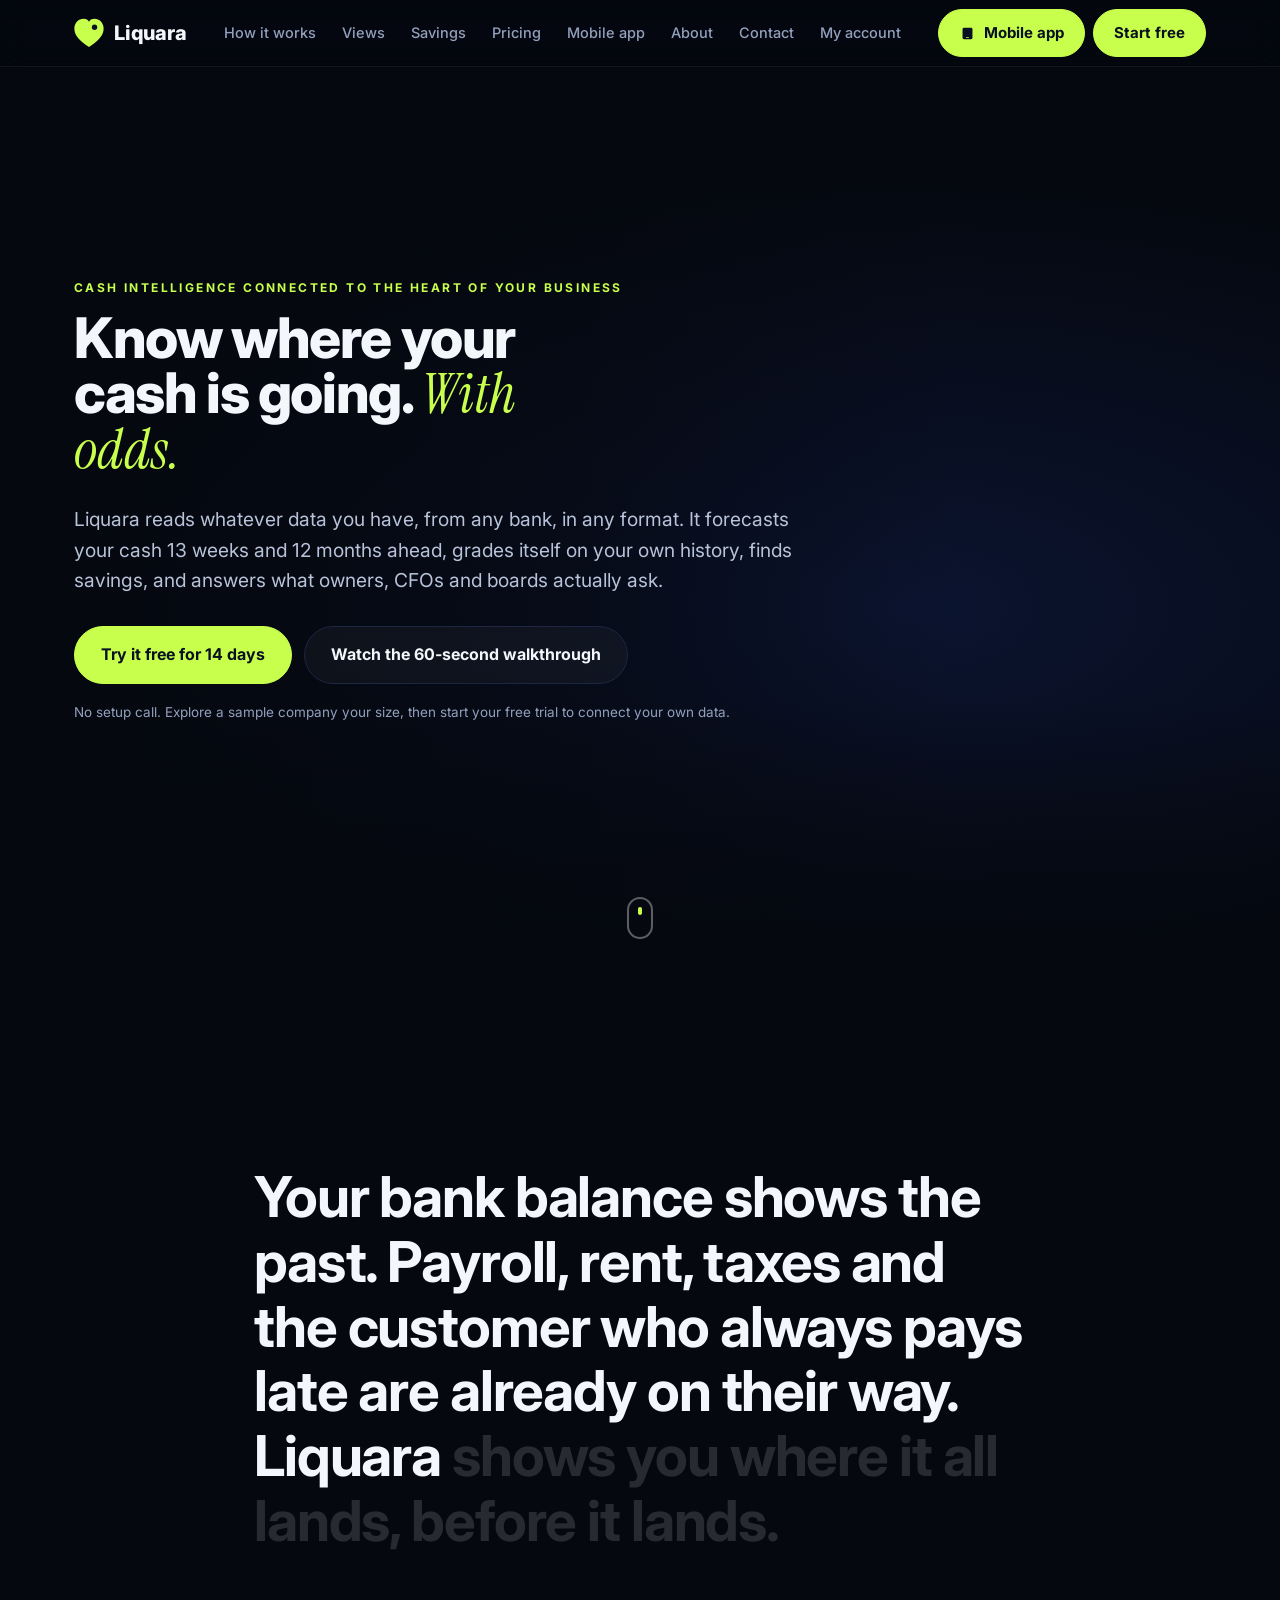
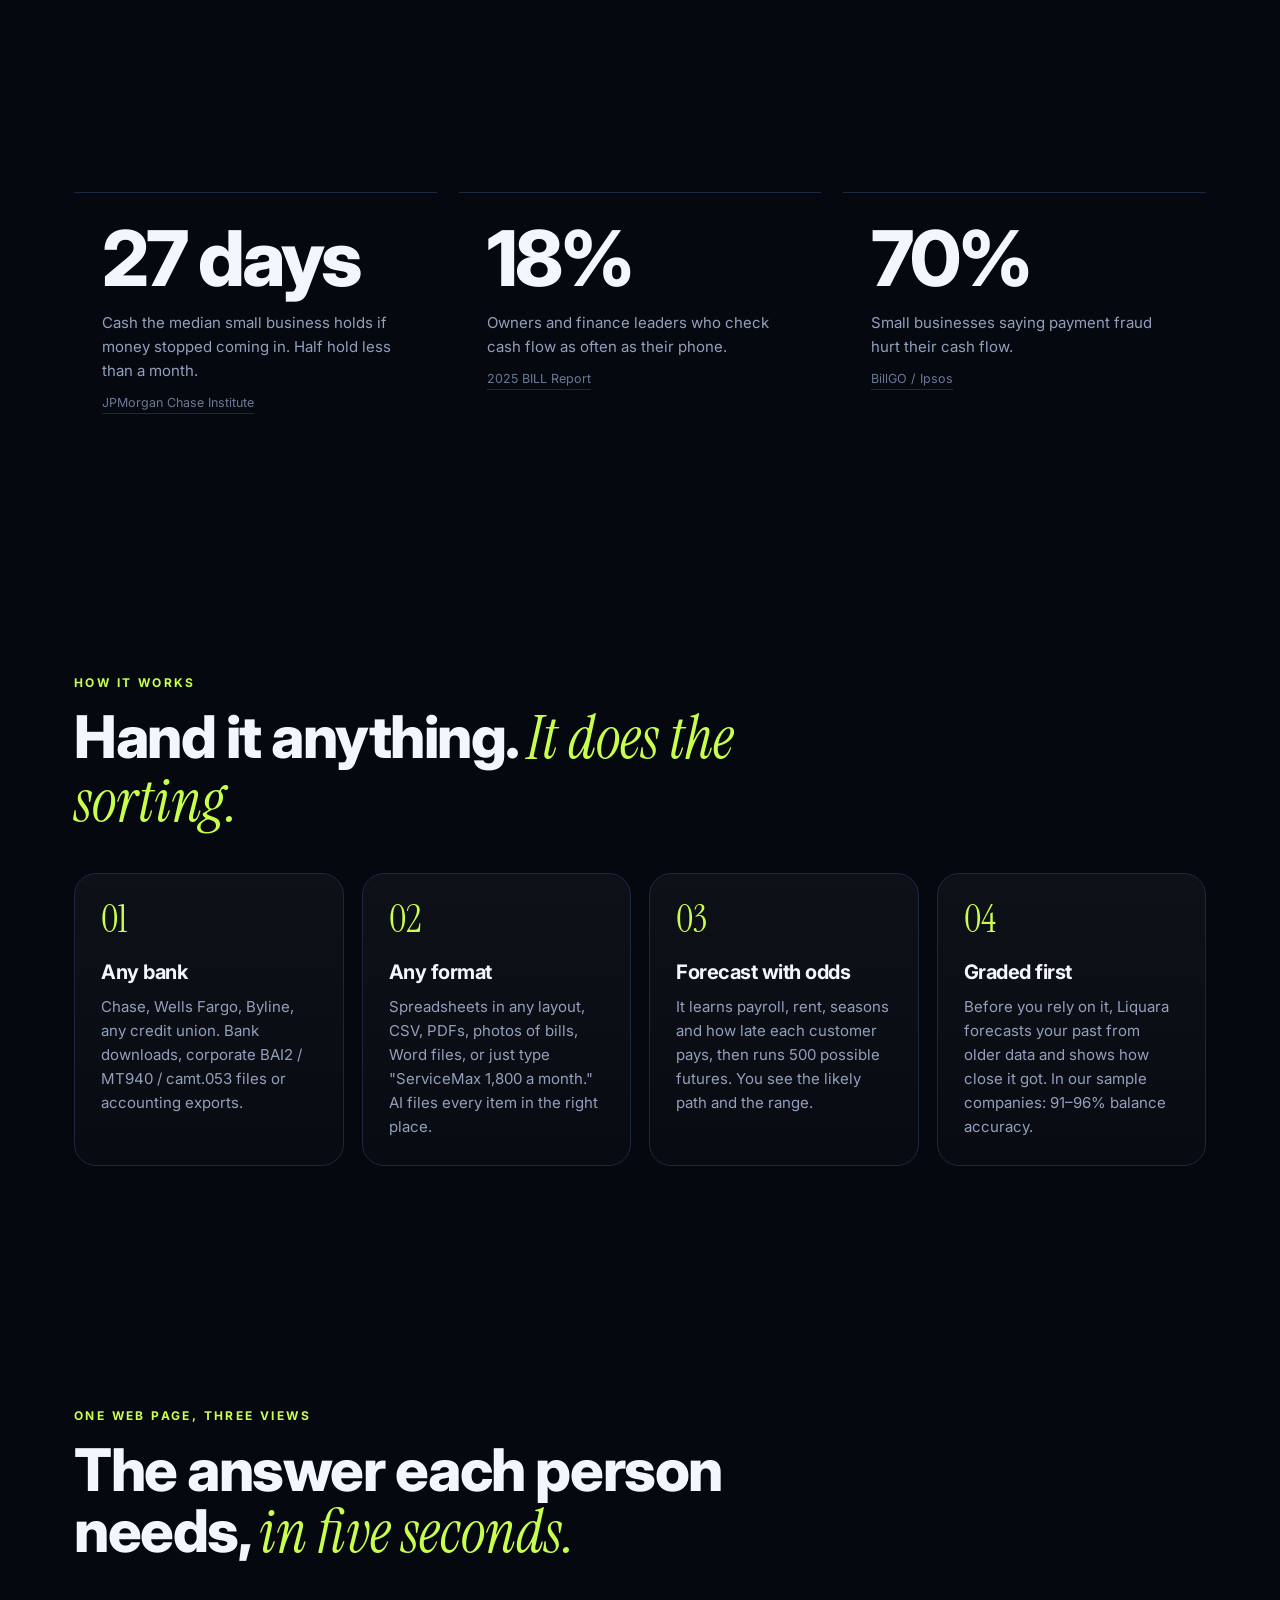
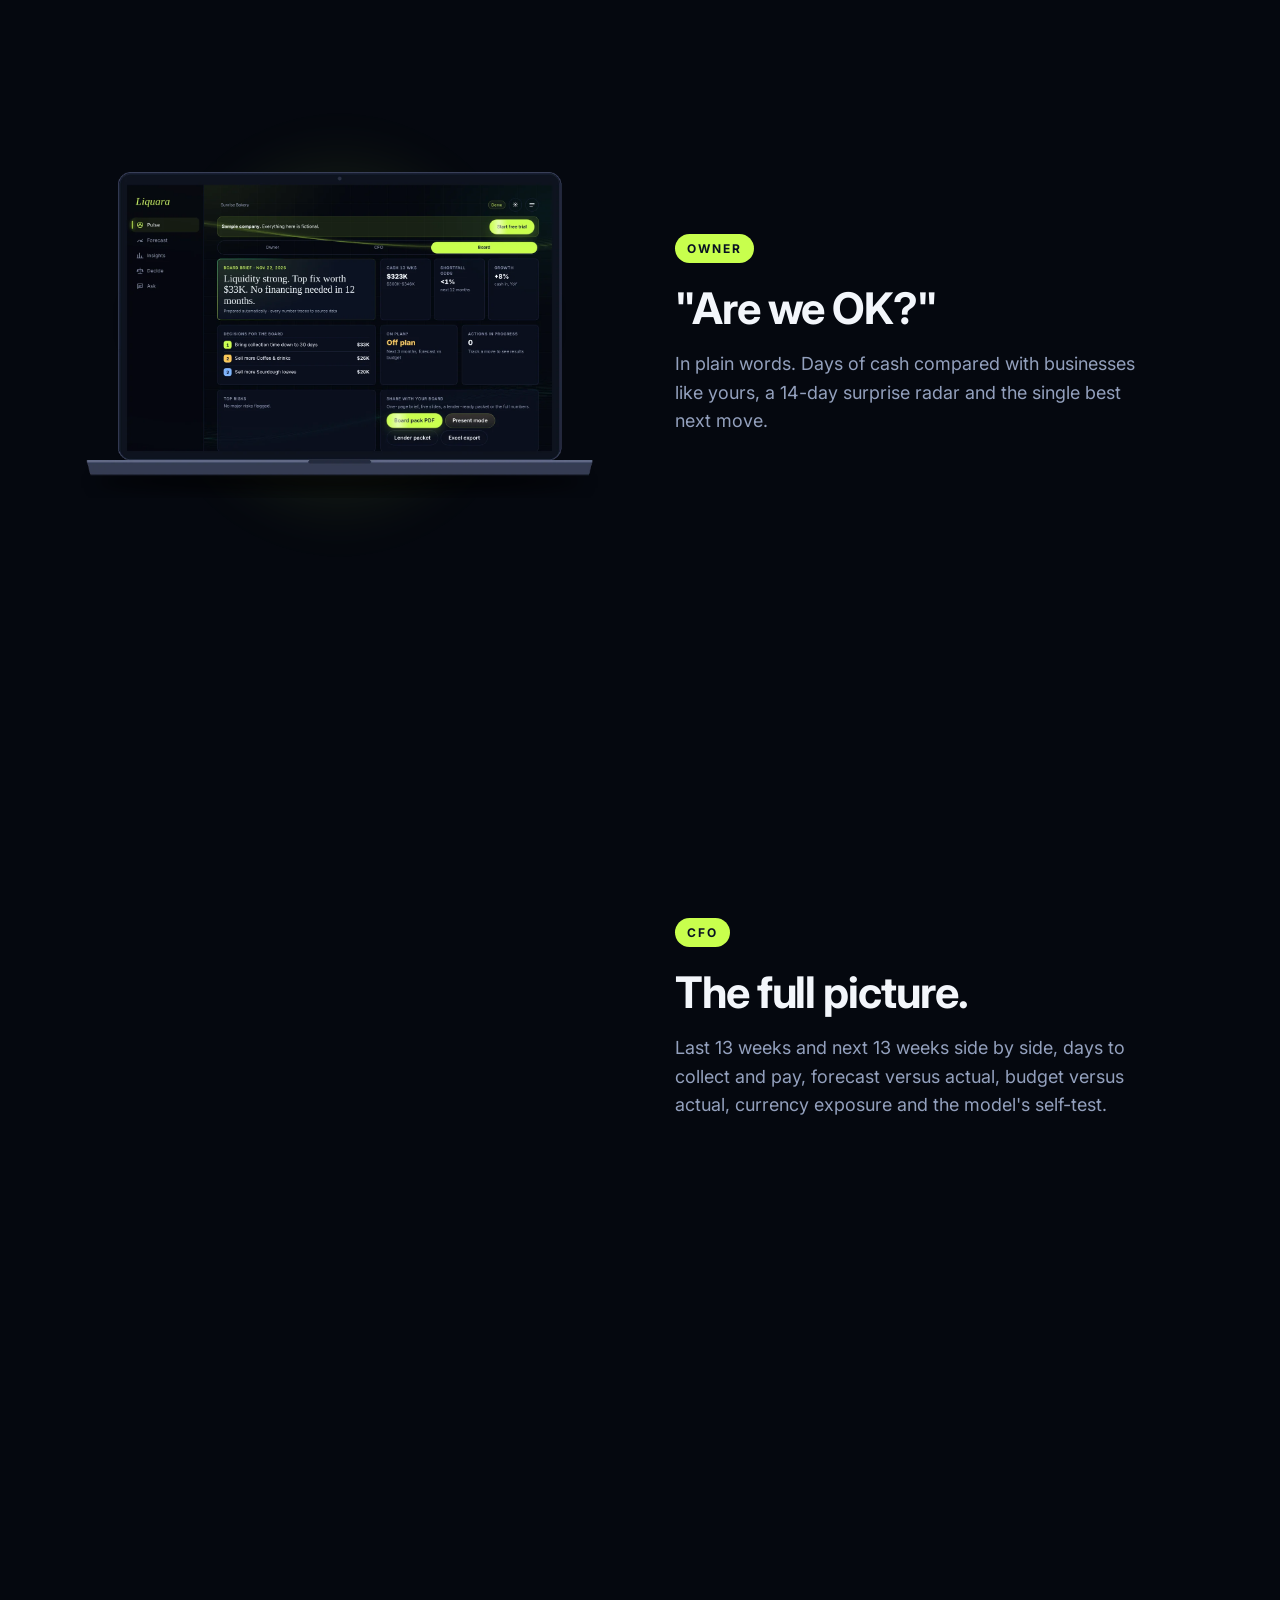
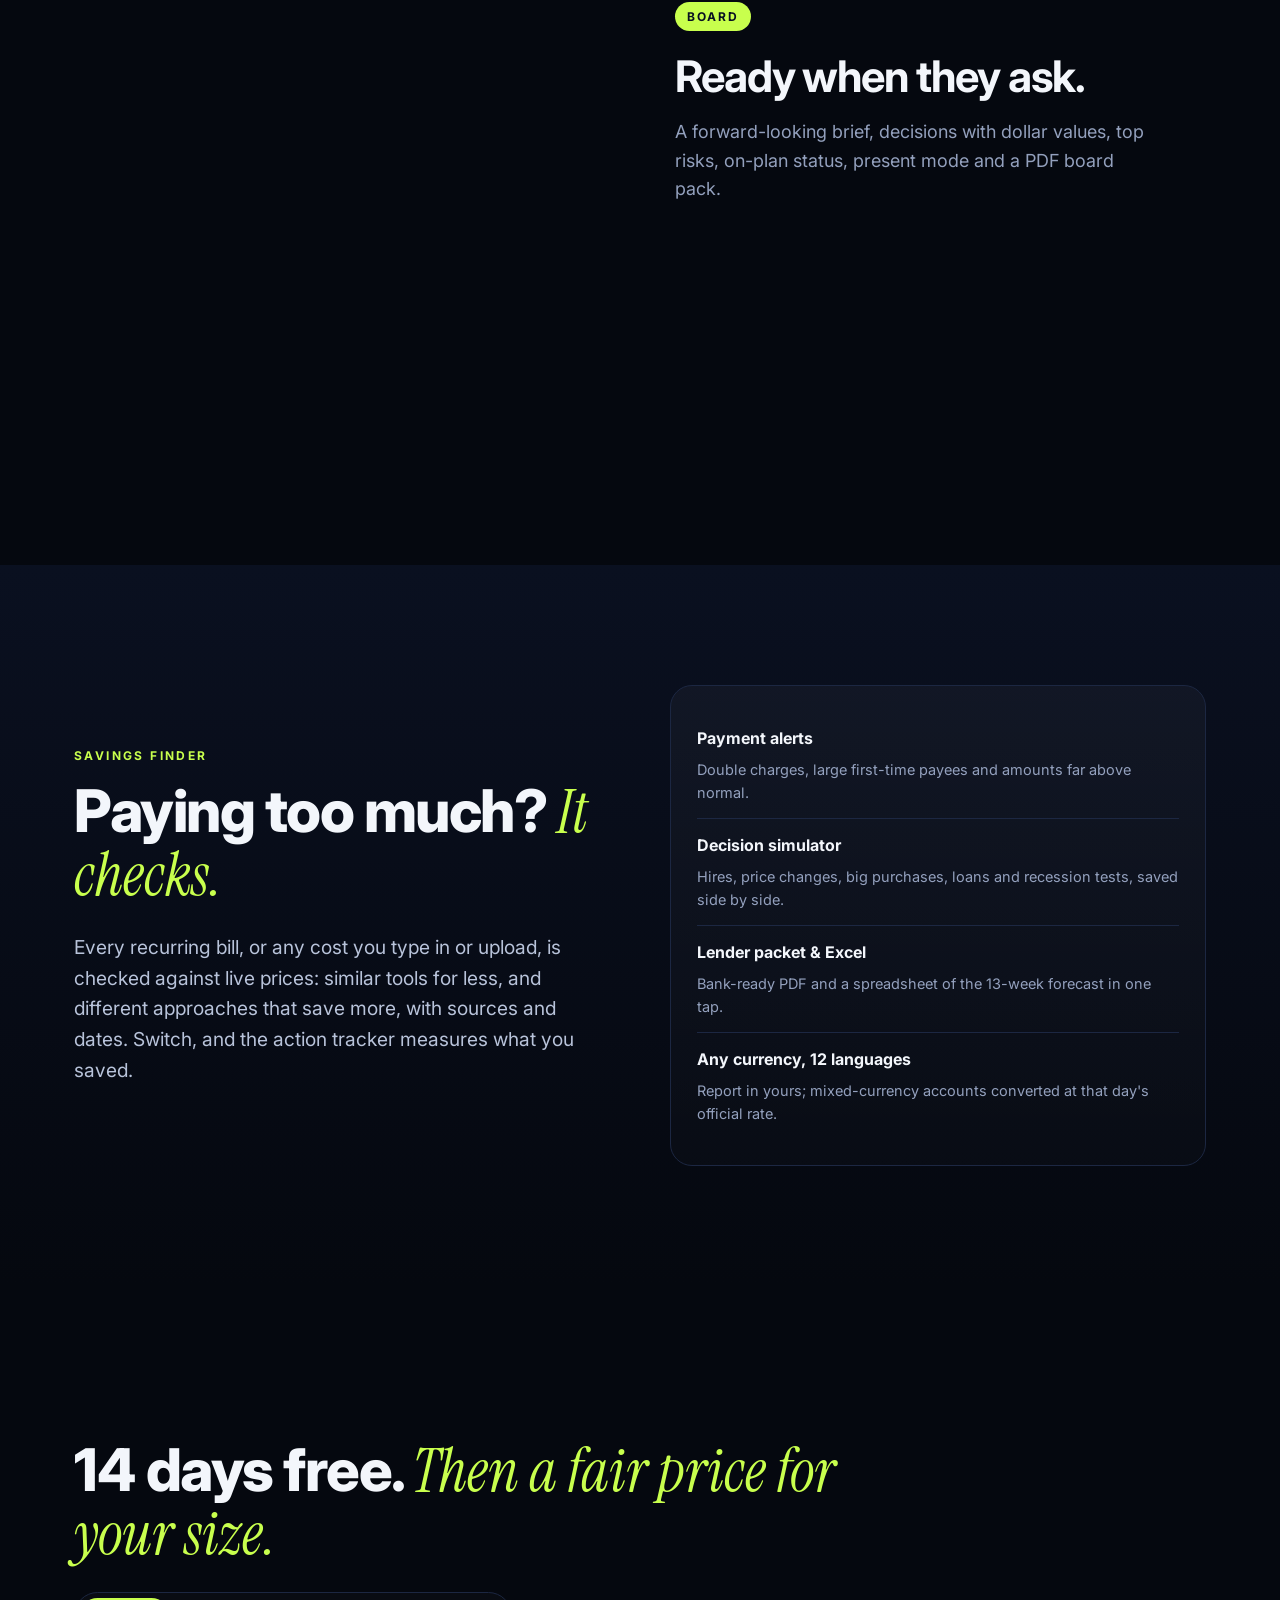
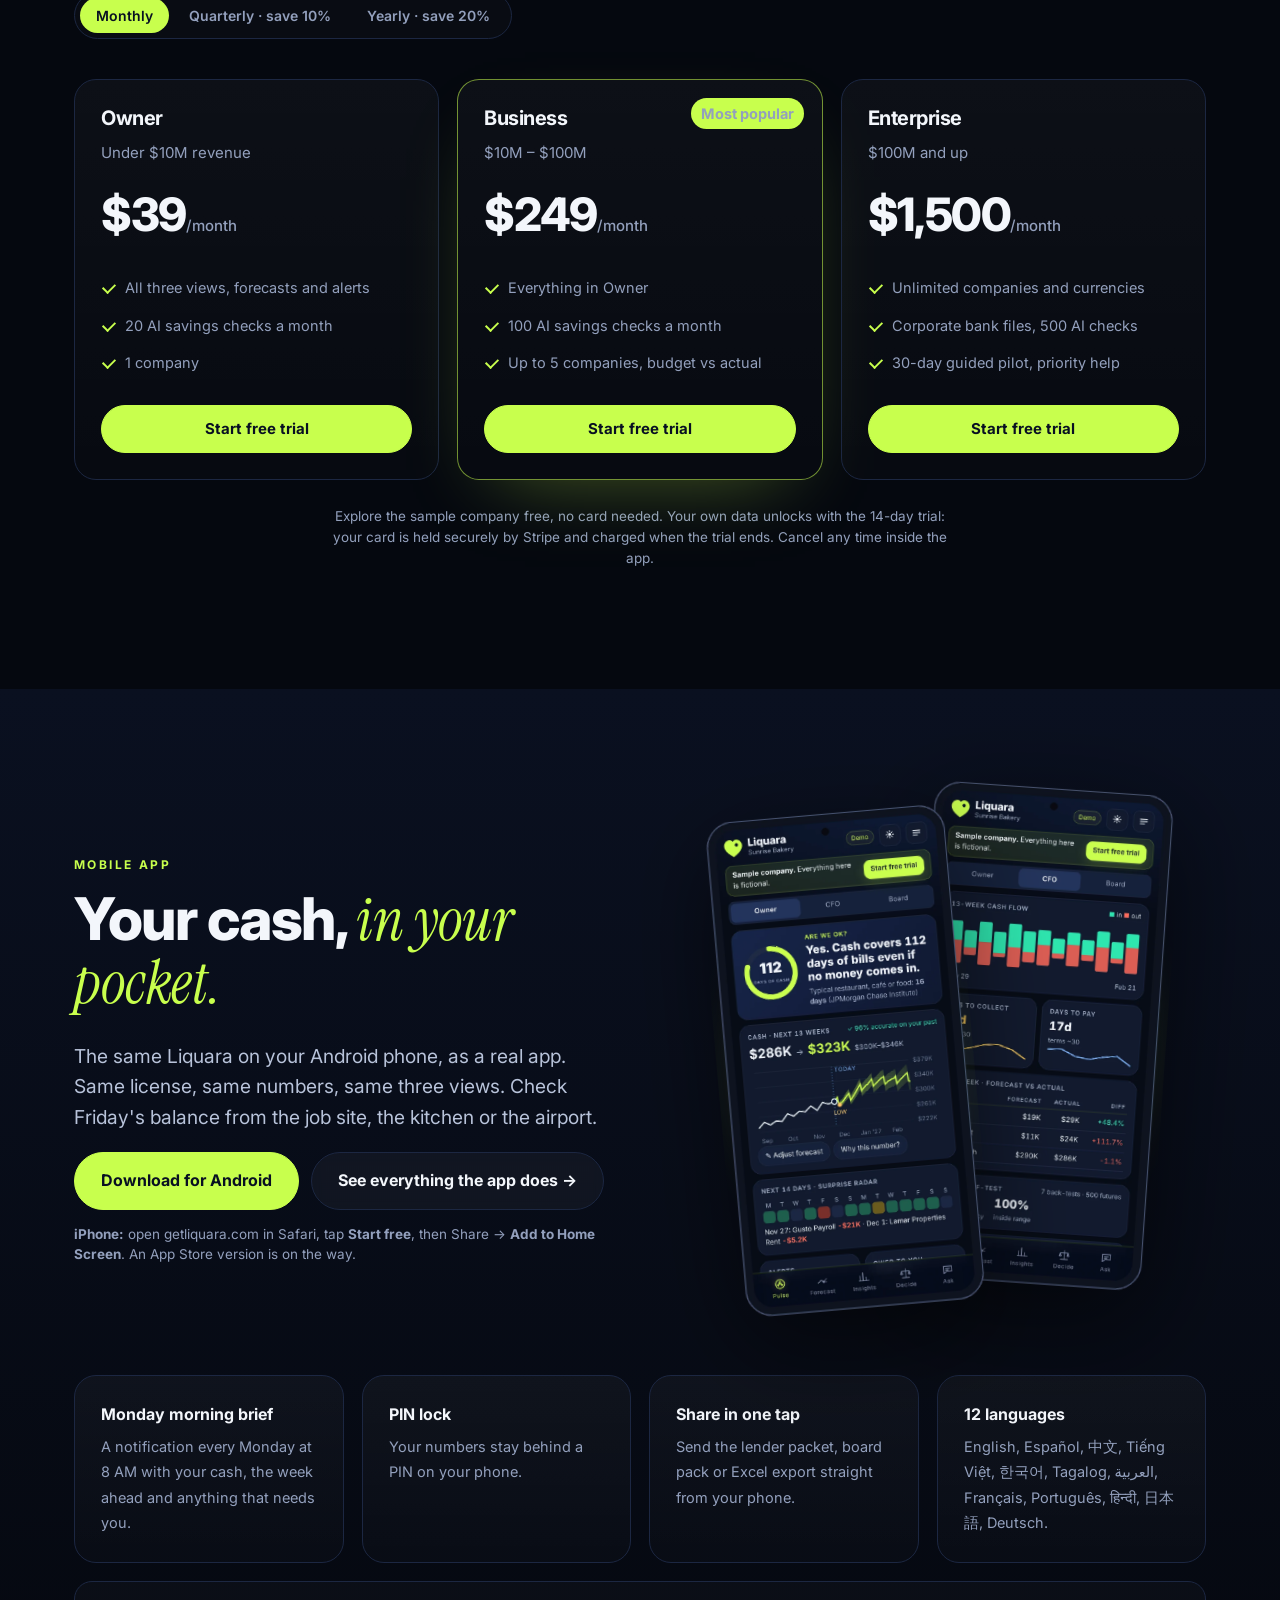
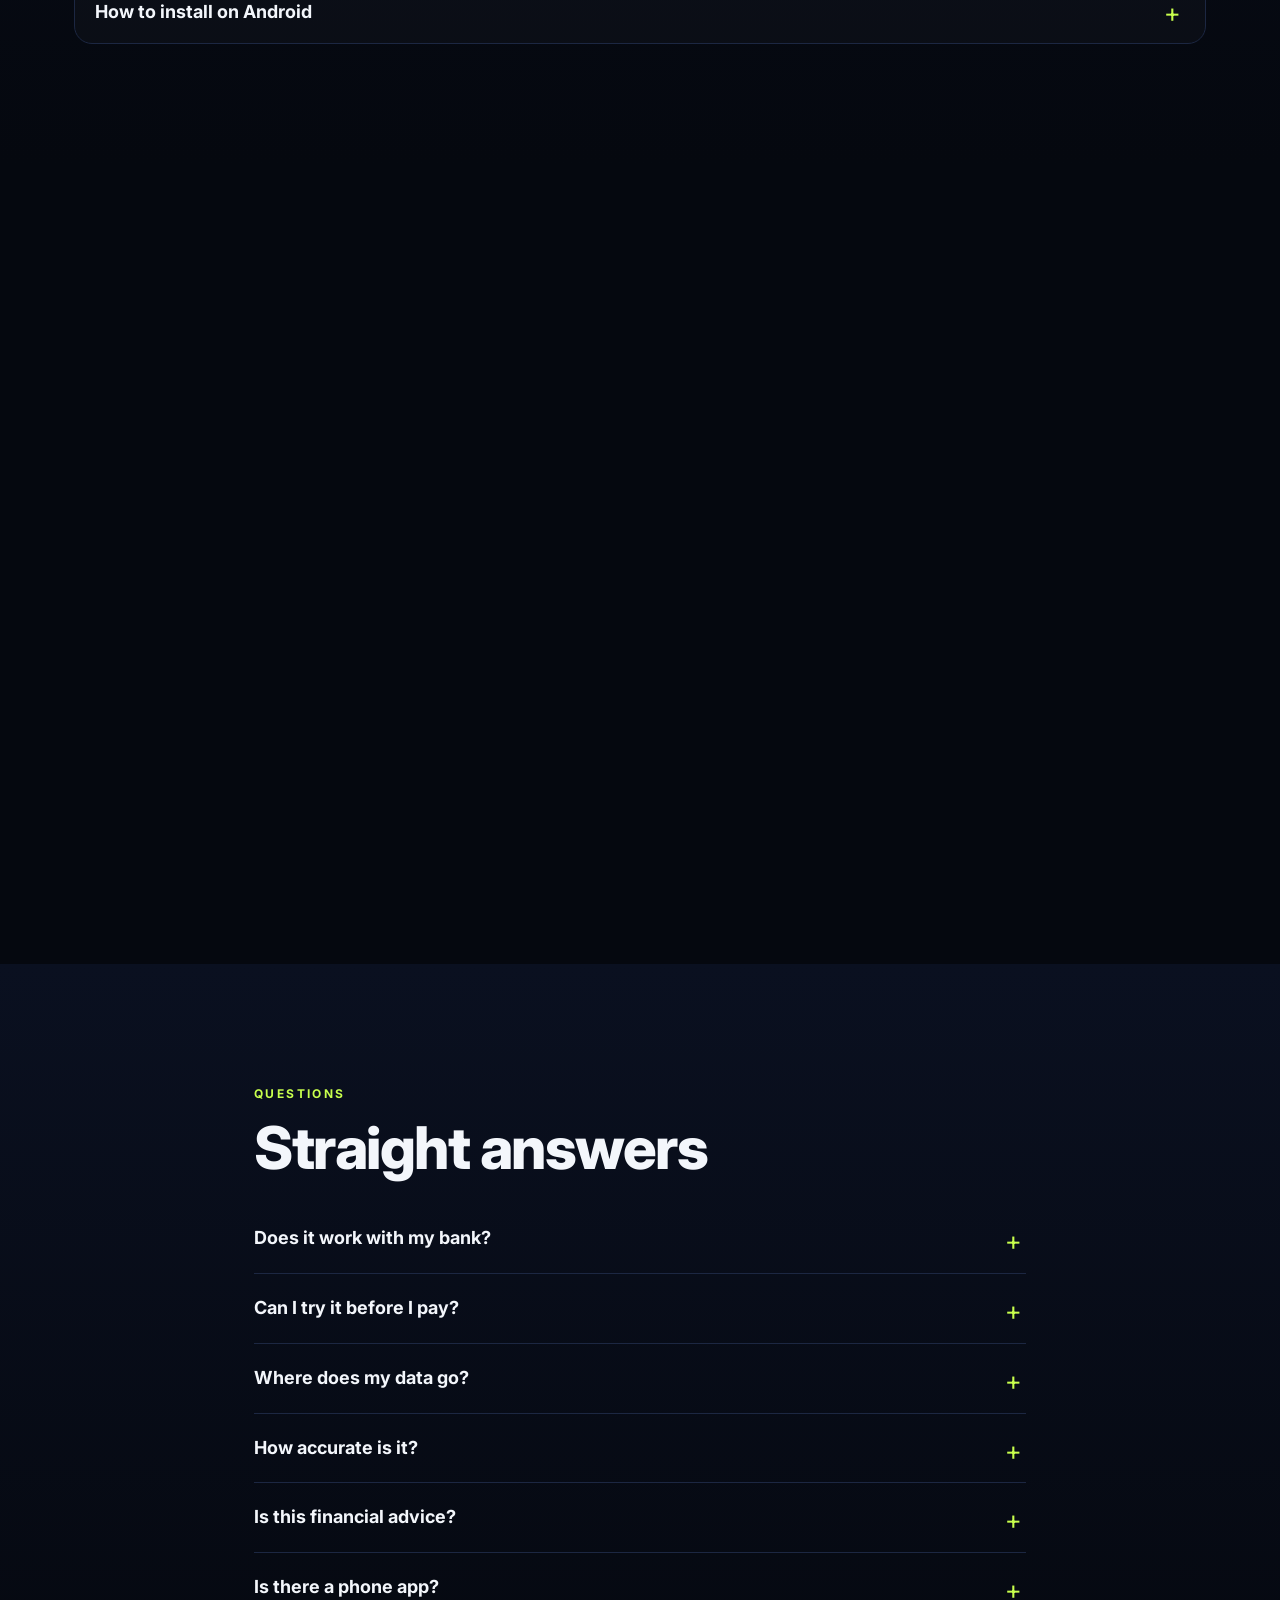
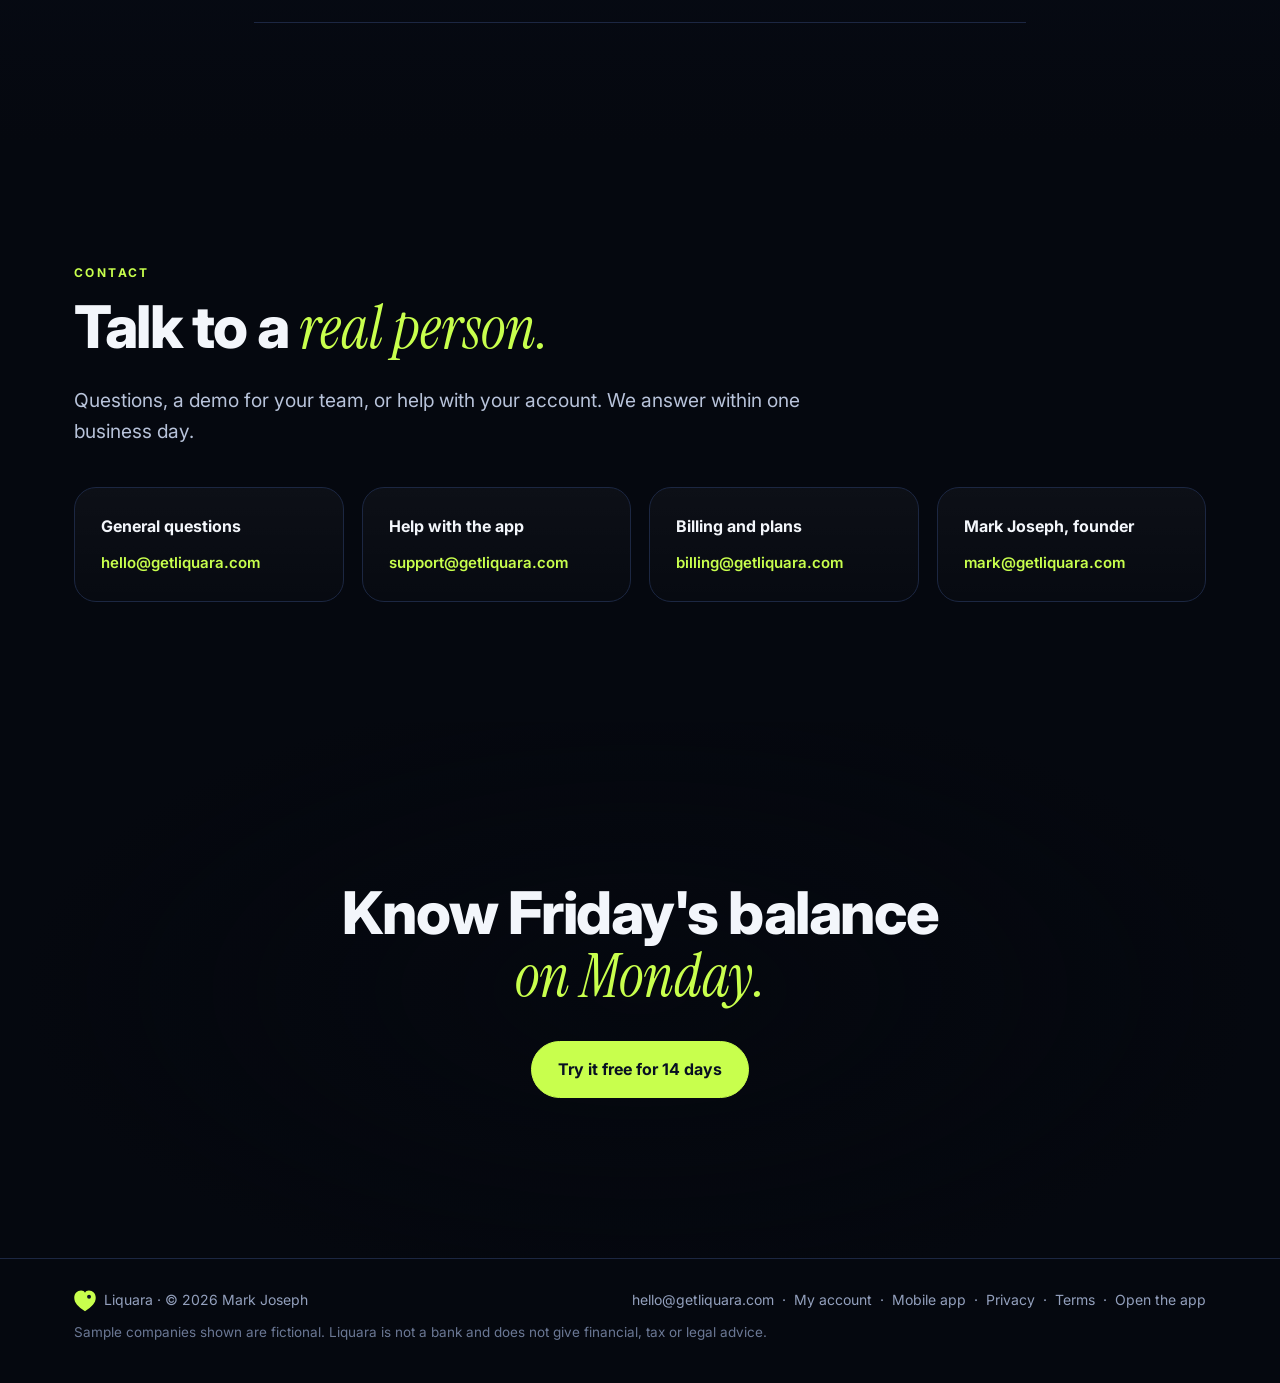
==== index.html @ 9f40994b "Add files via upload" ====
<!DOCTYPE html>
<html lang="en">
<head>
<meta charset="utf-8">
<meta name="viewport" content="width=device-width, initial-scale=1, viewport-fit=cover">
<title>Liquara · Cash intelligence connected to the heart of your business</title>
<meta name="description" content="Liquara reads any financial data, from any bank, forecasts cash with odds, tests itself on your own history, finds savings and answers the questions owners, CFOs and boards ask.">
<meta name="theme-color" content="#05080f">
<link rel="icon" href="icon-192.png">
<link rel="apple-touch-icon" href="apple-touch-icon.png">
<meta property="og:title" content="Liquara · Cash intelligence">
<meta property="og:description" content="Know where your cash is going, with odds. From corner shops to $1B groups.">
<meta property="og:image" content="site-desktop.jpg">
<script>document.documentElement.className+=" js";try{if(/\.html$/.test(location.pathname))history.replaceState(null,"",location.pathname.replace(/(index)?\.html$/,"")+location.search+location.hash);var n=performance.getEntriesByType("navigation")[0];if(sessionStorage.getItem("lq_inapp")==="1"&&n&&n.type==="reload")location.replace("app");else sessionStorage.removeItem("lq_inapp")}catch(e){}</script>
<link rel="preconnect" href="https://fonts.googleapis.com"><link rel="preconnect" href="https://fonts.gstatic.com" crossorigin>
<link rel="stylesheet" href="https://fonts.googleapis.com/css2?family=Inter:wght@400;500;600;700;800&family=Instrument+Serif:ital@0;1&display=swap">
<link rel="stylesheet" href="site.css">
<script src="analytics.js" defer></script>
</head>
<body class="home">
<header class="nav"><div class="wrap row"><a class="brand" href="#top" aria-label="Liquara home"><img src="logo.svg" alt="" width="30" height="30">Liquara</a><nav><a href="#how">How it works</a><a href="#views">Views</a><a href="#savings">Savings</a><a href="#pricing">Pricing</a><a href="mobile">Mobile app</a><a href="#founder">About</a><a href="#contact">Contact</a><a href="account">My account</a></nav><div class="hbtns"><a class="btn pri appbtn" href="mobile"><svg viewBox="0 0 24 24" width="17" height="17" fill="currentColor" aria-hidden="true"><path d="M7 4h10a2 2 0 0 1 2 2v12a2 2 0 0 1-2 2H7a2 2 0 0 1-2-2V6a2 2 0 0 1 2-2zm3 14h4v-1h-4z"/></svg><span class="l">Mobile app</span><span class="s">App</span></a><a class="btn pri" href="app">Start free</a></div></div></header>
<nav class="mnav"><a href="#how">How it works</a><a href="#views">Views</a><a href="#savings">Savings</a><a href="#pricing">Pricing</a><a href="mobile">Mobile app</a><a href="#founder">About</a><a href="#faq">FAQ</a><a href="account">My account</a><a href="#contact">Contact</a></nav>

<!-- 1. HERO -->
<section class="hero" id="top">
  <canvas id="flow" aria-hidden="true"></canvas>
  <div class="hero-in wrap">
    <div class="eyebrow rv">Cash intelligence connected to the heart of your business</div>
    <h1 class="rv">Know where your cash is going. <em>With odds.</em></h1>
    <p class="lead rv">Liquara reads whatever data you have, from any bank, in any format. It forecasts your cash 13 weeks and 12 months ahead, grades itself on your own history, finds savings, and answers what owners, CFOs and boards actually ask.</p>
    <div class="row cta rv"><a class="btn pri big" href="app">Try it free for 14 days</a><a class="btn ghost big" href="app">Watch the 60-second walkthrough</a></div>
    <p class="tiny rv">No setup call. Explore a sample company your size, then start your free trial to connect your own data.</p>
  </div>
  <a class="scroll" href="#story" aria-label="Scroll down"><span></span></a>
</section>

<!-- 2. THE PROBLEM, word by word -->
<section id="story" class="chapter">
  <div class="wrap narrow"><p class="scrub" id="scrub">Your bank balance shows the past. Payroll, rent, taxes and the customer who always pays late are already on their way. <b>Liquara shows you where it all lands, before it lands.</b></p></div>
</section>

<!-- 3. STATS -->
<section class="stats"><div class="wrap three">
  <div class="rv"><b><span data-count="27">0</span> days</b><span>Cash the median small business holds if money stopped coming in. Half hold less than a month.</span><a href="https://www.jpmorganchase.com/institute/all-topics/business-growth-and-entrepreneurship/report-cash-flows-balances-and-buffer-days" target="_blank" rel="noopener">JPMorgan Chase Institute</a></div>
  <div class="rv"><b><span data-count="18">0</span>%</b><span>Owners and finance leaders who check cash flow as often as their phone.</span><a href="https://fintechtakes.com/?p=3539" target="_blank" rel="noopener">2025 BILL Report</a></div>
  <div class="rv"><b><span data-count="70">0</span>%</b><span>Small businesses saying payment fraud hurt their cash flow.</span><a href="https://lp.billgo.com/report-make-or-break-cash-flow" target="_blank" rel="noopener">BillGO / Ipsos</a></div>
</div></section>

<!-- 4. HOW IT WORKS -->
<section id="how"><div class="wrap">
  <div class="eyebrow rv">How it works</div><h2 class="rv">Hand it anything. <em>It does the sorting.</em></h2>
  <div class="cards four">
    <div class="card rv"><i>01</i><h3>Any bank</h3><p>Chase, Wells Fargo, Byline, any credit union. Bank downloads, corporate BAI2 / MT940 / camt.053 files or accounting exports.</p></div>
    <div class="card rv"><i>02</i><h3>Any format</h3><p>Spreadsheets in any layout, CSV, PDFs, photos of bills, Word files, or just type "ServiceMax 1,800 a month." AI files every item in the right place.</p></div>
    <div class="card rv"><i>03</i><h3>Forecast with odds</h3><p>It learns payroll, rent, seasons and how late each customer pays, then runs 500 possible futures. You see the likely path and the range.</p></div>
    <div class="card rv"><i>04</i><h3>Graded first</h3><p>Before you rely on it, Liquara forecasts your past from older data and shows how close it got. In our sample companies: 91–96% balance accuracy.</p></div>
  </div>
</div></section>

<!-- 5. THREE VIEWS, sticky story -->
<section id="views" class="views"><div class="wrap">
  <div class="eyebrow rv">One web page, three views</div><h2 class="rv">The answer each person needs, <em>in five seconds.</em></h2>
  <div class="vgrid">
    <div class="stage" aria-hidden="true"><img src="lap-owner.webp" alt="" class="on" data-v="0"><img src="lap-cfo.webp" alt="" data-v="1"><img src="lap-board.webp" alt="" data-v="2"><div class="halo"></div></div>
    <div class="steps">
      <div class="step" data-v="0"><img class="mshot" src="lap-owner.webp" alt="Owner view" loading="lazy"><span class="tag">Owner</span><h3>"Are we OK?"</h3><p>In plain words. Days of cash compared with businesses like yours, a 14-day surprise radar and the single best next move.</p></div>
      <div class="step" data-v="1"><img class="mshot" src="lap-cfo.webp" alt="CFO view" loading="lazy"><span class="tag">CFO</span><h3>The full picture.</h3><p>Last 13 weeks and next 13 weeks side by side, days to collect and pay, forecast versus actual, budget versus actual, currency exposure and the model's self-test.</p></div>
      <div class="step" data-v="2"><img class="mshot" src="lap-board.webp" alt="Board view" loading="lazy"><span class="tag">Board</span><h3>Ready when they ask.</h3><p>A forward-looking brief, decisions with dollar values, top risks, on-plan status, present mode and a PDF board pack.</p></div>
    </div>
  </div>
</div></section>

<!-- 6. SAVINGS -->
<section id="savings" class="alt"><div class="wrap grid2">
  <div><div class="eyebrow rv">Savings finder</div><h2 class="rv">Paying too much? <em>It checks.</em></h2><p class="lead rv">Every recurring bill, or any cost you type in or upload, is checked against live prices: similar tools for less, and different approaches that save more, with sources and dates. Switch, and the action tracker measures what you saved.</p></div>
  <div class="card list rv"><div><b>Payment alerts</b><span>Double charges, large first-time payees and amounts far above normal.</span></div><div><b>Decision simulator</b><span>Hires, price changes, big purchases, loans and recession tests, saved side by side.</span></div><div><b>Lender packet & Excel</b><span>Bank-ready PDF and a spreadsheet of the 13-week forecast in one tap.</span></div><div><b>Any currency, 12 languages</b><span>Report in yours; mixed-currency accounts converted at that day's official rate.</span></div></div>
</div></section>

<!-- 7. PRICING -->
<section id="pricing"><div class="wrap">
  <div class="eyebrow rv">Pricing</div><h2 class="rv">14 days free. <em>Then a fair price for your size.</em></h2>
  <div class="seg rv" role="tablist"><button data-p="1" class="on">Monthly</button><button data-p="0.9">Quarterly · save 10%</button><button data-p="0.8">Yearly · save 20%</button></div>
  <div class="cards three">
    <div class="card plan rv"><h3>Owner</h3><p class="tiny">Under $10M revenue</p><div class="price" data-m="39">$39<span>/month</span></div><ul><li>All three views, forecasts and alerts</li><li>20 AI savings checks a month</li><li>1 company</li></ul><a class="btn pri full" href="app">Start free trial</a></div>
    <div class="card plan rec rv"><span class="badge">Most popular</span><h3>Business</h3><p class="tiny">$10M – $100M</p><div class="price" data-m="249">$249<span>/month</span></div><ul><li>Everything in Owner</li><li>100 AI savings checks a month</li><li>Up to 5 companies, budget vs actual</li></ul><a class="btn pri full" href="app">Start free trial</a></div>
    <div class="card plan rv"><h3>Enterprise</h3><p class="tiny">$100M and up</p><div class="price" data-m="1500">$1,500<span>/month</span></div><ul><li>Unlimited companies and currencies</li><li>Corporate bank files, 500 AI checks</li><li>30-day guided pilot, priority help</li></ul><a class="btn pri full" href="app">Start free trial</a></div>
  </div>
  <p class="tiny center">Explore the sample company free, no card needed. Your own data unlocks with the 14-day trial: your card is held securely by Stripe and charged when the trial ends. Cancel any time inside the app.</p>
</div></section>

<!-- 8. MOBILE -->
<section id="mobile" class="alt"><div class="wrap grid2">
  <div><div class="eyebrow rv">Mobile app</div><h2 class="rv">Your cash, <em>in your pocket.</em></h2><p class="lead rv">The same Liquara on your Android phone, as a real app. Same license, same numbers, same three views. Check Friday's balance from the job site, the kitchen or the airport.</p>
  <div class="row cta rv"><a class="btn pri big" href="https://github.com/quuxin2-a11y/liquara/releases/latest/download/liquara.apk">Download for Android</a><a class="btn ghost big" href="mobile">See everything the app does →</a></div>
  <p class="tiny rv" style="margin-top:14px"><b>iPhone:</b> open getliquara.com in Safari, tap <b>Start free</b>, then Share → <b>Add to Home Screen</b>. An App Store version is on the way.</p></div>
  <div class="rv phones2"><img src="ph-owner.webp" alt="Liquara app: Owner view" loading="lazy"><img src="ph-cfo.webp" alt="Liquara app: CFO view" loading="lazy"></div>
</div>
<div class="wrap"><div class="cards four small-cards">
  <div class="card rv"><b>Monday morning brief</b><span>A notification every Monday at 8 AM with your cash, the week ahead and anything that needs you.</span></div>
  <div class="card rv"><b>PIN lock</b><span>Your numbers stay behind a PIN on your phone.</span></div>
  <div class="card rv"><b>Share in one tap</b><span>Send the lender packet, board pack or Excel export straight from your phone.</span></div>
  <div class="card rv"><b>12 languages</b><span>English, Español, 中文, Tiếng Việt, 한국어, Tagalog, العربية, Français, Português, हिन्दी, 日本語, Deutsch.</span></div>
</div>
<details class="install rv"><summary>How to install on Android</summary><ol><li>Tap <b>Download for Android</b>.</li><li>Open the downloaded <b>liquara.apk</b>.</li><li>If asked, allow installs from your browser, then tap <b>Install</b>.</li><li>Open Liquara and start your 14-day free trial or sign in with your plan.</li></ol><p>Free to download. Download again any time to get the newest version.</p></details></div>
</section>

<!-- 9. FOUNDER -->
<section id="founder"><div class="wrap narrow founder">
  <div>
    <div class="eyebrow rv">Meet the founder</div>
    <h2 class="rv">Built by a finance person, <em>for the people who sign the checks.</em></h2>
    <p class="who rv"><b>Mark Joseph</b> · Founder &amp; CEO<br><span>FP&amp;A and AI Transformation Lead</span></p>
    <p class="lead rv">Mark works where finance meets AI: financial planning and analysis (FP&amp;A), and leading AI projects that turn messy data into decisions. Liquara is the tool he wanted every business to have: one honest view of where the cash is going, with odds instead of guesses, priced so a corner shop gets the same forward view as a Fortune 500 treasury team.</p>
    <blockquote class="rv">"Every owner deserves to know Friday's balance on Monday."</blockquote>
    <a class="btn ghost rv" href="mailto:mark@getliquara.com">Email Mark directly · mark@getliquara.com</a>
  </div>
</div></section>

<!-- 10. FAQ -->
<section id="faq" class="alt"><div class="wrap narrow">
  <div class="eyebrow rv">Questions</div><h2 class="rv">Straight answers</h2>
  <details class="rv"><summary>Does it work with my bank?</summary><p>Yes. Every bank lets you download transactions (CSV, Excel, QFX/OFX or PDF), and Liquara reads all of them. Larger companies can use the BAI2, MT940 or camt.053 files their bank already sends. Automatic bank connections are coming soon.</p></details>
  <details class="rv"><summary>Can I try it before I pay?</summary><p>Yes. Pick your size and explore a full sample company, no card needed. To use your own data, start the 14-day free trial. Your card is charged only when the trial ends, and you can cancel any time in the app.</p></details>
  <details class="rv"><summary>Where does my data go?</summary><p>Your data is stored and analyzed on your own device. With a paid license, Liquara syncs it between your devices (website and phone): it's scrambled with your license key on your device before it's stored, and you can turn sync off or delete the synced copy any time. Only when you choose AI features (reading PDFs and photos, savings checks, news, competitors) is the relevant information sent securely to the AI service. Liquara never sells your data.</p></details>
  <details class="rv"><summary>How accurate is it?</summary><p>It tells you. Liquara forecasts your past from older data, compares with what really happened, picks the method that worked best for your business and widens the range by its own past misses. Accuracy depends on how complete your data is.</p></details>
  <details class="rv"><summary>Is this financial advice?</summary><p>No. Liquara gives you estimates and analysis to support your decisions. For tax, legal or investment decisions, talk to a qualified professional.</p></details>
  <details class="rv"><summary>Is there a phone app?</summary><p>Yes, for Android: see the <a href="mobile">mobile app page</a>. On a computer you can install Liquara from Chrome or Edge, and on iPhone add it to your home screen from Safari. Customers manage their plan in <a href="account">My account</a>.</p></details>
</div></section>

<!-- 11. CONTACT -->
<section id="contact"><div class="wrap">
  <div class="eyebrow rv">Contact</div><h2 class="rv">Talk to a <em>real person.</em></h2><p class="lead rv">Questions, a demo for your team, or help with your account. We answer within one business day.</p>
  <div class="cards four contact">
    <a class="card rv" href="mailto:hello@getliquara.com"><b>General questions</b><span>hello@getliquara.com</span></a>
    <a class="card rv" href="mailto:support@getliquara.com"><b>Help with the app</b><span>support@getliquara.com</span></a>
    <a class="card rv" href="mailto:billing@getliquara.com"><b>Billing and plans</b><span>billing@getliquara.com</span></a>
    <a class="card rv" href="mailto:mark@getliquara.com"><b>Mark Joseph, founder</b><span>mark@getliquara.com</span></a>
  </div>
</div></section>

<!-- 12. FINAL CTA -->
<section class="final"><canvas id="flow2" aria-hidden="true"></canvas><div class="wrap center">
  <h2 class="rv">Know Friday's balance <em>on Monday.</em></h2>
  <div class="row cta rv" style="justify-content:center"><a class="btn pri big" href="app">Try it free for 14 days</a></div>
</div></section>

<footer><div class="wrap row"><span><img src="logo.svg" alt="" width="22" height="22"> Liquara · © 2026 Mark Joseph</span><span><a href="mailto:hello@getliquara.com">hello@getliquara.com</a> · <a href="account">My account</a> · <a href="mobile">Mobile app</a> · <a href="privacy">Privacy</a> · <a href="privacy#terms">Terms</a> · <a href="app">Open the app</a></span></div><p class="tiny wrap">Sample companies shown are fictional. Liquara is not a bank and does not give financial, tax or legal advice.</p></footer>
<script src="site.js"></script>
</body>
</html>
---- site.css ----
:root{--bg:#05080f;--bg2:#0a1020;--panel:#0f172a;--line:#1c2742;--ink:#f3f6fb;--mute:#93a0bd;--dim:#6b7895;--lime:#c8ff4d;--lime2:#a6e22e;--green:#2ee6b0;--serif:"Instrument Serif",Georgia,"Times New Roman",serif;--sans:Inter,system-ui,-apple-system,"Segoe UI",Roboto,sans-serif}
*{box-sizing:border-box}
html{scroll-behavior:smooth;-webkit-text-size-adjust:100%}
body{margin:0;background:var(--bg);color:var(--ink);font:16px/1.6 var(--sans);-webkit-font-smoothing:antialiased;overflow-x:hidden}
a{color:var(--lime)}
img{max-width:100%;display:block}
.wrap{width:100%;max-width:1180px;margin:0 auto;padding:0 24px}
.wrap.narrow{max-width:820px}
.row{display:flex;align-items:center;gap:14px;flex-wrap:wrap}
.center{text-align:center}
.tiny{font-size:13.5px;color:var(--mute);line-height:1.55}
.lime{color:var(--lime)}
em{font-family:var(--serif);font-style:italic;font-weight:400;color:var(--lime);letter-spacing:0}

/* nav */
.nav{position:sticky;top:0;z-index:20;background:rgba(5,8,15,.72);backdrop-filter:blur(14px) saturate(1.4);-webkit-backdrop-filter:blur(14px) saturate(1.4);border-bottom:1px solid rgba(255,255,255,.06)}
.nav .row{justify-content:space-between;height:66px;flex-wrap:nowrap}
.brand{display:flex;align-items:center;gap:10px;color:var(--ink);font-weight:800;font-size:20px;text-decoration:none;letter-spacing:-.01em}
.nav nav{display:flex;gap:26px}
.nav nav a{color:var(--mute);text-decoration:none;font-size:14.5px;font-weight:500;transition:color .2s}
.nav nav a:hover{color:var(--ink)}
.mnav{display:none}

/* buttons */
.btn{display:inline-flex;align-items:center;justify-content:center;gap:8px;padding:11px 20px;border-radius:999px;font-weight:700;font-size:15px;text-decoration:none;color:var(--ink);border:1px solid var(--line);background:rgba(255,255,255,.03);transition:transform .2s,box-shadow .3s,background .2s,border-color .2s;cursor:pointer}
.btn:hover{transform:translateY(-1px);border-color:#2c3b60}
.btn.pri{background:var(--lime);color:#081022;border-color:var(--lime);box-shadow:0 0 0 rgba(200,255,77,0)}
.btn.pri:hover{box-shadow:0 10px 40px -8px rgba(200,255,77,.55)}
.btn.ghost{background:rgba(255,255,255,.04);backdrop-filter:blur(6px)}
.btn.big{padding:15px 26px;font-size:16px}
.btn.full{width:100%}

/* type */
section{padding:120px 0;position:relative;scroll-margin-top:70px}
section.alt{background:linear-gradient(180deg,var(--bg2),var(--bg))}
.eyebrow{font-size:12px;letter-spacing:.2em;text-transform:uppercase;color:var(--lime);font-weight:700;margin-bottom:14px}
h1,h2,h3{letter-spacing:-.025em;margin:0}
h1{font-size:clamp(44px,7.4vw,104px);line-height:.98;font-weight:800;max-width:14ch}
h2{font-size:clamp(34px,4.6vw,64px);line-height:1.04;font-weight:800;max-width:20ch;margin-bottom:26px}
h3{font-size:20px;line-height:1.25;font-weight:700}
.lead{font-size:clamp(17px,1.5vw,20px);color:#b8c3da;max-width:62ch}

/* hero */
.hero{min-height:100svh;padding:0;display:flex;align-items:center;overflow:hidden;background:radial-gradient(120% 80% at 70% 60%,#0b1430 0%,var(--bg) 60%)}
#flow,#flow2{position:absolute;inset:0;width:100%;height:100%;display:block}
.hero::after{content:"";position:absolute;inset:0;background:linear-gradient(90deg,rgba(5,8,15,.92) 0%,rgba(5,8,15,.55) 45%,rgba(5,8,15,0) 75%),linear-gradient(0deg,var(--bg) 0%,rgba(5,8,15,0) 30%);pointer-events:none}
.hero-in{position:relative;z-index:2;padding-top:90px;padding-bottom:110px}
.hero h1{margin-bottom:26px}
.hero .lead{margin:0 0 30px}
.hero .tiny{margin-top:18px}
.cta{gap:12px}
.scroll{position:absolute;left:50%;bottom:28px;z-index:3;width:26px;height:42px;border:2px solid rgba(255,255,255,.35);border-radius:14px;transform:translateX(-50%)}
.scroll span{position:absolute;left:50%;top:8px;width:4px;height:8px;margin-left:-2px;border-radius:2px;background:var(--lime);animation:sc 1.8s infinite}
@keyframes sc{0%{opacity:0;transform:translateY(0)}30%{opacity:1}100%{opacity:0;transform:translateY(14px)}}

/* story scrub */
.chapter{padding:22vh 0}
.scrub{font-size:clamp(30px,4.4vw,58px);line-height:1.15;font-weight:700;letter-spacing:-.02em;margin:0}
.scrub .w{opacity:.14;transition:opacity .25s}
.scrub .w.on{opacity:1}
.scrub b .w.on{color:var(--lime)}

/* stats */
.stats{padding:40px 0 110px}
.three{display:grid;grid-template-columns:repeat(3,minmax(0,1fr));gap:22px}
.stats .three>div{padding:28px;border-top:1px solid var(--line)}
.stats b{display:block;font-size:clamp(52px,6vw,84px);line-height:1;letter-spacing:-.04em;font-weight:800;color:var(--ink);margin-bottom:14px}
.stats span{display:block;color:var(--mute);font-size:15px}
.stats a{display:inline-block;margin-top:10px;font-size:12.5px;color:var(--dim);text-decoration:none;border-bottom:1px solid var(--line)}

/* cards */
.cards{display:grid;gap:18px;margin-top:40px}
.cards.four{grid-template-columns:repeat(4,minmax(0,1fr))}
.cards.three{grid-template-columns:repeat(3,minmax(0,1fr))}
.card{background:linear-gradient(180deg,rgba(255,255,255,.035),rgba(255,255,255,.01));border:1px solid var(--line);border-radius:22px;padding:26px;position:relative;overflow:hidden}
.card i{display:block;font-style:normal;font-family:var(--serif);font-size:38px;color:var(--lime);line-height:1;margin-bottom:22px}
.card h3{margin-bottom:10px}
.card p{margin:0;color:var(--mute);font-size:15px}
.card b{display:block;margin-bottom:6px}
.card span{color:var(--mute);font-size:14.5px}
.card.list>div{padding:14px 0;border-bottom:1px solid var(--line)}
.card.list>div:last-child{border-bottom:0}
.card.list span{display:block}
.grid2{display:grid;grid-template-columns:minmax(0,1fr) minmax(0,1fr);gap:60px;align-items:center}
.round{width:100%;border-radius:24px}

/* views sticky story */
.views{background:var(--bg)}
.vgrid{display:grid;grid-template-columns:minmax(0,1fr) minmax(0,1fr);gap:70px;margin-top:30px}
.stage{position:sticky;top:12vh;height:76vh;display:flex;align-items:center;justify-content:center}
.stage img{position:absolute;height:100%;width:auto;max-width:none;opacity:0;transform:translateY(24px) scale(.97);transition:opacity .7s,transform .9s cubic-bezier(.2,.7,.2,1)}
.stage img.on{opacity:1;transform:none}
.stage .halo{position:absolute;width:70%;height:60%;border-radius:50%;background:radial-gradient(closest-side,rgba(200,255,77,.22),rgba(200,255,77,0));filter:blur(20px);z-index:-1}
.steps .step{min-height:76vh;display:flex;flex-direction:column;justify-content:center;opacity:.25;transition:opacity .5s}
.steps .step.on{opacity:1}
.step .tag{align-self:flex-start;font-size:12px;letter-spacing:.16em;text-transform:uppercase;font-weight:700;color:#081022;background:var(--lime);padding:5px 12px;border-radius:999px;margin-bottom:18px}
.step h3{font-size:clamp(30px,3.4vw,46px);letter-spacing:-.025em;margin-bottom:14px}
.step p{color:var(--mute);font-size:18px;max-width:44ch;margin:0}
.mshot{display:none}

/* pricing */
.seg{display:inline-flex;gap:4px;padding:5px;border:1px solid var(--line);border-radius:999px;background:rgba(255,255,255,.02)}
.seg button{border:0;background:none;color:var(--mute);font:600 14px var(--sans);padding:9px 16px;border-radius:999px;cursor:pointer}
.seg button.on{background:var(--lime);color:#081022}
.plan ul{list-style:none;padding:0;margin:18px 0 24px;color:var(--mute);font-size:14.5px}
.plan li{padding:7px 0 7px 24px;position:relative}
.plan li::before{content:"";position:absolute;left:2px;top:14px;width:10px;height:6px;border-left:2px solid var(--lime);border-bottom:2px solid var(--lime);transform:rotate(-45deg)}
.price{font-size:46px;font-weight:800;letter-spacing:-.03em;margin-top:14px}
.price span{font-size:15px;color:var(--mute);font-weight:500;letter-spacing:0}
.plan.rec{border-color:rgba(200,255,77,.55);box-shadow:0 30px 80px -40px rgba(200,255,77,.4)}
.badge{position:absolute;top:18px;right:18px;font-size:11.5px;font-weight:700;color:#081022;background:var(--lime);padding:4px 10px;border-radius:999px}
#pricing .tiny.center{margin:26px auto 0;max-width:70ch}

/* mobile */
.small-cards{margin-top:50px}
.install{margin-top:18px;border:1px solid var(--line);border-radius:18px;padding:16px 20px;background:rgba(255,255,255,.02)}
.install summary{cursor:pointer;font-weight:700}
.install ol{margin:12px 0 0;padding-left:20px;color:var(--mute);line-height:1.8}
.install p{color:var(--dim);font-size:13.5px;margin:10px 0 0}

/* founder */
.founder{display:grid;grid-template-columns:minmax(0,.8fr) minmax(0,1.2fr);gap:70px;align-items:center}
.portrait{position:relative;aspect-ratio:4/5;border-radius:28px;overflow:hidden;background:radial-gradient(90% 70% at 50% 30%,#1a2b55,#0a1020);border:1px solid var(--line);display:grid;place-items:center}
.portrait span{font-family:var(--serif);font-size:clamp(90px,12vw,160px);color:var(--lime);font-style:italic}
.portrait img{position:absolute;inset:0;width:100%;height:100%;object-fit:cover}
.portrait::after{content:"";position:absolute;inset:0;box-shadow:inset 0 0 0 1px rgba(255,255,255,.06),inset 0 -120px 120px -60px rgba(5,8,15,.6);border-radius:28px;pointer-events:none}
.who{font-size:18px;margin:0 0 18px}
.who span{color:var(--mute);font-size:15px}
blockquote{margin:28px 0;padding:0 0 0 22px;border-left:2px solid var(--lime);font-family:var(--serif);font-style:italic;font-size:clamp(24px,2.6vw,34px);line-height:1.2;color:var(--ink)}

/* faq */
details{border-bottom:1px solid var(--line);padding:20px 0}
details summary{cursor:pointer;font-weight:700;font-size:18px;list-style:none;position:relative;padding-right:30px}
details summary::-webkit-details-marker{display:none}
details summary::after{content:"+";position:absolute;right:4px;top:-4px;font-size:26px;font-weight:400;color:var(--lime);transition:transform .3s}
details[open] summary::after{transform:rotate(45deg)}
details p{color:var(--mute);margin:12px 0 0}
.install summary::after{top:-6px}

/* contact */
.contact .card{display:flex;flex-direction:column;gap:6px;text-decoration:none;color:inherit;transition:border-color .25s,transform .25s}
.contact .card:hover{border-color:var(--lime);transform:translateY(-3px)}
.contact .card span{color:var(--lime);font-weight:600;font-size:15px;overflow-wrap:anywhere}

/* final */
.final{padding:160px 0;overflow:hidden;text-align:center}
.final::after{content:"";position:absolute;inset:0;background:radial-gradient(60% 70% at 50% 50%,rgba(5,8,15,.35),var(--bg) 80%);pointer-events:none}
.final .wrap{position:relative;z-index:2}
.final h2{margin:0 auto 34px;max-width:16ch}

/* footer */
footer{border-top:1px solid var(--line);padding:30px 0 40px}
footer .row{justify-content:space-between;color:var(--mute);font-size:14px}
footer .row span{display:flex;align-items:center;gap:8px;flex-wrap:wrap}
footer a{color:var(--mute);text-decoration:none}
footer a:hover{color:var(--ink)}
footer .tiny{margin-top:10px;color:var(--dim)}

/* reveal */
.js .rv{opacity:0;transform:translateY(28px);transition:opacity .9s cubic-bezier(.2,.7,.2,1),transform .9s cubic-bezier(.2,.7,.2,1)}
.js .rv.in{opacity:1;transform:none}

/* privacy page (shared) */
section h1{font-size:clamp(36px,5vw,56px)}
body:not(.home) section{padding:70px 0}

/* phones */
@media (max-width:900px){
  .nav nav{display:none}
  .mnav{display:flex;gap:8px;overflow-x:auto;scrollbar-width:none;padding:10px 16px;position:sticky;top:66px;z-index:19;background:rgba(5,8,15,.9);backdrop-filter:blur(12px);-webkit-backdrop-filter:blur(12px);border-bottom:1px solid rgba(255,255,255,.06)}
  .mnav::-webkit-scrollbar{display:none}
  .mnav a{flex:none;padding:7px 13px;border-radius:999px;border:1px solid var(--line);color:#c9d2e6;font-size:14px;font-weight:600;text-decoration:none;white-space:nowrap}
  .mnav a[href="mobile"],.mnav a[href="account"]{border-color:rgba(200,255,77,.55);color:var(--lime)}
  section{padding:84px 0;scroll-margin-top:124px}
  .wrap{padding:0 20px}
  .hero{min-height:calc(100svh - 110px)}
  .hero::after{background:linear-gradient(0deg,var(--bg) 0%,rgba(5,8,15,.75) 45%,rgba(5,8,15,.35) 100%)}
  .hero-in{padding-top:60px;padding-bottom:90px}
  .grid2,.three,.cards.four,.cards.three,.vgrid,.founder{grid-template-columns:minmax(0,1fr);gap:22px}
  .grid2{gap:34px}
  .chapter{padding:14vh 0}
  .stats .three>div{padding:22px 0}
  .stage{display:none}
  .steps .step{min-height:0;opacity:1;padding:26px 0 40px;border-top:1px solid var(--line)}
  .mshot{display:block;width:78%;max-width:340px;margin:0 auto 20px}
  .founder{gap:34px}
  .portrait{max-width:360px;width:100%}
  footer .row{flex-direction:column;align-items:flex-start;gap:10px}
}
@media (prefers-reduced-motion:reduce){
  html{scroll-behavior:auto}
  .js .rv{opacity:1;transform:none;transition:none}
  .scrub .w{opacity:1}
  .scroll span{animation:none}
}
.stats b span{display:inline;font-size:inherit;color:inherit;margin:0}
@media (max-width:900px){
  .hero::after{background:linear-gradient(0deg,var(--bg) 0%,rgba(5,8,15,.55) 40%,rgba(5,8,15,.15) 100%)}
  .portrait{max-width:280px}
}

.founder{display:block}
/* header buttons, laptop views, phones */
.hbtns{display:flex;gap:8px;align-items:center}
.appbtn svg{flex:none}
.stage img{height:auto;width:100%;max-width:820px}
.mshot{border-radius:0}
.phones2{position:relative;display:flex;justify-content:center;align-items:flex-end;min-height:420px}
.phones2 img{width:48%;max-width:300px;filter:drop-shadow(0 30px 50px rgba(0,0,0,.55))}
.phones2 img:first-child{transform:rotate(-5deg) translateX(14%);z-index:1}
.phones2 img:last-child{transform:rotate(4deg) translate(-12%,-26px)}
@media (max-width:900px){.mshot{width:100%;max-width:640px}}
@media (max-width:560px){.nav .row{gap:8px}.hbtns .btn{padding:9px 13px;font-size:14px}.appbtn .l{display:none}.brand{font-size:18px}}
.appbtn .s{display:none}@media (max-width:560px){.appbtn .s{display:inline}}
/* mobile app page */
.mhero{min-height:auto;padding:120px 0 80px}
.mhero .mgrid{position:relative;z-index:2}
.phones2.big{min-height:560px}.phones2.big img{max-width:340px}
.mstats{display:grid;grid-template-columns:repeat(4,minmax(0,1fr));gap:20px;text-align:center;padding:40px 0}
.mstats b{display:block;font-family:var(--serif);font-size:64px;font-weight:400;color:var(--lime);line-height:1}
.mstats span{color:var(--mute);font-size:14px}
.shots{display:grid;grid-template-columns:repeat(3,minmax(0,1fr));gap:30px;margin-top:40px}
.shots figure{margin:0;text-align:center}.shots img{width:100%;max-width:300px;margin:0 auto;filter:drop-shadow(0 24px 40px rgba(0,0,0,.5))}
.shots figcaption{color:var(--mute);font-size:14.5px;margin-top:10px}.shots figcaption b{display:block;color:var(--ink);font-size:17px;margin-bottom:2px}
.msteps{list-style:none;counter-reset:s;padding:0;margin:26px 0}
.msteps li{counter-increment:s;position:relative;padding:0 0 22px 56px}
.msteps li::before{content:counter(s);position:absolute;left:0;top:-2px;width:38px;height:38px;border-radius:50%;background:rgba(200,255,77,.12);border:1px solid rgba(200,255,77,.4);color:var(--lime);display:flex;align-items:center;justify-content:center;font-weight:800}
.msteps b{display:block;font-size:17px}.msteps span{color:var(--mute);font-size:15px}
.mside{display:flex;flex-direction:column;gap:16px}
@media (max-width:900px){.mhero{padding:110px 0 50px}.phones2.big{min-height:440px}.mstats{grid-template-columns:repeat(2,minmax(0,1fr))}.mstats b{font-size:48px}.shots{grid-template-columns:repeat(2,minmax(0,1fr));gap:18px}}
.msteps strong,.mside strong,.mhero strong{color:var(--ink);font-weight:700}
/* my account */
.acctpage{background:radial-gradient(120% 60% at 70% 0%,#0b1430 0%,var(--bg) 55%)}
.acct{max-width:860px;padding-top:56px;padding-bottom:80px}
.acard{background:rgba(15,23,42,.72);border:1px solid var(--line);border-radius:18px;padding:28px;margin:0 auto 18px;max-width:860px}
.acard h1{font-size:40px;margin:6px 0 6px}.acard h2{font-size:30px;margin:8px 0 2px}.acard h2 small{font-size:14px;color:var(--mute);font-weight:500}
.acard.alt{background:transparent;text-align:center}
.acard .btn.full{width:100%;margin-top:6px}
.af{display:block;margin-top:14px}.af span{display:block;font-size:13px;color:var(--mute);margin-bottom:6px}
.af input{width:100%;background:#070b16;border:1px solid var(--line);border-radius:12px;padding:14px 16px;color:var(--ink);font:inherit;font-size:16px}
.af input:focus{outline:none;border-color:var(--lime)}
.amsg{min-height:20px;color:#ffb3a7;font-size:14px;margin:12px 0 6px}
.atabs{display:flex;gap:6px;background:rgba(255,255,255,.03);border:1px solid var(--line);border-radius:999px;padding:4px;margin-top:18px}
.atabs button{flex:1;border:0;background:transparent;color:var(--mute);font:inherit;font-weight:600;padding:10px;border-radius:999px;cursor:pointer}
.atabs button.on{background:var(--lime);color:#081022}
.ahead{display:flex;justify-content:space-between;align-items:flex-end;gap:16px;margin-bottom:18px}.ahead h1{font-size:46px;margin:6px 0 2px}
.lic .lt{display:flex;justify-content:space-between;gap:16px;align-items:flex-start;flex-wrap:wrap}
.lic .acts{display:flex;gap:8px;flex-wrap:wrap}
.pill{display:inline-block;font-size:12px;font-weight:800;letter-spacing:.06em;text-transform:uppercase;padding:4px 10px;border-radius:999px}
.pill.ok{background:rgba(46,230,176,.15);color:#2ee6b0}.pill.warn{background:rgba(255,200,87,.15);color:#ffc857}.pill.bad{background:rgba(255,107,90,.15);color:#ff6b5a}
.agrid{display:grid;grid-template-columns:repeat(4,minmax(0,1fr));gap:18px;margin-top:22px;padding-top:18px;border-top:1px solid var(--line)}
.agrid.three{grid-template-columns:repeat(3,minmax(0,1fr));border-top:0;padding-top:0;margin-top:12px}
.agrid span{display:block;font-size:12px;color:var(--mute);text-transform:uppercase;letter-spacing:.1em;margin-bottom:4px}
.agrid b{font-size:17px}.agrid .mono{letter-spacing:.06em}.agrid .ln{font-size:13px;color:var(--mute);margin-top:4px}
.agrid.three .btn{margin-top:8px}
.aspin{display:inline-block;width:28px;height:28px;border-radius:50%;border:3px solid rgba(200,255,77,.2);border-top-color:var(--lime);animation:aspin 1s linear infinite}@keyframes aspin{to{transform:rotate(360deg)}}
@media (max-width:760px){.agrid{grid-template-columns:repeat(2,minmax(0,1fr))}.agrid.three{grid-template-columns:1fr}.acard{padding:22px}.acard h1,.ahead h1{font-size:34px}}
/* my account: its own page */
.abar{display:flex;align-items:center;justify-content:space-between;max-width:860px;margin:0 auto;padding:22px 24px 0}
.abar-t{font-size:13px;font-weight:700;letter-spacing:.14em;text-transform:uppercase;color:var(--mute)}
.acctpage .acct{padding-top:28px}
.afoot{text-align:center;color:var(--mute);font-size:13.5px;padding:10px 24px 40px}.afoot a{color:var(--mute)}.afoot a:hover{color:var(--lime)}
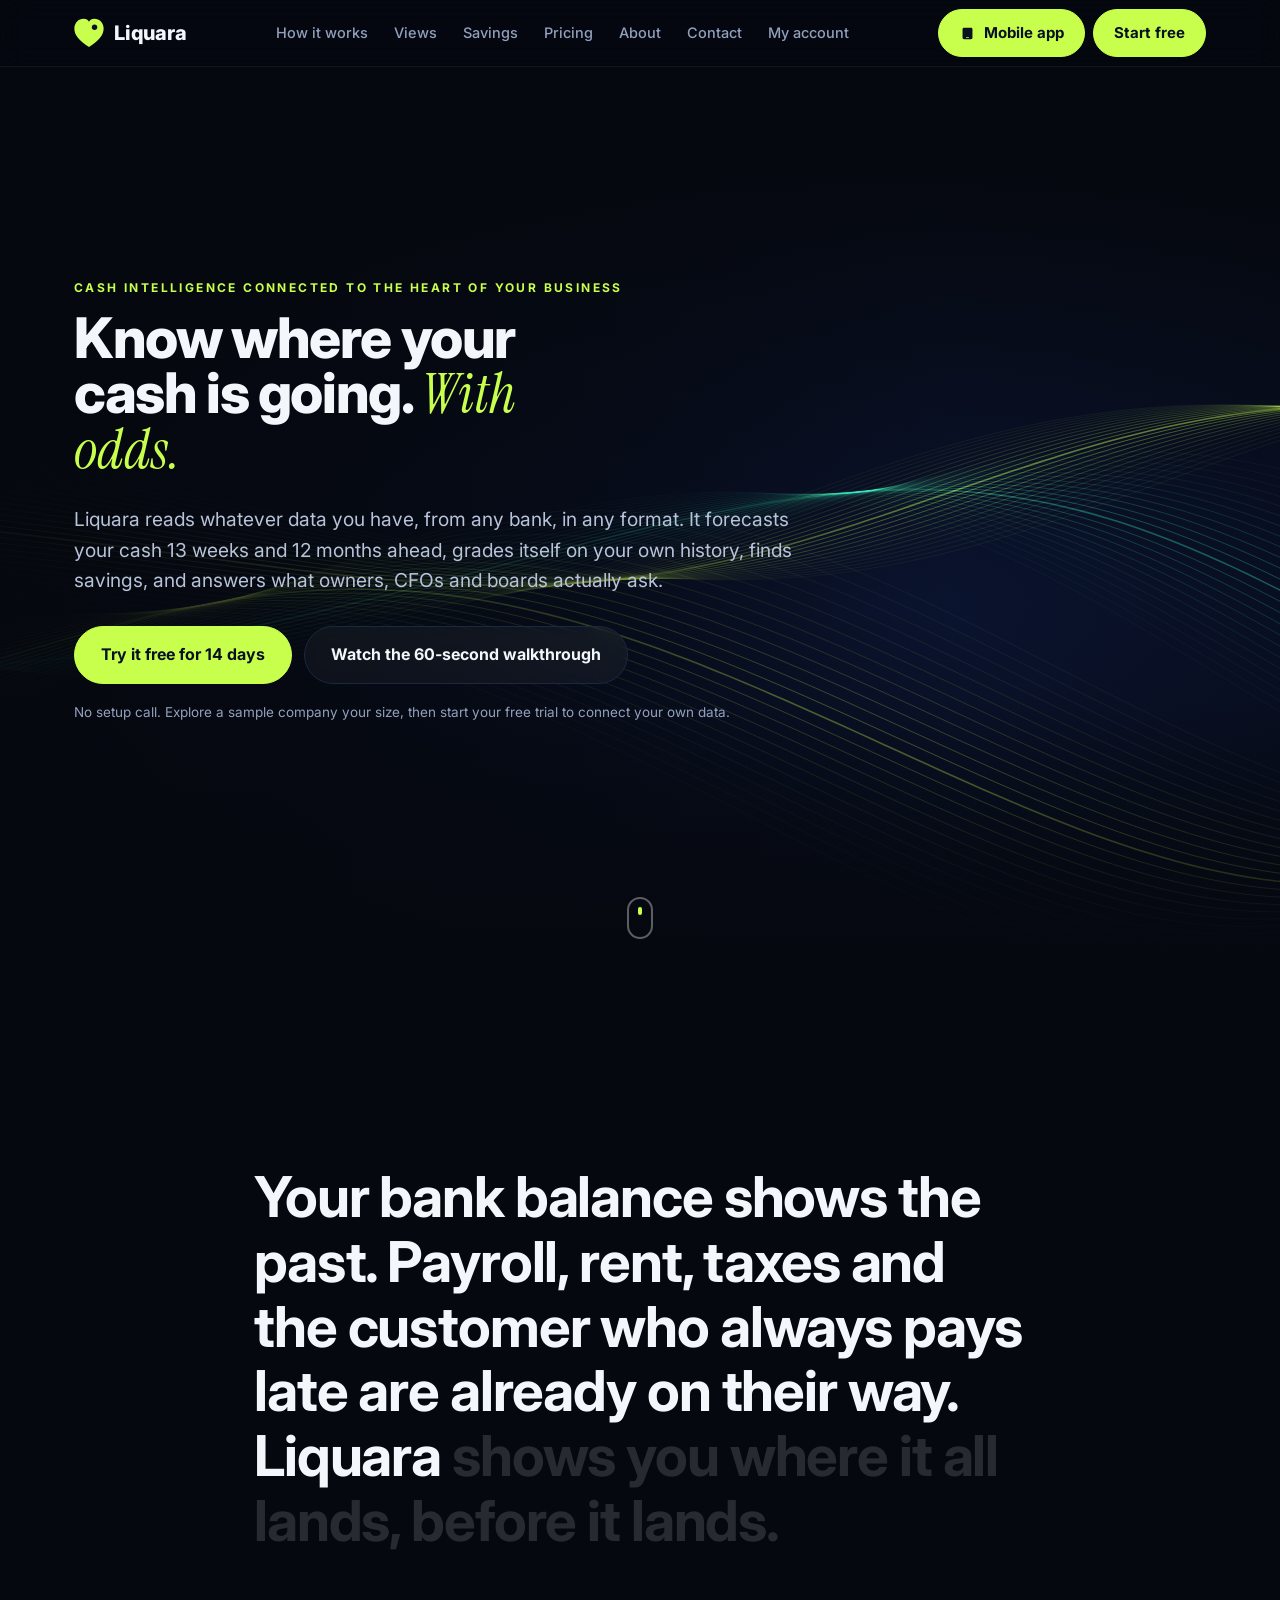
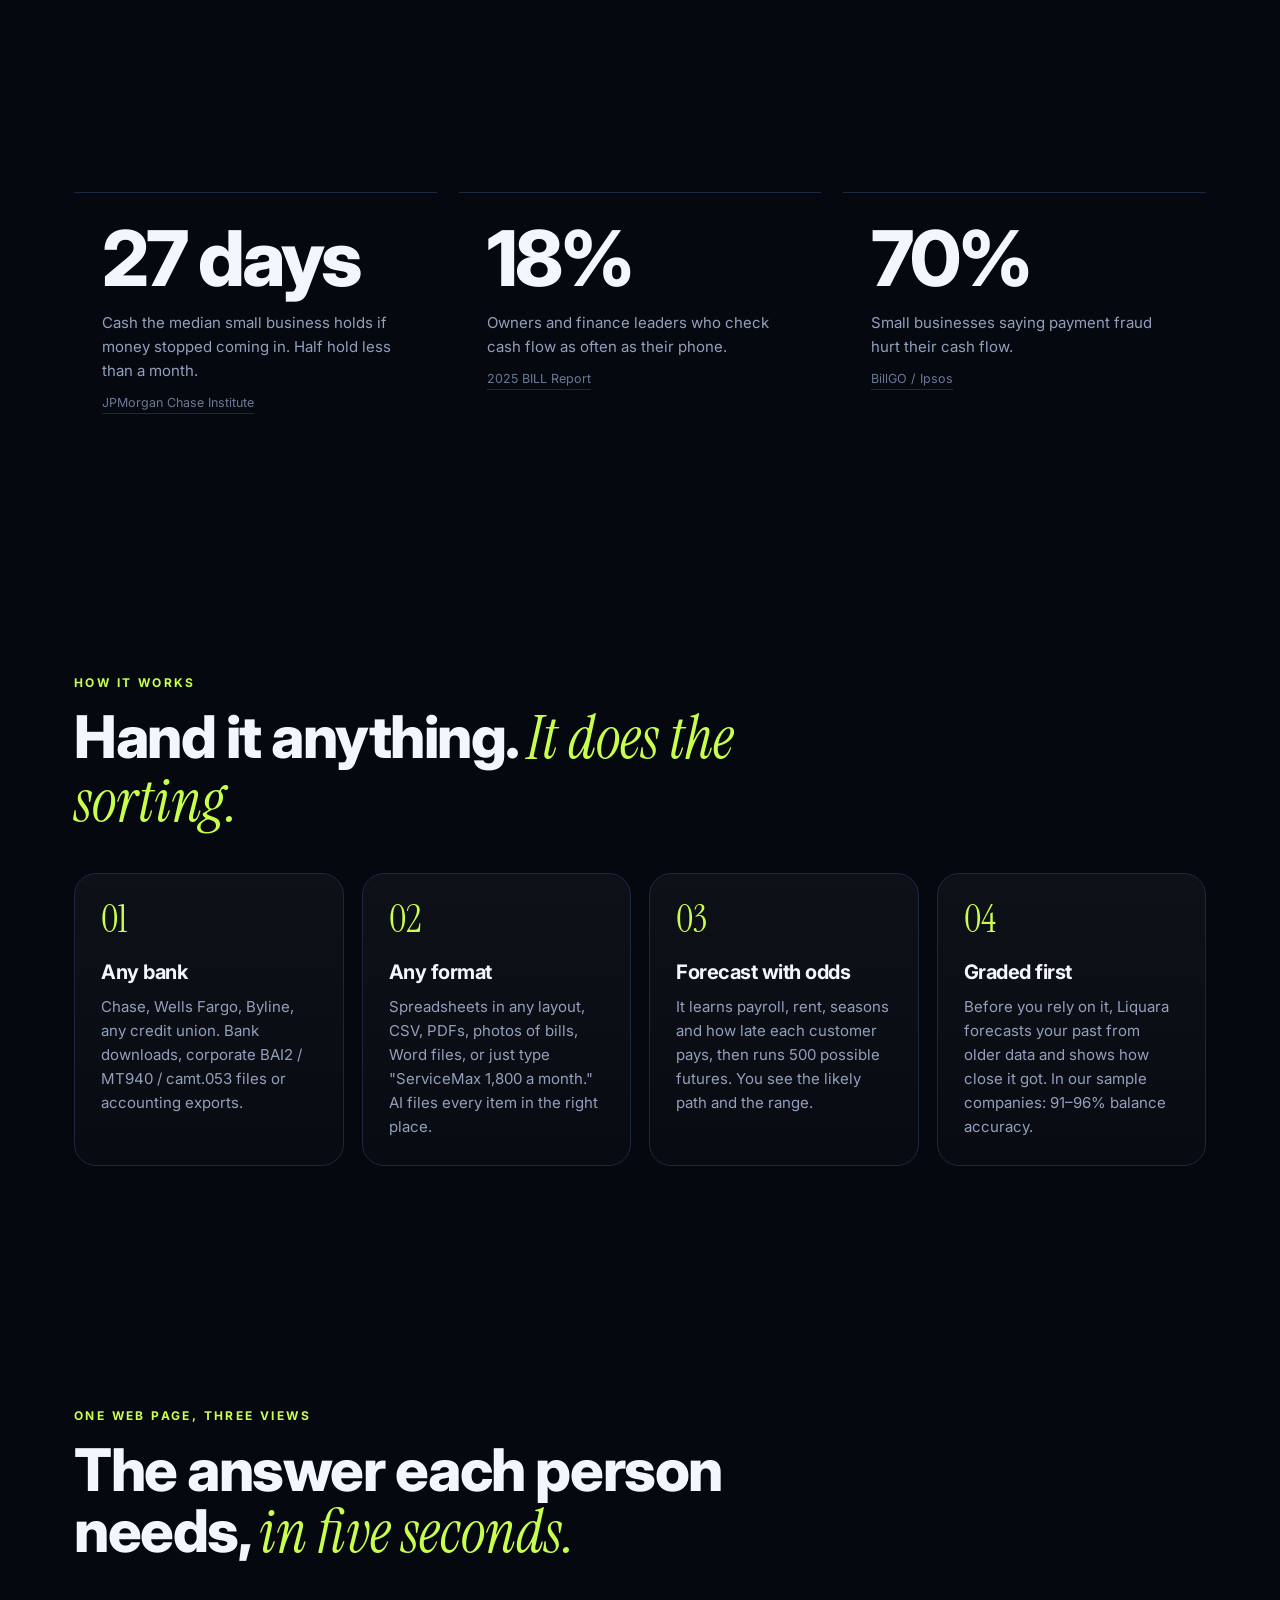
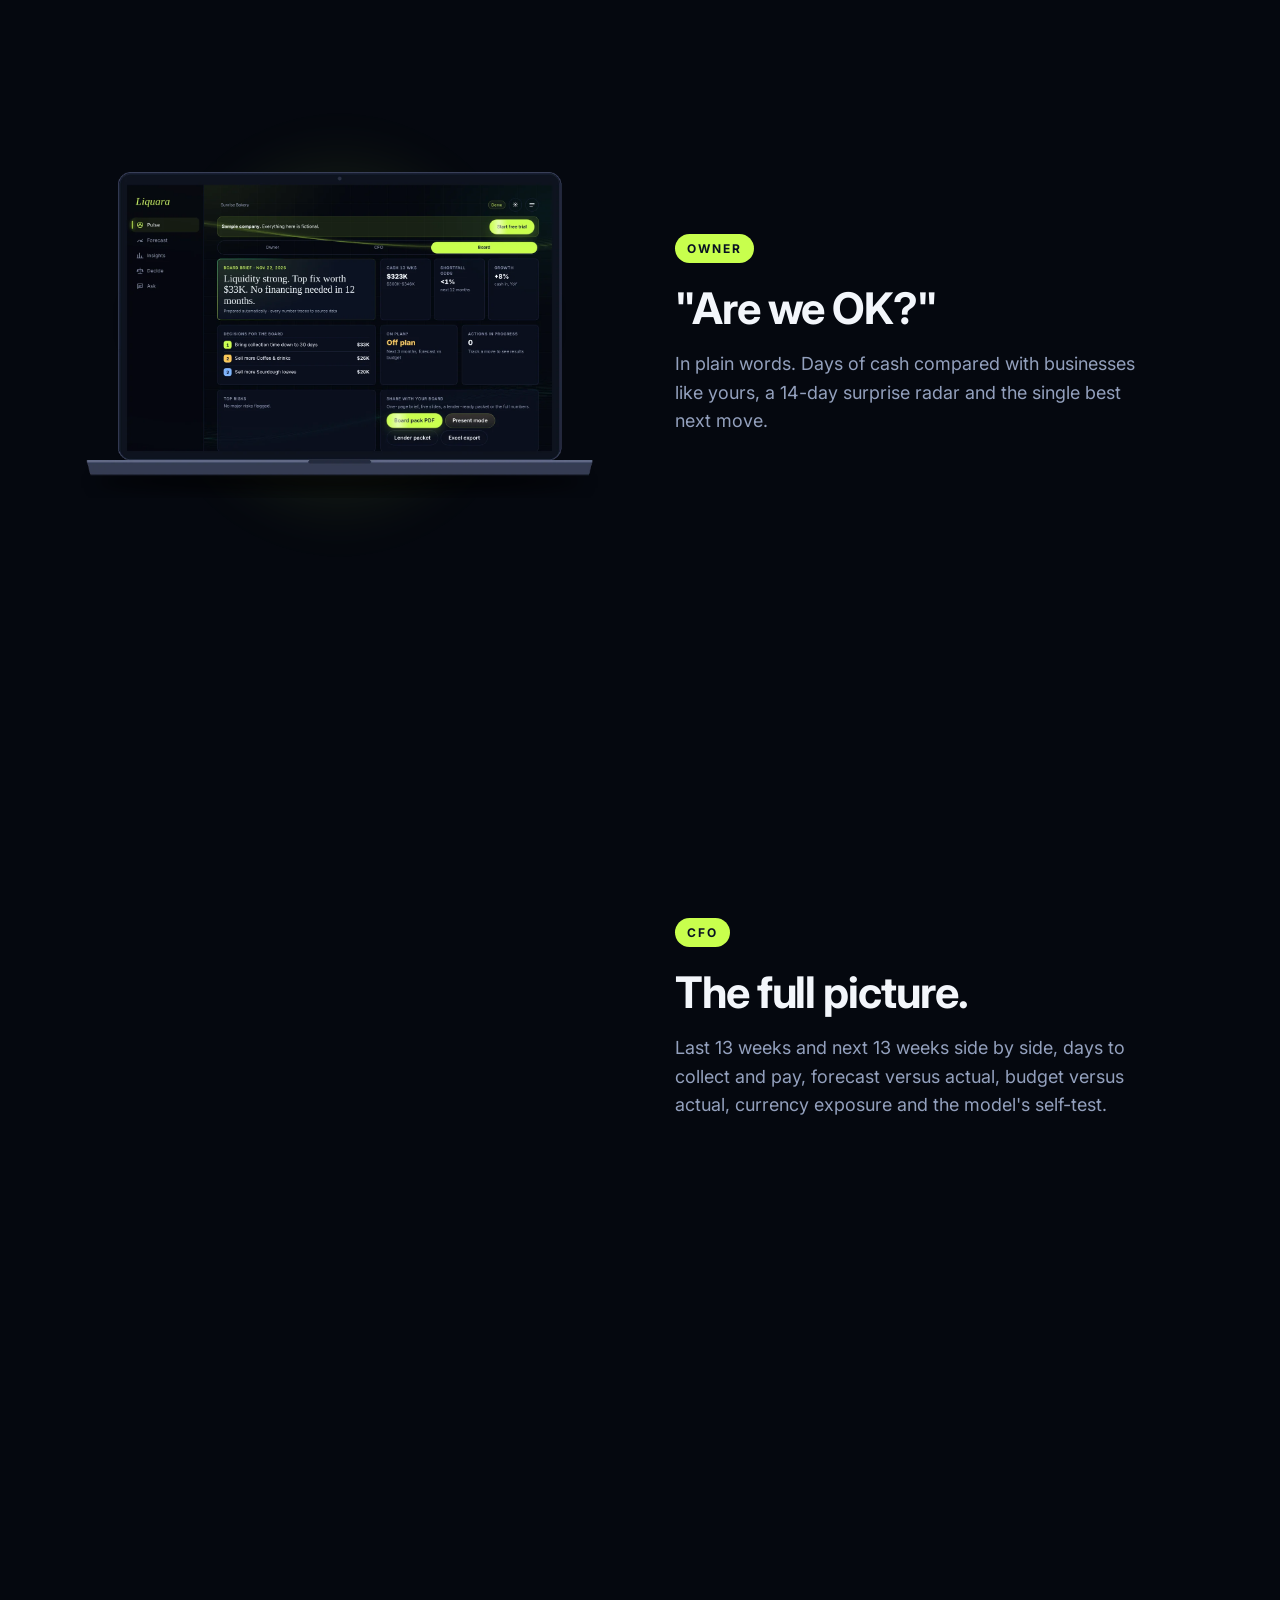
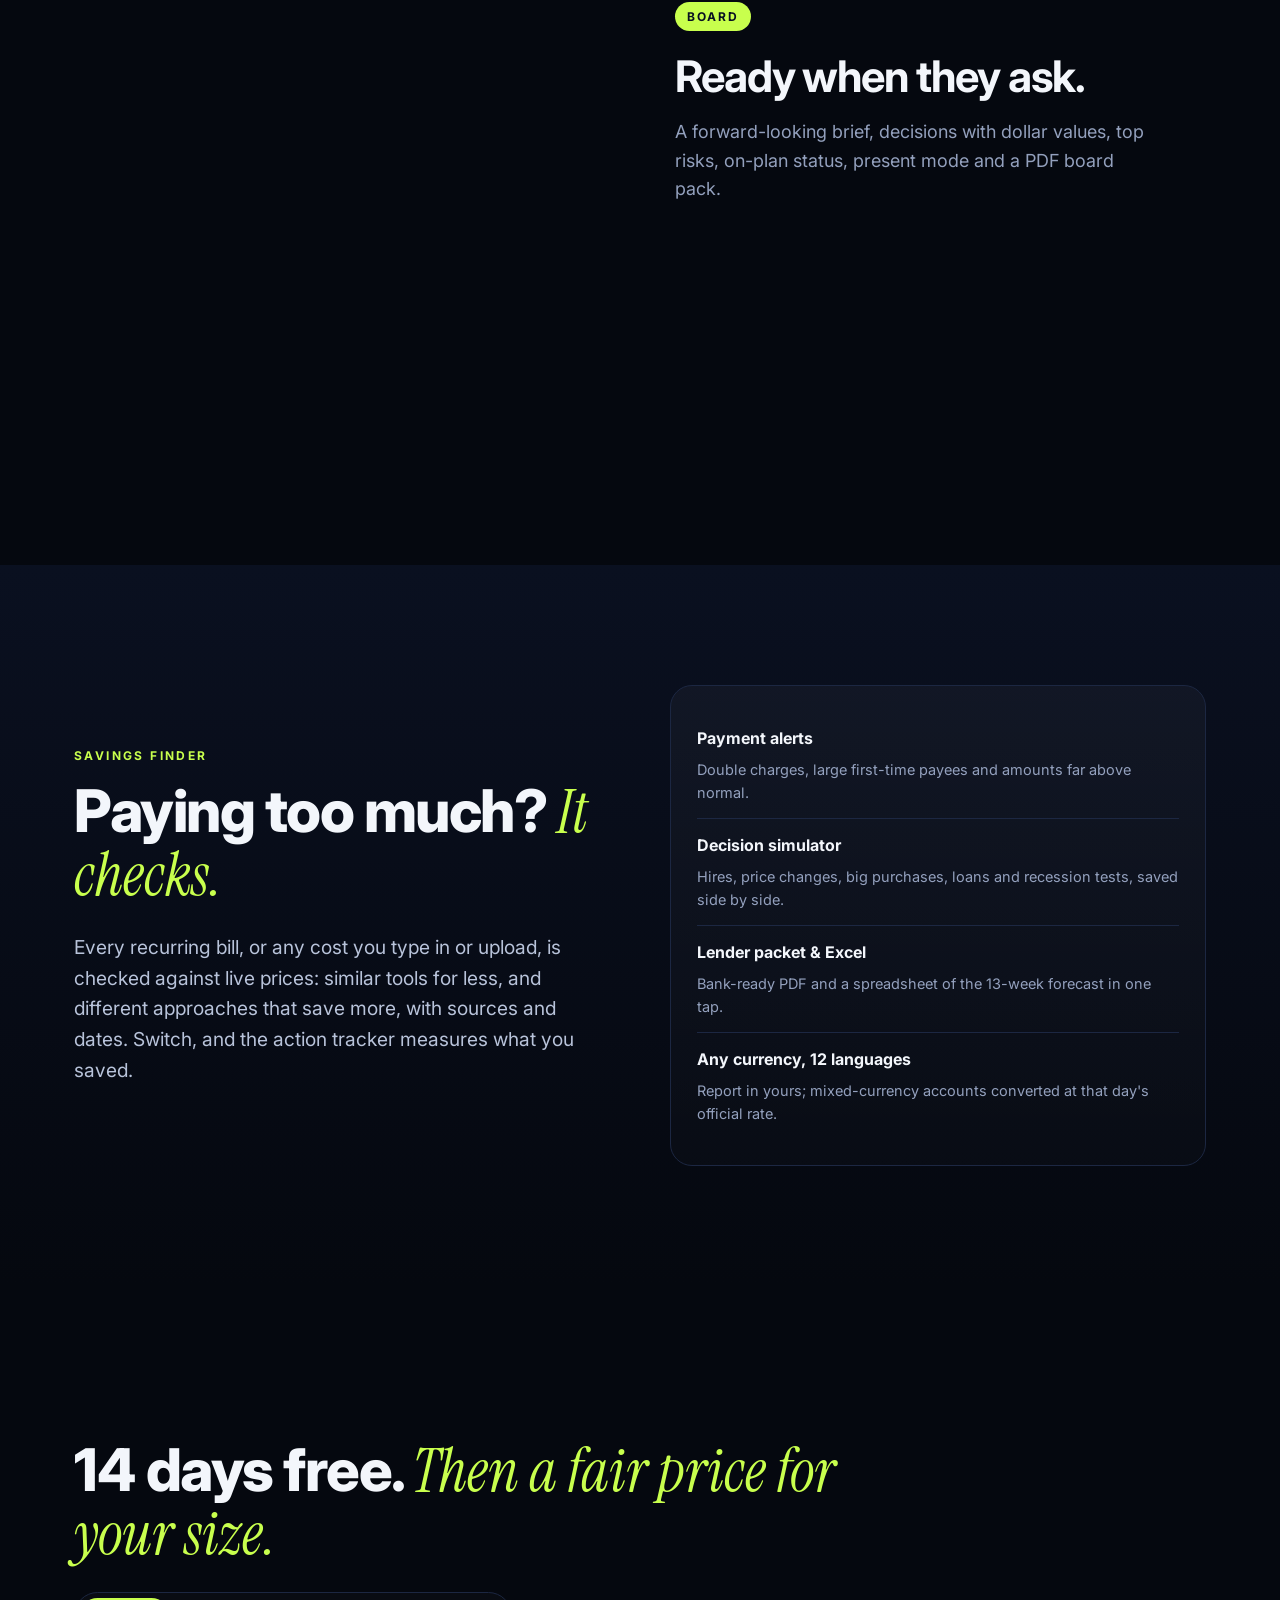
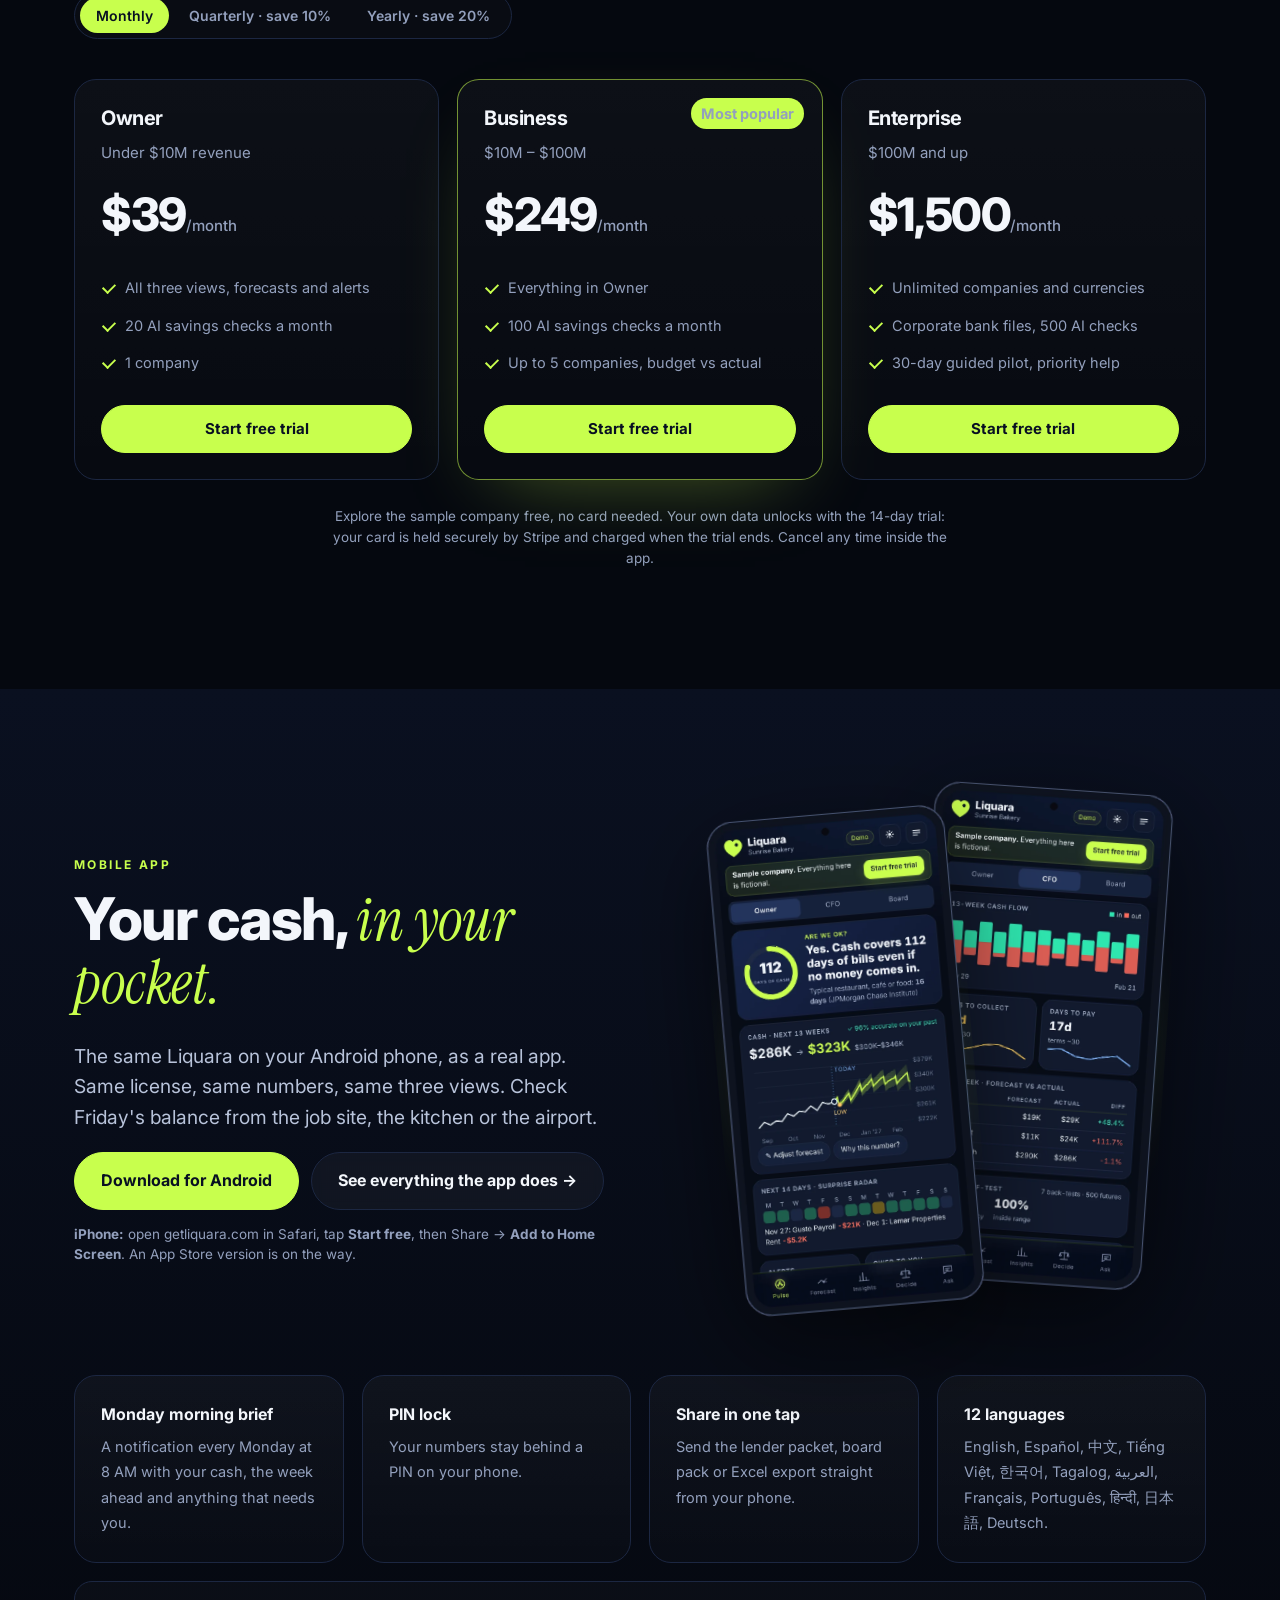
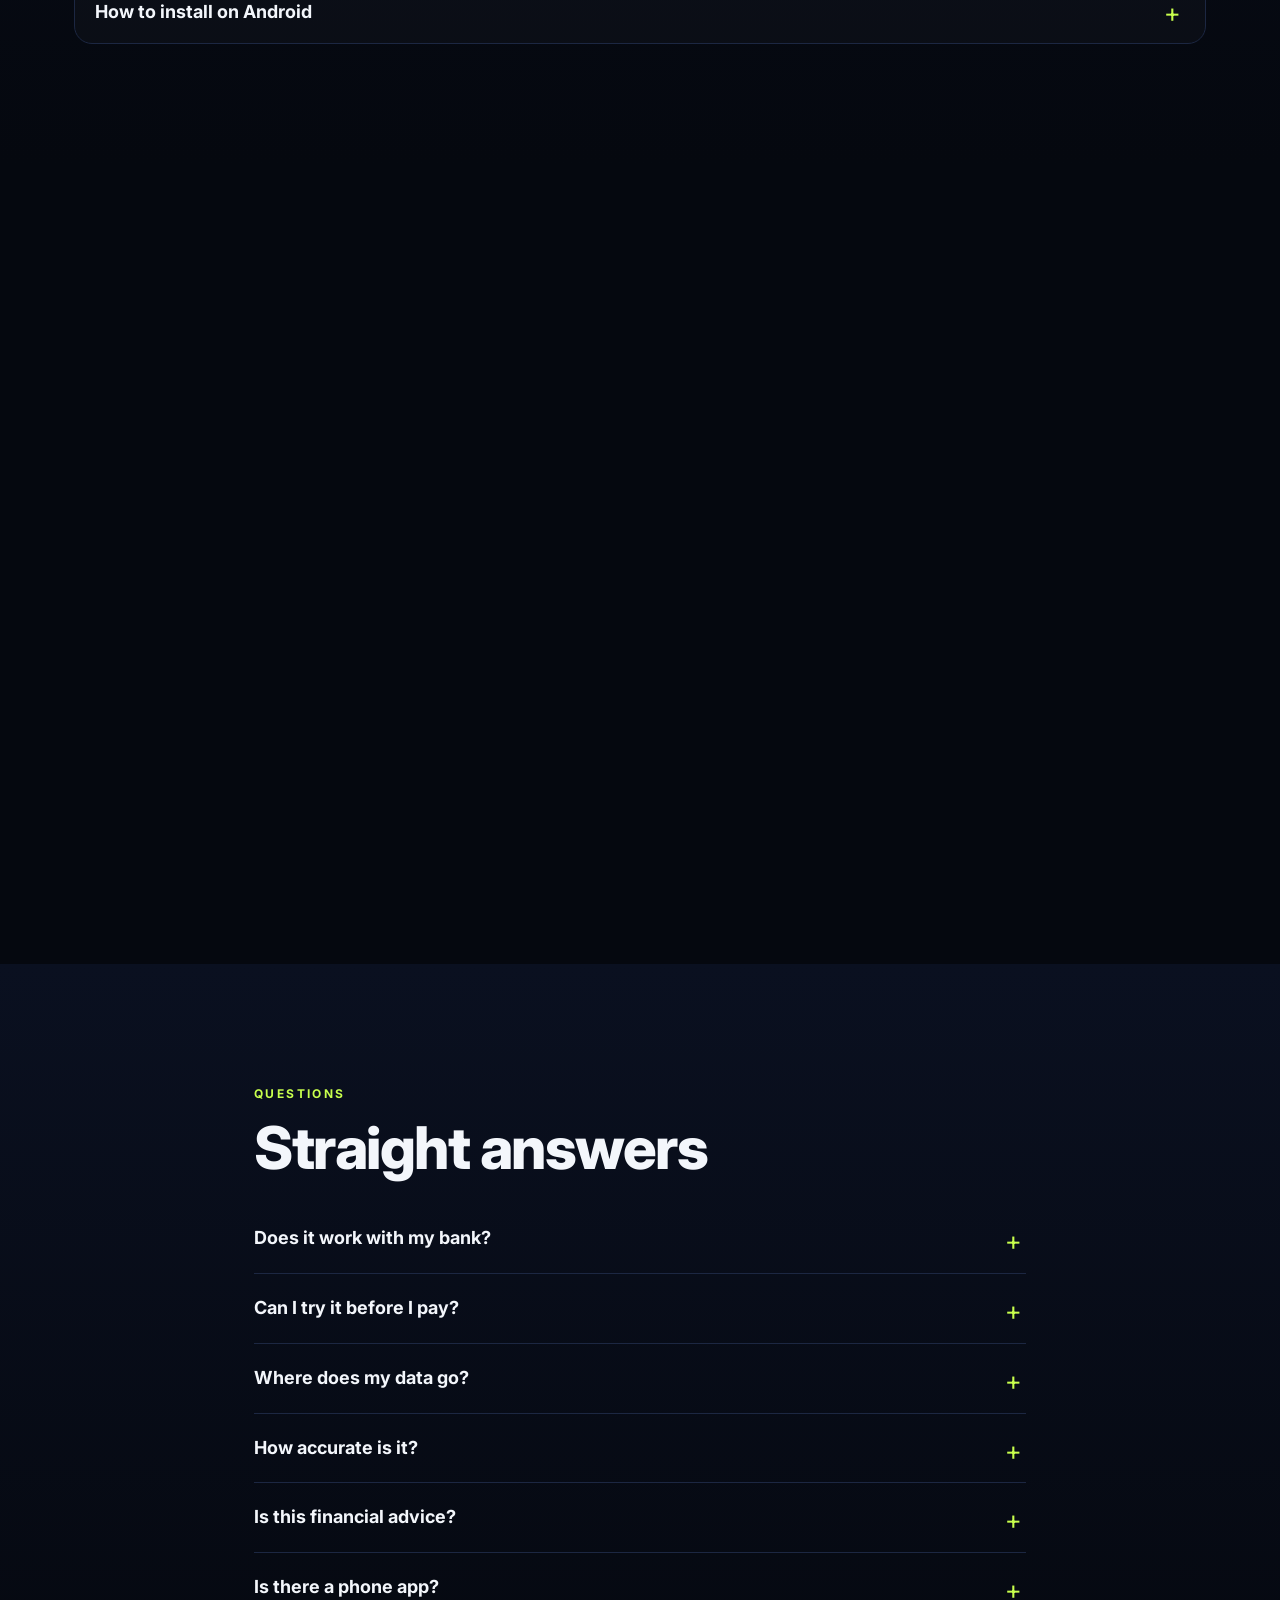
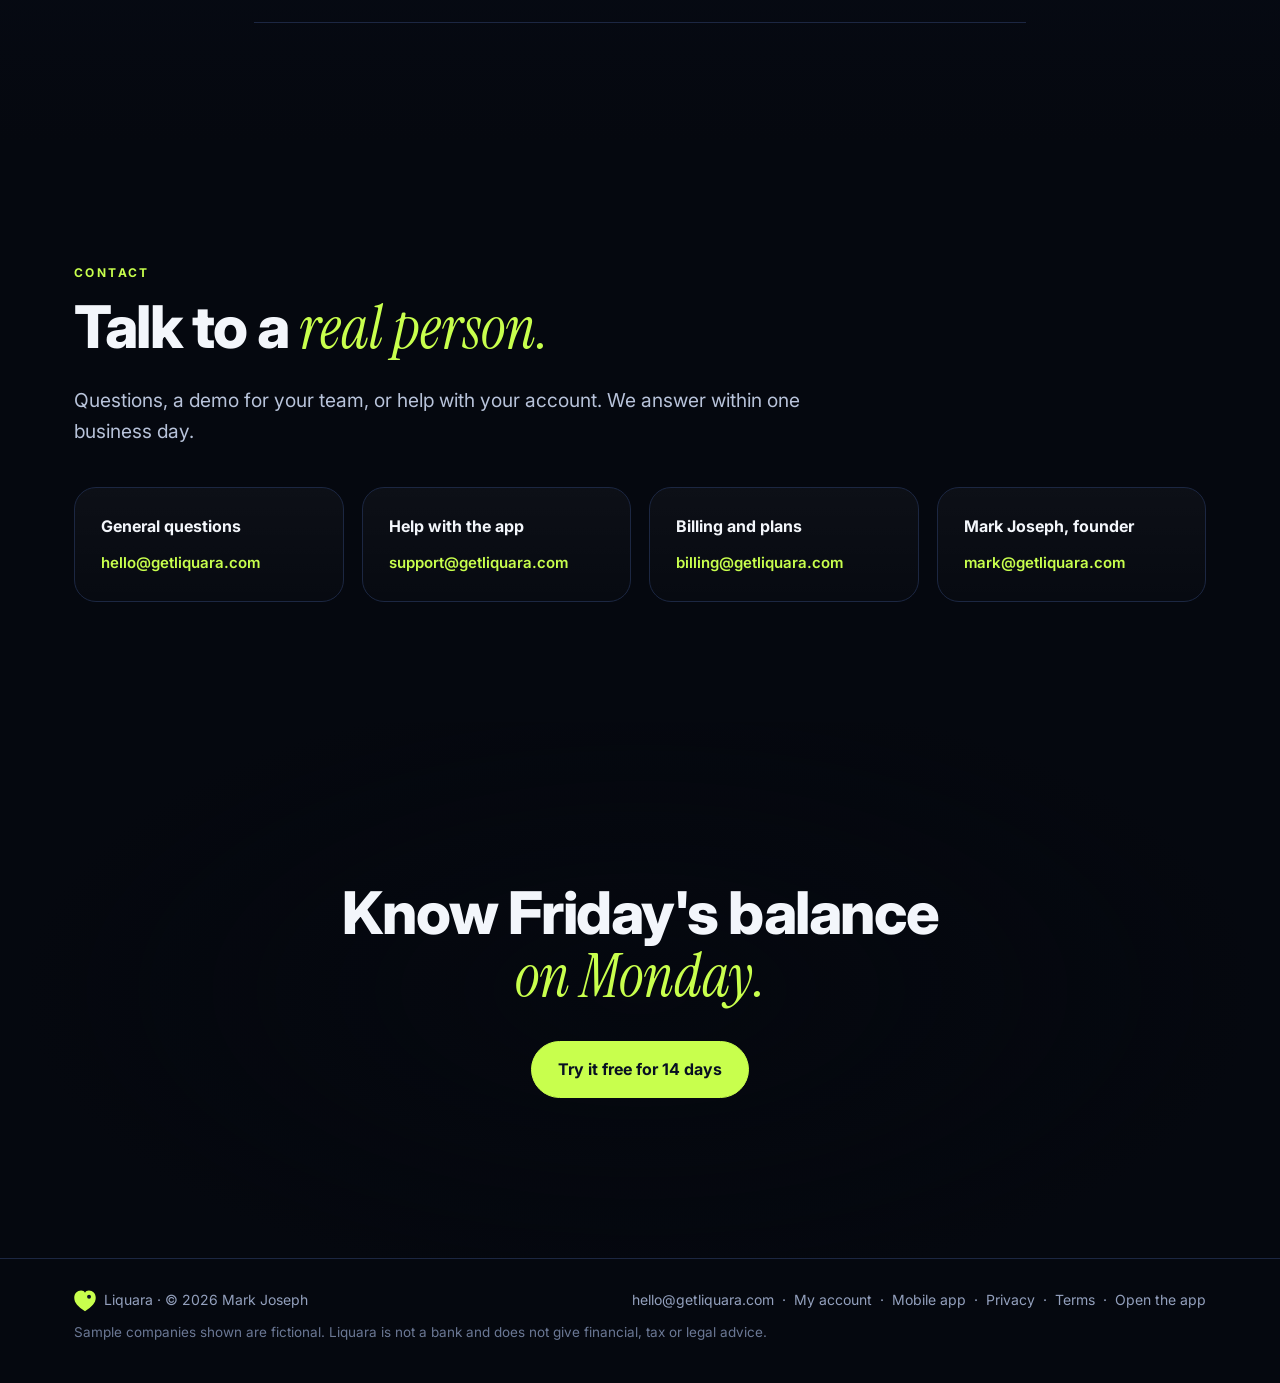
==== commit 6686b776: "Apply update from zip" ====
--- a/index.html
+++ b/index.html
@@ -18,8 +18,8 @@
 <script src="analytics.js" defer></script>
 </head>
 <body class="home">
-<header class="nav"><div class="wrap row"><a class="brand" href="#top" aria-label="Liquara home"><img src="logo.svg" alt="" width="30" height="30">Liquara</a><nav><a href="#how">How it works</a><a href="#views">Views</a><a href="#savings">Savings</a><a href="#pricing">Pricing</a><a href="mobile">Mobile app</a><a href="#founder">About</a><a href="#contact">Contact</a><a href="account">My account</a></nav><div class="hbtns"><a class="btn pri appbtn" href="mobile"><svg viewBox="0 0 24 24" width="17" height="17" fill="currentColor" aria-hidden="true"><path d="M7 4h10a2 2 0 0 1 2 2v12a2 2 0 0 1-2 2H7a2 2 0 0 1-2-2V6a2 2 0 0 1 2-2zm3 14h4v-1h-4z"/></svg><span class="l">Mobile app</span><span class="s">App</span></a><a class="btn pri" href="app">Start free</a></div></div></header>
-<nav class="mnav"><a href="#how">How it works</a><a href="#views">Views</a><a href="#savings">Savings</a><a href="#pricing">Pricing</a><a href="mobile">Mobile app</a><a href="#founder">About</a><a href="#faq">FAQ</a><a href="account">My account</a><a href="#contact">Contact</a></nav>
+<header class="nav"><div class="wrap row"><a class="brand" href="#top" aria-label="Liquara home"><img src="logo.svg" alt="" width="30" height="30">Liquara</a><nav><a href="#how">How it works</a><a href="#views">Views</a><a href="#savings">Savings</a><a href="#pricing">Pricing</a><a href="#founder">About</a><a href="#contact">Contact</a><a href="account">My account</a></nav><div class="hbtns"><a class="btn pri appbtn" href="mobile"><svg viewBox="0 0 24 24" width="17" height="17" fill="currentColor" aria-hidden="true"><path d="M7 4h10a2 2 0 0 1 2 2v12a2 2 0 0 1-2 2H7a2 2 0 0 1-2-2V6a2 2 0 0 1 2-2zm3 14h4v-1h-4z"/></svg><span class="l">Mobile app</span><span class="s">App</span></a><a class="btn pri" href="app">Start free</a></div></div></header>
+<nav class="mnav"><a href="#how">How it works</a><a href="#views">Views</a><a href="#savings">Savings</a><a href="#pricing">Pricing</a><a href="#founder">About</a><a href="#faq">FAQ</a><a href="account">My account</a><a href="#contact">Contact</a></nav>
 
 <!-- 1. HERO -->
 <section class="hero" id="top">
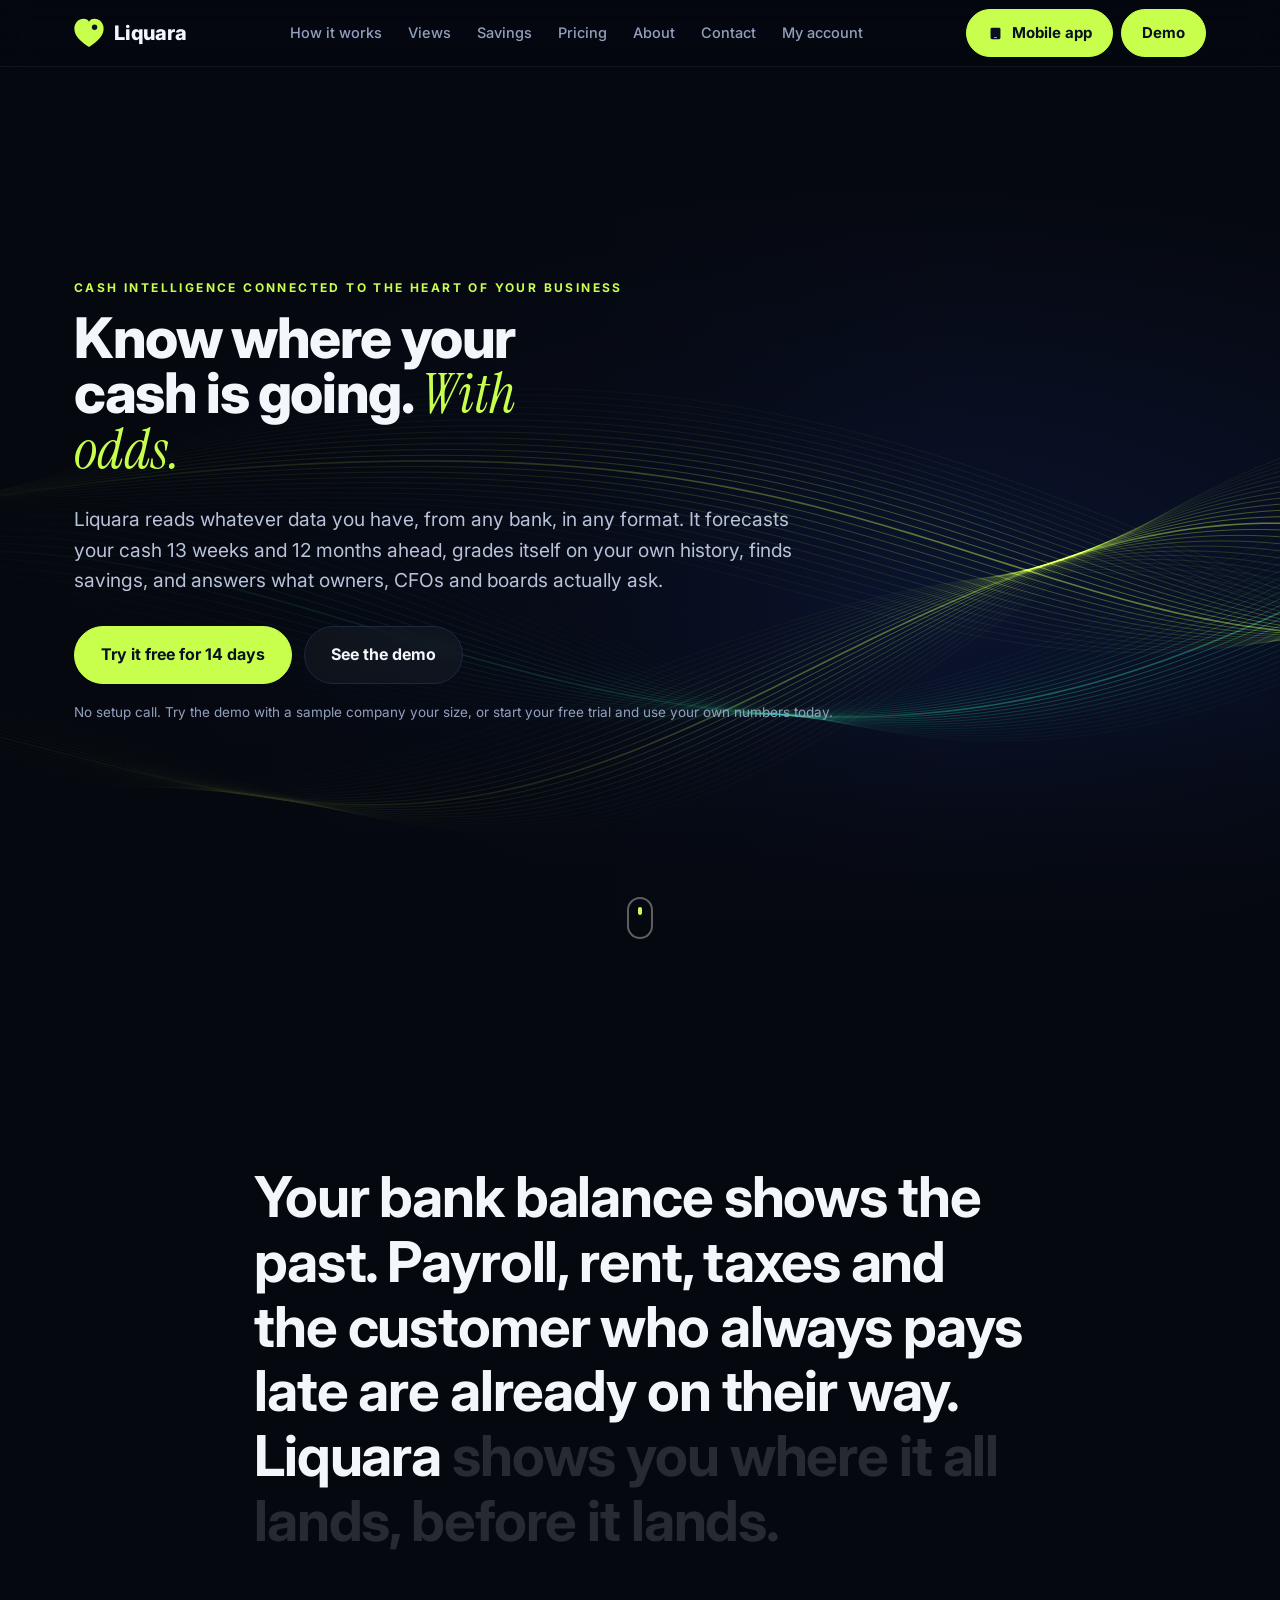
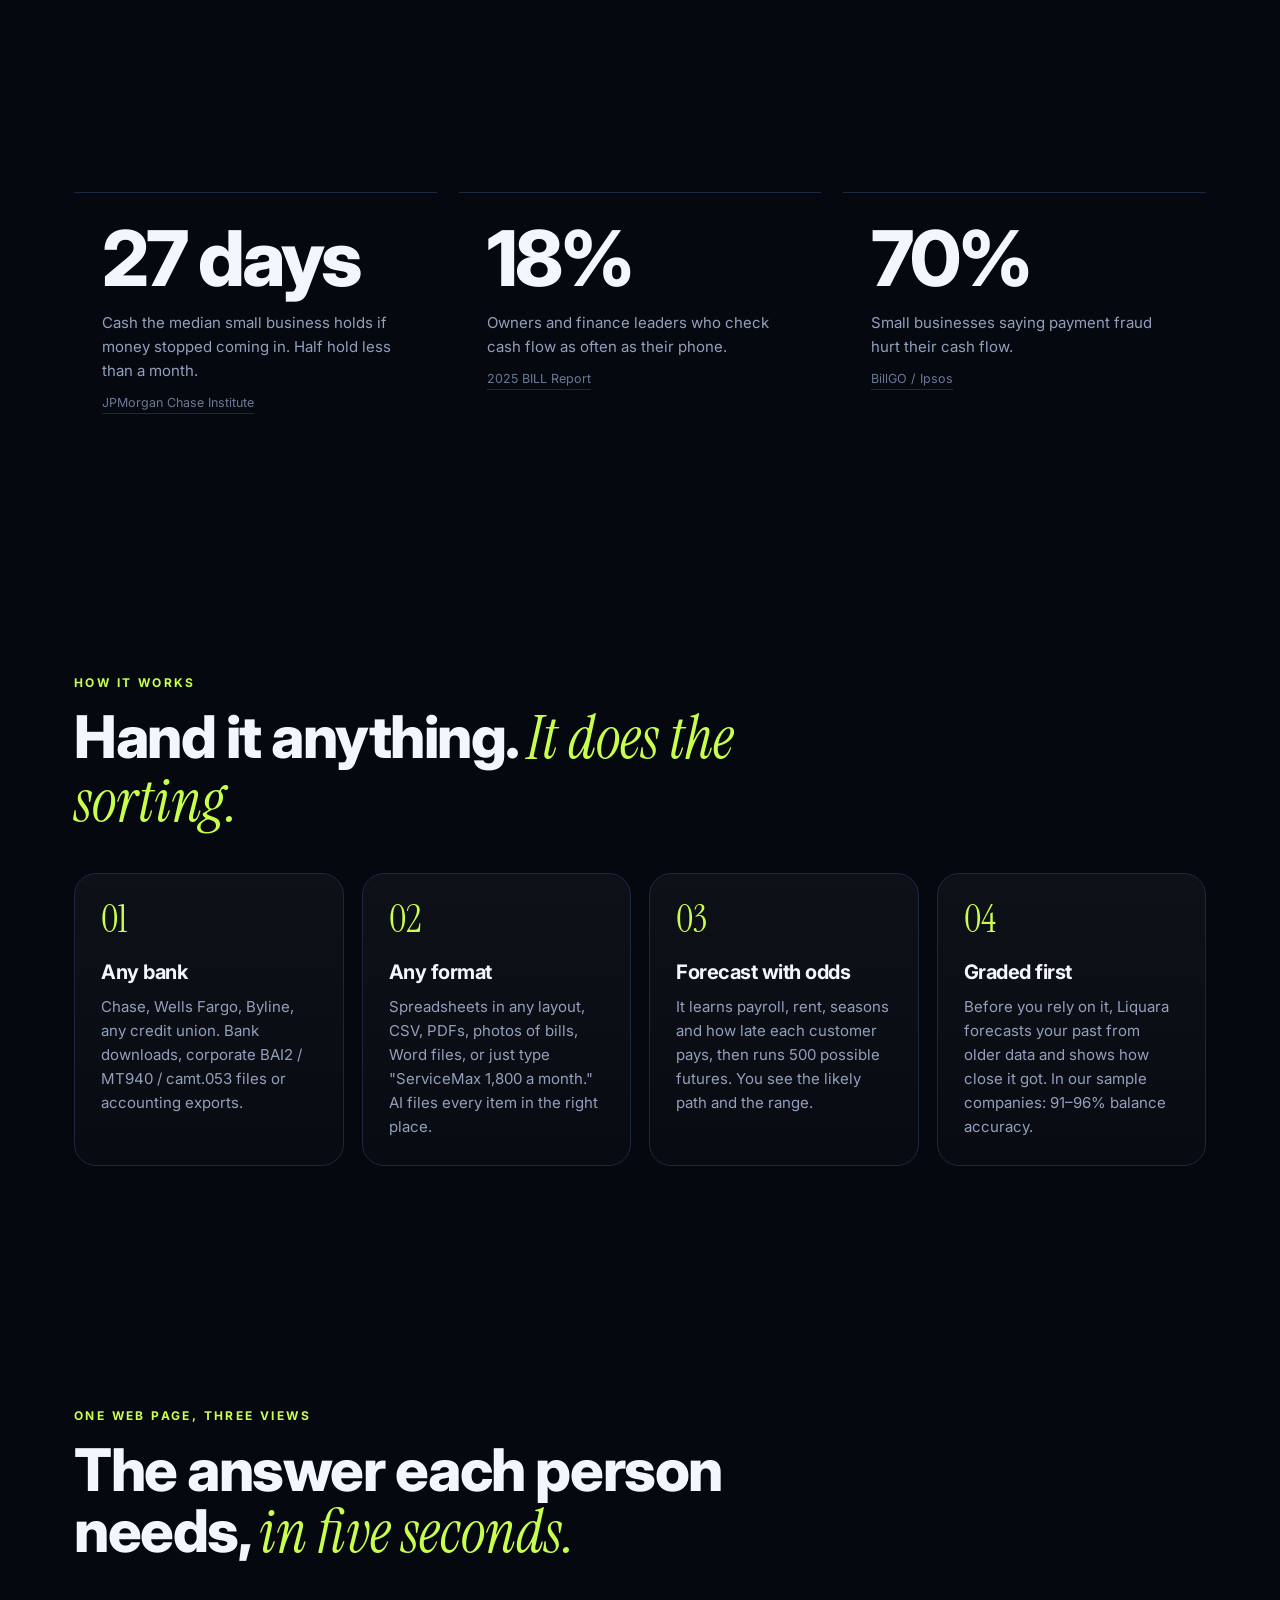
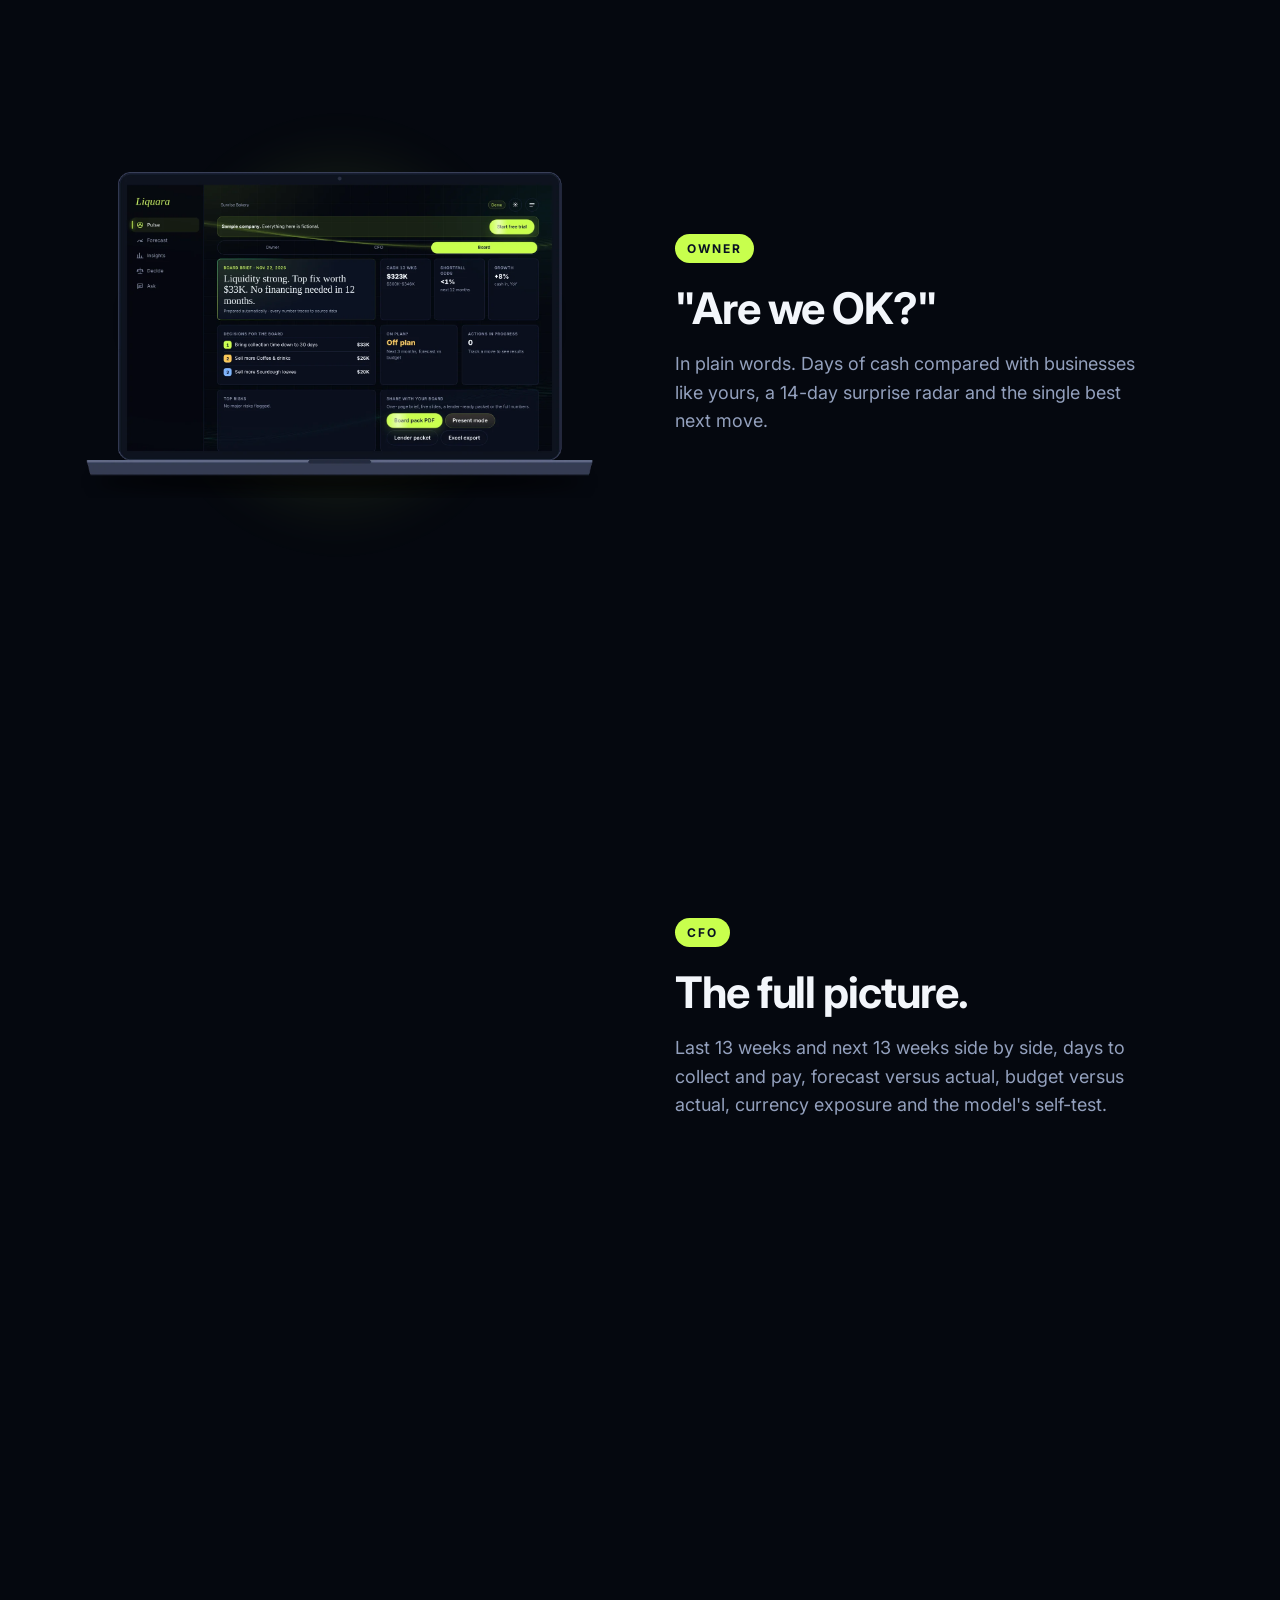
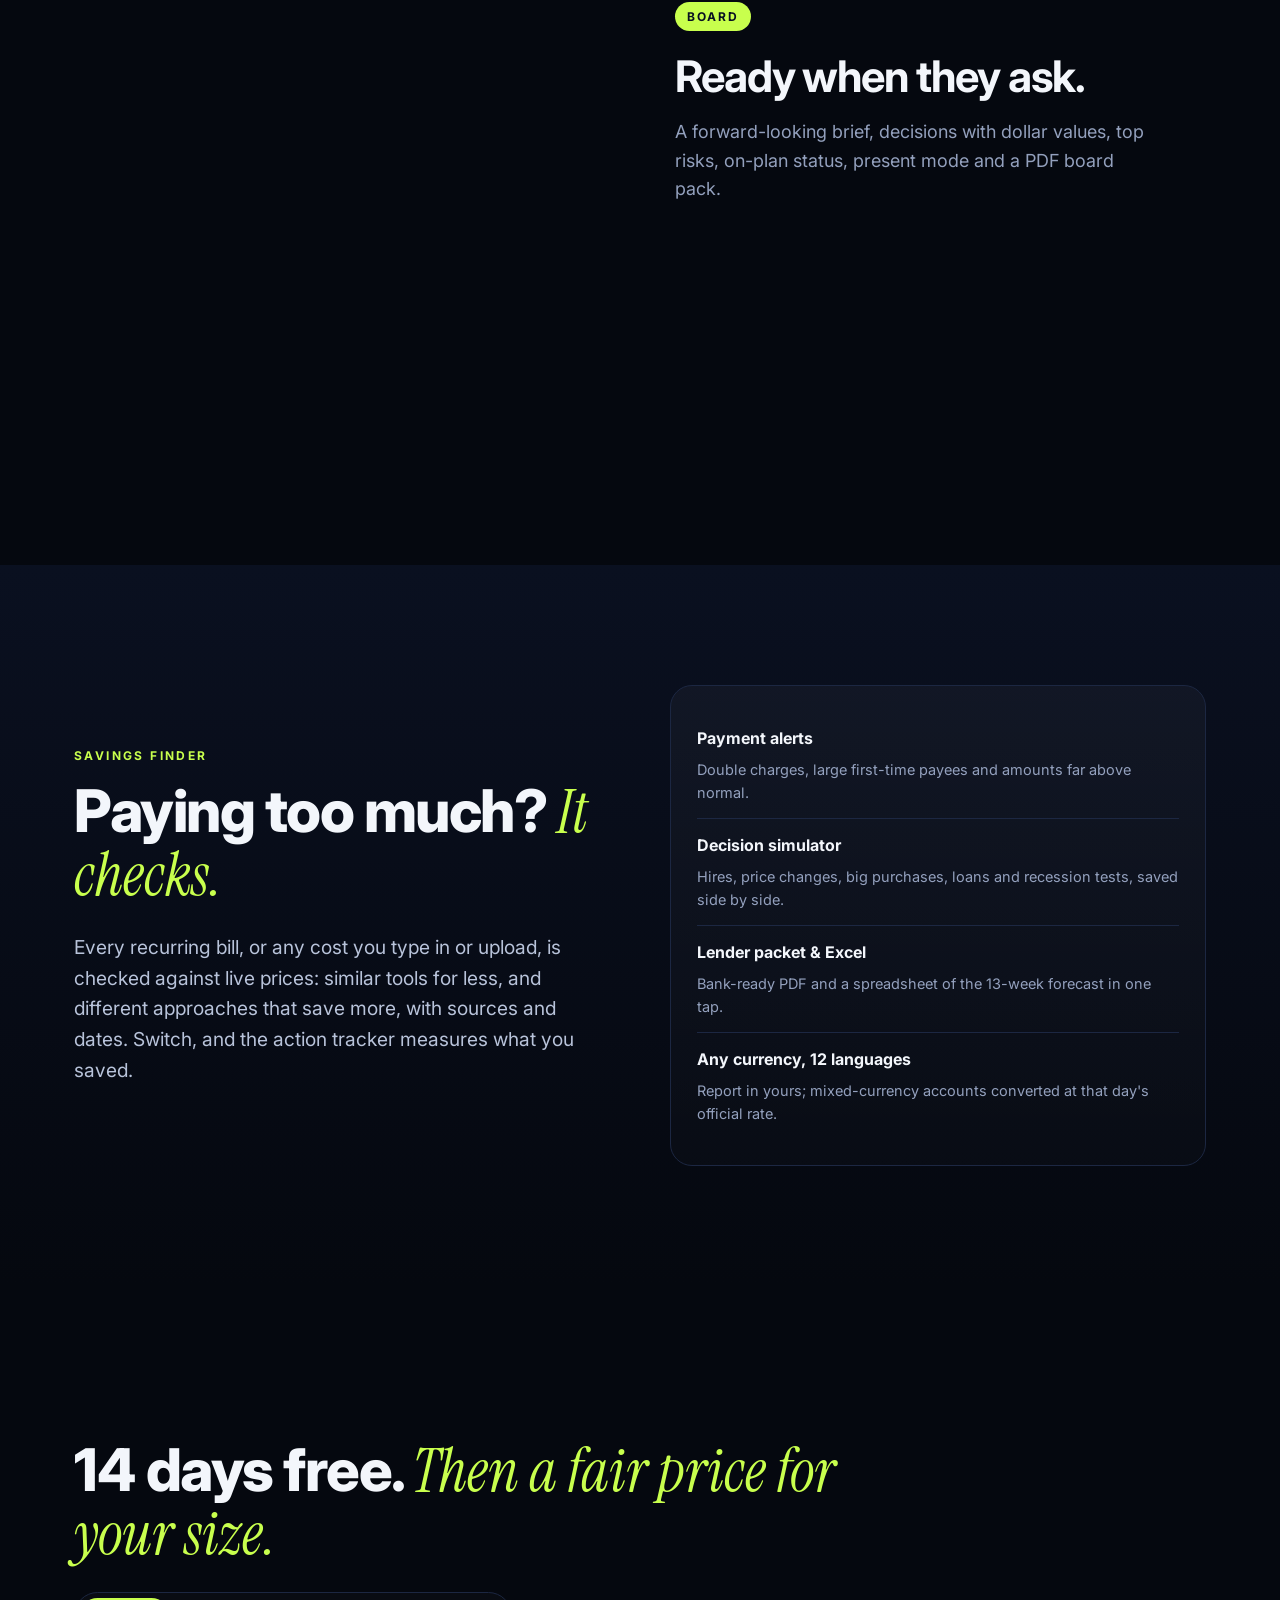
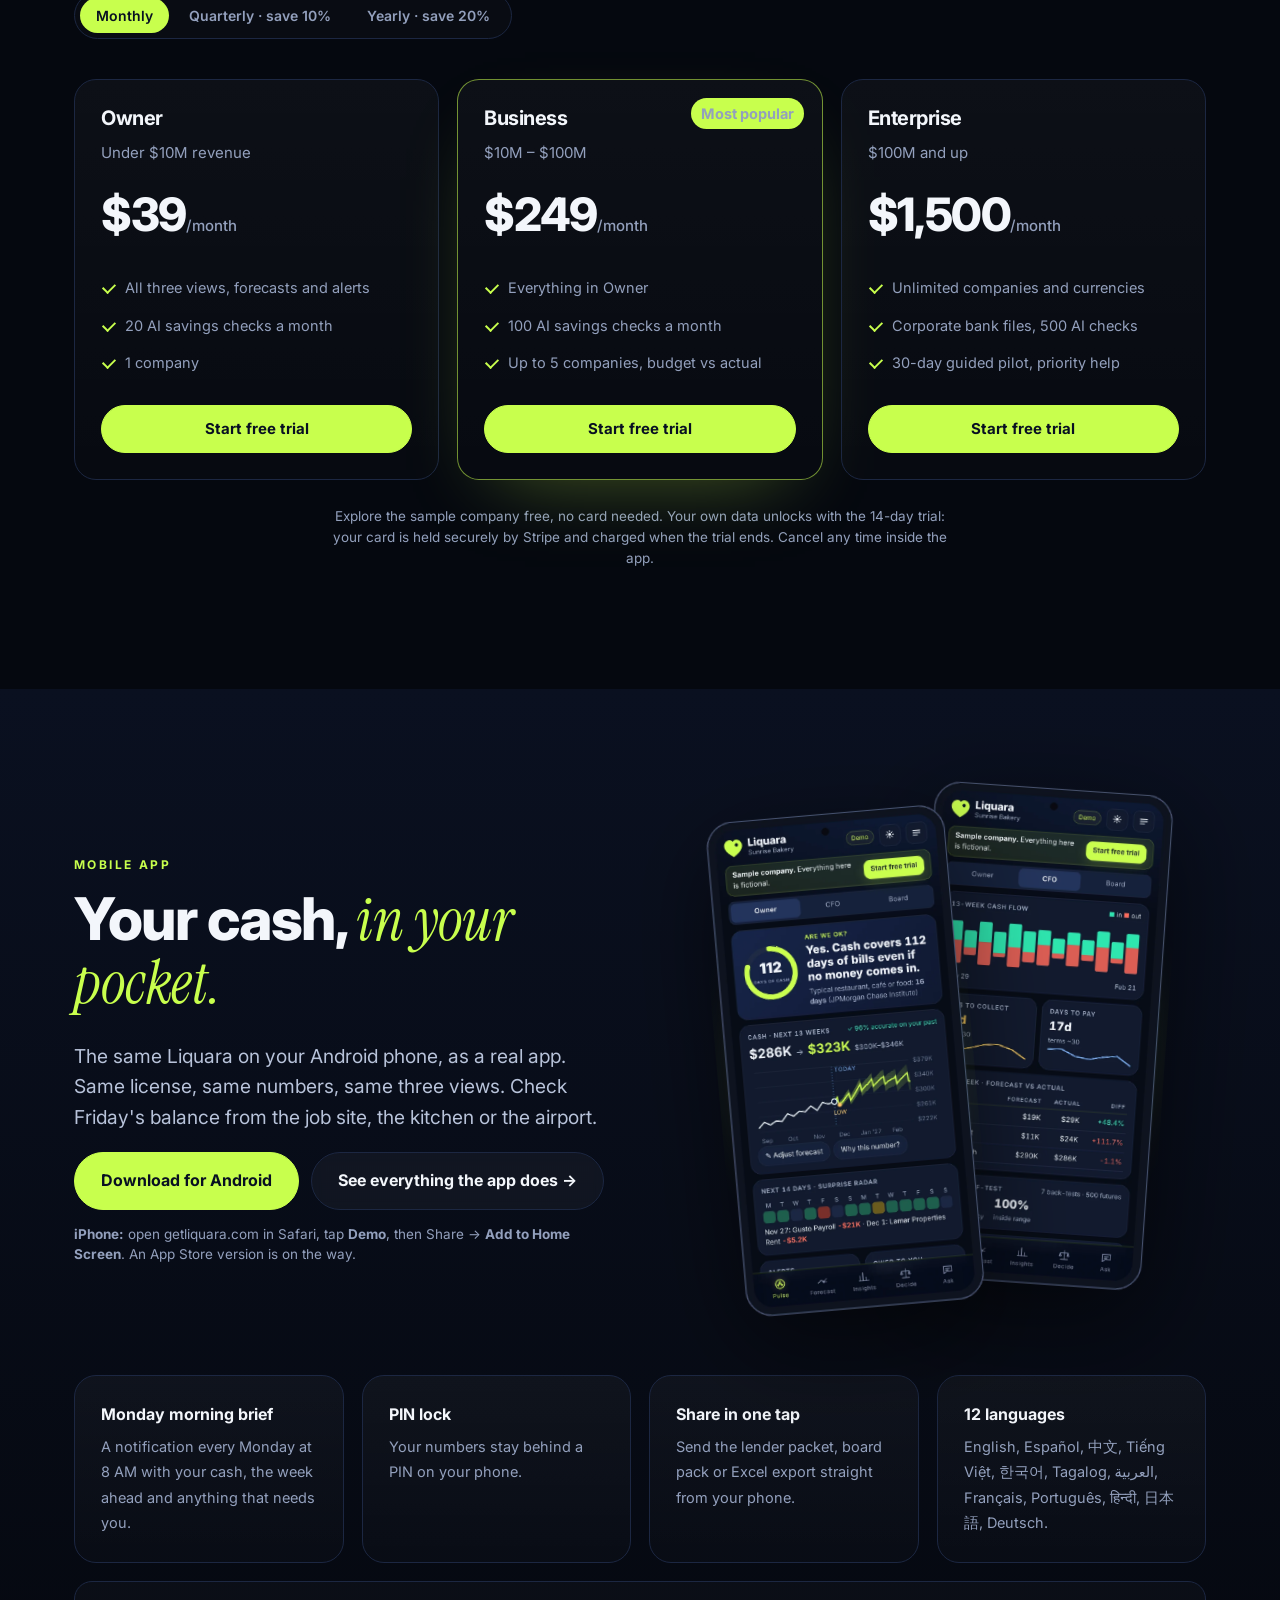
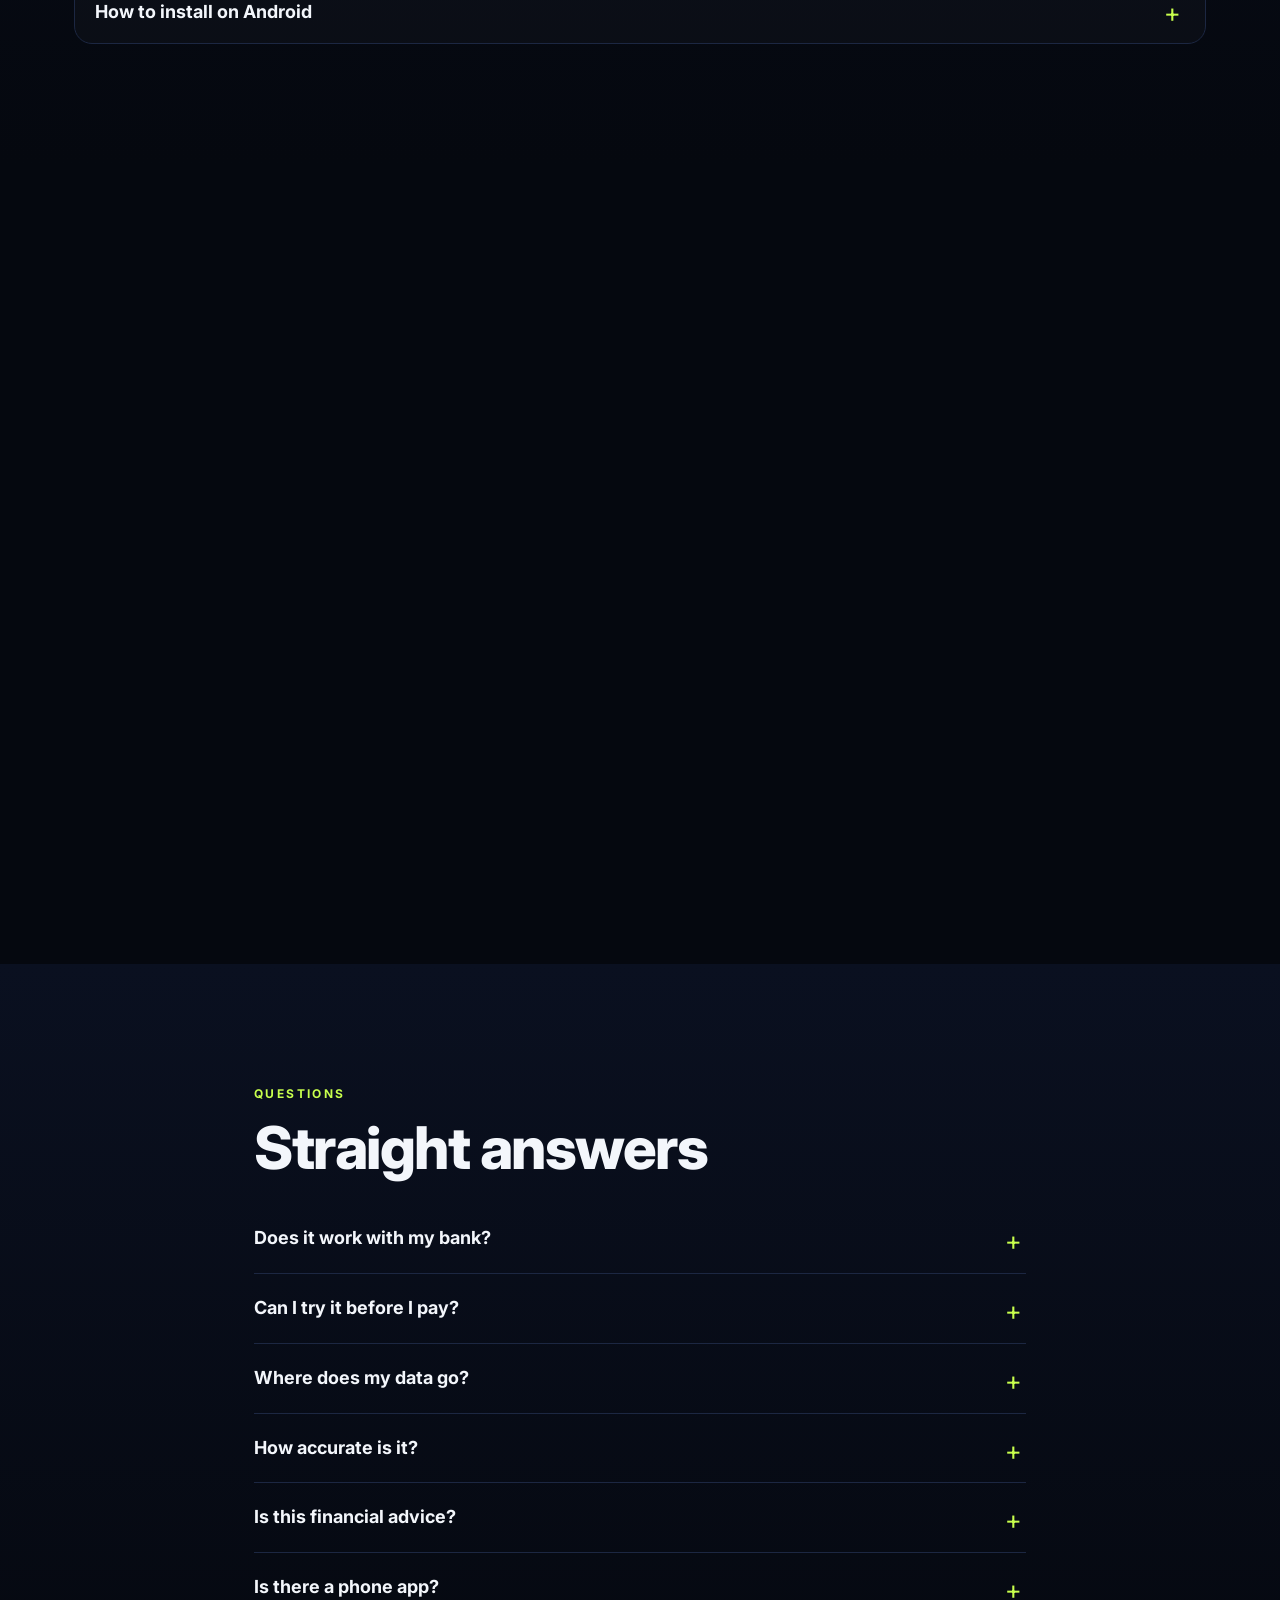
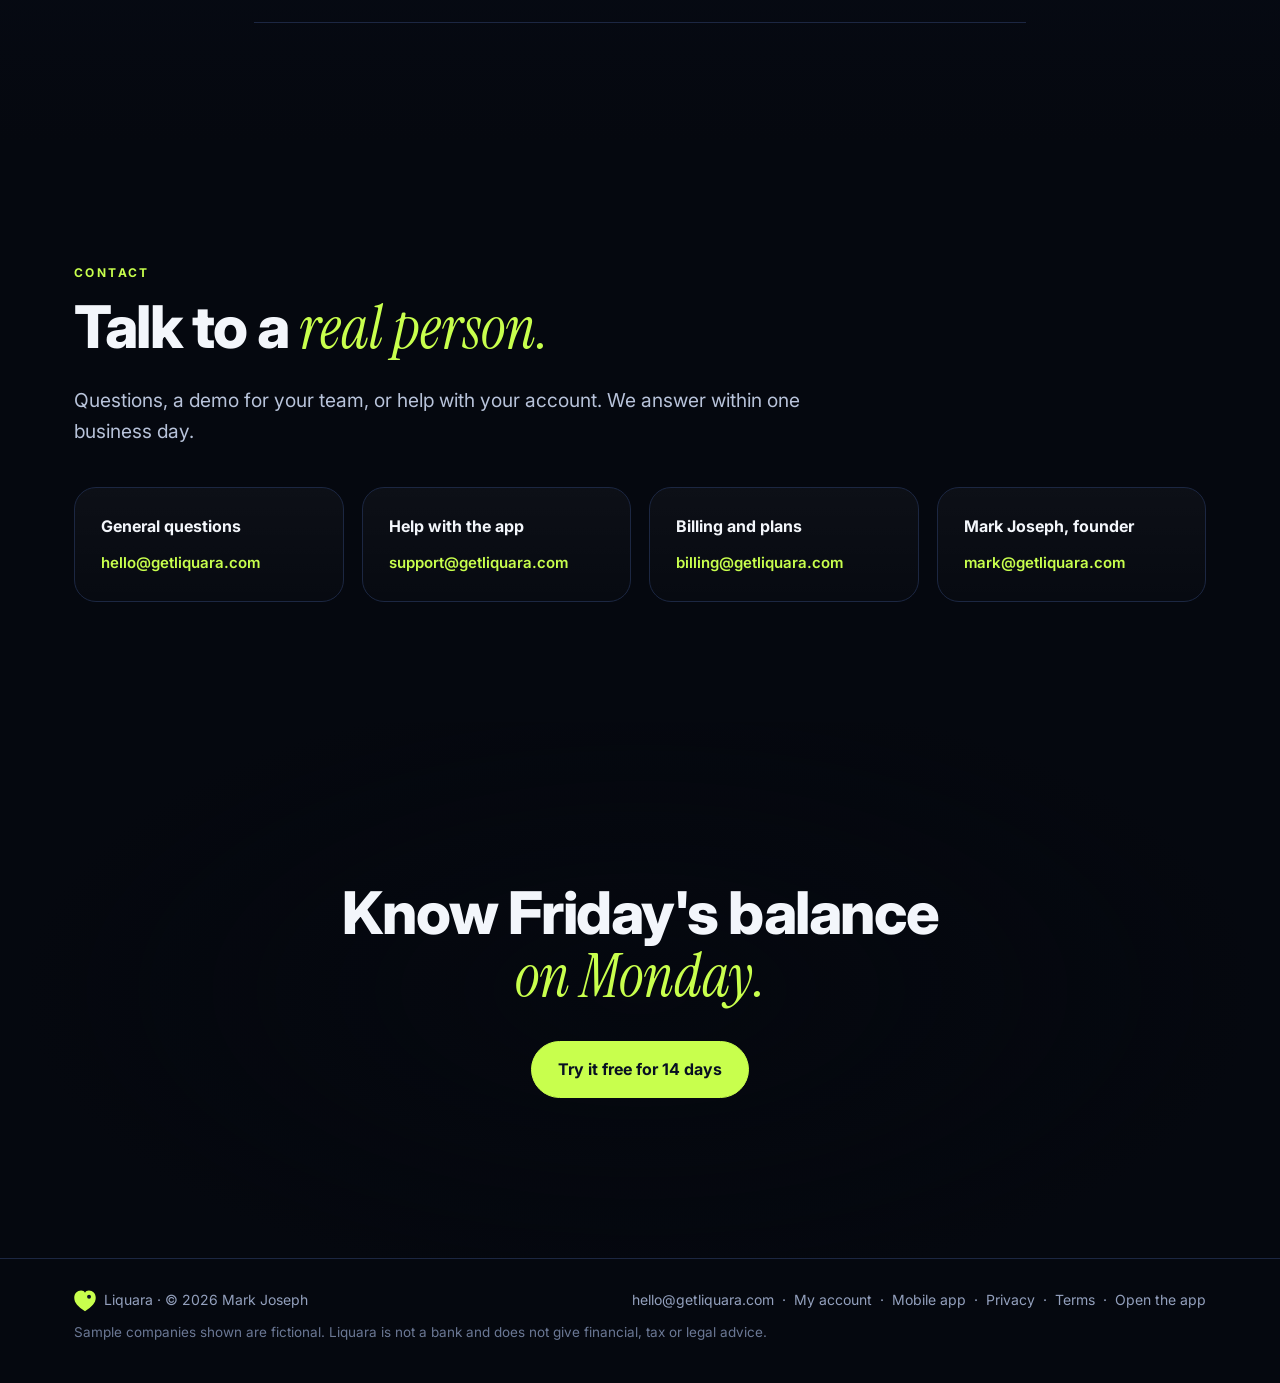
==== commit 2217a049: "Apply update from zip" ====
--- a/index.html
+++ b/index.html
@@ -11,14 +11,14 @@
 <meta property="og:title" content="Liquara · Cash intelligence">
 <meta property="og:description" content="Know where your cash is going, with odds. From corner shops to $1B groups.">
 <meta property="og:image" content="site-desktop.jpg">
-<script>document.documentElement.className+=" js";try{if(/\.html$/.test(location.pathname))history.replaceState(null,"",location.pathname.replace(/(index)?\.html$/,"")+location.search+location.hash);var n=performance.getEntriesByType("navigation")[0];if(sessionStorage.getItem("lq_inapp")==="1"&&n&&n.type==="reload")location.replace("app");else sessionStorage.removeItem("lq_inapp")}catch(e){}</script>
+<script>document.documentElement.className+=" js";try{if(/\.html$/.test(location.pathname))history.replaceState(null,"",location.pathname.replace(/(index)?\.html$/,"")+location.search+location.hash);var n=performance.getEntriesByType("navigation")[0];if(sessionStorage.getItem("lq_inapp")==="1"&&n&&n.type==="reload"){sessionStorage.setItem("lq_reload","1");location.replace("app")}else sessionStorage.removeItem("lq_inapp")}catch(e){}</script>
 <link rel="preconnect" href="https://fonts.googleapis.com"><link rel="preconnect" href="https://fonts.gstatic.com" crossorigin>
 <link rel="stylesheet" href="https://fonts.googleapis.com/css2?family=Inter:wght@400;500;600;700;800&family=Instrument+Serif:ital@0;1&display=swap">
 <link rel="stylesheet" href="site.css">
 <script src="analytics.js" defer></script>
 </head>
 <body class="home">
-<header class="nav"><div class="wrap row"><a class="brand" href="#top" aria-label="Liquara home"><img src="logo.svg" alt="" width="30" height="30">Liquara</a><nav><a href="#how">How it works</a><a href="#views">Views</a><a href="#savings">Savings</a><a href="#pricing">Pricing</a><a href="#founder">About</a><a href="#contact">Contact</a><a href="account">My account</a></nav><div class="hbtns"><a class="btn pri appbtn" href="mobile"><svg viewBox="0 0 24 24" width="17" height="17" fill="currentColor" aria-hidden="true"><path d="M7 4h10a2 2 0 0 1 2 2v12a2 2 0 0 1-2 2H7a2 2 0 0 1-2-2V6a2 2 0 0 1 2-2zm3 14h4v-1h-4z"/></svg><span class="l">Mobile app</span><span class="s">App</span></a><a class="btn pri" href="app">Start free</a></div></div></header>
+<header class="nav"><div class="wrap row"><a class="brand" href="#top" aria-label="Liquara home"><img src="logo.svg" alt="" width="30" height="30">Liquara</a><nav><a href="#how">How it works</a><a href="#views">Views</a><a href="#savings">Savings</a><a href="#pricing">Pricing</a><a href="#founder">About</a><a href="#contact">Contact</a><a href="account">My account</a></nav><div class="hbtns"><a class="btn pri appbtn" href="mobile"><svg viewBox="0 0 24 24" width="17" height="17" fill="currentColor" aria-hidden="true"><path d="M7 4h10a2 2 0 0 1 2 2v12a2 2 0 0 1-2 2H7a2 2 0 0 1-2-2V6a2 2 0 0 1 2-2zm3 14h4v-1h-4z"/></svg><span class="l">Mobile app</span><span class="s">App</span></a><a class="btn pri demobtn" href="app#demo">Demo</a></div></div></header>
 <nav class="mnav"><a href="#how">How it works</a><a href="#views">Views</a><a href="#savings">Savings</a><a href="#pricing">Pricing</a><a href="#founder">About</a><a href="#faq">FAQ</a><a href="account">My account</a><a href="#contact">Contact</a></nav>
 
 <!-- 1. HERO -->
@@ -28,8 +28,8 @@
     <div class="eyebrow rv">Cash intelligence connected to the heart of your business</div>
     <h1 class="rv">Know where your cash is going. <em>With odds.</em></h1>
     <p class="lead rv">Liquara reads whatever data you have, from any bank, in any format. It forecasts your cash 13 weeks and 12 months ahead, grades itself on your own history, finds savings, and answers what owners, CFOs and boards actually ask.</p>
-    <div class="row cta rv"><a class="btn pri big" href="app">Try it free for 14 days</a><a class="btn ghost big" href="app">Watch the 60-second walkthrough</a></div>
-    <p class="tiny rv">No setup call. Explore a sample company your size, then start your free trial to connect your own data.</p>
+    <div class="row cta rv"><a class="btn pri big" href="app#plans">Try it free for 14 days</a><a class="btn ghost big" href="app#demo">See the demo</a></div>
+    <p class="tiny rv">No setup call. Try the demo with a sample company your size, or start your free trial and use your own numbers today.</p>
   </div>
   <a class="scroll" href="#story" aria-label="Scroll down"><span></span></a>
 </section>
@@ -81,9 +81,9 @@
   <div class="eyebrow rv">Pricing</div><h2 class="rv">14 days free. <em>Then a fair price for your size.</em></h2>
   <div class="seg rv" role="tablist"><button data-p="1" class="on">Monthly</button><button data-p="0.9">Quarterly · save 10%</button><button data-p="0.8">Yearly · save 20%</button></div>
   <div class="cards three">
-    <div class="card plan rv"><h3>Owner</h3><p class="tiny">Under $10M revenue</p><div class="price" data-m="39">$39<span>/month</span></div><ul><li>All three views, forecasts and alerts</li><li>20 AI savings checks a month</li><li>1 company</li></ul><a class="btn pri full" href="app">Start free trial</a></div>
-    <div class="card plan rec rv"><span class="badge">Most popular</span><h3>Business</h3><p class="tiny">$10M – $100M</p><div class="price" data-m="249">$249<span>/month</span></div><ul><li>Everything in Owner</li><li>100 AI savings checks a month</li><li>Up to 5 companies, budget vs actual</li></ul><a class="btn pri full" href="app">Start free trial</a></div>
-    <div class="card plan rv"><h3>Enterprise</h3><p class="tiny">$100M and up</p><div class="price" data-m="1500">$1,500<span>/month</span></div><ul><li>Unlimited companies and currencies</li><li>Corporate bank files, 500 AI checks</li><li>30-day guided pilot, priority help</li></ul><a class="btn pri full" href="app">Start free trial</a></div>
+    <div class="card plan rv"><h3>Owner</h3><p class="tiny">Under $10M revenue</p><div class="price" data-m="39">$39<span>/month</span></div><ul><li>All three views, forecasts and alerts</li><li>20 AI savings checks a month</li><li>1 company</li></ul><a class="btn pri full" href="app#plans">Start free trial</a></div>
+    <div class="card plan rec rv"><span class="badge">Most popular</span><h3>Business</h3><p class="tiny">$10M – $100M</p><div class="price" data-m="249">$249<span>/month</span></div><ul><li>Everything in Owner</li><li>100 AI savings checks a month</li><li>Up to 5 companies, budget vs actual</li></ul><a class="btn pri full" href="app#plans">Start free trial</a></div>
+    <div class="card plan rv"><h3>Enterprise</h3><p class="tiny">$100M and up</p><div class="price" data-m="1500">$1,500<span>/month</span></div><ul><li>Unlimited companies and currencies</li><li>Corporate bank files, 500 AI checks</li><li>30-day guided pilot, priority help</li></ul><a class="btn pri full" href="app#plans">Start free trial</a></div>
   </div>
   <p class="tiny center">Explore the sample company free, no card needed. Your own data unlocks with the 14-day trial: your card is held securely by Stripe and charged when the trial ends. Cancel any time inside the app.</p>
 </div></section>
@@ -92,7 +92,7 @@
 <section id="mobile" class="alt"><div class="wrap grid2">
   <div><div class="eyebrow rv">Mobile app</div><h2 class="rv">Your cash, <em>in your pocket.</em></h2><p class="lead rv">The same Liquara on your Android phone, as a real app. Same license, same numbers, same three views. Check Friday's balance from the job site, the kitchen or the airport.</p>
   <div class="row cta rv"><a class="btn pri big" href="https://github.com/quuxin2-a11y/liquara/releases/latest/download/liquara.apk">Download for Android</a><a class="btn ghost big" href="mobile">See everything the app does →</a></div>
-  <p class="tiny rv" style="margin-top:14px"><b>iPhone:</b> open getliquara.com in Safari, tap <b>Start free</b>, then Share → <b>Add to Home Screen</b>. An App Store version is on the way.</p></div>
+  <p class="tiny rv" style="margin-top:14px"><b>iPhone:</b> open getliquara.com in Safari, tap <b>Demo</b>, then Share → <b>Add to Home Screen</b>. An App Store version is on the way.</p></div>
   <div class="rv phones2"><img src="ph-owner.webp" alt="Liquara app: Owner view" loading="lazy"><img src="ph-cfo.webp" alt="Liquara app: CFO view" loading="lazy"></div>
 </div>
 <div class="wrap"><div class="cards four small-cards">
@@ -141,10 +141,10 @@
 <!-- 12. FINAL CTA -->
 <section class="final"><canvas id="flow2" aria-hidden="true"></canvas><div class="wrap center">
   <h2 class="rv">Know Friday's balance <em>on Monday.</em></h2>
-  <div class="row cta rv" style="justify-content:center"><a class="btn pri big" href="app">Try it free for 14 days</a></div>
+  <div class="row cta rv" style="justify-content:center"><a class="btn pri big" href="app#plans">Try it free for 14 days</a></div>
 </div></section>
 
-<footer><div class="wrap row"><span><img src="logo.svg" alt="" width="22" height="22"> Liquara · © 2026 Mark Joseph</span><span><a href="mailto:hello@getliquara.com">hello@getliquara.com</a> · <a href="account">My account</a> · <a href="mobile">Mobile app</a> · <a href="privacy">Privacy</a> · <a href="privacy#terms">Terms</a> · <a href="app">Open the app</a></span></div><p class="tiny wrap">Sample companies shown are fictional. Liquara is not a bank and does not give financial, tax or legal advice.</p></footer>
+<footer><div class="wrap row"><span><img src="logo.svg" alt="" width="22" height="22"> Liquara · © 2026 Mark Joseph</span><span><a href="mailto:hello@getliquara.com">hello@getliquara.com</a> · <a href="account">My account</a> · <a href="mobile">Mobile app</a> · <a href="privacy">Privacy</a> · <a href="terms">Terms</a> · <a href="app">Open the app</a></span></div><p class="tiny wrap">Sample companies shown are fictional. Liquara is not a bank and does not give financial, tax or legal advice.</p></footer>
 <script src="site.js"></script>
 </body>
 </html>
--- a/site.css
+++ b/site.css
@@ -260,3 +260,6 @@
 .abar-t{font-size:13px;font-weight:700;letter-spacing:.14em;text-transform:uppercase;color:var(--mute)}
 .acctpage .acct{padding-top:28px}
 .afoot{text-align:center;color:var(--mute);font-size:13.5px;padding:10px 24px 40px}.afoot a{color:var(--mute)}.afoot a:hover{color:var(--lime)}
+/* legal + 404 pages */
+.doc{padding-top:60px;padding-bottom:80px}.doc h1{font-size:clamp(36px,6vw,56px);margin:8px 0 6px}.doc h2{font-size:22px;margin:30px 0 8px;font-family:var(--sans);font-weight:700}.doc p{color:#c3cbe0;line-height:1.7}
+.nf{padding-top:90px;padding-bottom:120px;text-align:left}.nf h1{font-size:clamp(40px,7vw,72px);margin:10px 0}
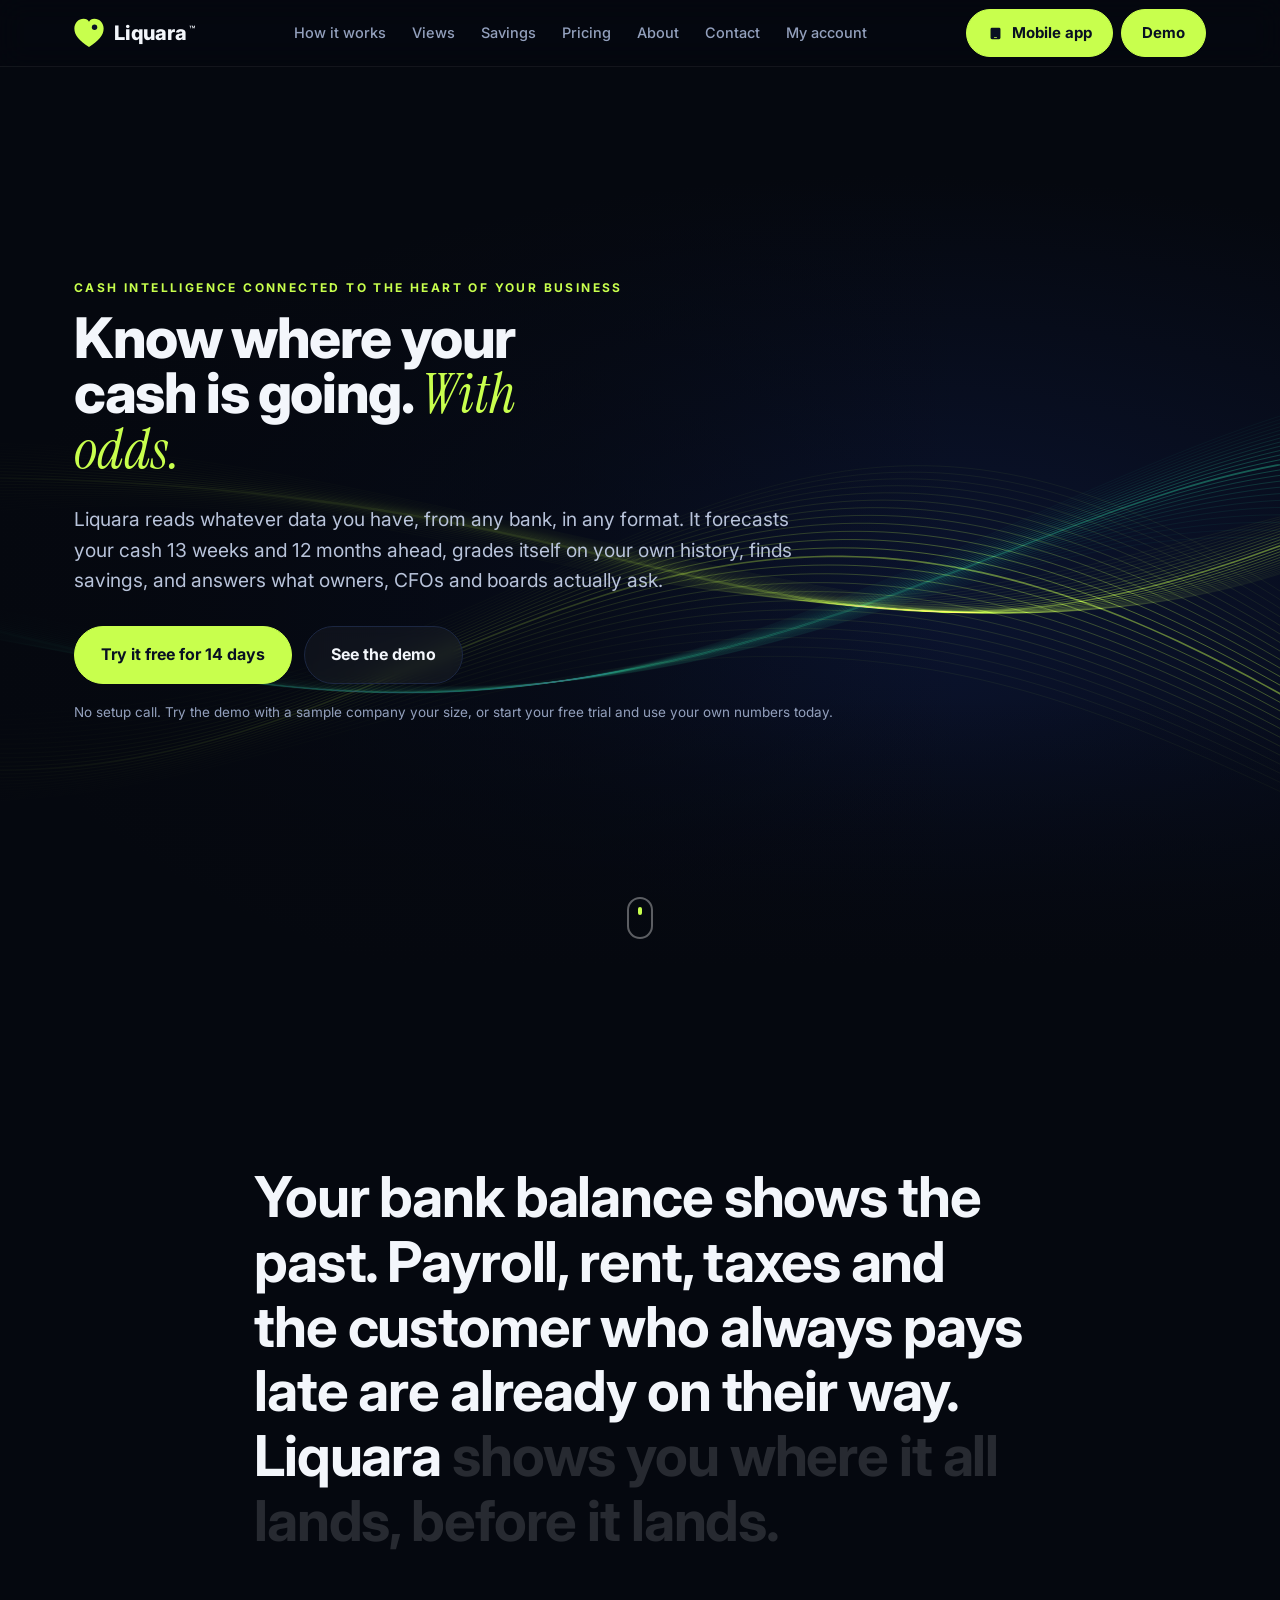
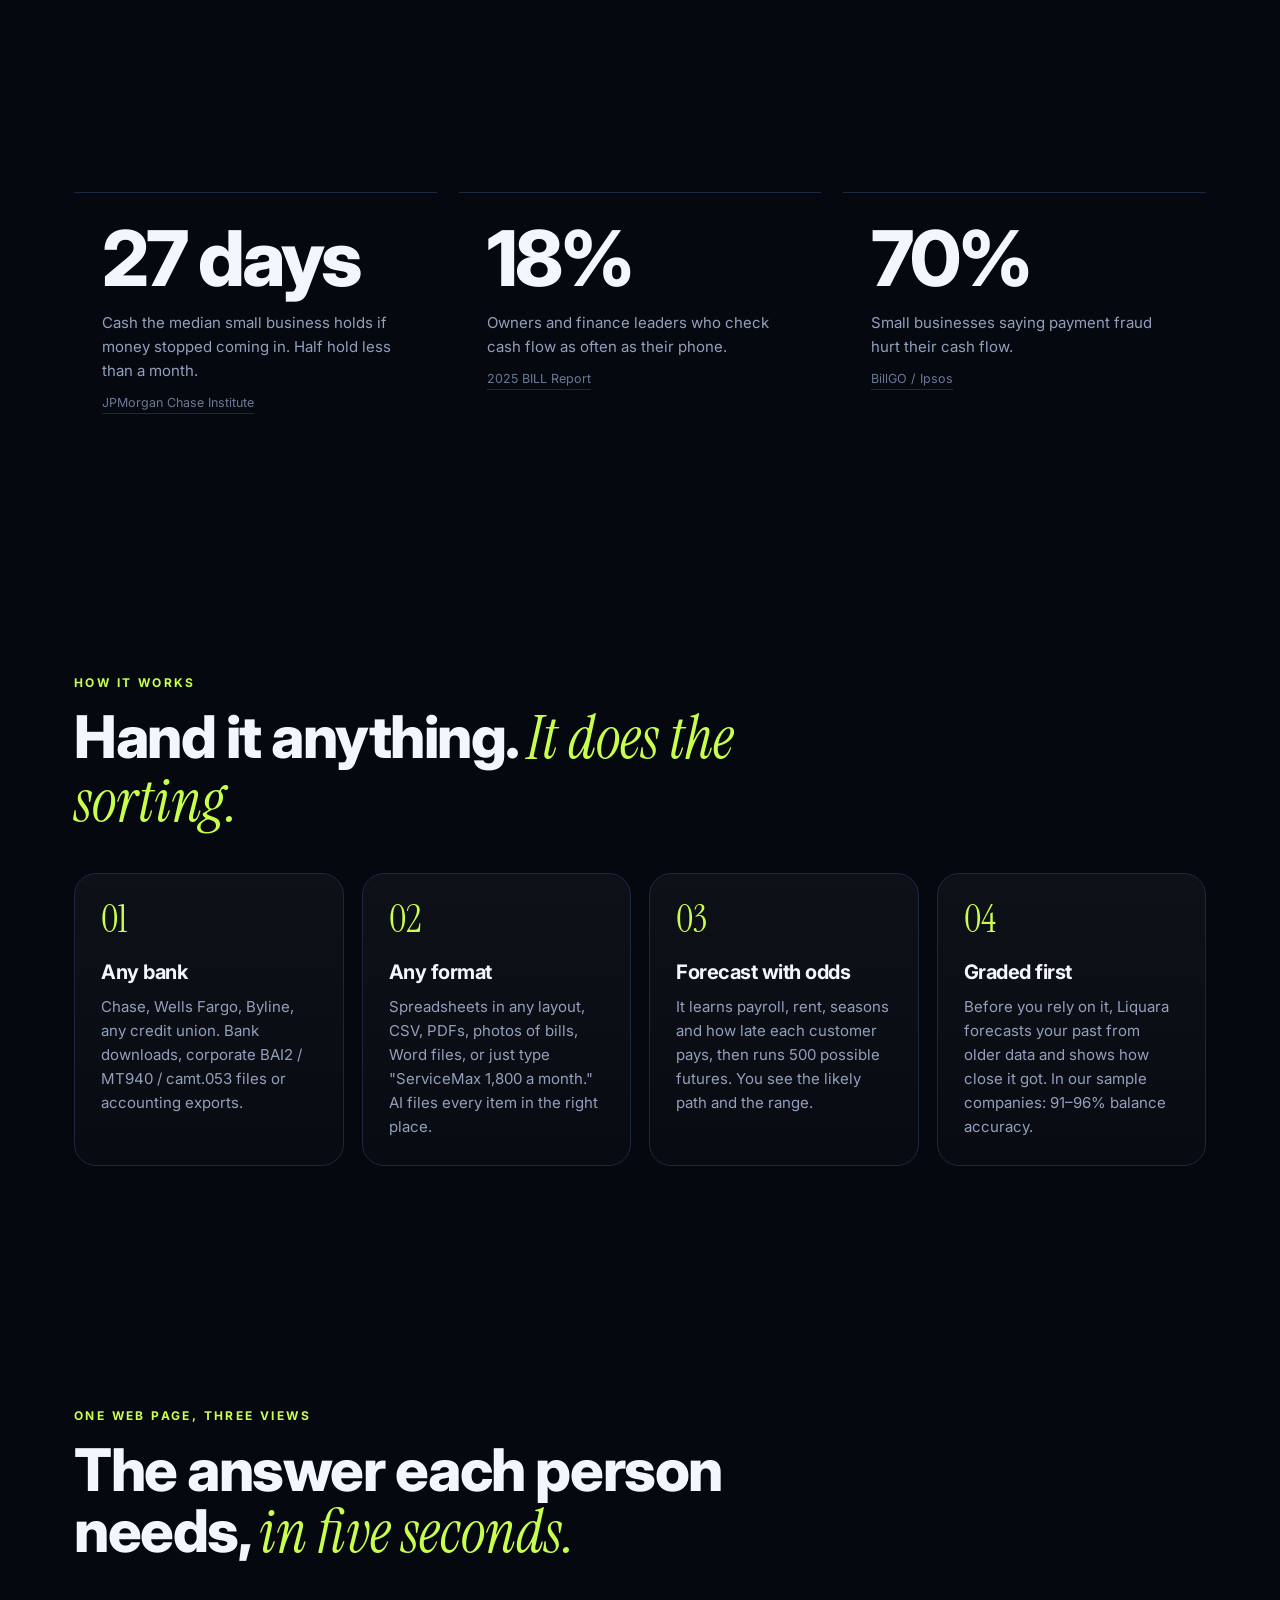
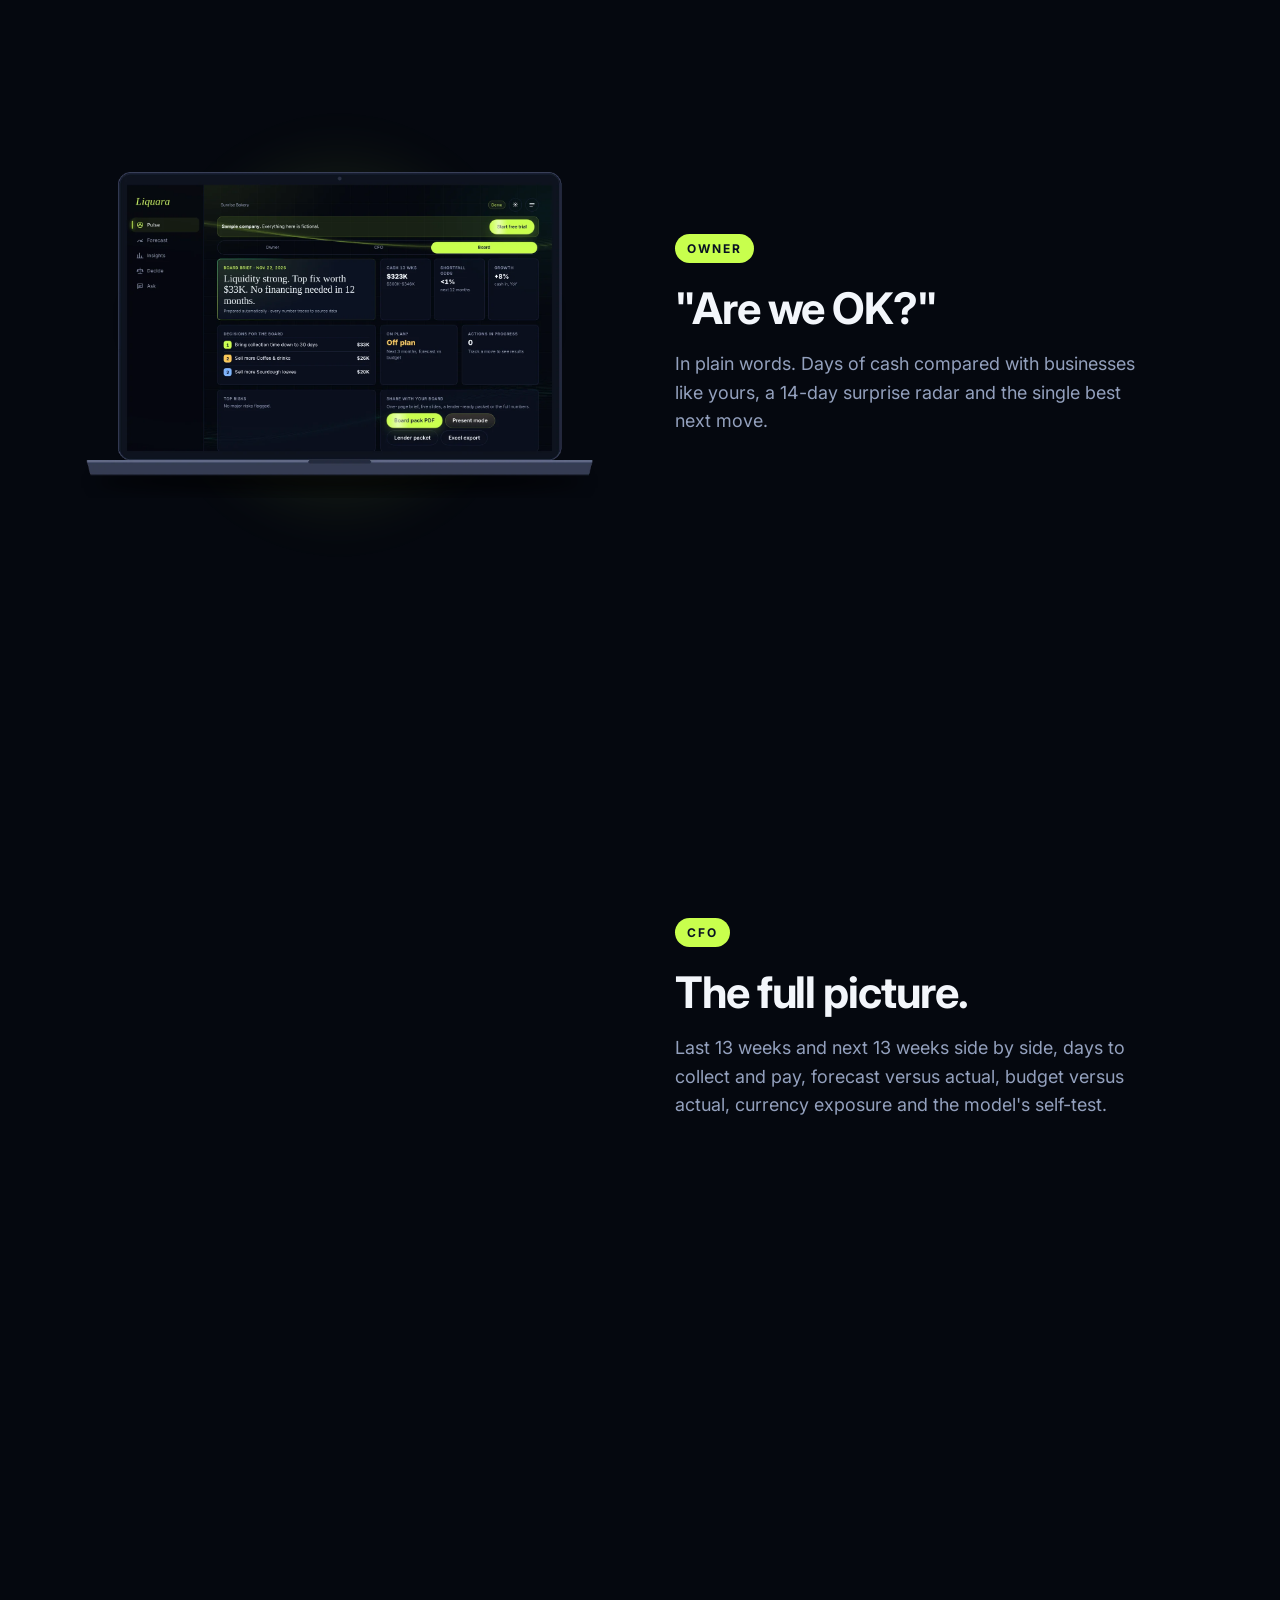
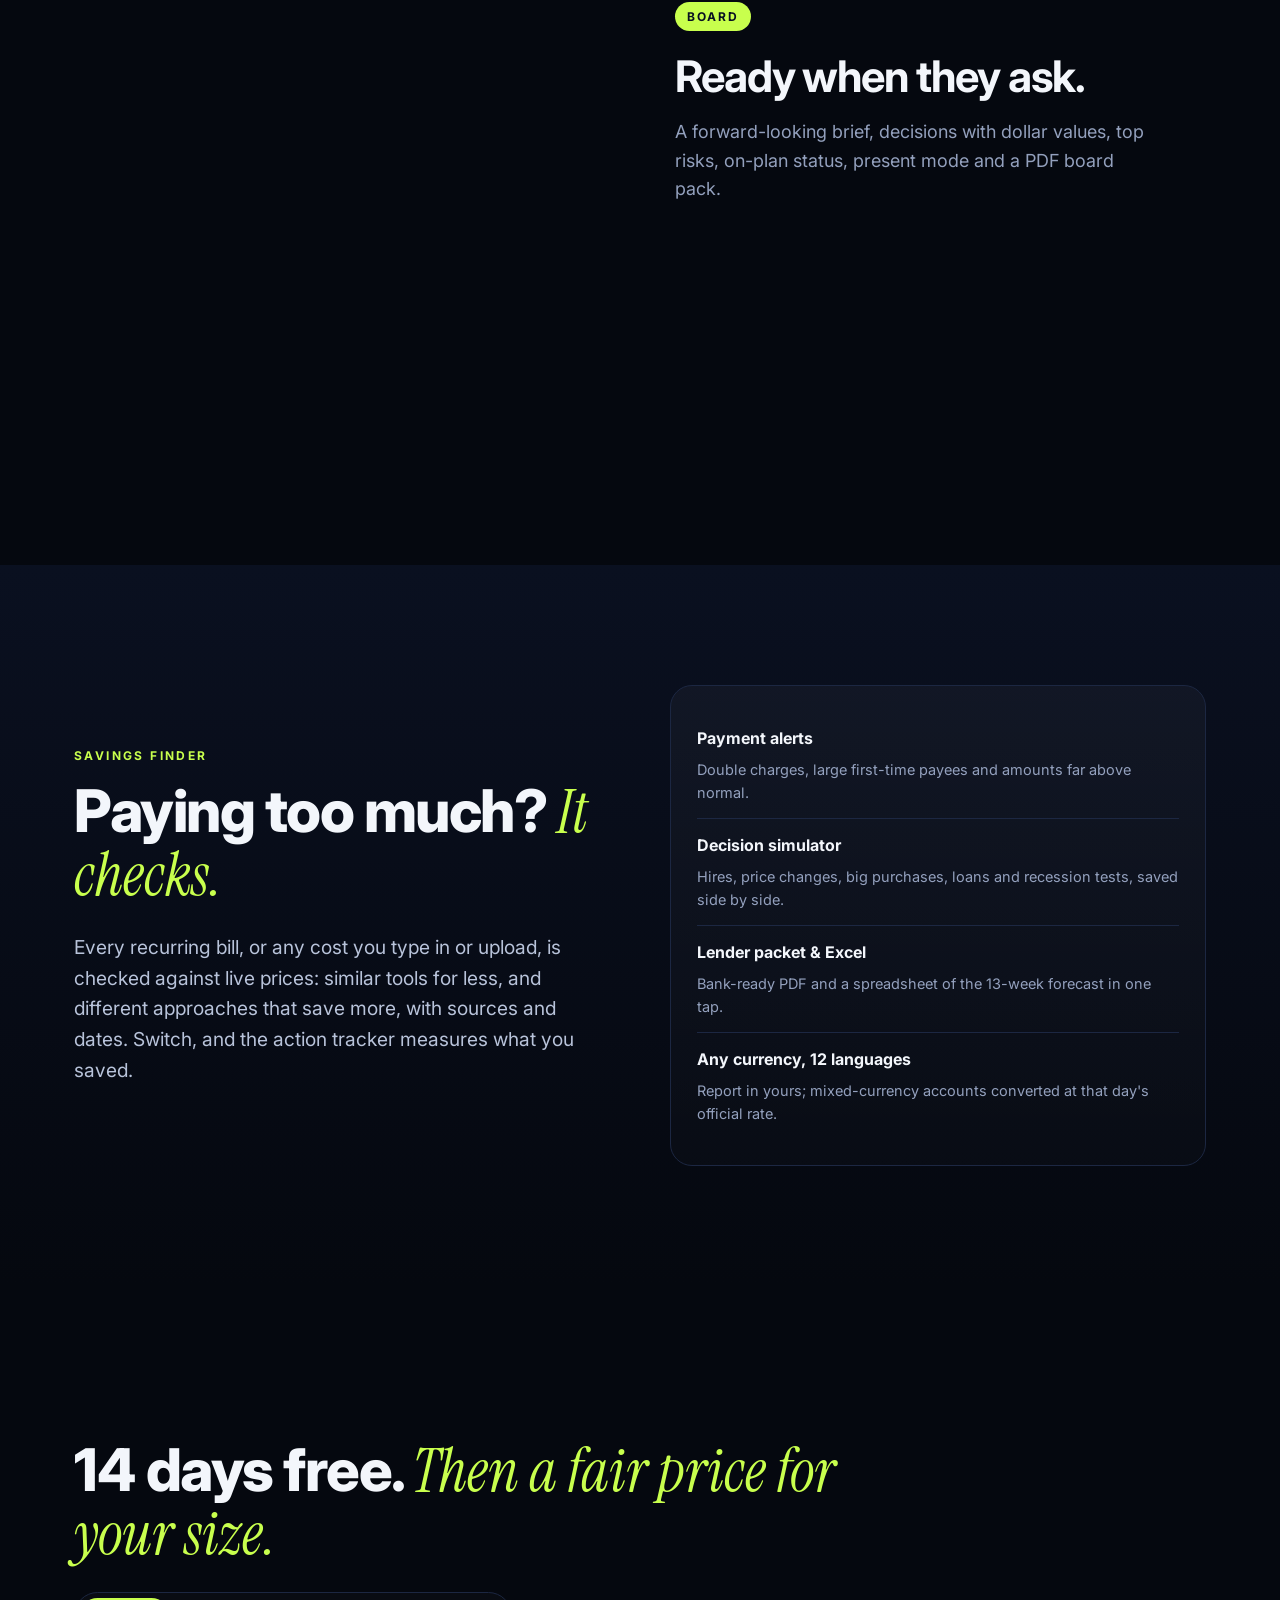
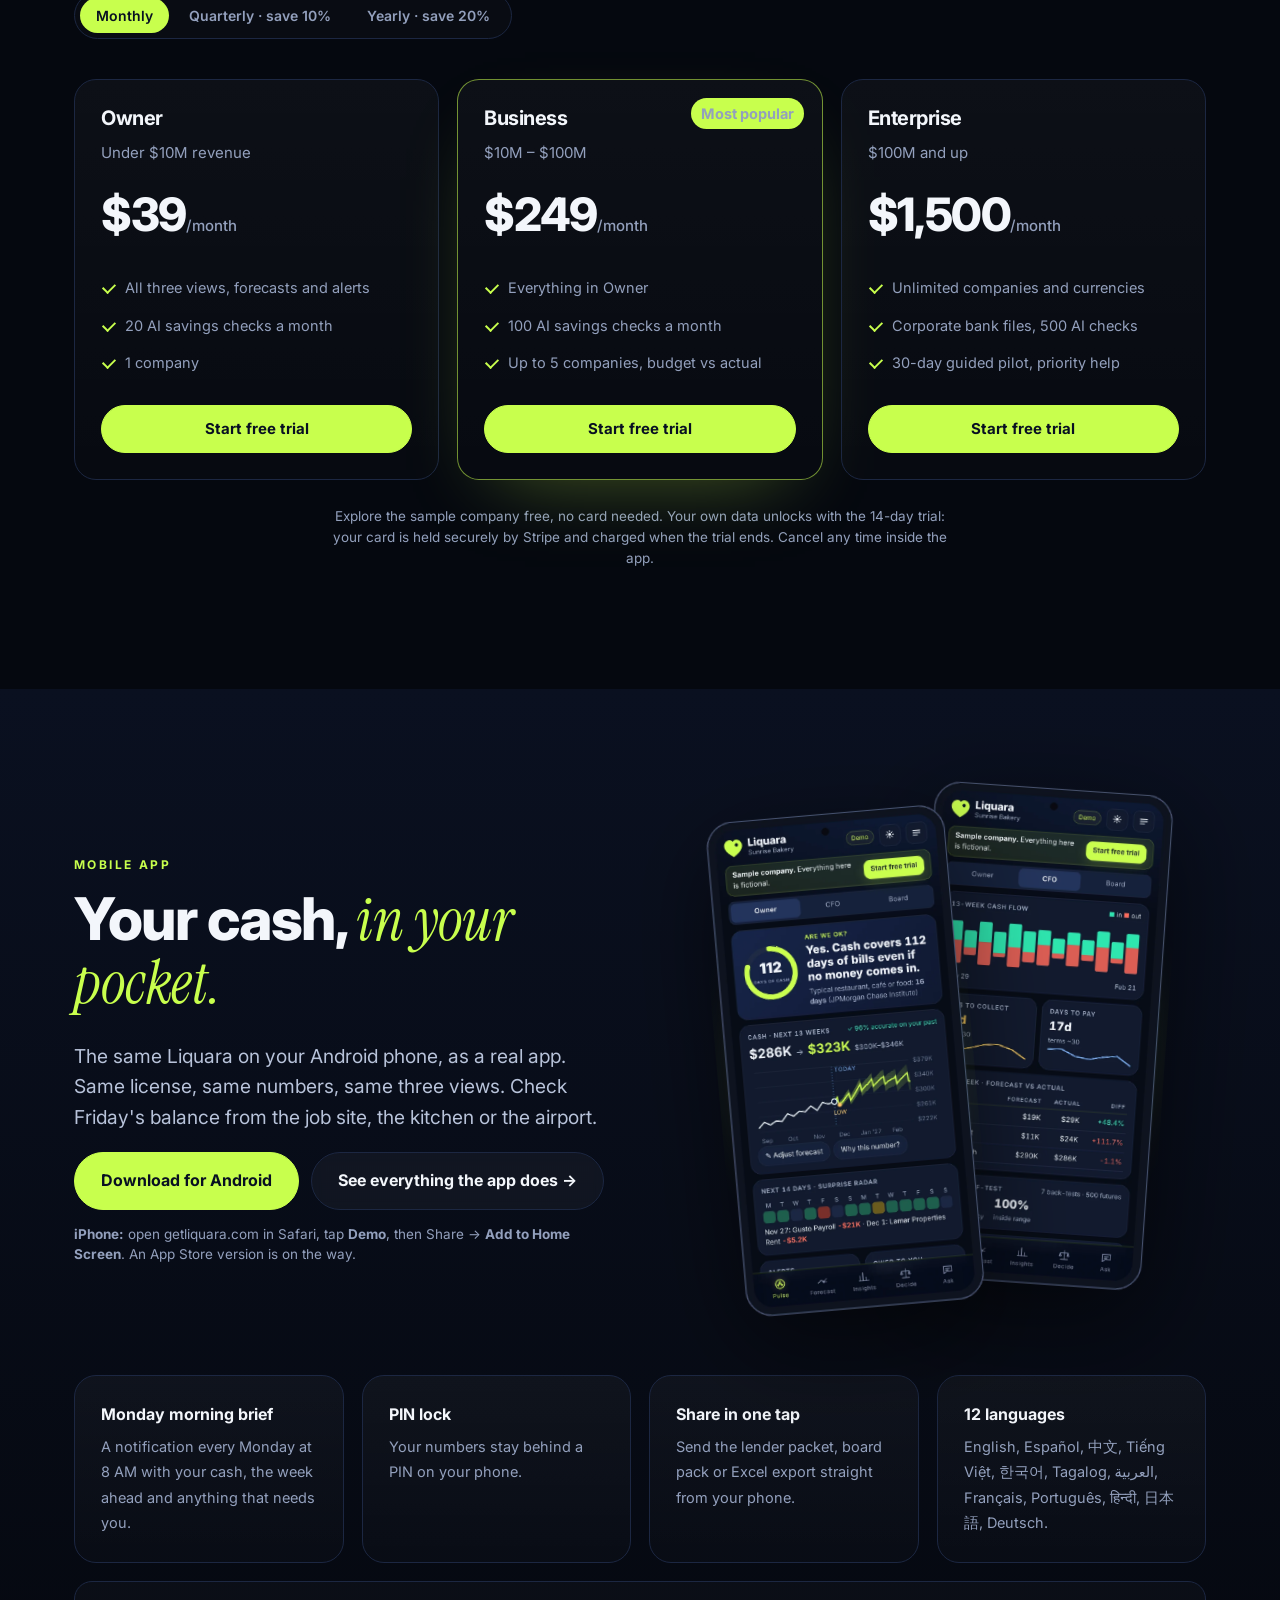
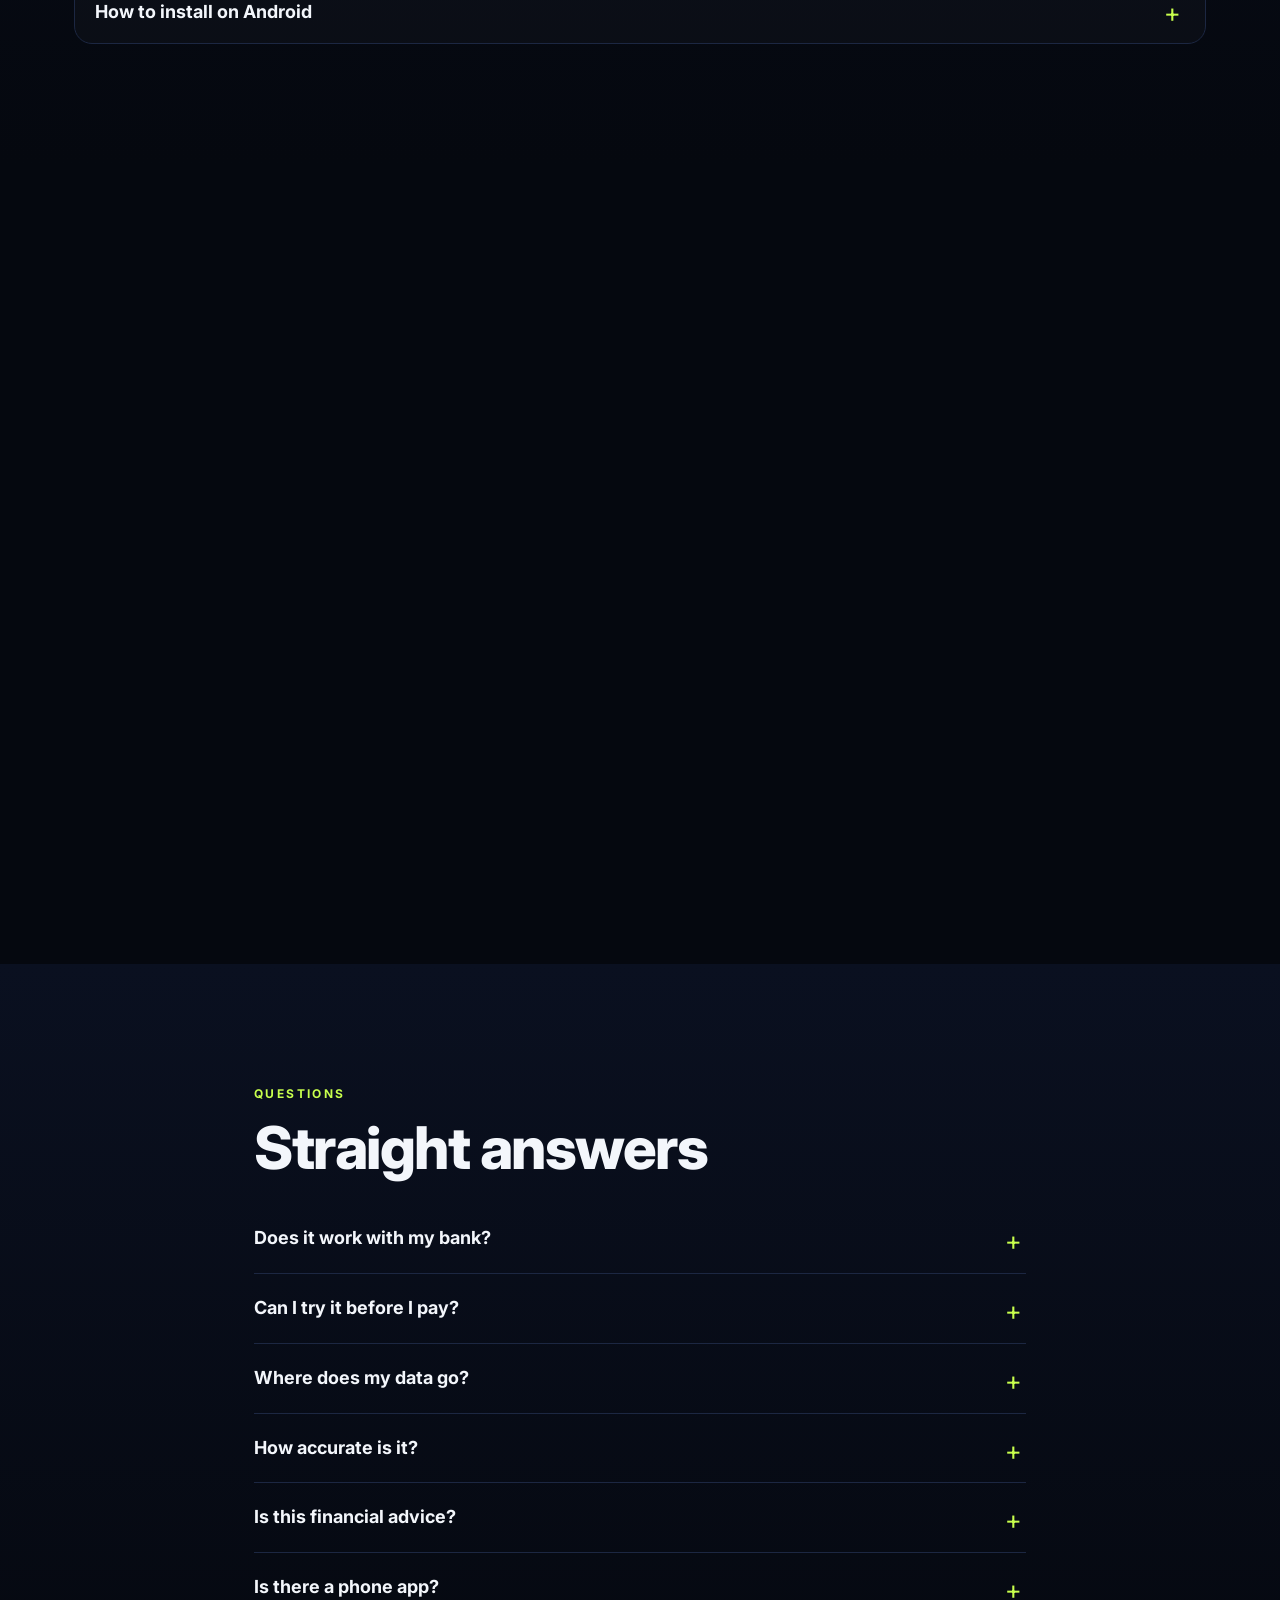
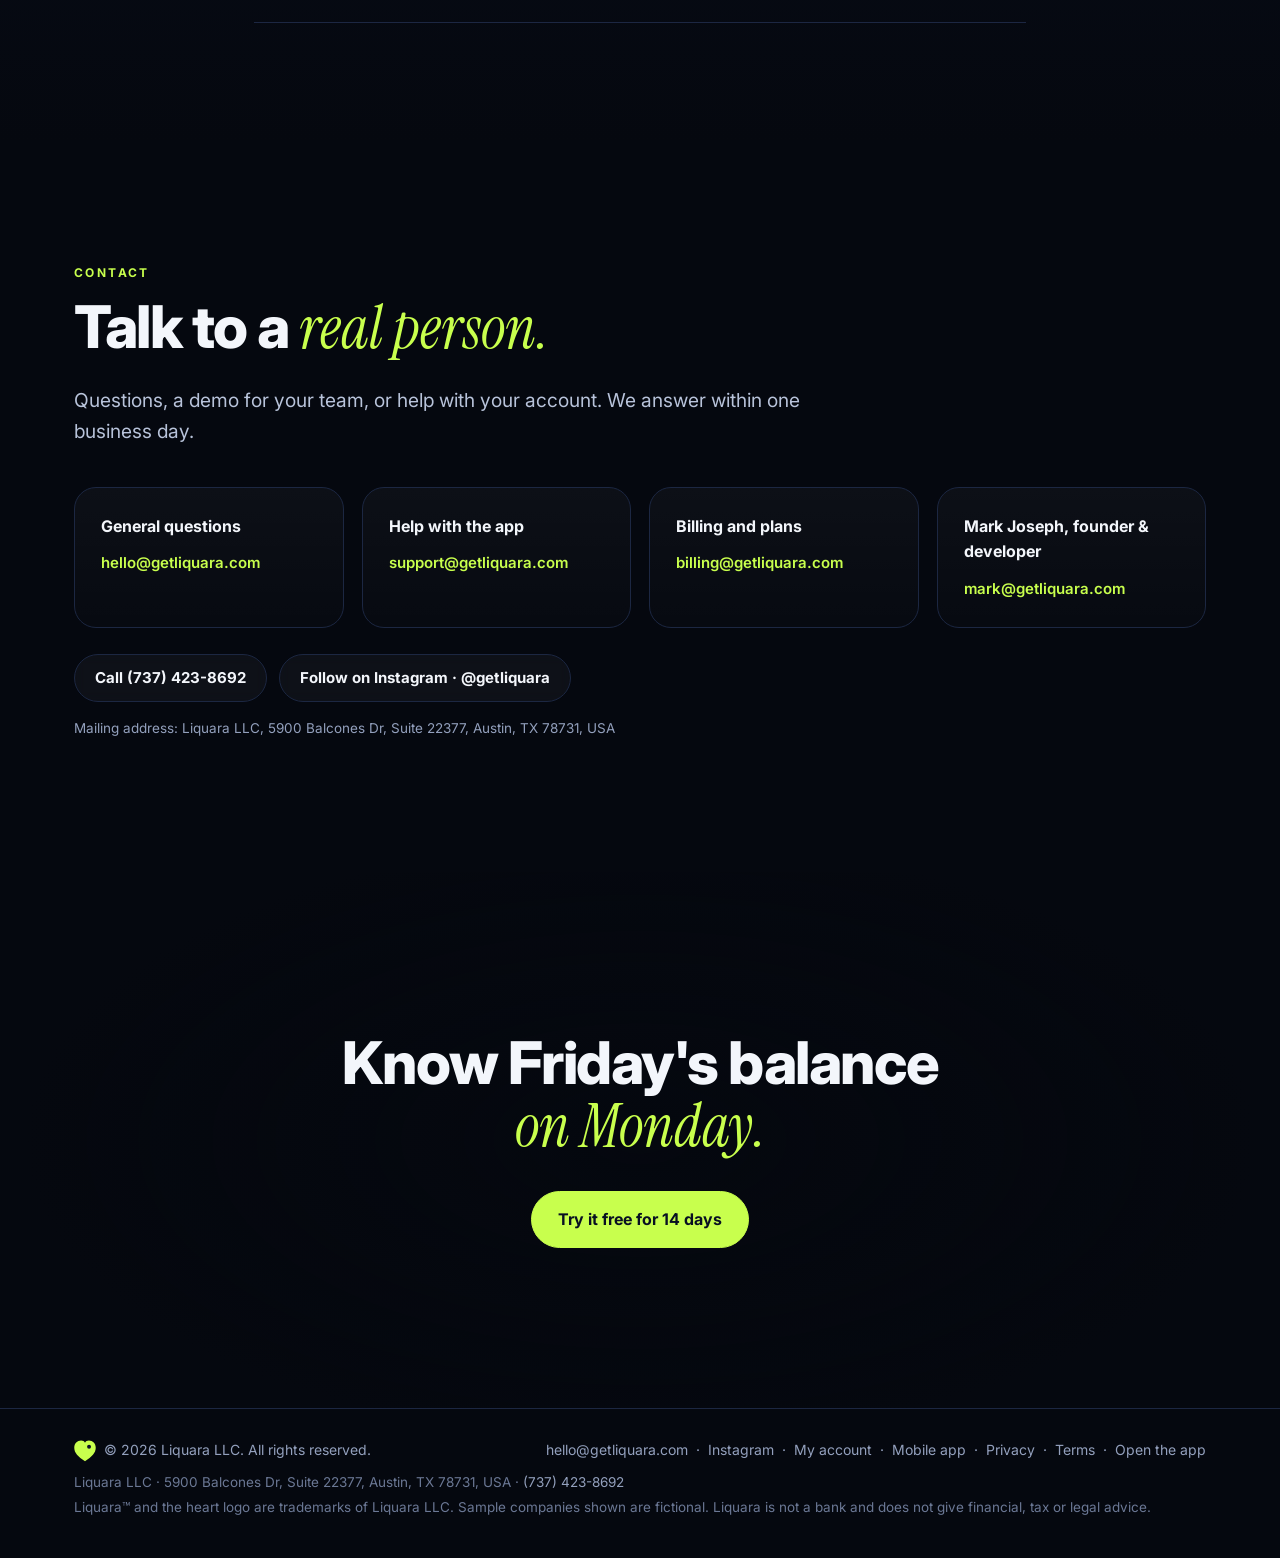
==== commit 043481b2: "Apply update from zip" ====
--- a/index.html
+++ b/index.html
@@ -15,10 +15,11 @@
 <link rel="preconnect" href="https://fonts.googleapis.com"><link rel="preconnect" href="https://fonts.gstatic.com" crossorigin>
 <link rel="stylesheet" href="https://fonts.googleapis.com/css2?family=Inter:wght@400;500;600;700;800&family=Instrument+Serif:ital@0;1&display=swap">
 <link rel="stylesheet" href="site.css">
+<script type="application/ld+json">{"@context":"https://schema.org","@type":"Organization","name":"Liquara","legalName":"Liquara LLC","url":"https://getliquara.com/","logo":"https://getliquara.com/icon-512.png","email":"hello@getliquara.com","telephone":"+1-737-423-8692","sameAs":["https://www.instagram.com/getliquara/"],"founder":{"@type":"Person","name":"Mark Joseph","jobTitle":"Founder, CEO & Developer"},"address":{"@type":"PostalAddress","streetAddress":"5900 Balcones Dr, Suite 22377","addressLocality":"Austin","addressRegion":"TX","postalCode":"78731","addressCountry":"US"}}</script>
 <script src="analytics.js" defer></script>
 </head>
 <body class="home">
-<header class="nav"><div class="wrap row"><a class="brand" href="#top" aria-label="Liquara home"><img src="logo.svg" alt="" width="30" height="30">Liquara</a><nav><a href="#how">How it works</a><a href="#views">Views</a><a href="#savings">Savings</a><a href="#pricing">Pricing</a><a href="#founder">About</a><a href="#contact">Contact</a><a href="account">My account</a></nav><div class="hbtns"><a class="btn pri appbtn" href="mobile"><svg viewBox="0 0 24 24" width="17" height="17" fill="currentColor" aria-hidden="true"><path d="M7 4h10a2 2 0 0 1 2 2v12a2 2 0 0 1-2 2H7a2 2 0 0 1-2-2V6a2 2 0 0 1 2-2zm3 14h4v-1h-4z"/></svg><span class="l">Mobile app</span><span class="s">App</span></a><a class="btn pri demobtn" href="app#demo">Demo</a></div></div></header>
+<header class="nav"><div class="wrap row"><a class="brand" href="#top" aria-label="Liquara home"><img src="logo.svg" alt="" width="30" height="30"><span>Liquara<span aria-hidden="true" style="font-size:.5em;font-weight:700;margin-left:2px;position:relative;top:-.72em;opacity:.85">™</span></span></a><nav><a href="#how">How it works</a><a href="#views">Views</a><a href="#savings">Savings</a><a href="#pricing">Pricing</a><a href="#founder">About</a><a href="#contact">Contact</a><a href="account">My account</a></nav><div class="hbtns"><a class="btn pri appbtn" href="mobile"><svg viewBox="0 0 24 24" width="17" height="17" fill="currentColor" aria-hidden="true"><path d="M7 4h10a2 2 0 0 1 2 2v12a2 2 0 0 1-2 2H7a2 2 0 0 1-2-2V6a2 2 0 0 1 2-2zm3 14h4v-1h-4z"/></svg><span class="l">Mobile app</span><span class="s">App</span></a><a class="btn pri demobtn" href="app#demo">Demo</a></div></div></header>
 <nav class="mnav"><a href="#how">How it works</a><a href="#views">Views</a><a href="#savings">Savings</a><a href="#pricing">Pricing</a><a href="#founder">About</a><a href="#faq">FAQ</a><a href="account">My account</a><a href="#contact">Contact</a></nav>
 
 <!-- 1. HERO -->
@@ -109,8 +110,8 @@
   <div>
     <div class="eyebrow rv">Meet the founder</div>
     <h2 class="rv">Built by a finance person, <em>for the people who sign the checks.</em></h2>
-    <p class="who rv"><b>Mark Joseph</b> · Founder &amp; CEO<br><span>FP&amp;A and AI Transformation Lead</span></p>
-    <p class="lead rv">Mark works where finance meets AI: financial planning and analysis (FP&amp;A), and leading AI projects that turn messy data into decisions. Liquara is the tool he wanted every business to have: one honest view of where the cash is going, with odds instead of guesses, priced so a corner shop gets the same forward view as a Fortune 500 treasury team.</p>
+    <p class="who rv"><b>Mark Joseph</b> · Founder, CEO &amp; Developer<br><span>FP&amp;A and AI Transformation Lead</span></p>
+    <p class="lead rv">Mark works where finance meets AI: financial planning and analysis (FP&amp;A), and leading AI projects that turn messy data into decisions. He founded Liquara and leads its design and development. It is the tool he wanted every business to have: one honest view of where the cash is going, with odds instead of guesses, priced so a corner shop gets the same forward view as a Fortune 500 treasury team.</p>
     <blockquote class="rv">"Every owner deserves to know Friday's balance on Monday."</blockquote>
     <a class="btn ghost rv" href="mailto:mark@getliquara.com">Email Mark directly · mark@getliquara.com</a>
   </div>
@@ -134,8 +135,10 @@
     <a class="card rv" href="mailto:hello@getliquara.com"><b>General questions</b><span>hello@getliquara.com</span></a>
     <a class="card rv" href="mailto:support@getliquara.com"><b>Help with the app</b><span>support@getliquara.com</span></a>
     <a class="card rv" href="mailto:billing@getliquara.com"><b>Billing and plans</b><span>billing@getliquara.com</span></a>
-    <a class="card rv" href="mailto:mark@getliquara.com"><b>Mark Joseph, founder</b><span>mark@getliquara.com</span></a>
+    <a class="card rv" href="mailto:mark@getliquara.com"><b>Mark Joseph, founder &amp; developer</b><span>mark@getliquara.com</span></a>
   </div>
+  <p class="rv" style="margin:26px 0 0;display:flex;flex-wrap:wrap;gap:12px"><a class="btn ghost" href="tel:+17374238692">Call (737) 423-8692</a><a class="btn ghost" href="https://www.instagram.com/getliquara/" target="_blank" rel="noopener me">Follow on Instagram · @getliquara</a></p>
+  <p class="tiny rv" style="margin-top:16px">Mailing address: Liquara LLC, 5900 Balcones Dr, Suite 22377, Austin, TX 78731, USA</p>
 </div></section>
 
 <!-- 12. FINAL CTA -->
@@ -144,7 +147,7 @@
   <div class="row cta rv" style="justify-content:center"><a class="btn pri big" href="app#plans">Try it free for 14 days</a></div>
 </div></section>
 
-<footer><div class="wrap row"><span><img src="logo.svg" alt="" width="22" height="22"> Liquara · © 2026 Mark Joseph</span><span><a href="mailto:hello@getliquara.com">hello@getliquara.com</a> · <a href="account">My account</a> · <a href="mobile">Mobile app</a> · <a href="privacy">Privacy</a> · <a href="terms">Terms</a> · <a href="app">Open the app</a></span></div><p class="tiny wrap">Sample companies shown are fictional. Liquara is not a bank and does not give financial, tax or legal advice.</p></footer>
+<footer><div class="wrap row"><span><img src="logo.svg" alt="" width="22" height="22"> © 2026 Liquara LLC. All rights reserved.</span><span><a href="mailto:hello@getliquara.com">hello@getliquara.com</a> · <a href="https://www.instagram.com/getliquara/" target="_blank" rel="noopener me">Instagram</a> · <a href="account">My account</a> · <a href="mobile">Mobile app</a> · <a href="privacy">Privacy</a> · <a href="terms">Terms</a> · <a href="app">Open the app</a></span></div><p class="tiny wrap">Liquara LLC · 5900 Balcones Dr, Suite 22377, Austin, TX 78731, USA · <a href="tel:+17374238692" style="white-space:nowrap">(737) 423-8692</a></p><p class="tiny wrap" style="margin-top:4px">Liquara™ and the heart logo are trademarks of Liquara LLC. Sample companies shown are fictional. Liquara is not a bank and does not give financial, tax or legal advice.</p></footer>
 <script src="site.js"></script>
 </body>
 </html>
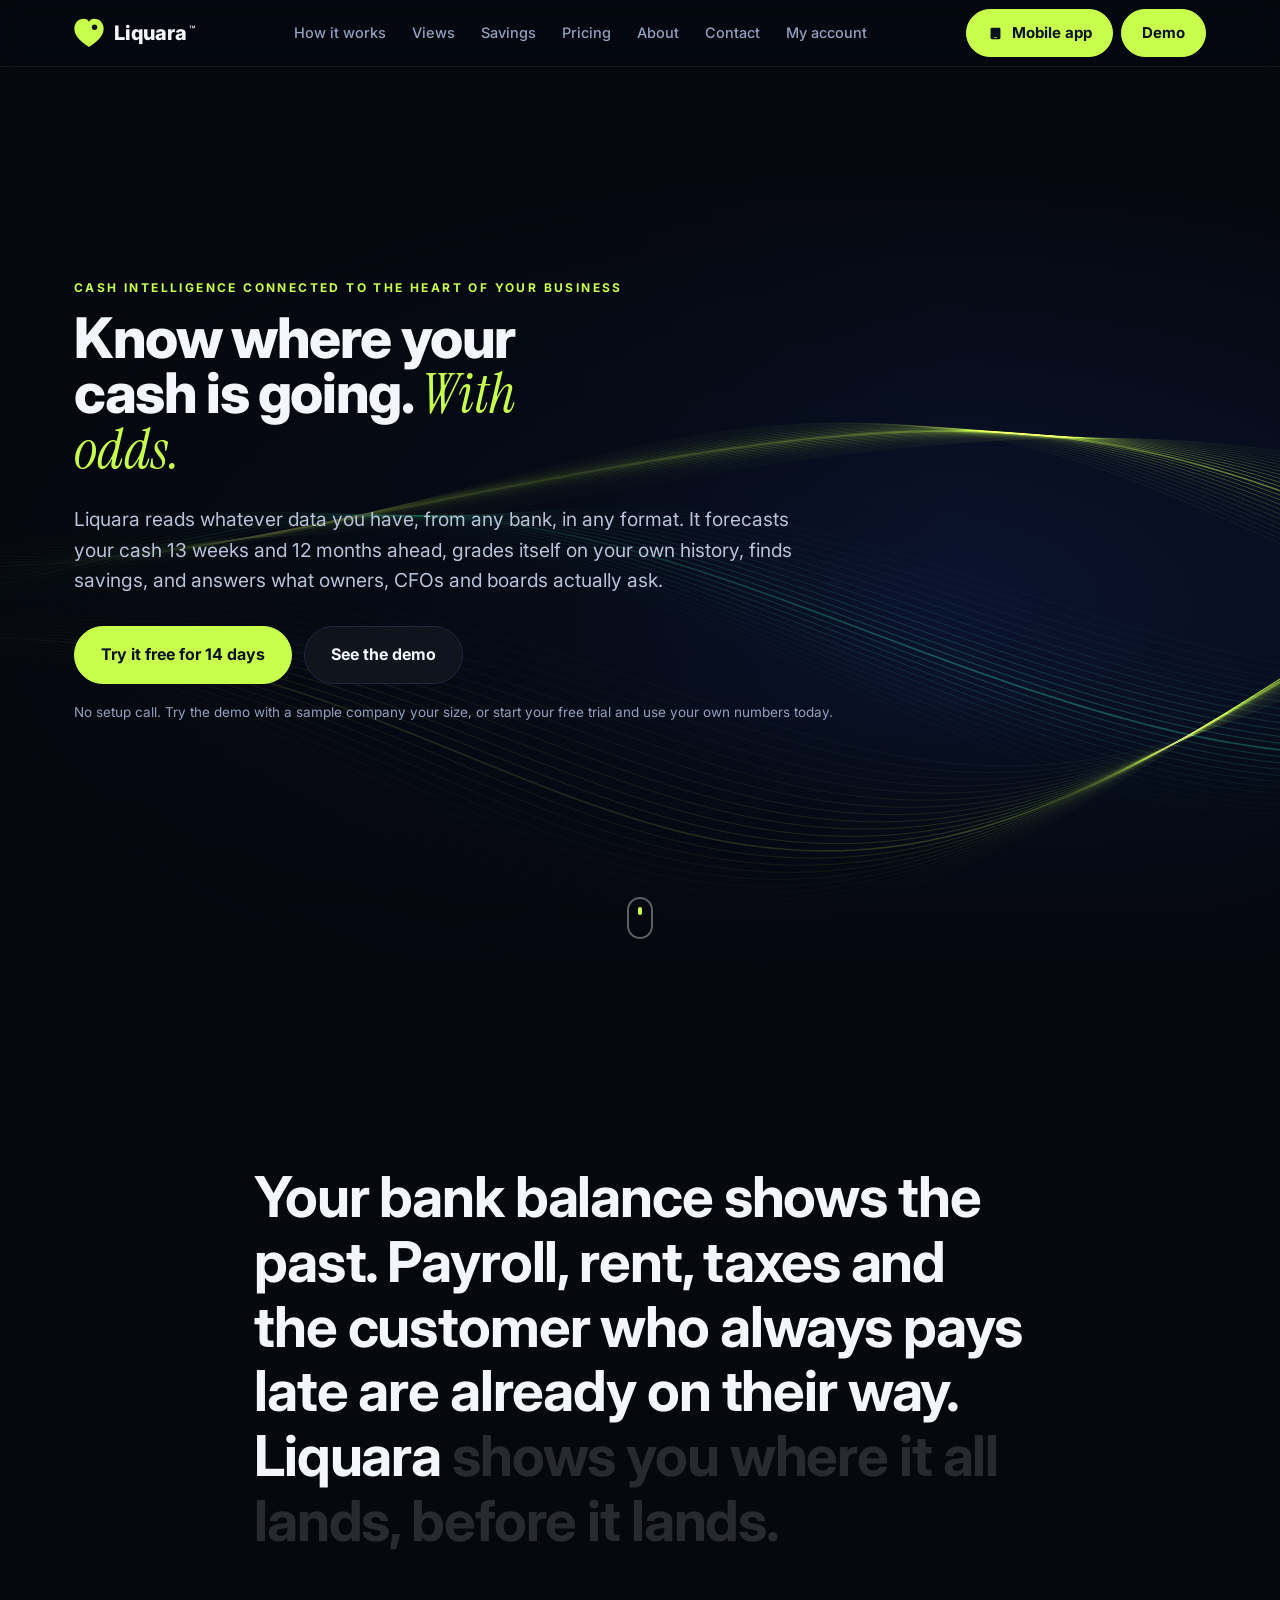
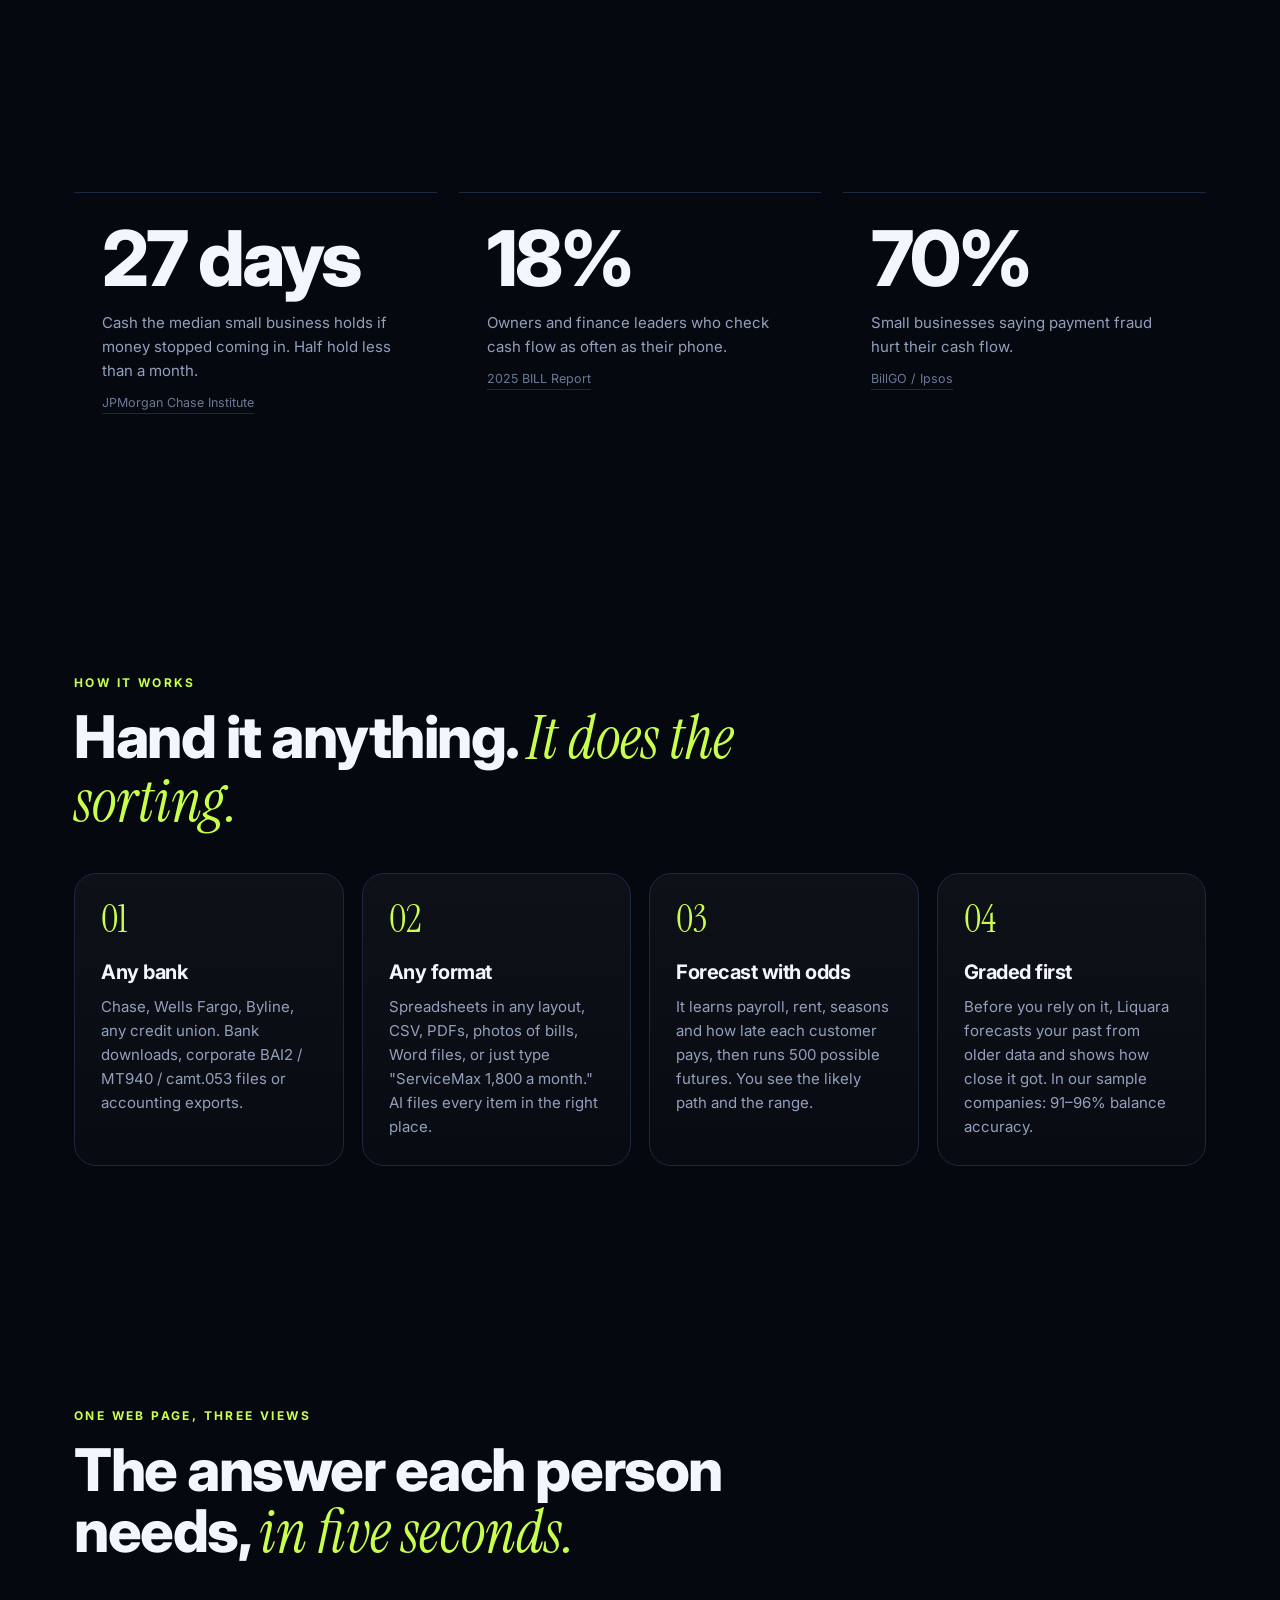
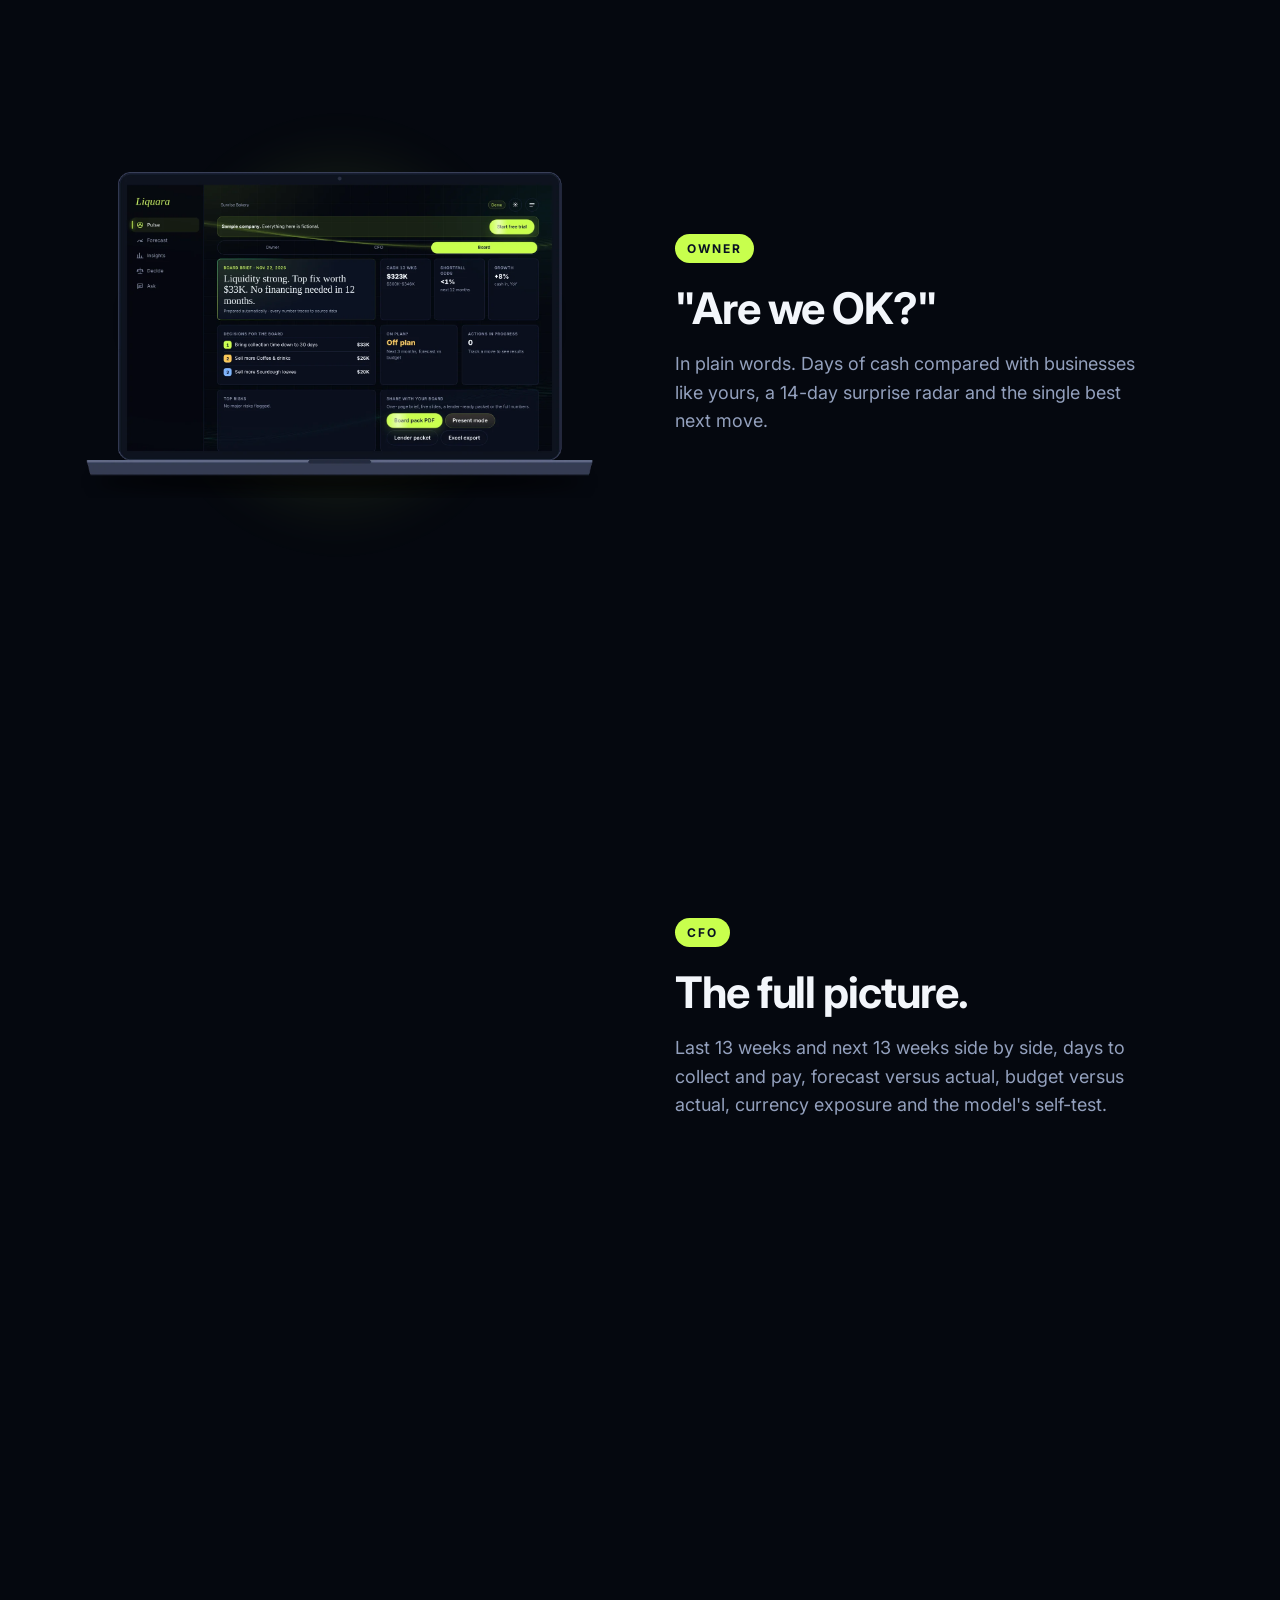
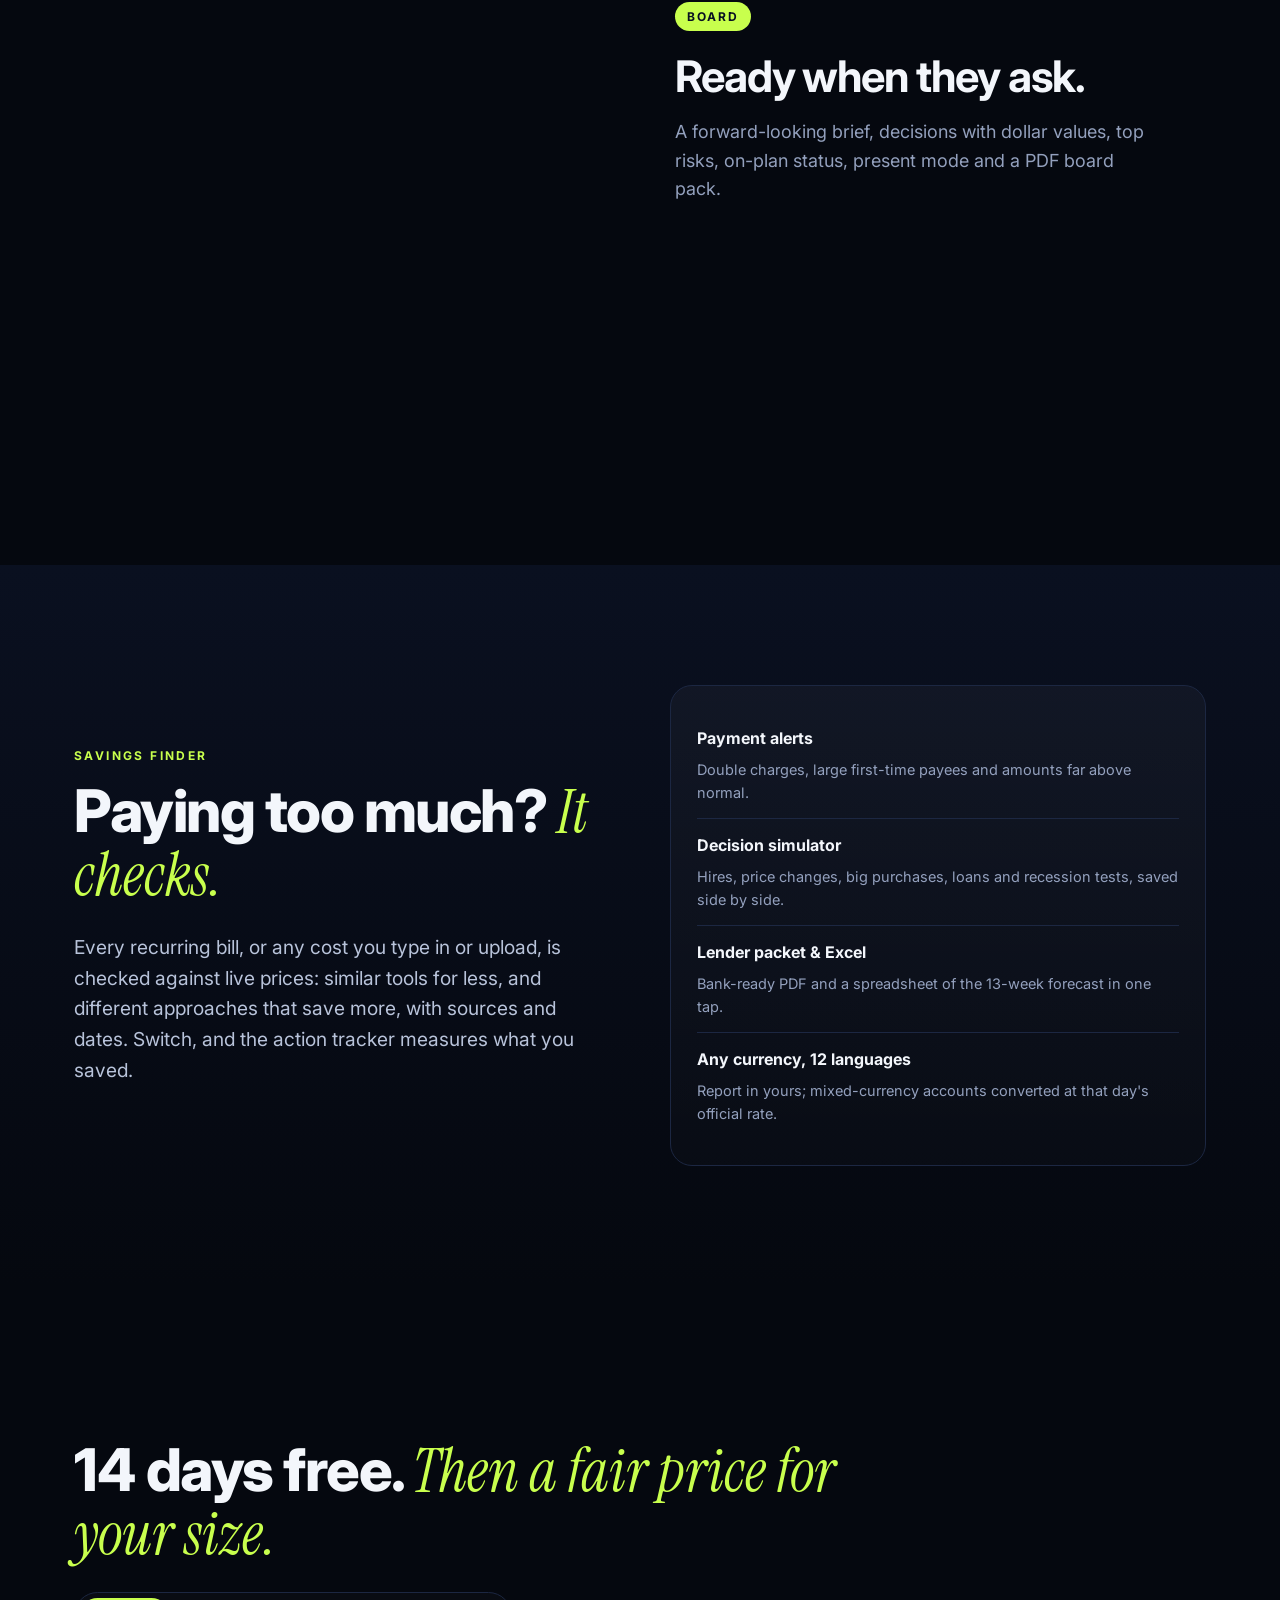
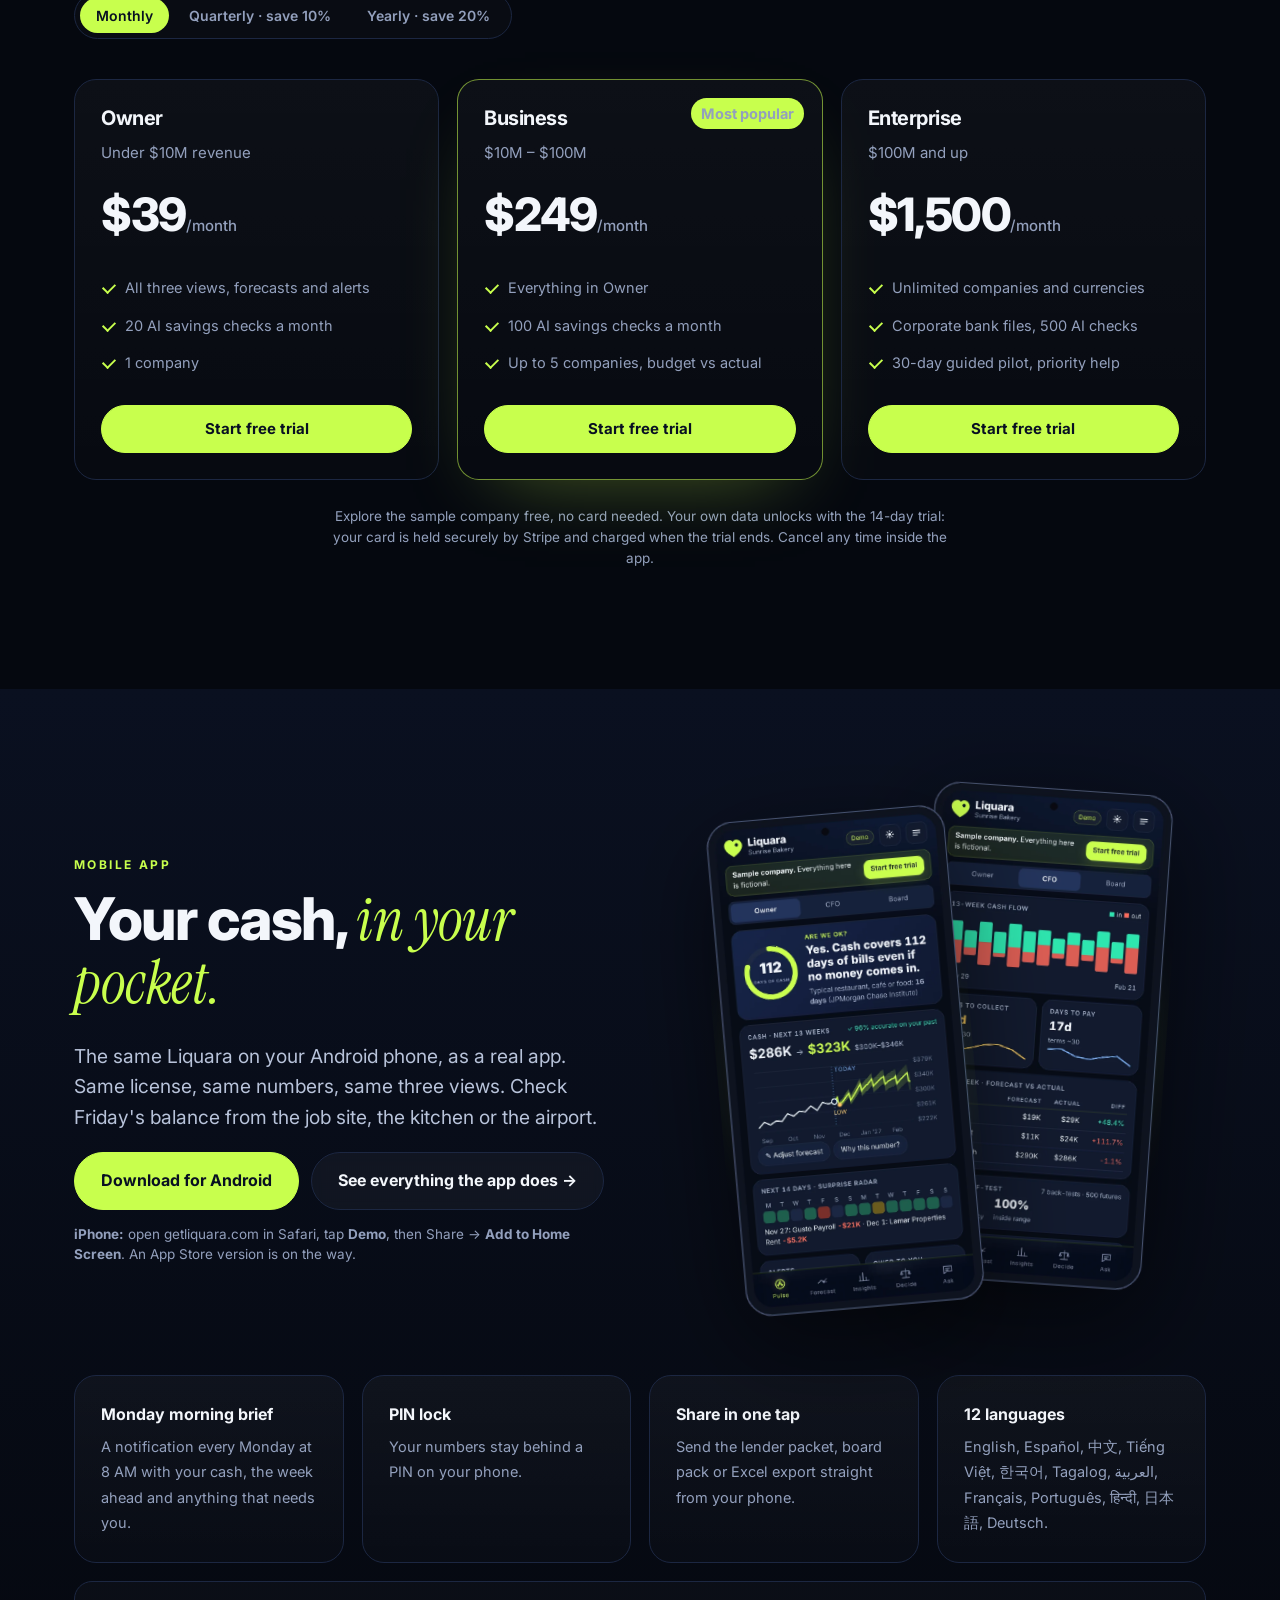
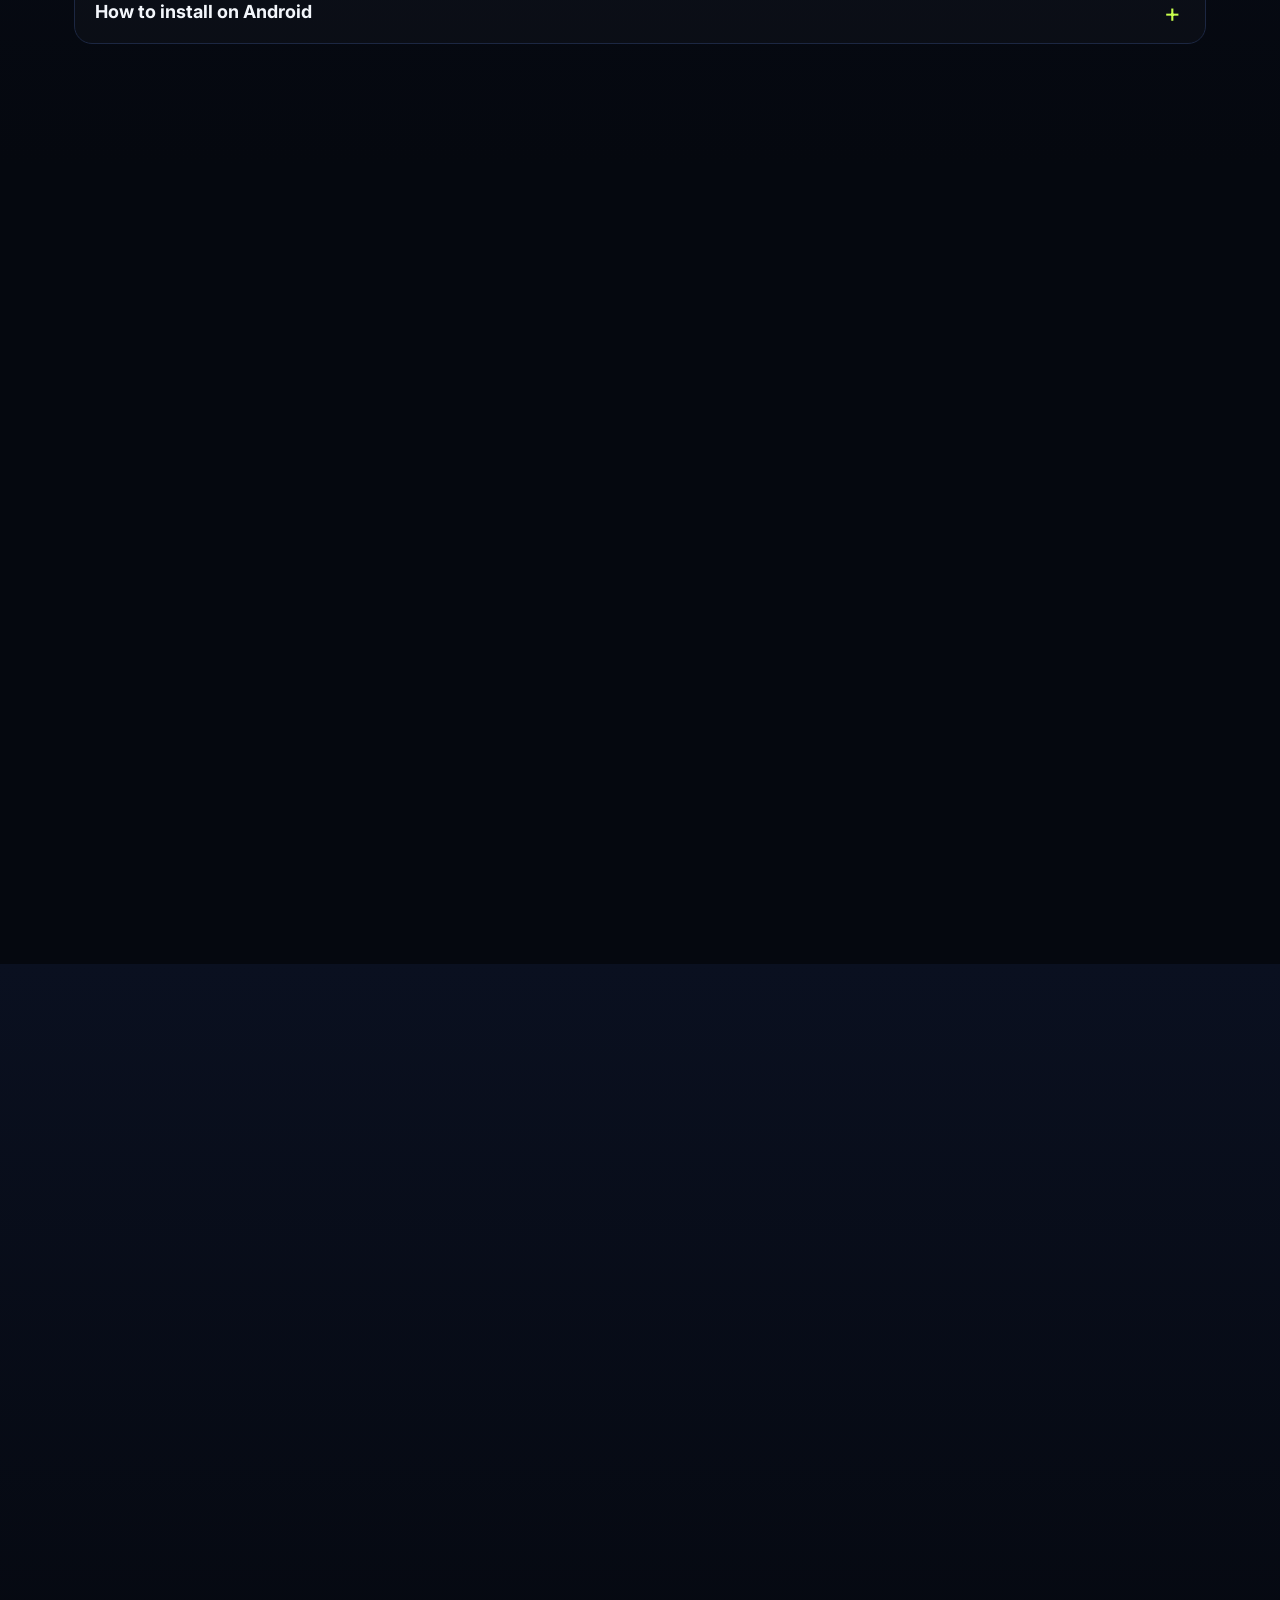
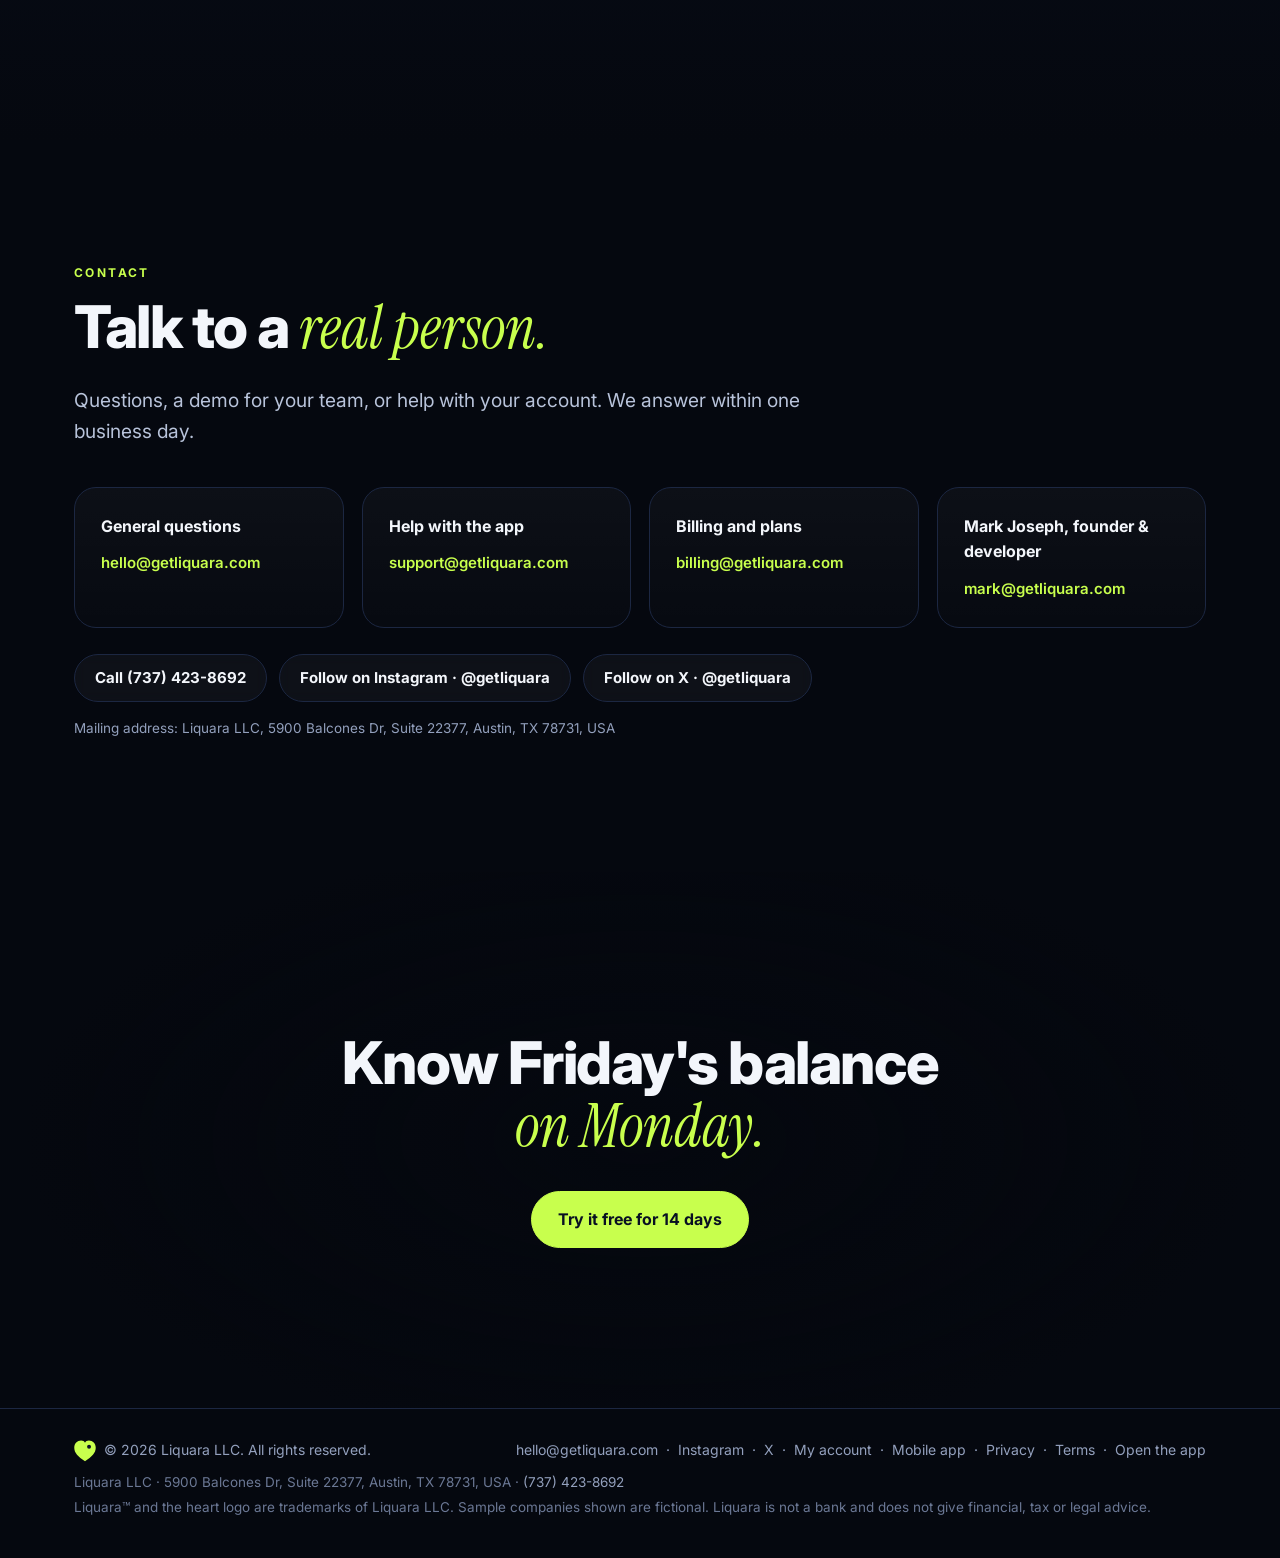
==== commit f2f70a6d: "Apply update from zip" ====
--- a/index.html
+++ b/index.html
@@ -15,7 +15,7 @@
 <link rel="preconnect" href="https://fonts.googleapis.com"><link rel="preconnect" href="https://fonts.gstatic.com" crossorigin>
 <link rel="stylesheet" href="https://fonts.googleapis.com/css2?family=Inter:wght@400;500;600;700;800&family=Instrument+Serif:ital@0;1&display=swap">
 <link rel="stylesheet" href="site.css">
-<script type="application/ld+json">{"@context":"https://schema.org","@type":"Organization","name":"Liquara","legalName":"Liquara LLC","url":"https://getliquara.com/","logo":"https://getliquara.com/icon-512.png","email":"hello@getliquara.com","telephone":"+1-737-423-8692","sameAs":["https://www.instagram.com/getliquara/"],"founder":{"@type":"Person","name":"Mark Joseph","jobTitle":"Founder, CEO & Developer"},"address":{"@type":"PostalAddress","streetAddress":"5900 Balcones Dr, Suite 22377","addressLocality":"Austin","addressRegion":"TX","postalCode":"78731","addressCountry":"US"}}</script>
+<script type="application/ld+json">{"@context":"https://schema.org","@type":"Organization","name":"Liquara","legalName":"Liquara LLC","url":"https://getliquara.com/","logo":"https://getliquara.com/icon-512.png","email":"hello@getliquara.com","telephone":"+1-737-423-8692","sameAs":["https://www.instagram.com/getliquara/","https://x.com/getliquara"],"founder":{"@type":"Person","name":"Mark Joseph","jobTitle":"Founder, CEO & Developer"},"address":{"@type":"PostalAddress","streetAddress":"5900 Balcones Dr, Suite 22377","addressLocality":"Austin","addressRegion":"TX","postalCode":"78731","addressCountry":"US"}}</script>
 <script src="analytics.js" defer></script>
 </head>
 <body class="home">
@@ -137,7 +137,7 @@
     <a class="card rv" href="mailto:billing@getliquara.com"><b>Billing and plans</b><span>billing@getliquara.com</span></a>
     <a class="card rv" href="mailto:mark@getliquara.com"><b>Mark Joseph, founder &amp; developer</b><span>mark@getliquara.com</span></a>
   </div>
-  <p class="rv" style="margin:26px 0 0;display:flex;flex-wrap:wrap;gap:12px"><a class="btn ghost" href="tel:+17374238692">Call (737) 423-8692</a><a class="btn ghost" href="https://www.instagram.com/getliquara/" target="_blank" rel="noopener me">Follow on Instagram · @getliquara</a></p>
+  <p class="rv" style="margin:26px 0 0;display:flex;flex-wrap:wrap;gap:12px"><a class="btn ghost" href="tel:+17374238692">Call (737) 423-8692</a><a class="btn ghost" href="https://www.instagram.com/getliquara/" target="_blank" rel="noopener me">Follow on Instagram · @getliquara</a><a class="btn ghost" href="https://x.com/getliquara" target="_blank" rel="noopener me">Follow on X · @getliquara</a></p>
   <p class="tiny rv" style="margin-top:16px">Mailing address: Liquara LLC, 5900 Balcones Dr, Suite 22377, Austin, TX 78731, USA</p>
 </div></section>
 
@@ -147,7 +147,7 @@
   <div class="row cta rv" style="justify-content:center"><a class="btn pri big" href="app#plans">Try it free for 14 days</a></div>
 </div></section>
 
-<footer><div class="wrap row"><span><img src="logo.svg" alt="" width="22" height="22"> © 2026 Liquara LLC. All rights reserved.</span><span><a href="mailto:hello@getliquara.com">hello@getliquara.com</a> · <a href="https://www.instagram.com/getliquara/" target="_blank" rel="noopener me">Instagram</a> · <a href="account">My account</a> · <a href="mobile">Mobile app</a> · <a href="privacy">Privacy</a> · <a href="terms">Terms</a> · <a href="app">Open the app</a></span></div><p class="tiny wrap">Liquara LLC · 5900 Balcones Dr, Suite 22377, Austin, TX 78731, USA · <a href="tel:+17374238692" style="white-space:nowrap">(737) 423-8692</a></p><p class="tiny wrap" style="margin-top:4px">Liquara™ and the heart logo are trademarks of Liquara LLC. Sample companies shown are fictional. Liquara is not a bank and does not give financial, tax or legal advice.</p></footer>
+<footer><div class="wrap row"><span><img src="logo.svg" alt="" width="22" height="22"> © 2026 Liquara LLC. All rights reserved.</span><span><a href="mailto:hello@getliquara.com">hello@getliquara.com</a> · <a href="https://www.instagram.com/getliquara/" target="_blank" rel="noopener me">Instagram</a> · <a href="https://x.com/getliquara" target="_blank" rel="noopener me">X</a> · <a href="account">My account</a> · <a href="mobile">Mobile app</a> · <a href="privacy">Privacy</a> · <a href="terms">Terms</a> · <a href="app">Open the app</a></span></div><p class="tiny wrap">Liquara LLC · 5900 Balcones Dr, Suite 22377, Austin, TX 78731, USA · <a href="tel:+17374238692" style="white-space:nowrap">(737) 423-8692</a></p><p class="tiny wrap" style="margin-top:4px">Liquara™ and the heart logo are trademarks of Liquara LLC. Sample companies shown are fictional. Liquara is not a bank and does not give financial, tax or legal advice.</p></footer>
 <script src="site.js"></script>
 </body>
 </html>
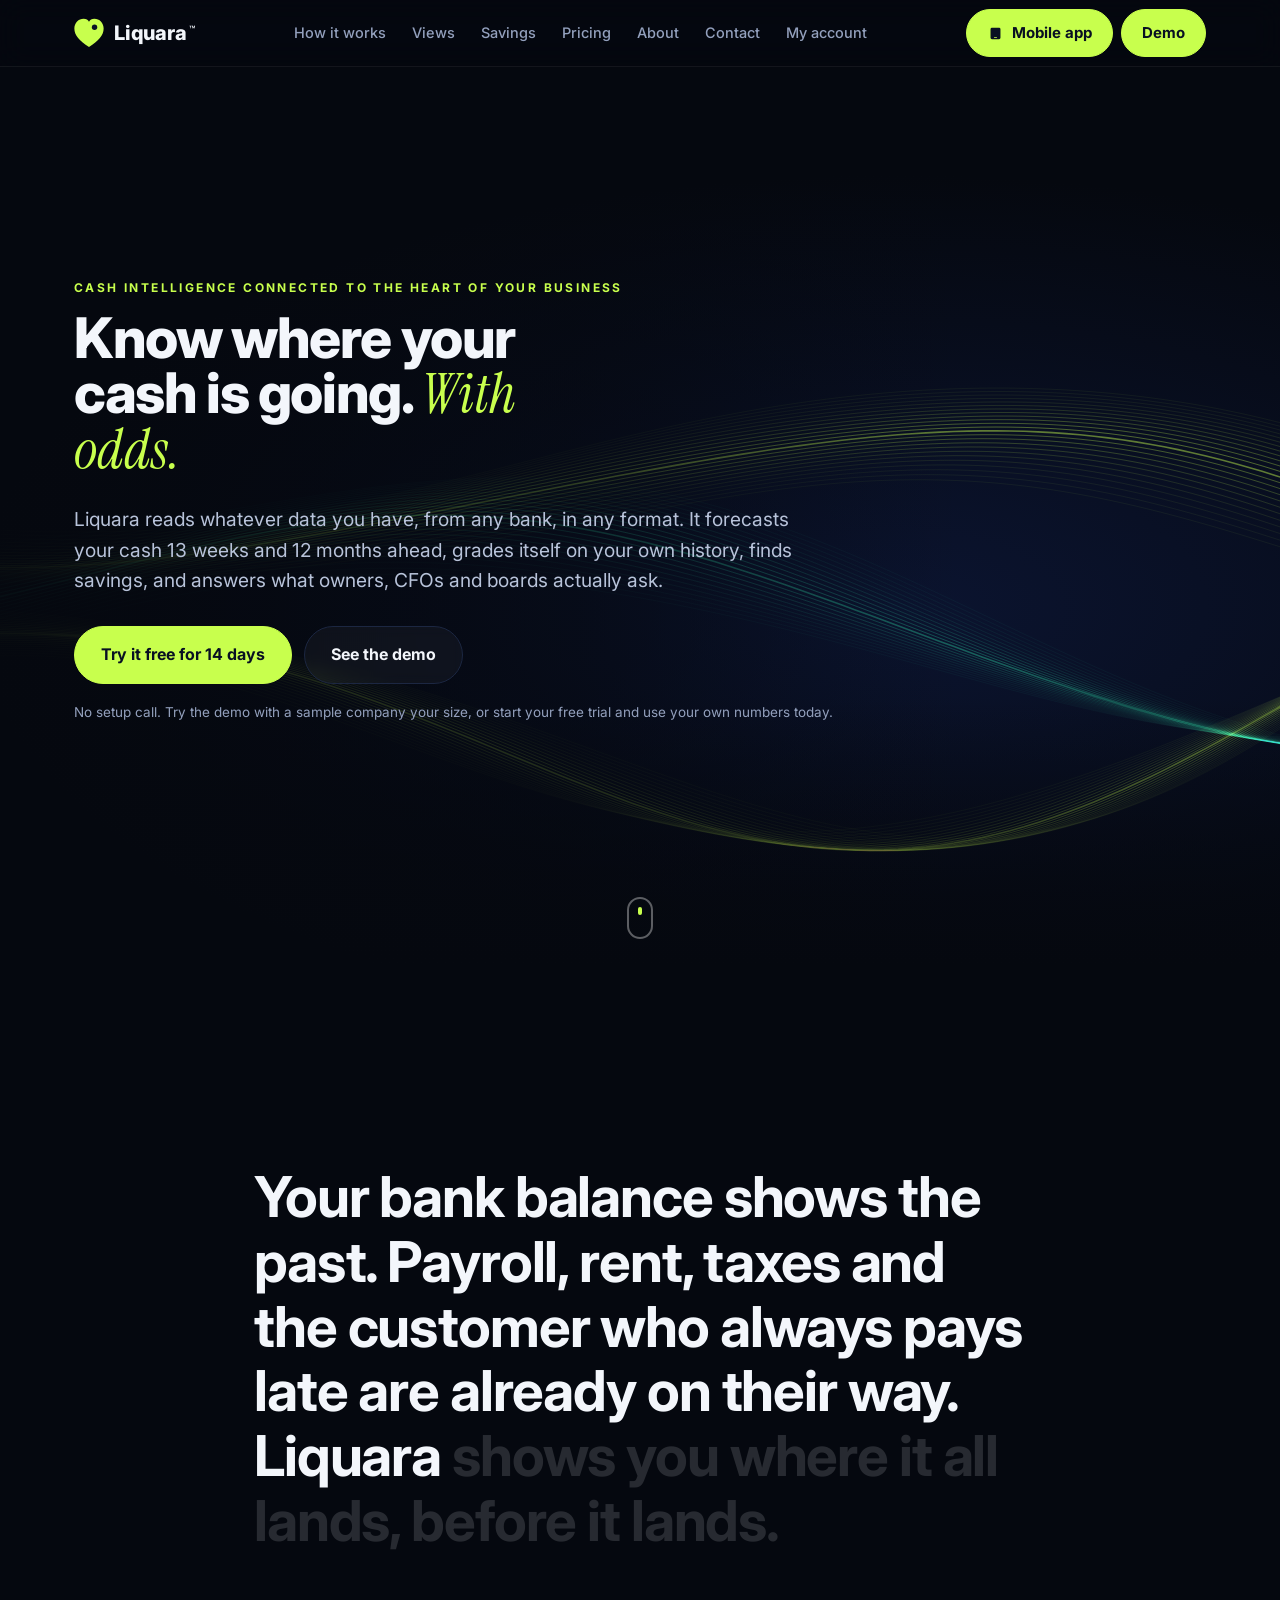
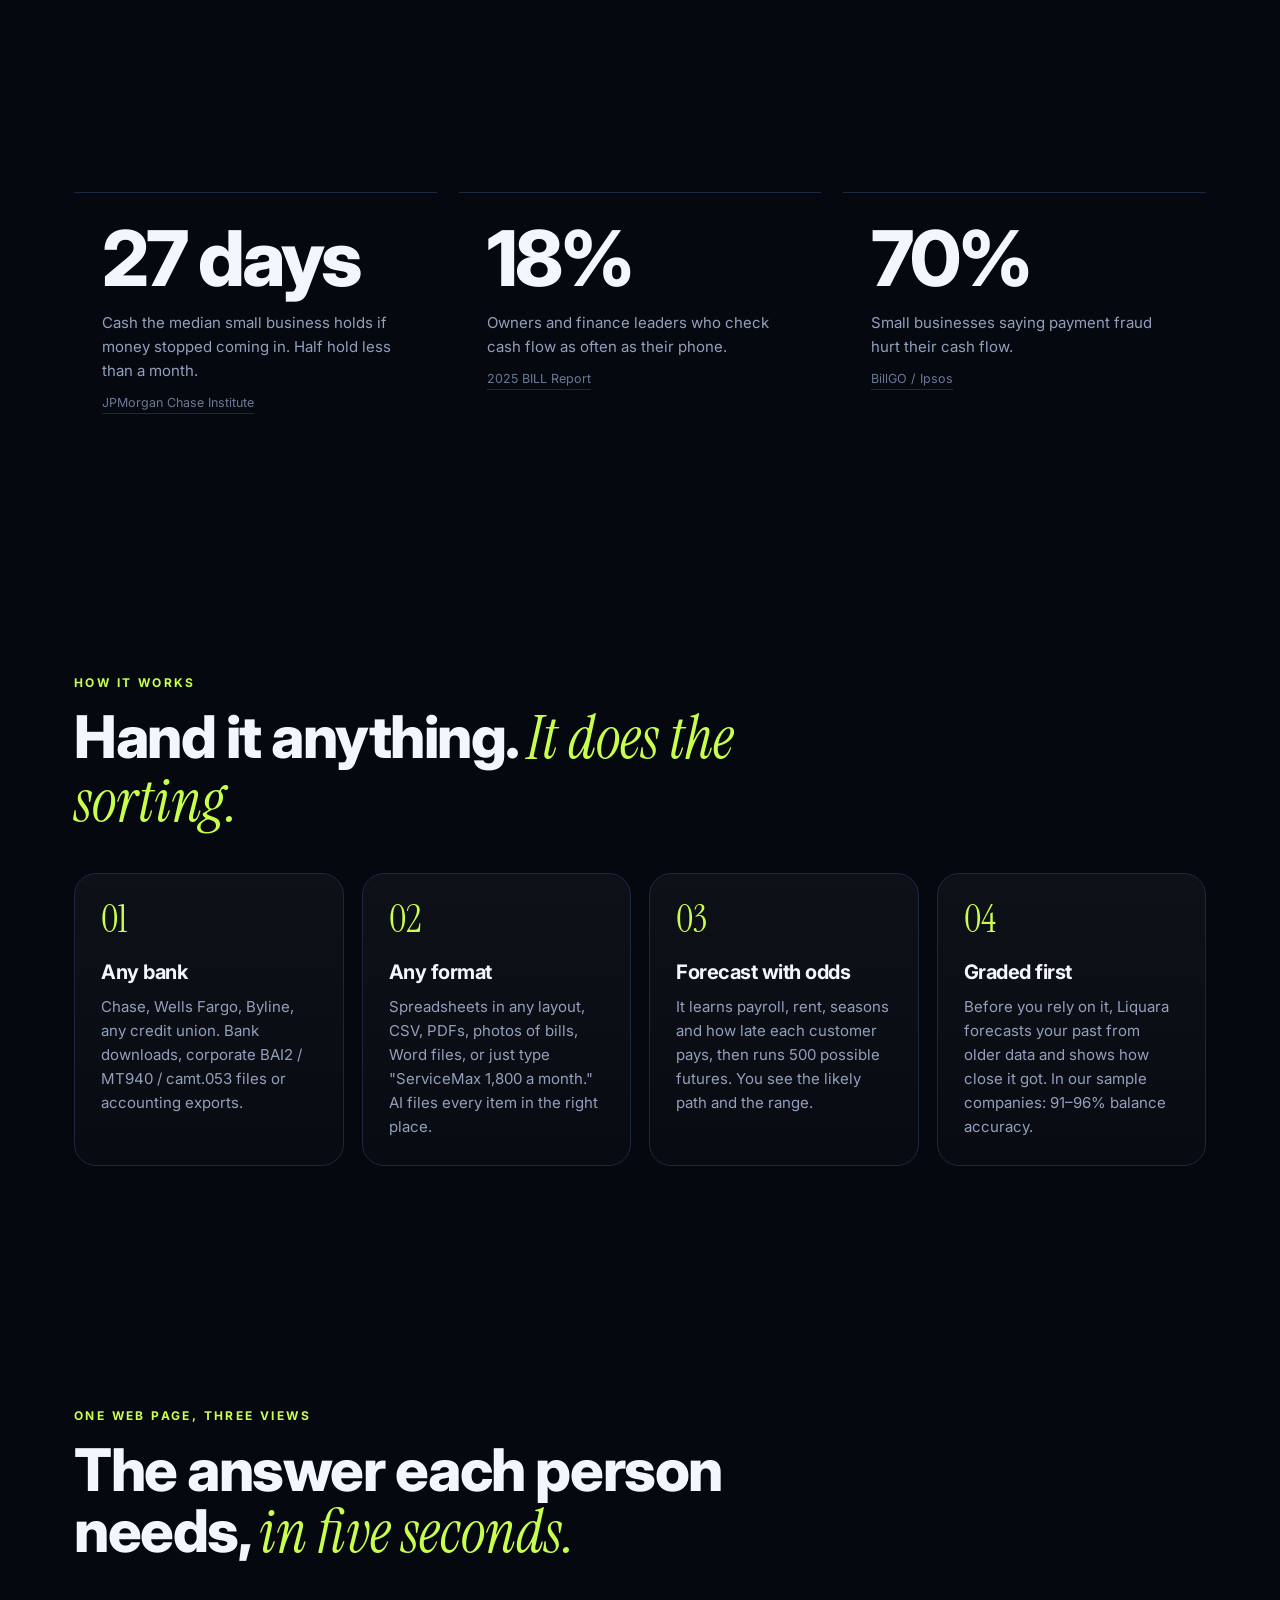
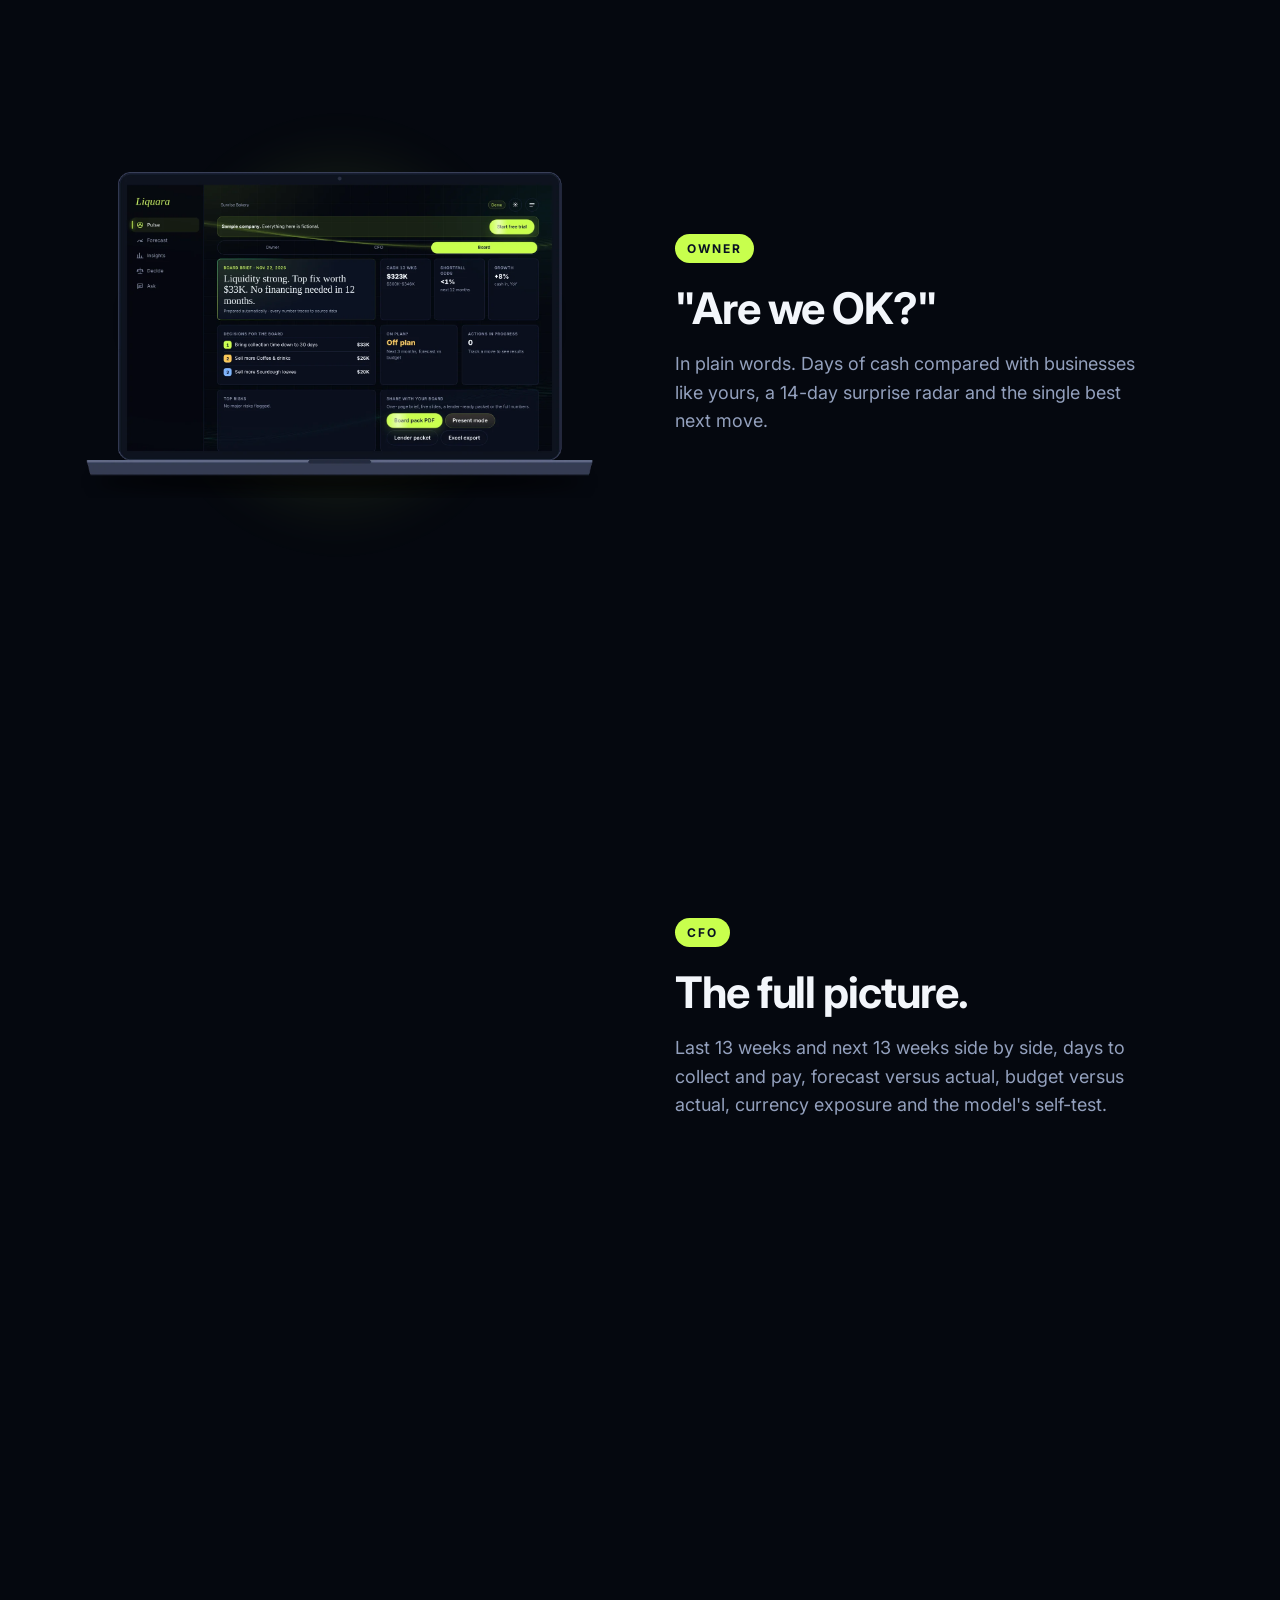
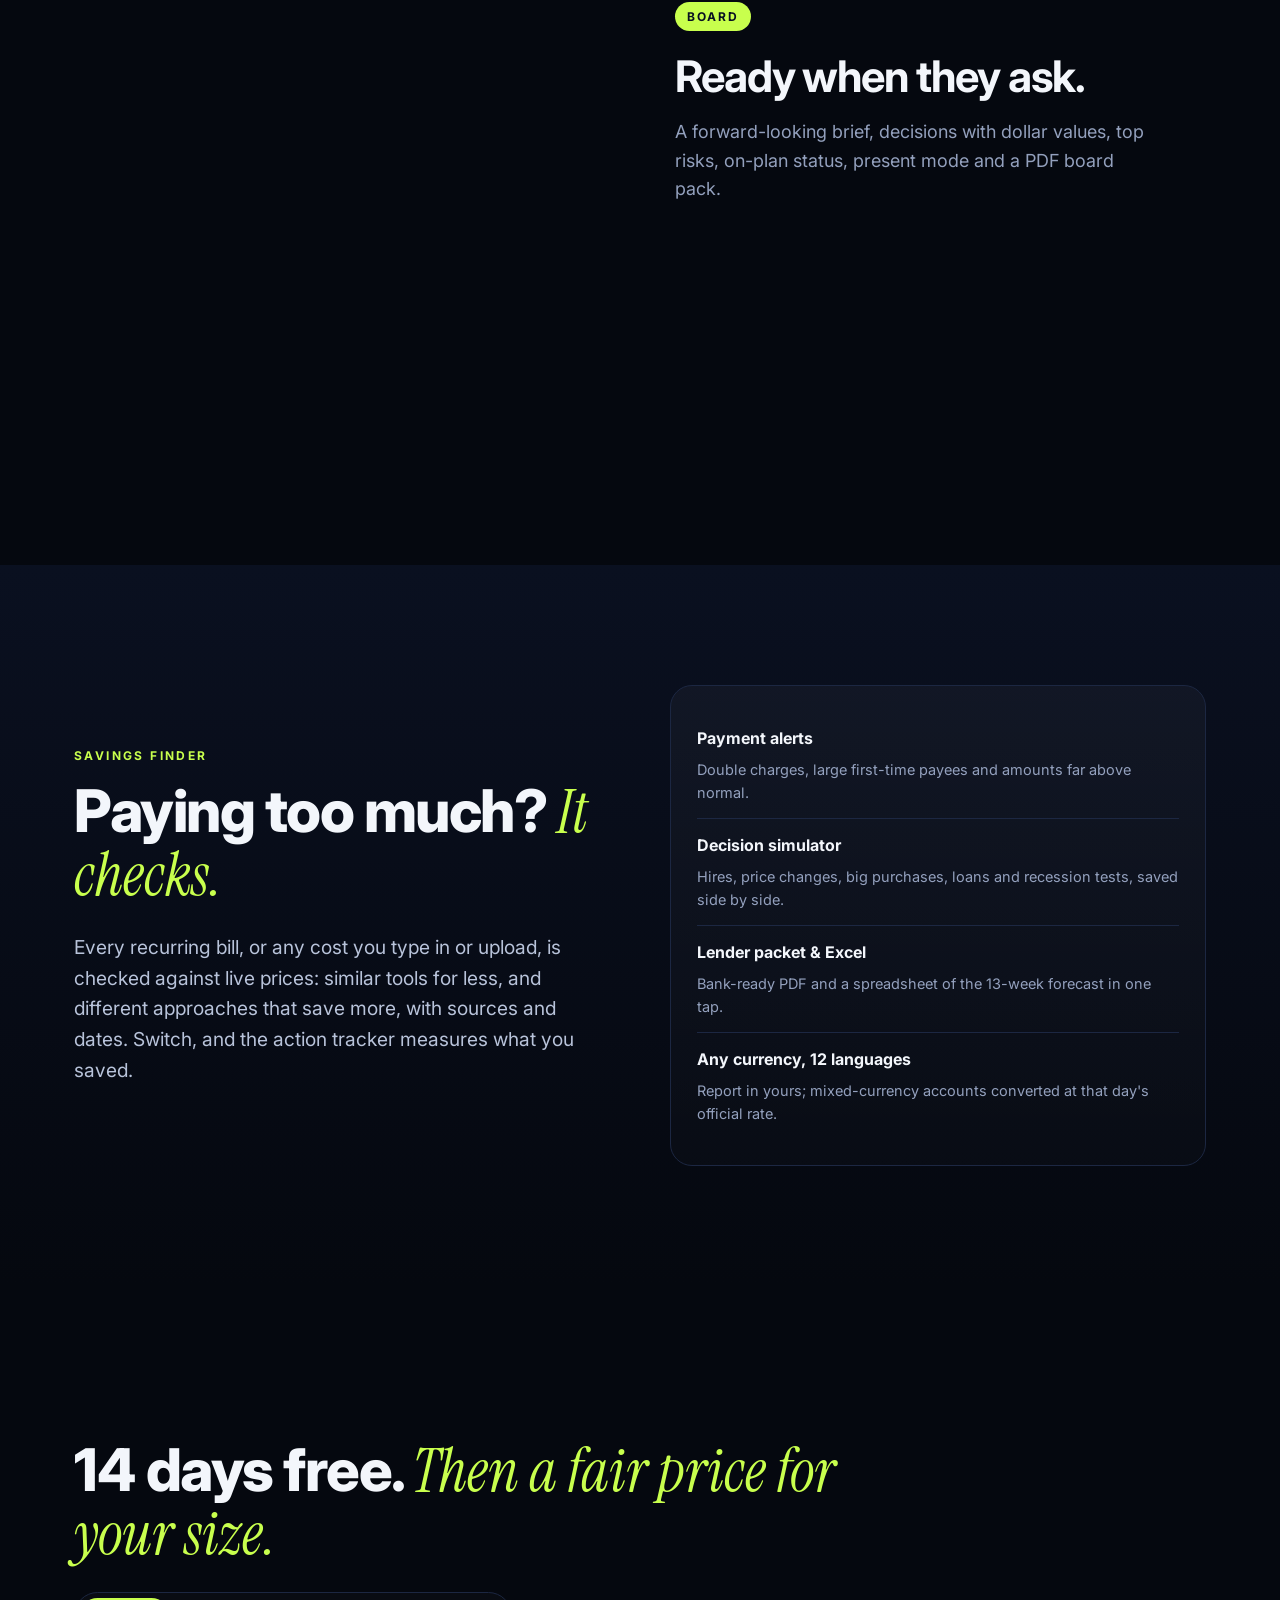
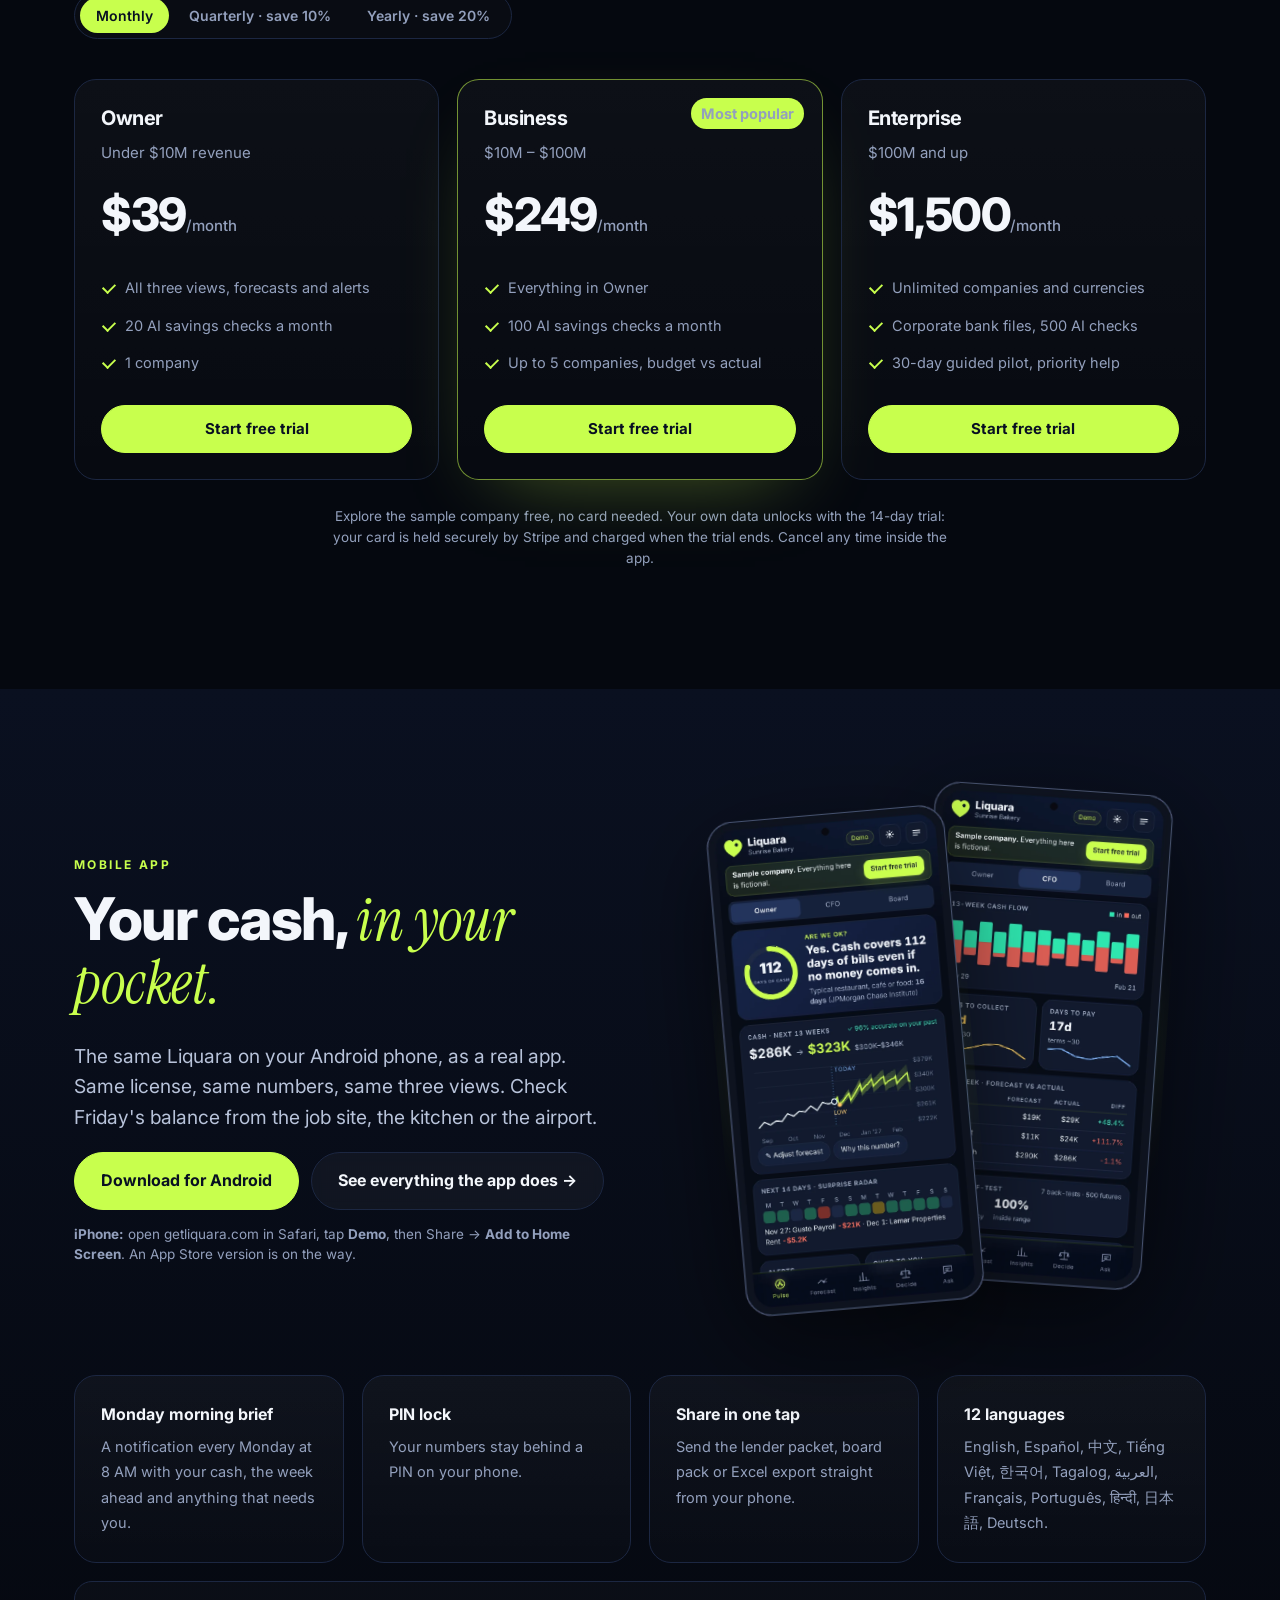
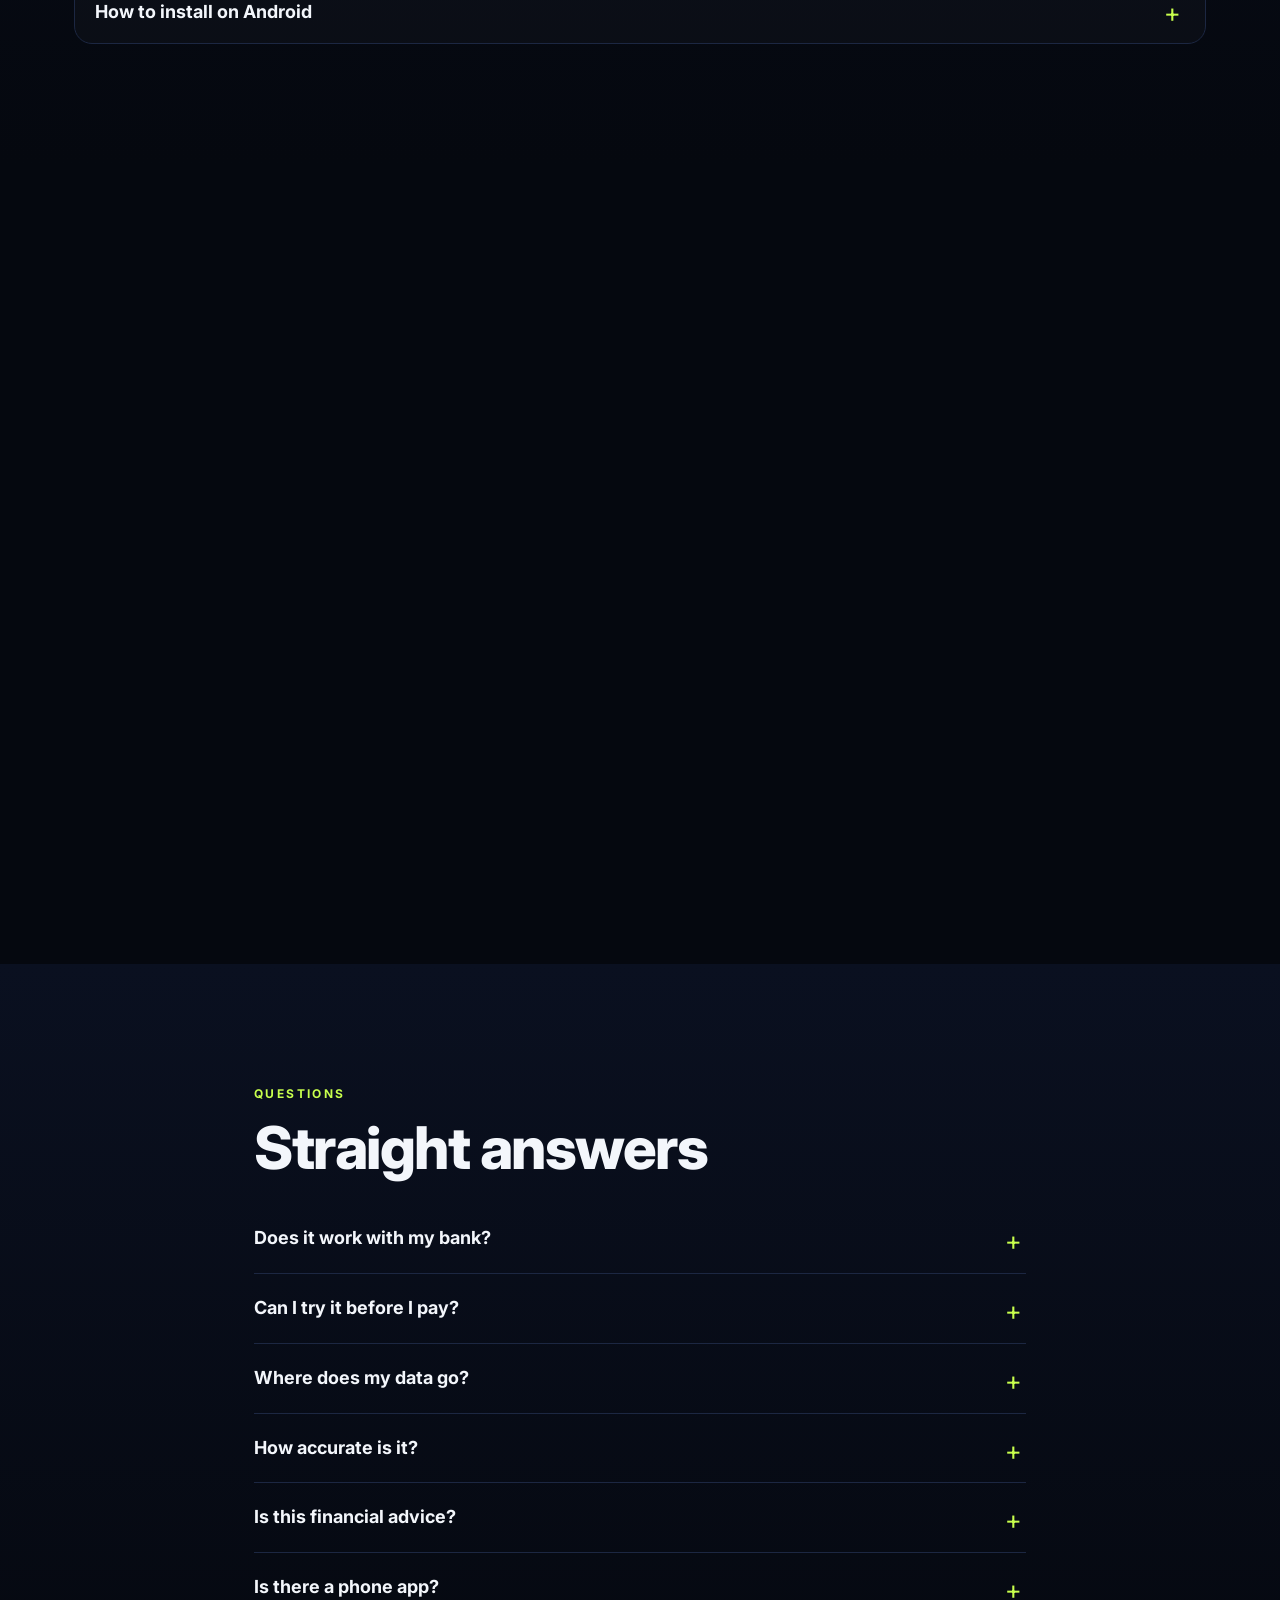
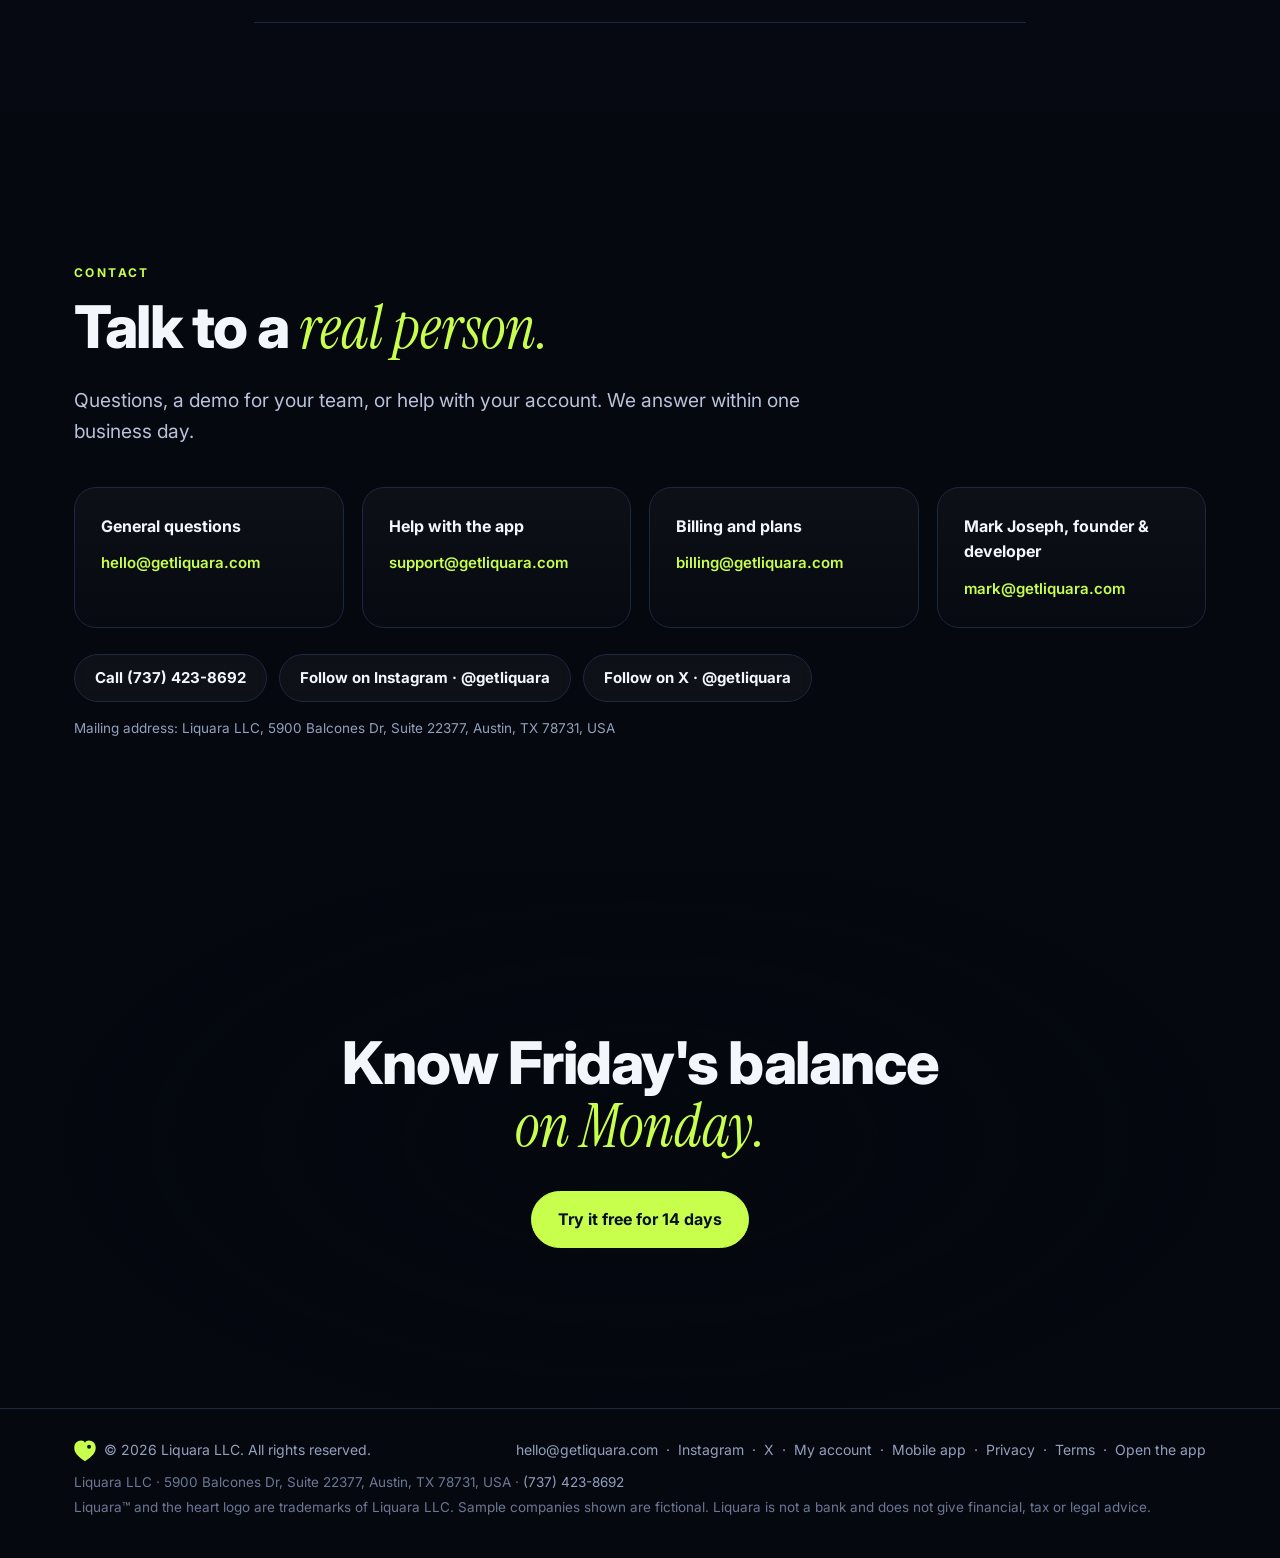
==== commit 9aeb914c: "Apply update from zip" ====
--- a/index.html
+++ b/index.html
@@ -92,7 +92,7 @@
 <!-- 8. MOBILE -->
 <section id="mobile" class="alt"><div class="wrap grid2">
   <div><div class="eyebrow rv">Mobile app</div><h2 class="rv">Your cash, <em>in your pocket.</em></h2><p class="lead rv">The same Liquara on your Android phone, as a real app. Same license, same numbers, same three views. Check Friday's balance from the job site, the kitchen or the airport.</p>
-  <div class="row cta rv"><a class="btn pri big" href="https://github.com/quuxin2-a11y/liquara/releases/latest/download/liquara.apk">Download for Android</a><a class="btn ghost big" href="mobile">See everything the app does →</a></div>
+  <div class="row cta rv"><a class="btn pri big" href="/liquara.apk">Download for Android</a><a class="btn ghost big" href="mobile">See everything the app does →</a></div>
   <p class="tiny rv" style="margin-top:14px"><b>iPhone:</b> open getliquara.com in Safari, tap <b>Demo</b>, then Share → <b>Add to Home Screen</b>. An App Store version is on the way.</p></div>
   <div class="rv phones2"><img src="ph-owner.webp" alt="Liquara app: Owner view" loading="lazy"><img src="ph-cfo.webp" alt="Liquara app: CFO view" loading="lazy"></div>
 </div>
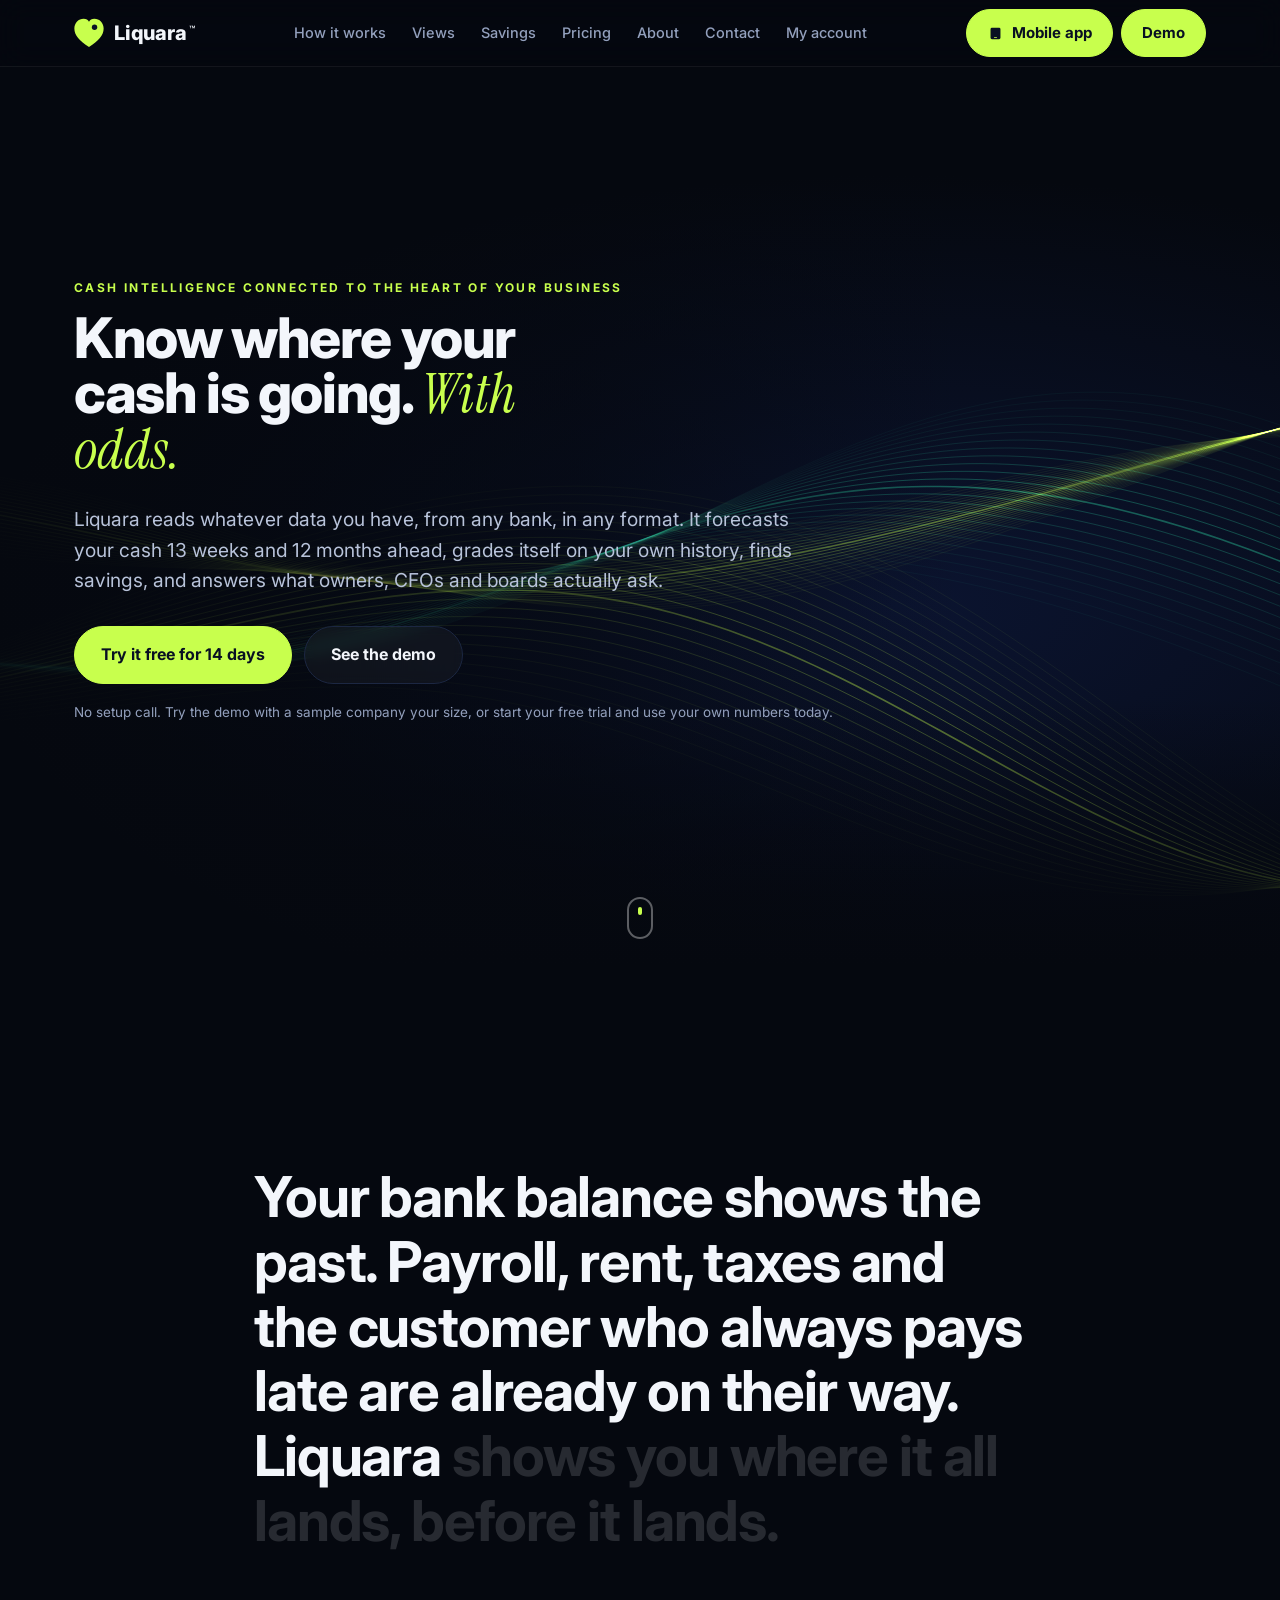
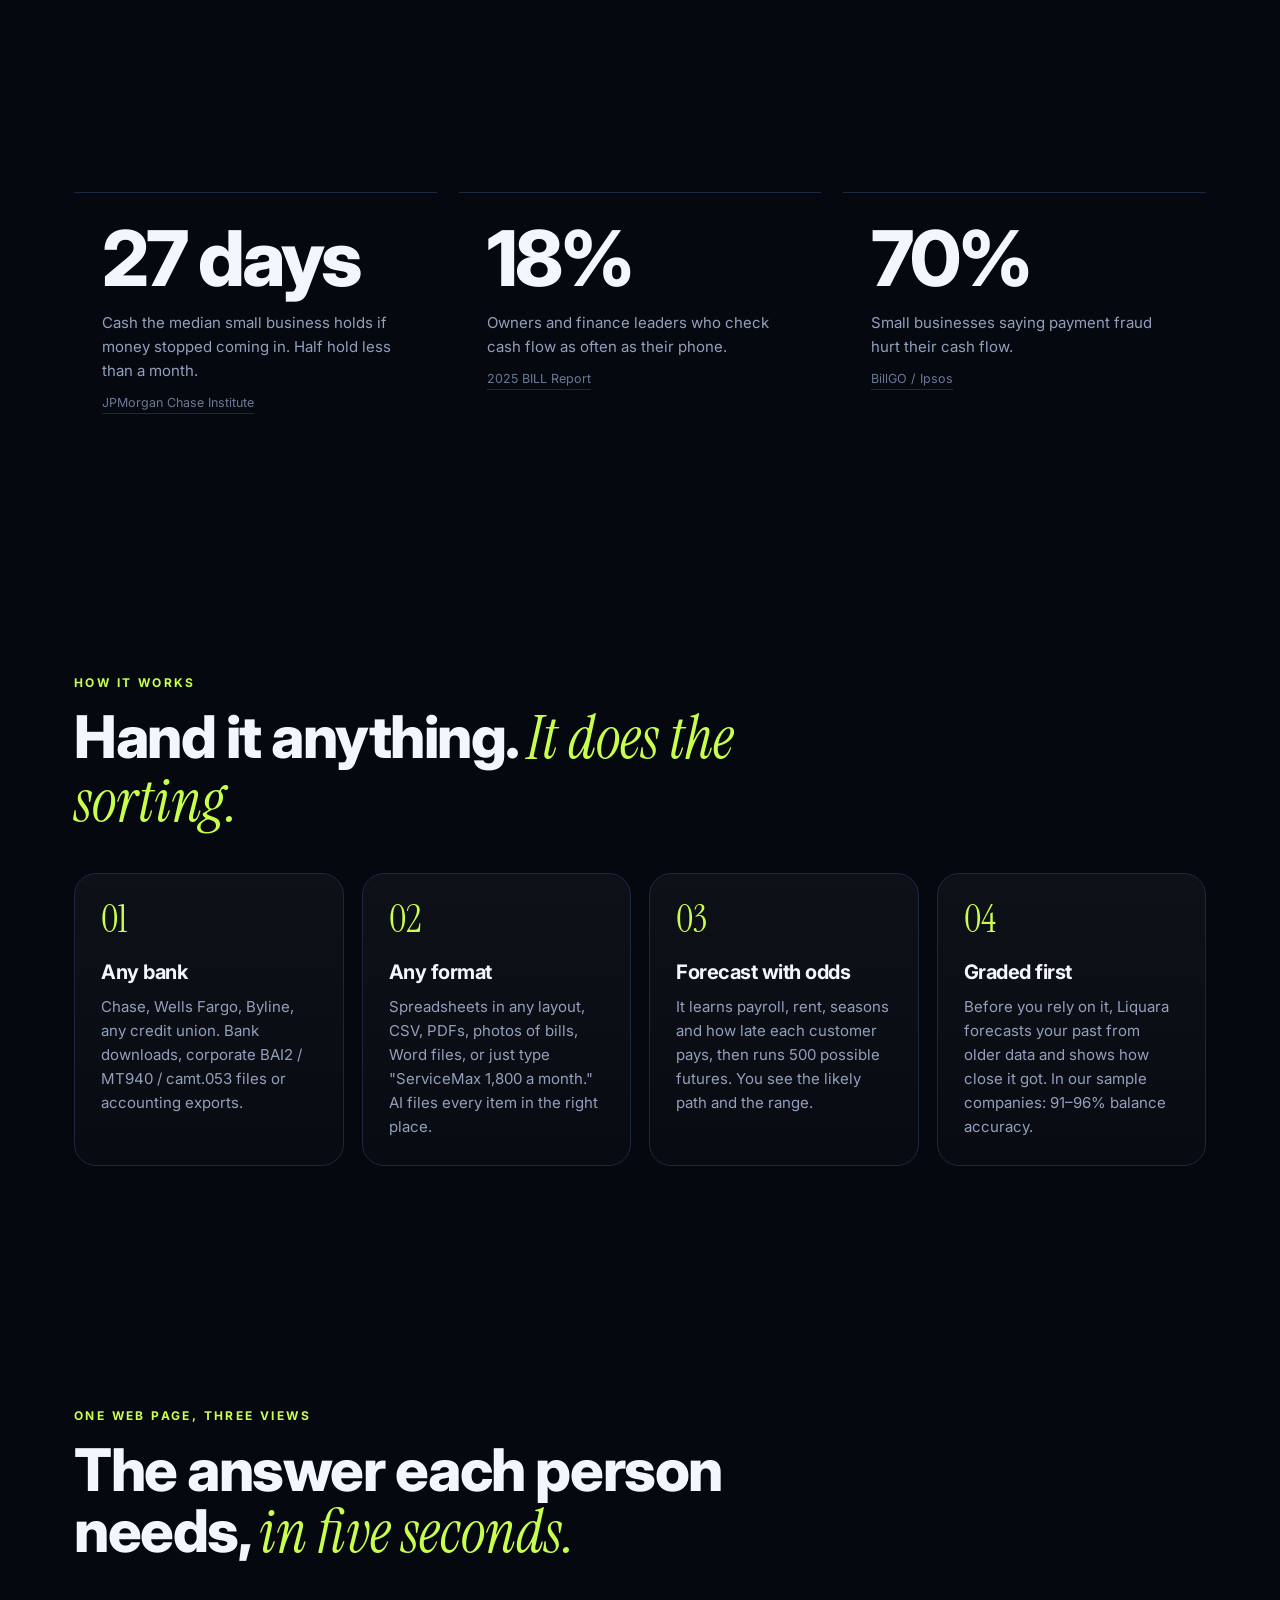
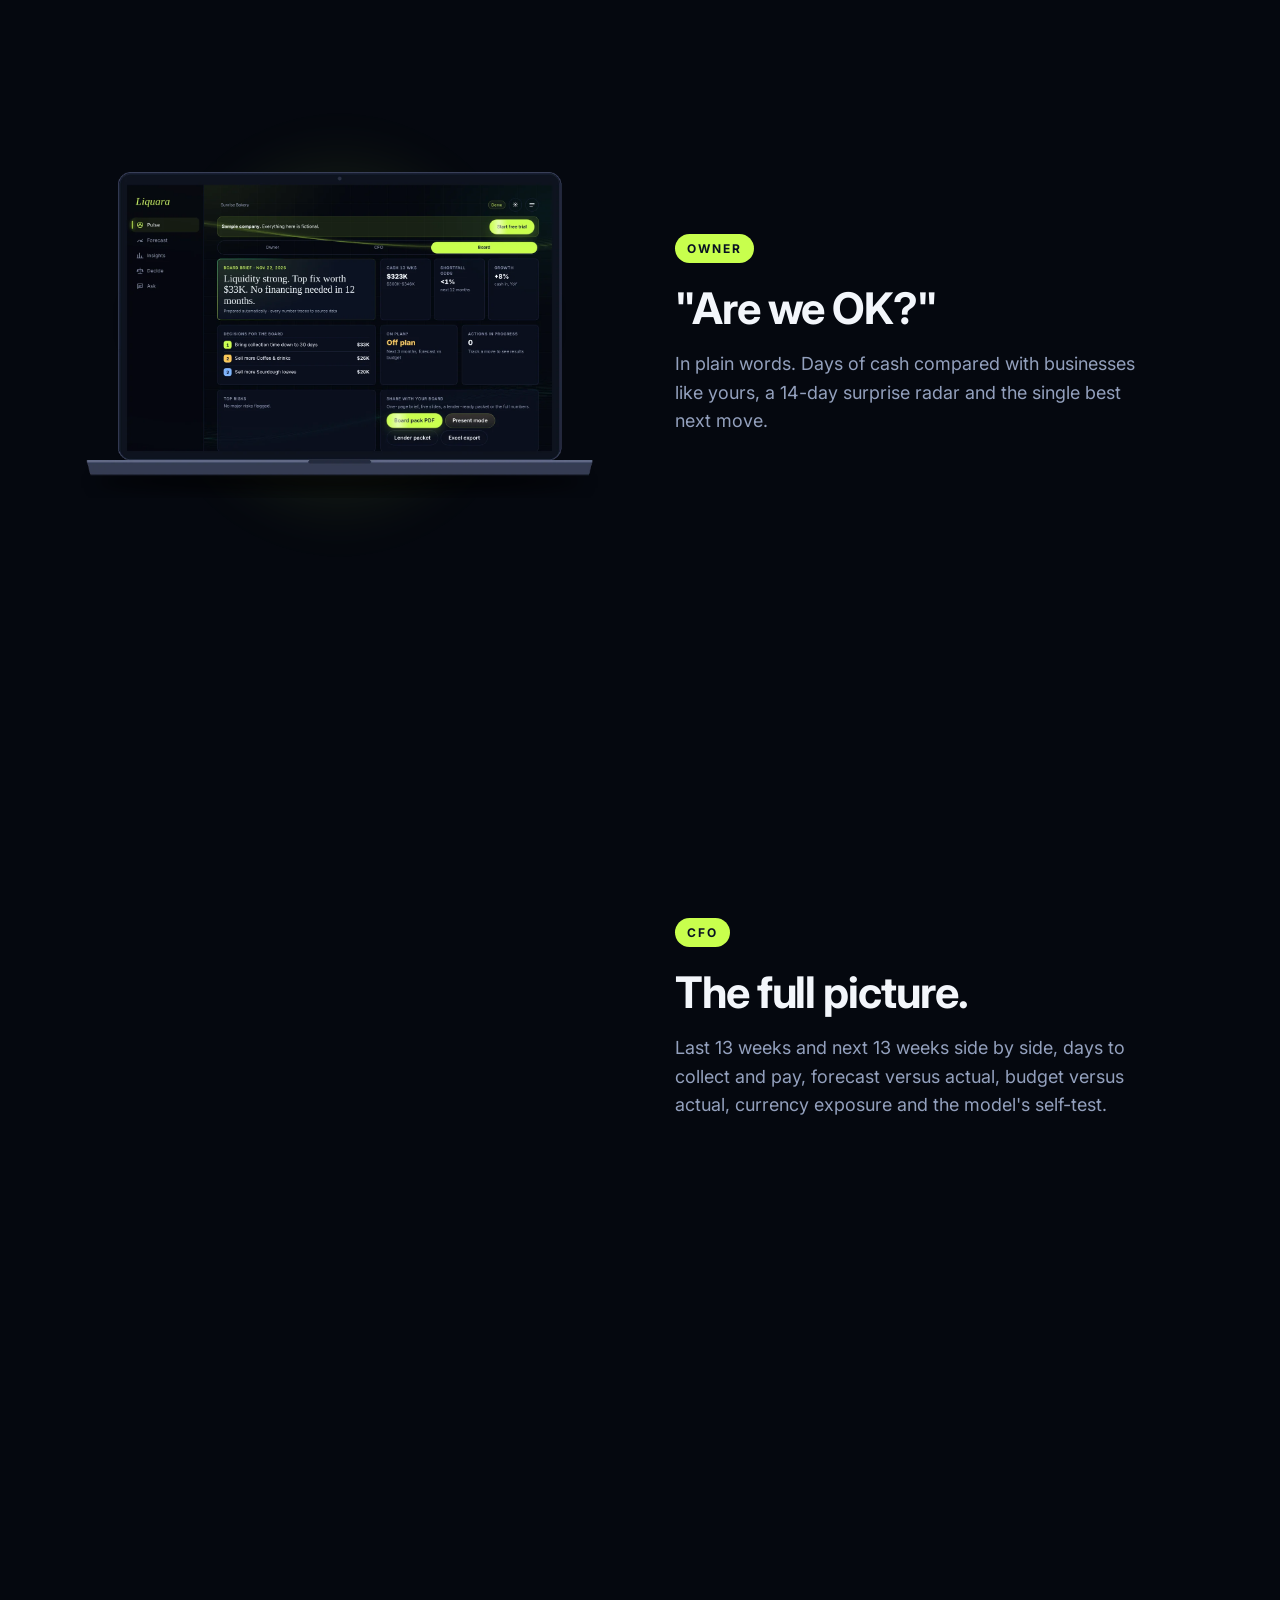
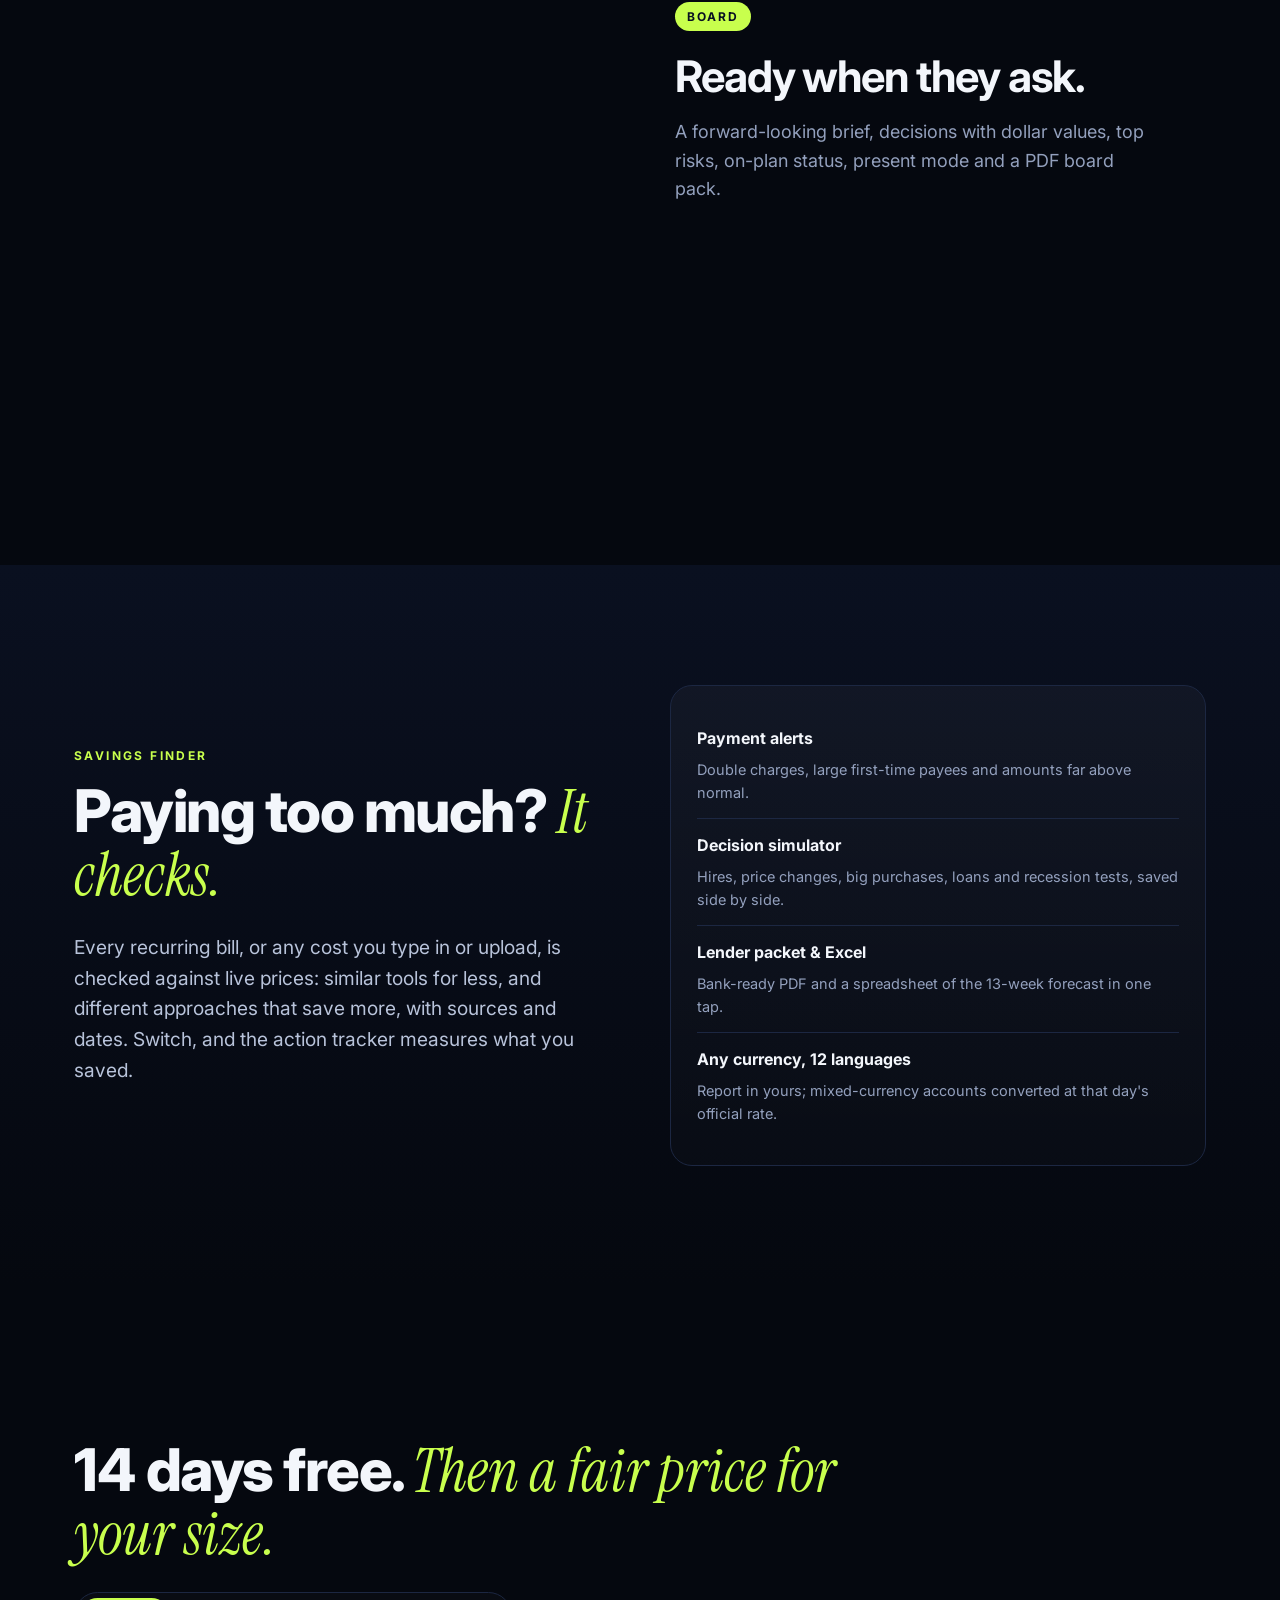
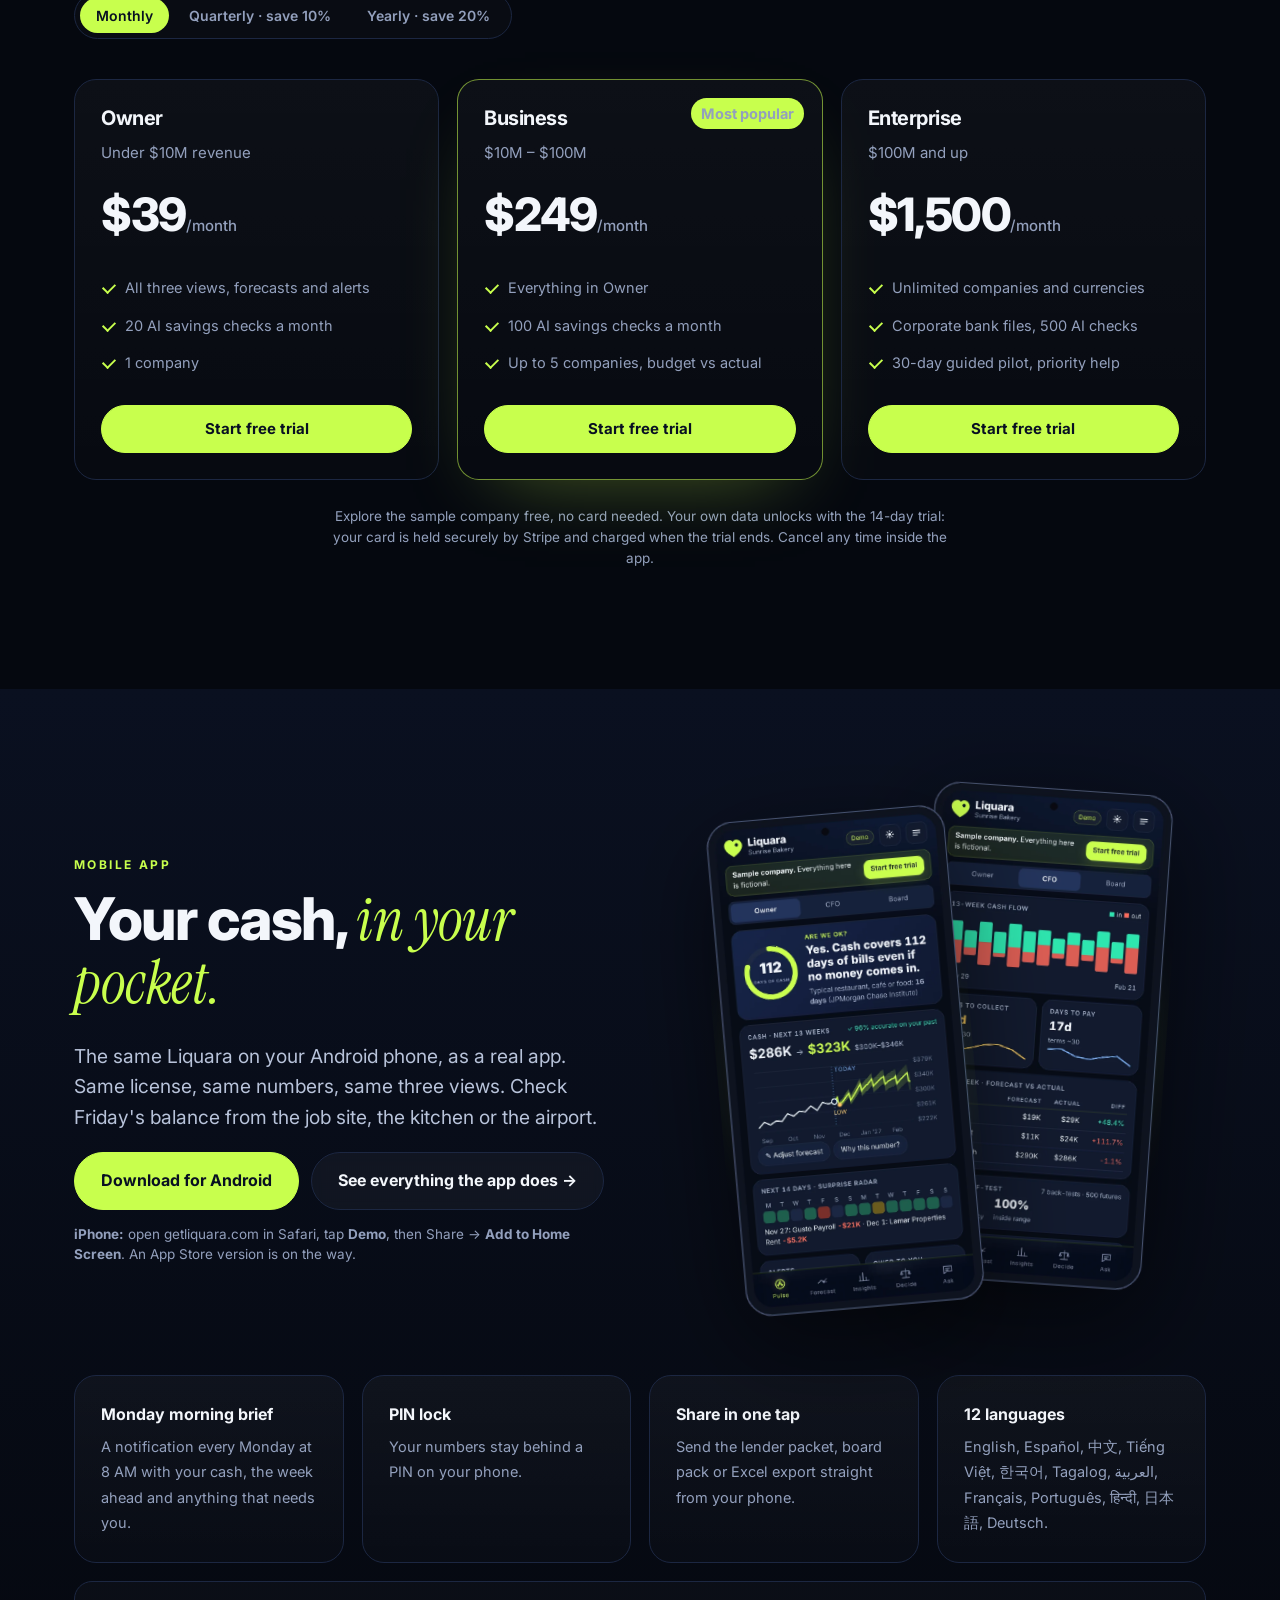
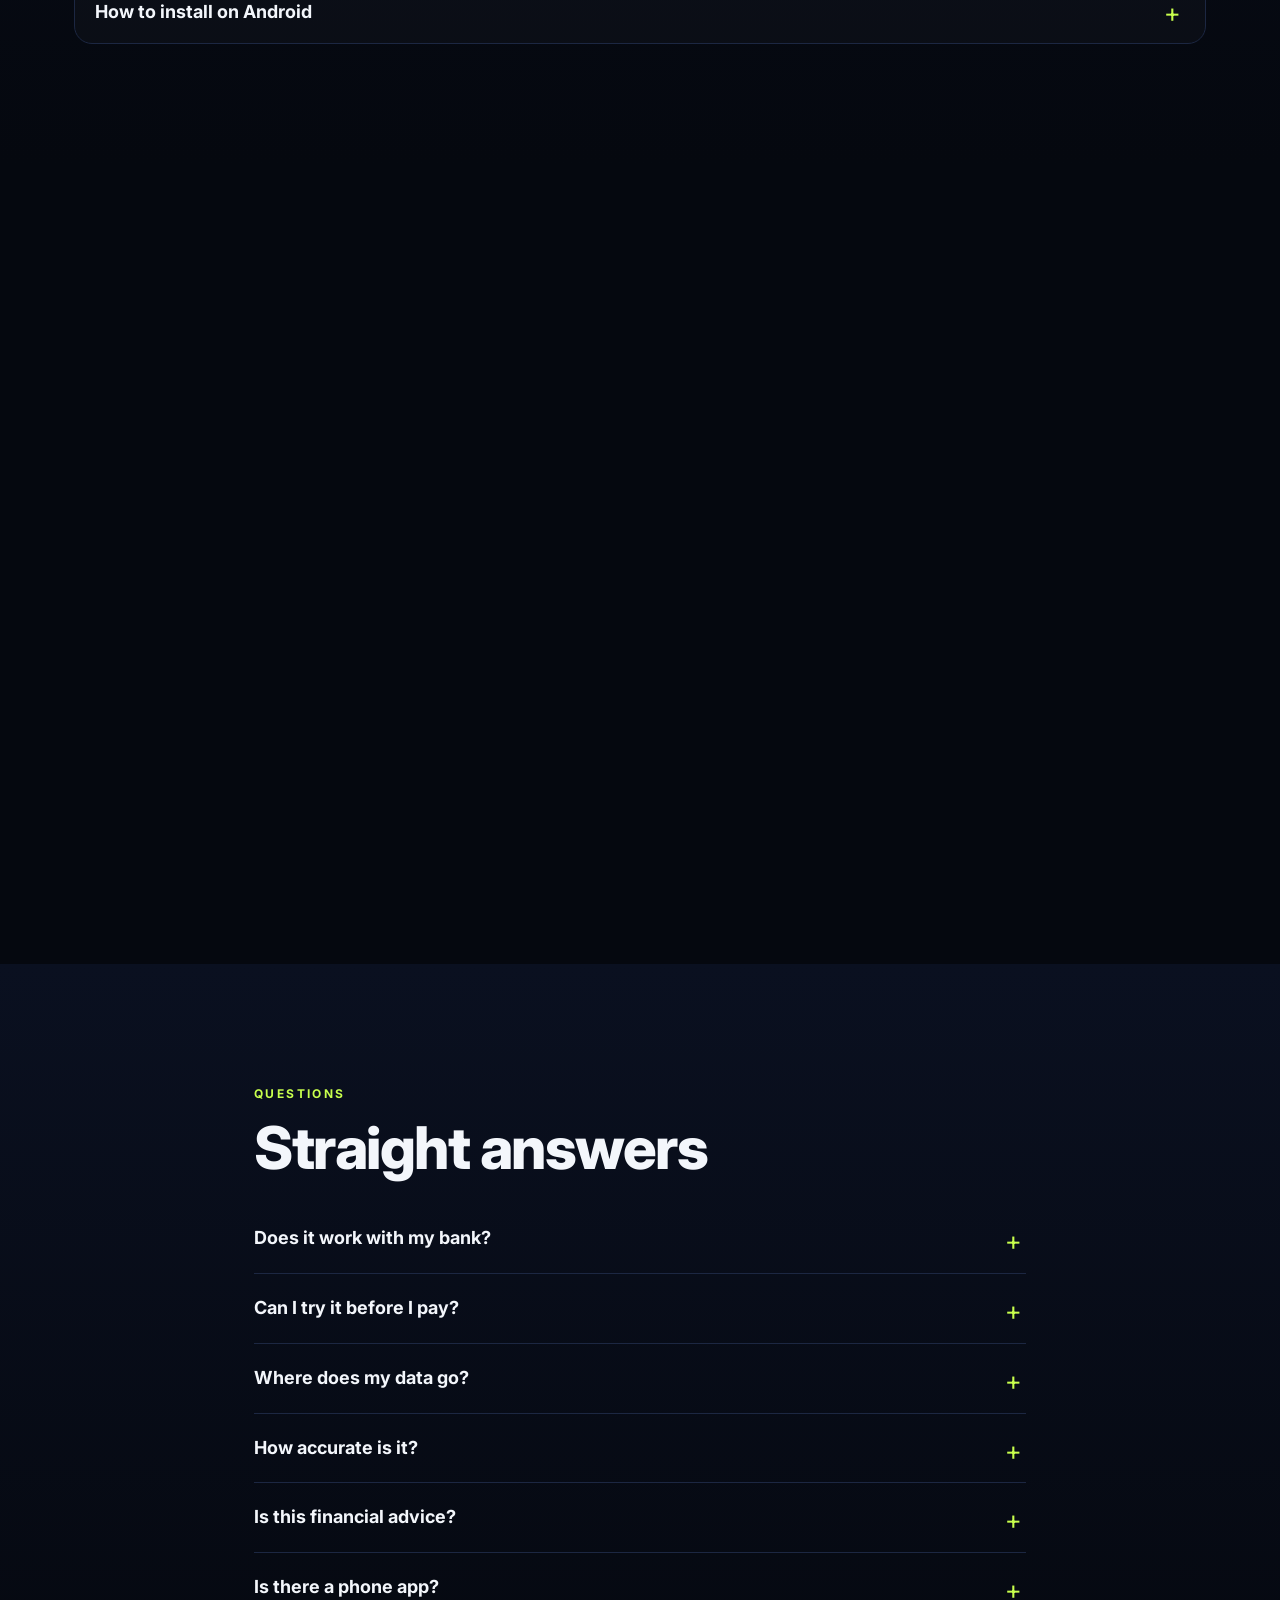
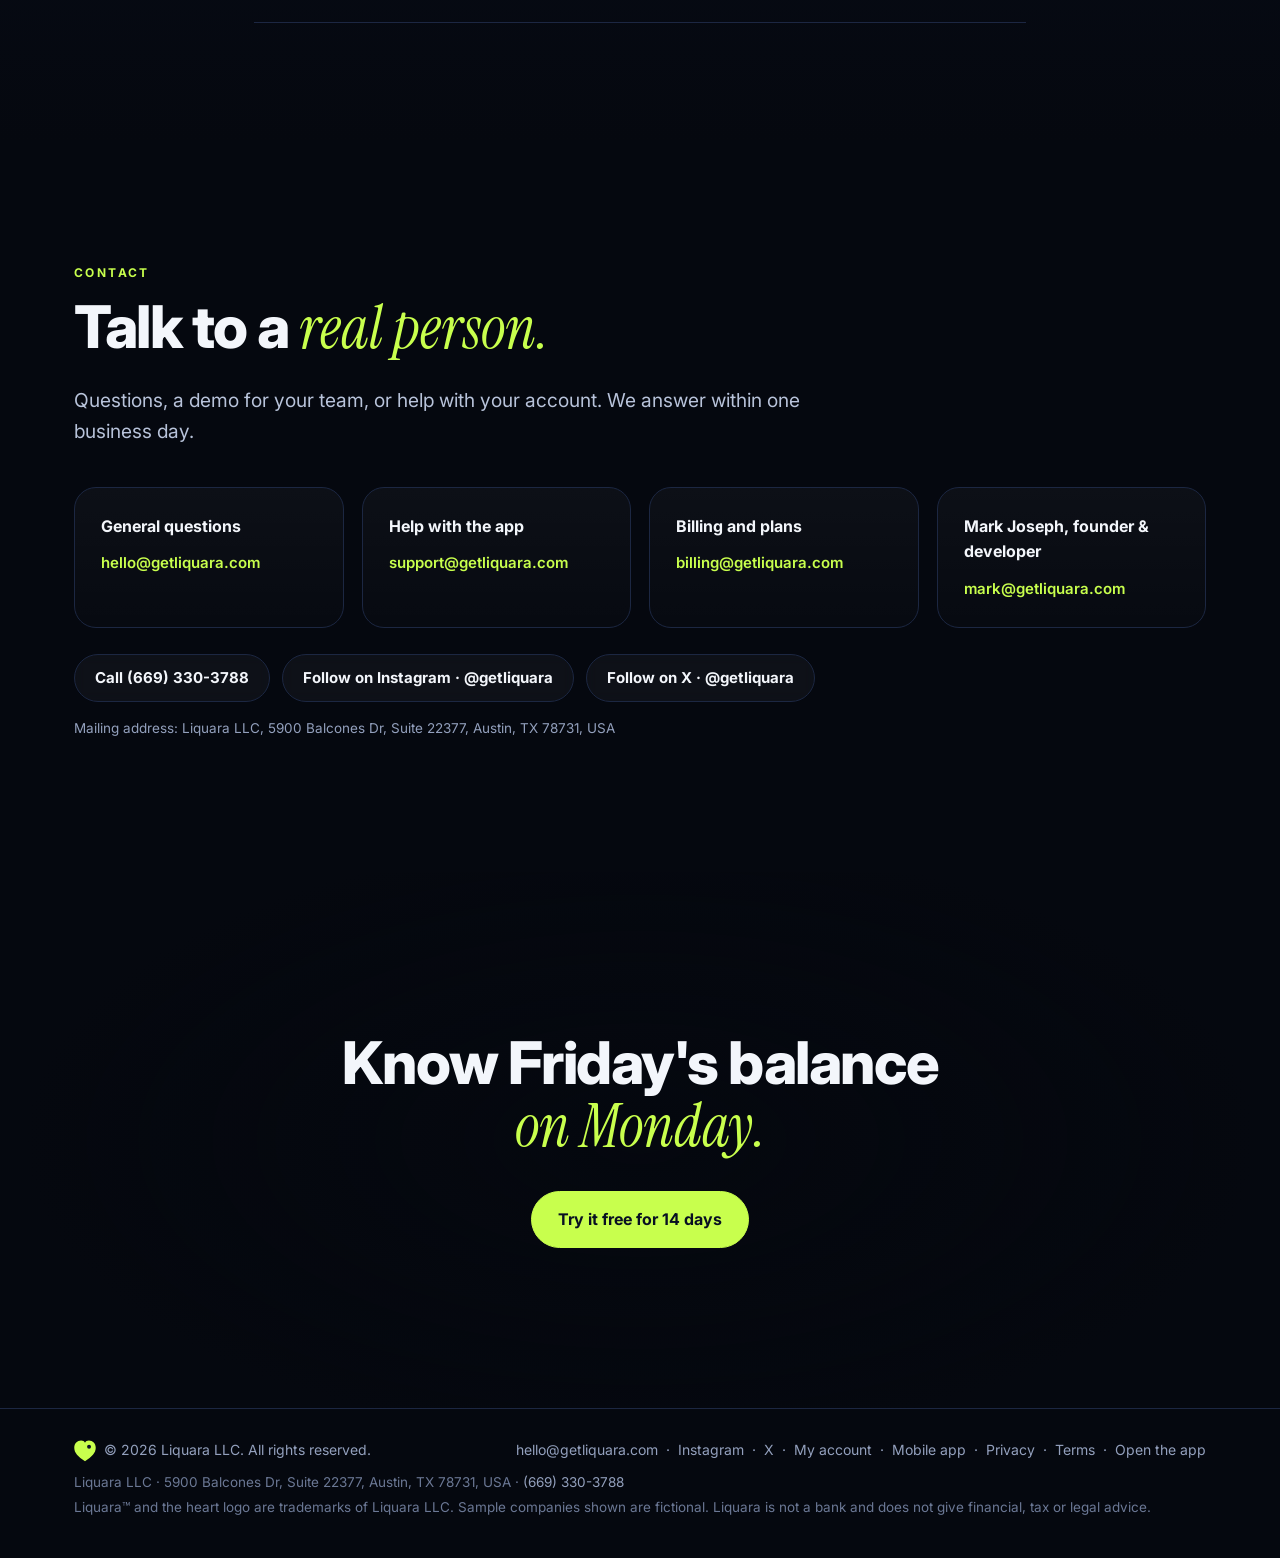
==== commit 8d8447eb: "Apply update from zip" ====
--- a/index.html
+++ b/index.html
@@ -15,7 +15,7 @@
 <link rel="preconnect" href="https://fonts.googleapis.com"><link rel="preconnect" href="https://fonts.gstatic.com" crossorigin>
 <link rel="stylesheet" href="https://fonts.googleapis.com/css2?family=Inter:wght@400;500;600;700;800&family=Instrument+Serif:ital@0;1&display=swap">
 <link rel="stylesheet" href="site.css">
-<script type="application/ld+json">{"@context":"https://schema.org","@type":"Organization","name":"Liquara","legalName":"Liquara LLC","url":"https://getliquara.com/","logo":"https://getliquara.com/icon-512.png","email":"hello@getliquara.com","telephone":"+1-737-423-8692","sameAs":["https://www.instagram.com/getliquara/","https://x.com/getliquara"],"founder":{"@type":"Person","name":"Mark Joseph","jobTitle":"Founder, CEO & Developer"},"address":{"@type":"PostalAddress","streetAddress":"5900 Balcones Dr, Suite 22377","addressLocality":"Austin","addressRegion":"TX","postalCode":"78731","addressCountry":"US"}}</script>
+<script type="application/ld+json">{"@context":"https://schema.org","@type":"Organization","name":"Liquara","legalName":"Liquara LLC","url":"https://getliquara.com/","logo":"https://getliquara.com/icon-512.png","email":"hello@getliquara.com","telephone":"+1-669-330-3788","sameAs":["https://www.instagram.com/getliquara/","https://x.com/getliquara"],"founder":{"@type":"Person","name":"Mark Joseph","jobTitle":"Founder, CEO & Developer"},"address":{"@type":"PostalAddress","streetAddress":"5900 Balcones Dr, Suite 22377","addressLocality":"Austin","addressRegion":"TX","postalCode":"78731","addressCountry":"US"}}</script>
 <script src="analytics.js" defer></script>
 </head>
 <body class="home">
@@ -137,7 +137,7 @@
     <a class="card rv" href="mailto:billing@getliquara.com"><b>Billing and plans</b><span>billing@getliquara.com</span></a>
     <a class="card rv" href="mailto:mark@getliquara.com"><b>Mark Joseph, founder &amp; developer</b><span>mark@getliquara.com</span></a>
   </div>
-  <p class="rv" style="margin:26px 0 0;display:flex;flex-wrap:wrap;gap:12px"><a class="btn ghost" href="tel:+17374238692">Call (737) 423-8692</a><a class="btn ghost" href="https://www.instagram.com/getliquara/" target="_blank" rel="noopener me">Follow on Instagram · @getliquara</a><a class="btn ghost" href="https://x.com/getliquara" target="_blank" rel="noopener me">Follow on X · @getliquara</a></p>
+  <p class="rv" style="margin:26px 0 0;display:flex;flex-wrap:wrap;gap:12px"><a class="btn ghost" href="tel:+16693303788">Call (669) 330-3788</a><a class="btn ghost" href="https://www.instagram.com/getliquara/" target="_blank" rel="noopener me">Follow on Instagram · @getliquara</a><a class="btn ghost" href="https://x.com/getliquara" target="_blank" rel="noopener me">Follow on X · @getliquara</a></p>
   <p class="tiny rv" style="margin-top:16px">Mailing address: Liquara LLC, 5900 Balcones Dr, Suite 22377, Austin, TX 78731, USA</p>
 </div></section>
 
@@ -147,7 +147,7 @@
   <div class="row cta rv" style="justify-content:center"><a class="btn pri big" href="app#plans">Try it free for 14 days</a></div>
 </div></section>
 
-<footer><div class="wrap row"><span><img src="logo.svg" alt="" width="22" height="22"> © 2026 Liquara LLC. All rights reserved.</span><span><a href="mailto:hello@getliquara.com">hello@getliquara.com</a> · <a href="https://www.instagram.com/getliquara/" target="_blank" rel="noopener me">Instagram</a> · <a href="https://x.com/getliquara" target="_blank" rel="noopener me">X</a> · <a href="account">My account</a> · <a href="mobile">Mobile app</a> · <a href="privacy">Privacy</a> · <a href="terms">Terms</a> · <a href="app">Open the app</a></span></div><p class="tiny wrap">Liquara LLC · 5900 Balcones Dr, Suite 22377, Austin, TX 78731, USA · <a href="tel:+17374238692" style="white-space:nowrap">(737) 423-8692</a></p><p class="tiny wrap" style="margin-top:4px">Liquara™ and the heart logo are trademarks of Liquara LLC. Sample companies shown are fictional. Liquara is not a bank and does not give financial, tax or legal advice.</p></footer>
+<footer><div class="wrap row"><span><img src="logo.svg" alt="" width="22" height="22"> © 2026 Liquara LLC. All rights reserved.</span><span><a href="mailto:hello@getliquara.com">hello@getliquara.com</a> · <a href="https://www.instagram.com/getliquara/" target="_blank" rel="noopener me">Instagram</a> · <a href="https://x.com/getliquara" target="_blank" rel="noopener me">X</a> · <a href="account">My account</a> · <a href="mobile">Mobile app</a> · <a href="privacy">Privacy</a> · <a href="terms">Terms</a> · <a href="app">Open the app</a></span></div><p class="tiny wrap">Liquara LLC · 5900 Balcones Dr, Suite 22377, Austin, TX 78731, USA · <a href="tel:+16693303788" style="white-space:nowrap">(669) 330-3788</a></p><p class="tiny wrap" style="margin-top:4px">Liquara™ and the heart logo are trademarks of Liquara LLC. Sample companies shown are fictional. Liquara is not a bank and does not give financial, tax or legal advice.</p></footer>
 <script src="site.js"></script>
 </body>
 </html>
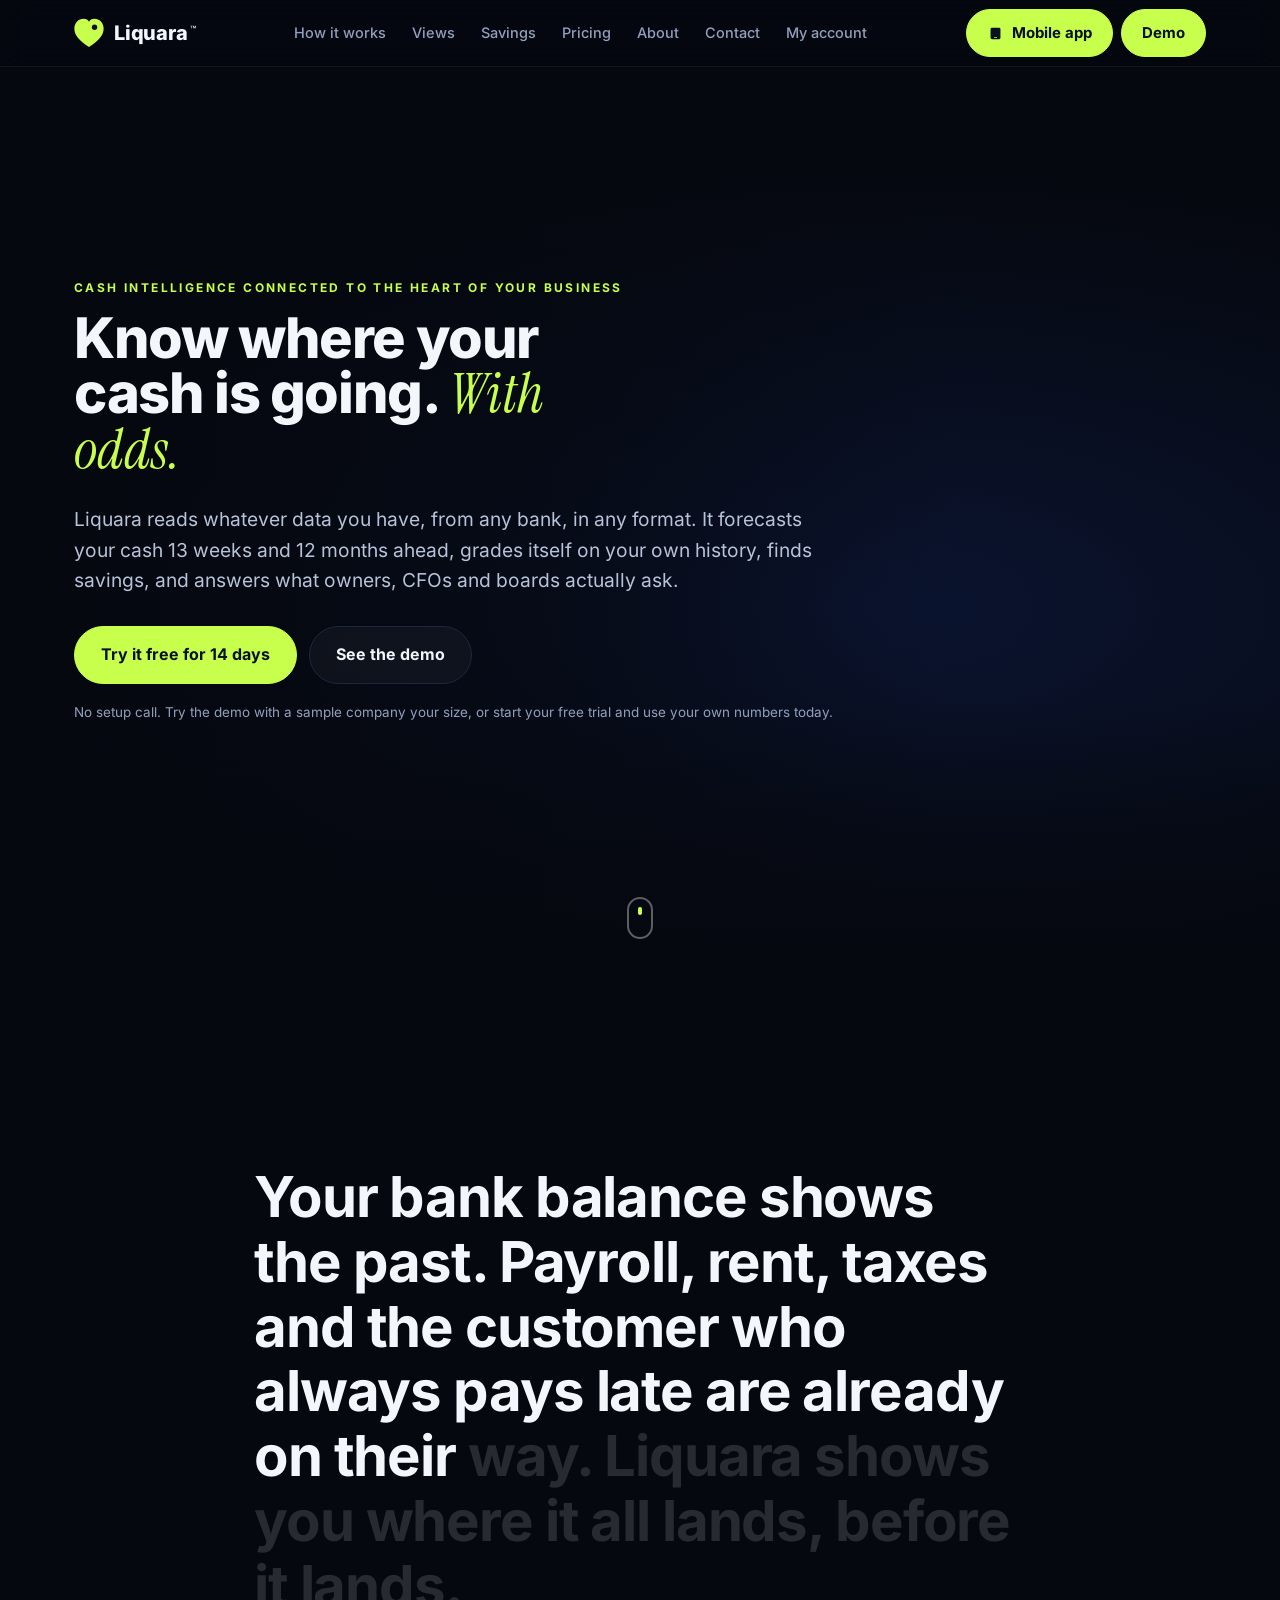
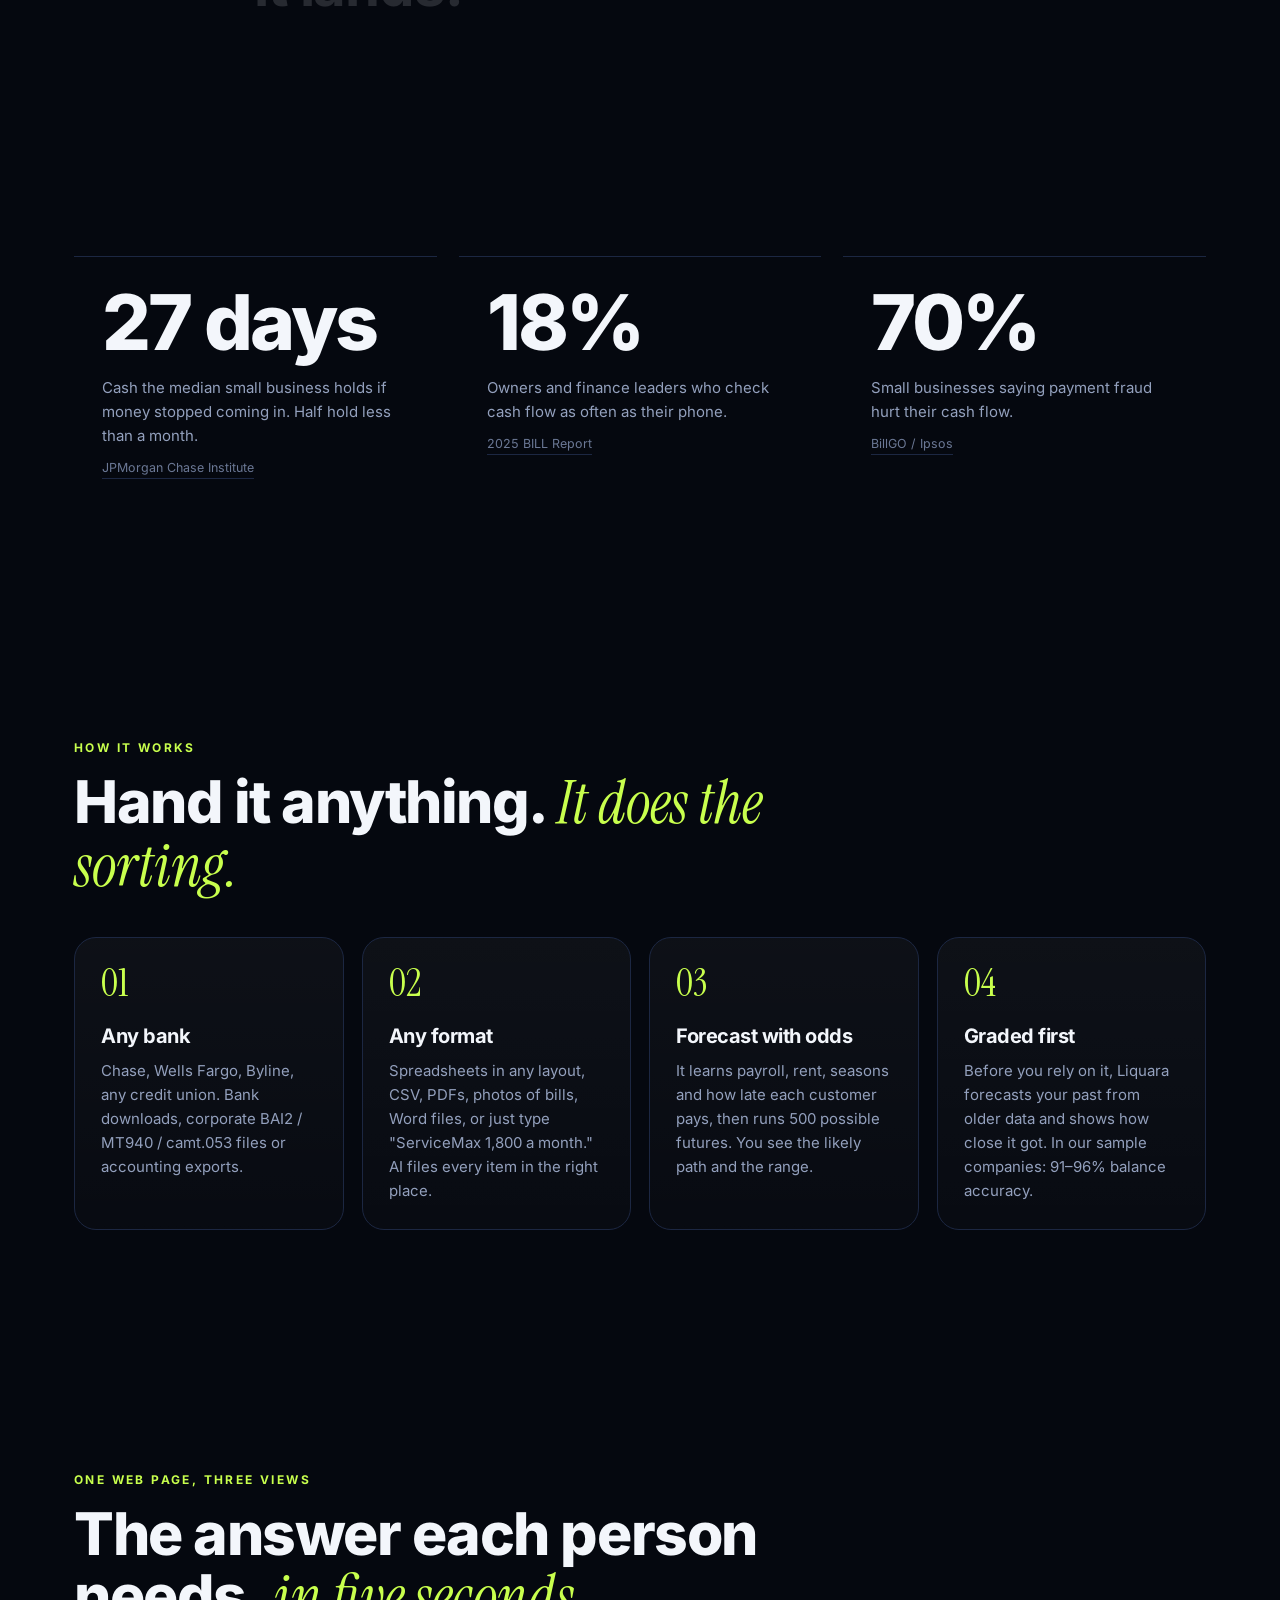
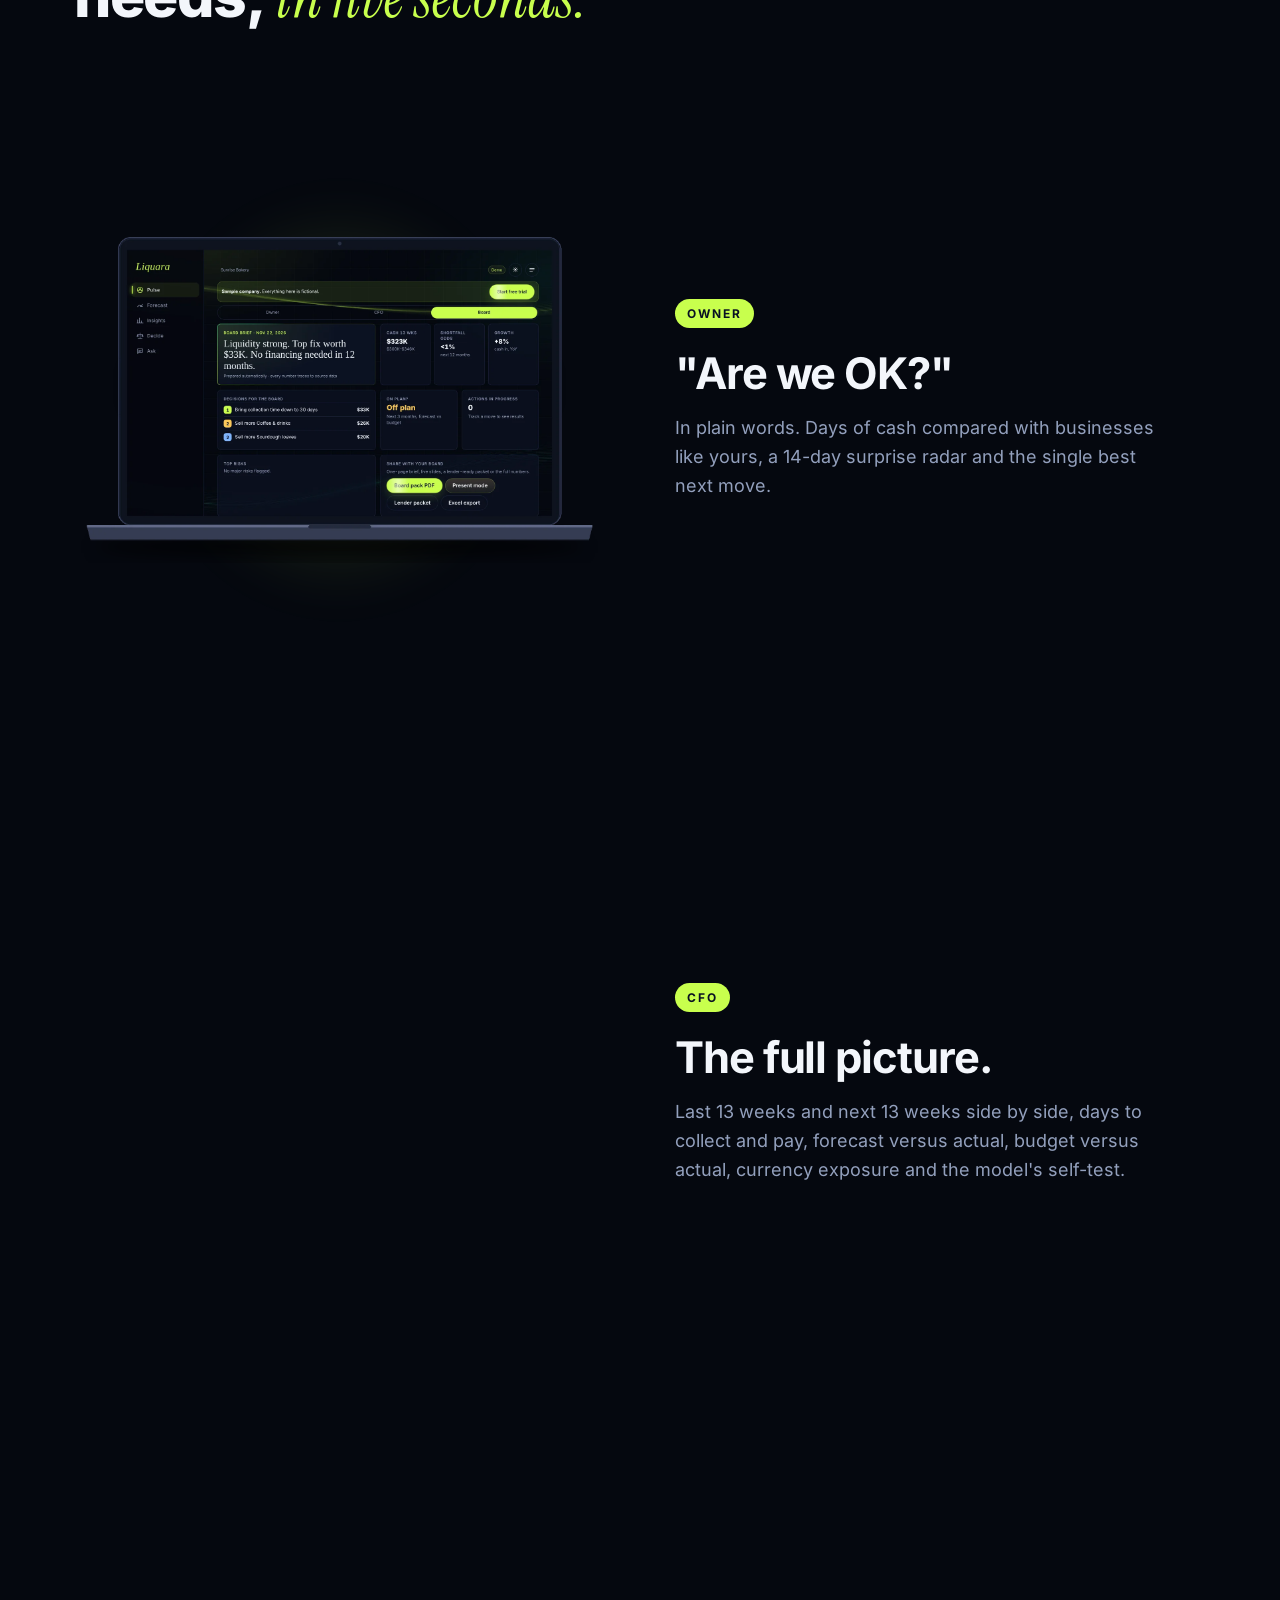
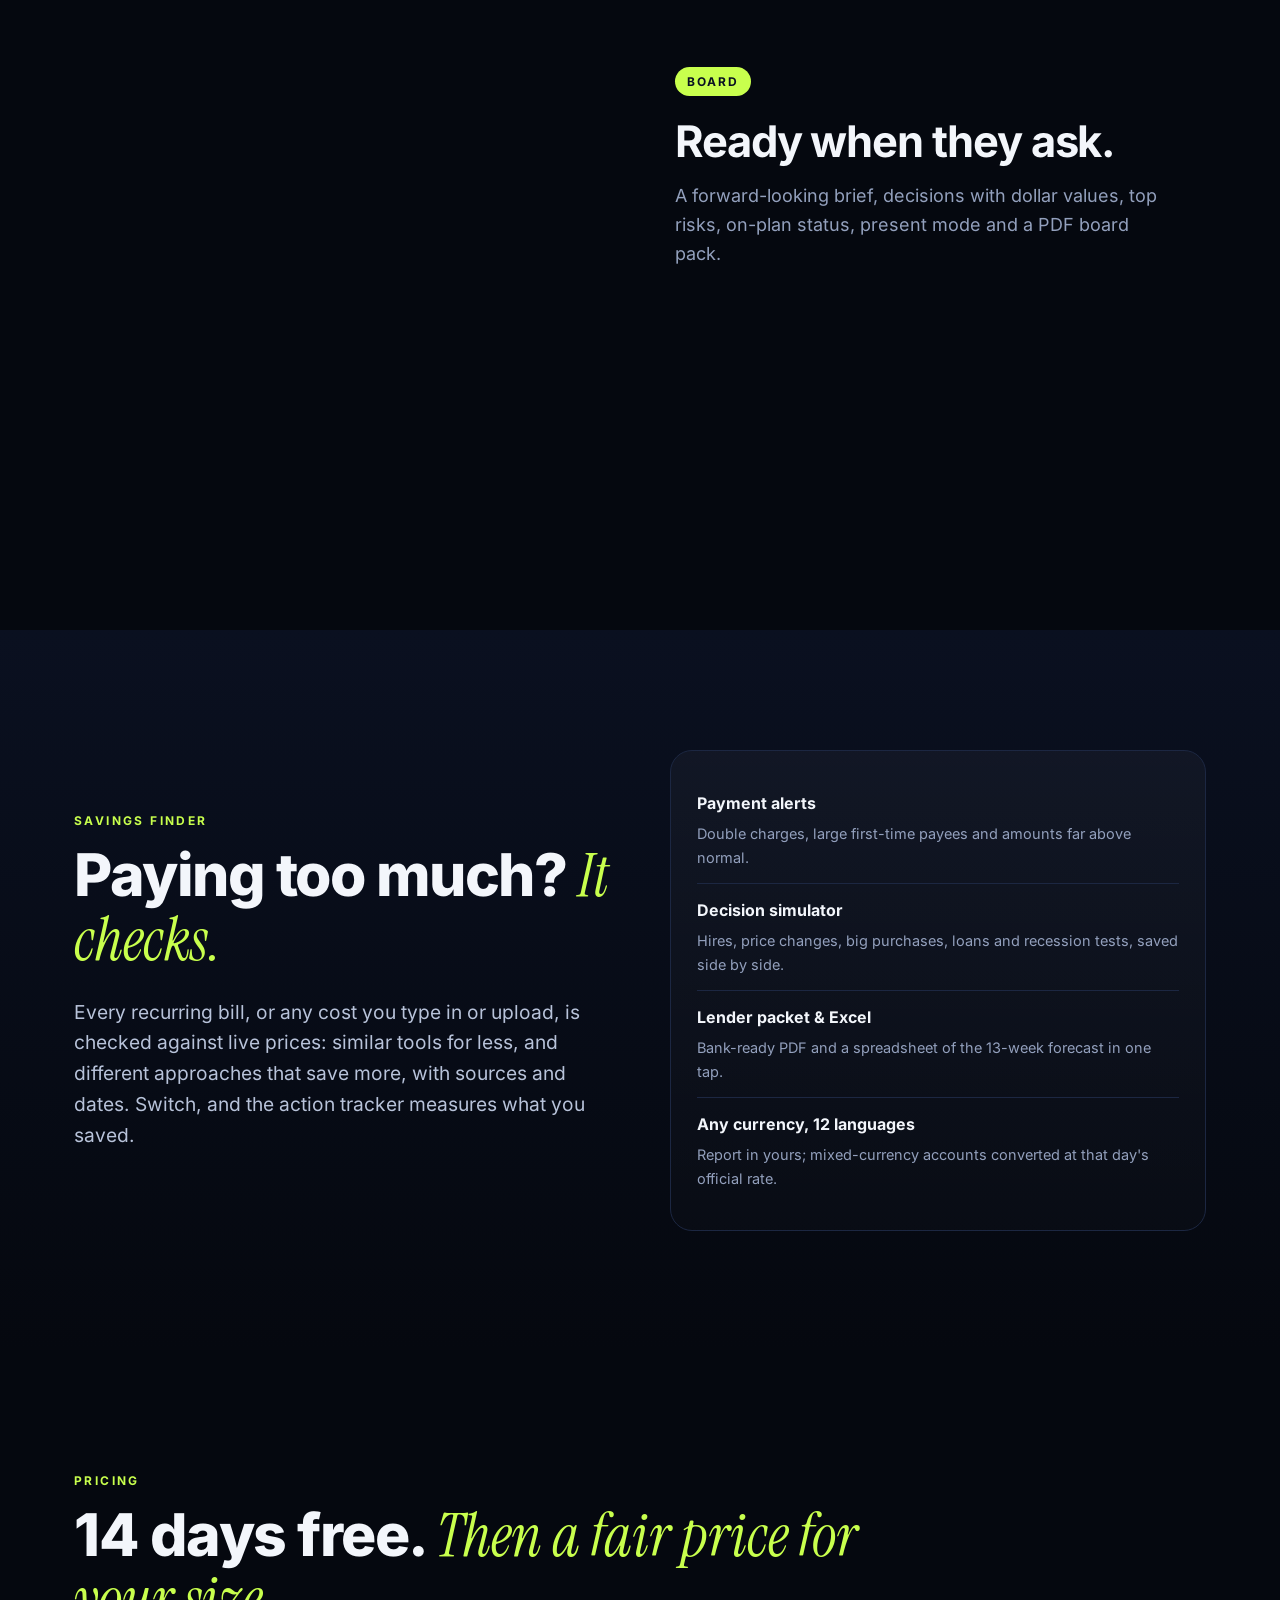
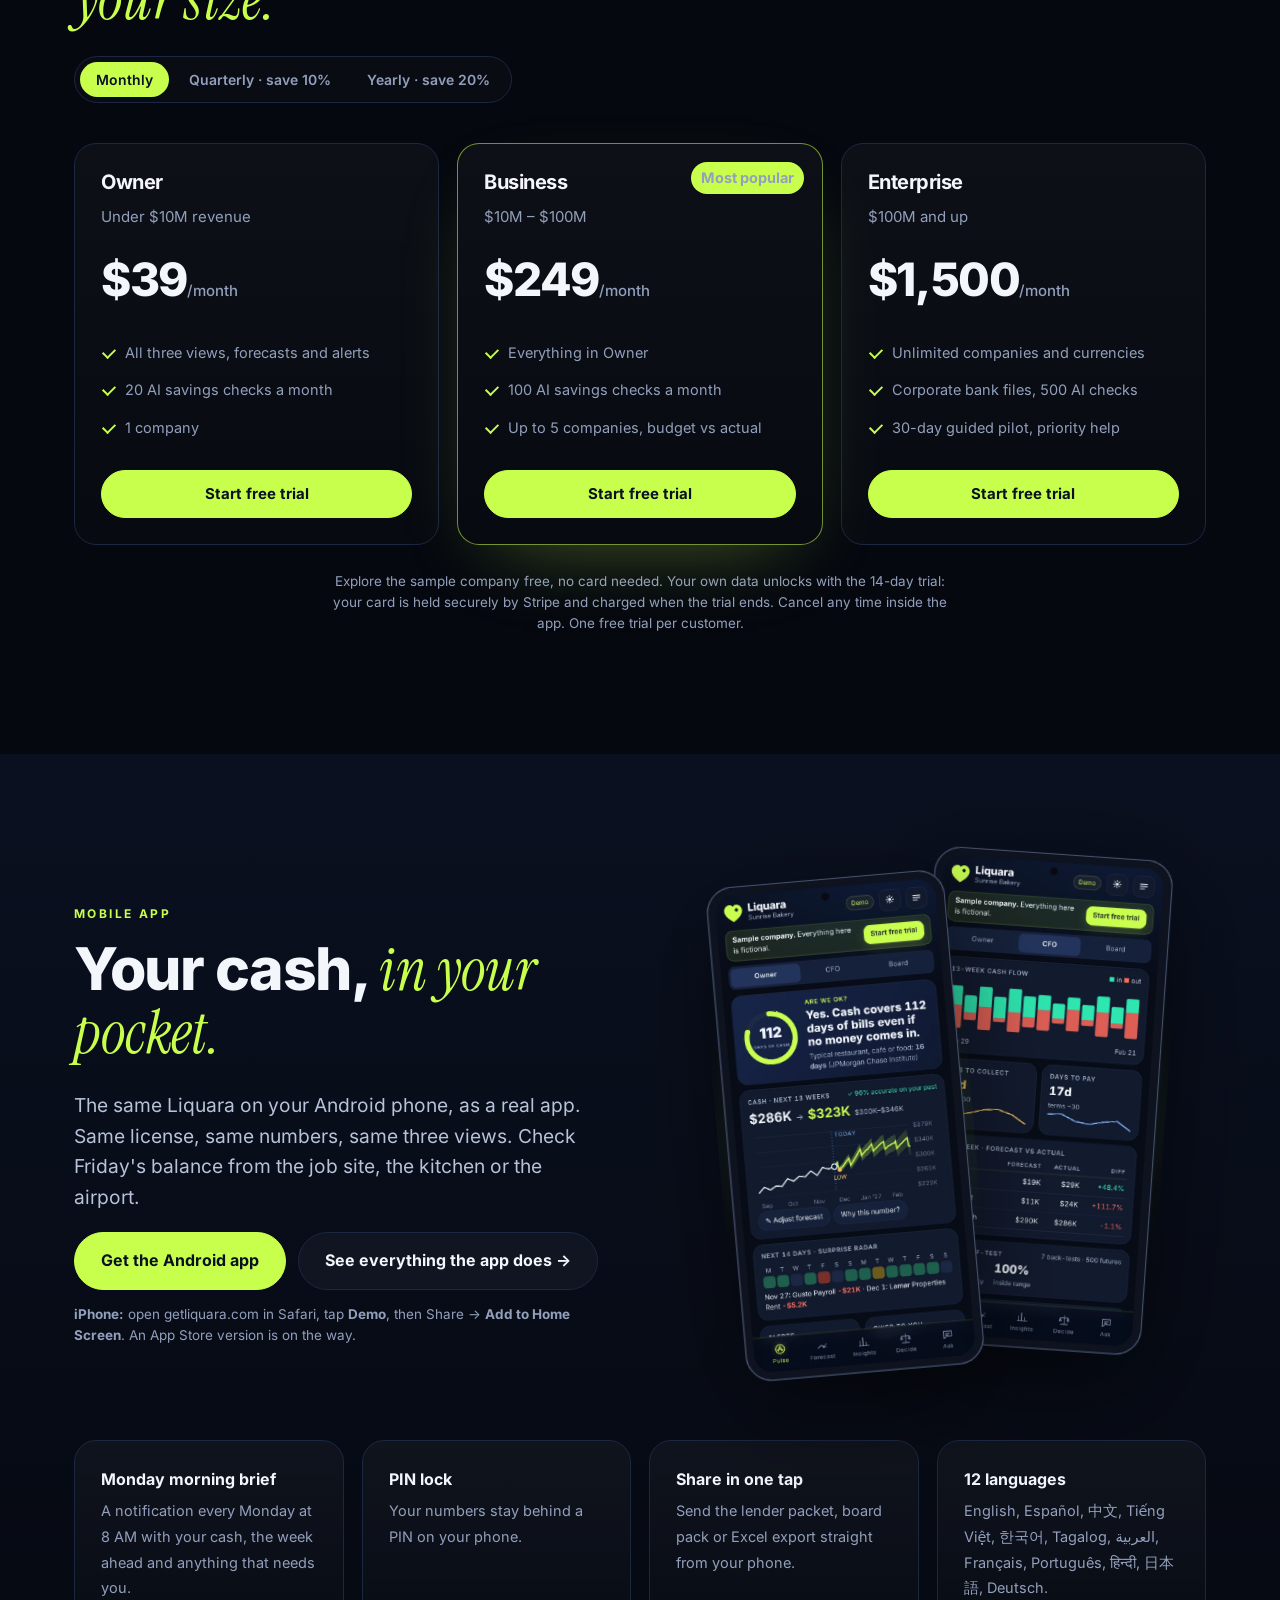
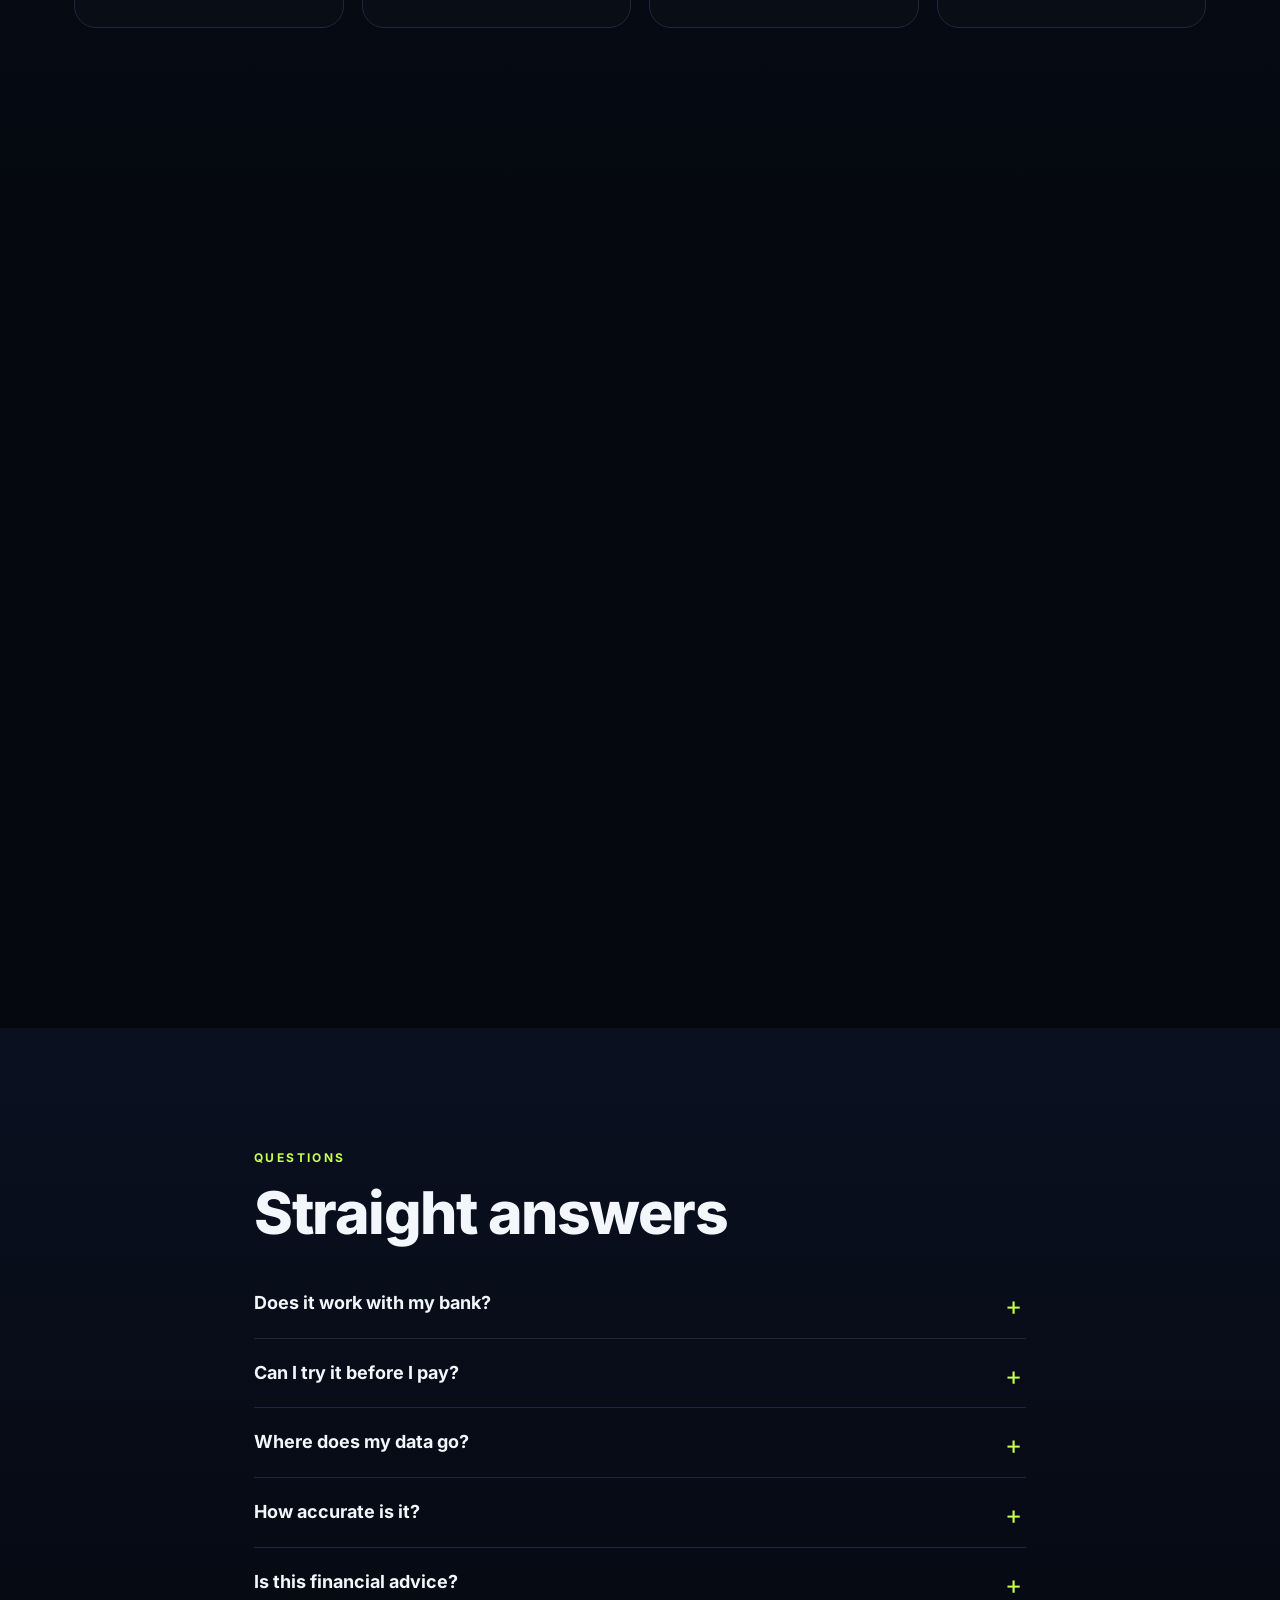
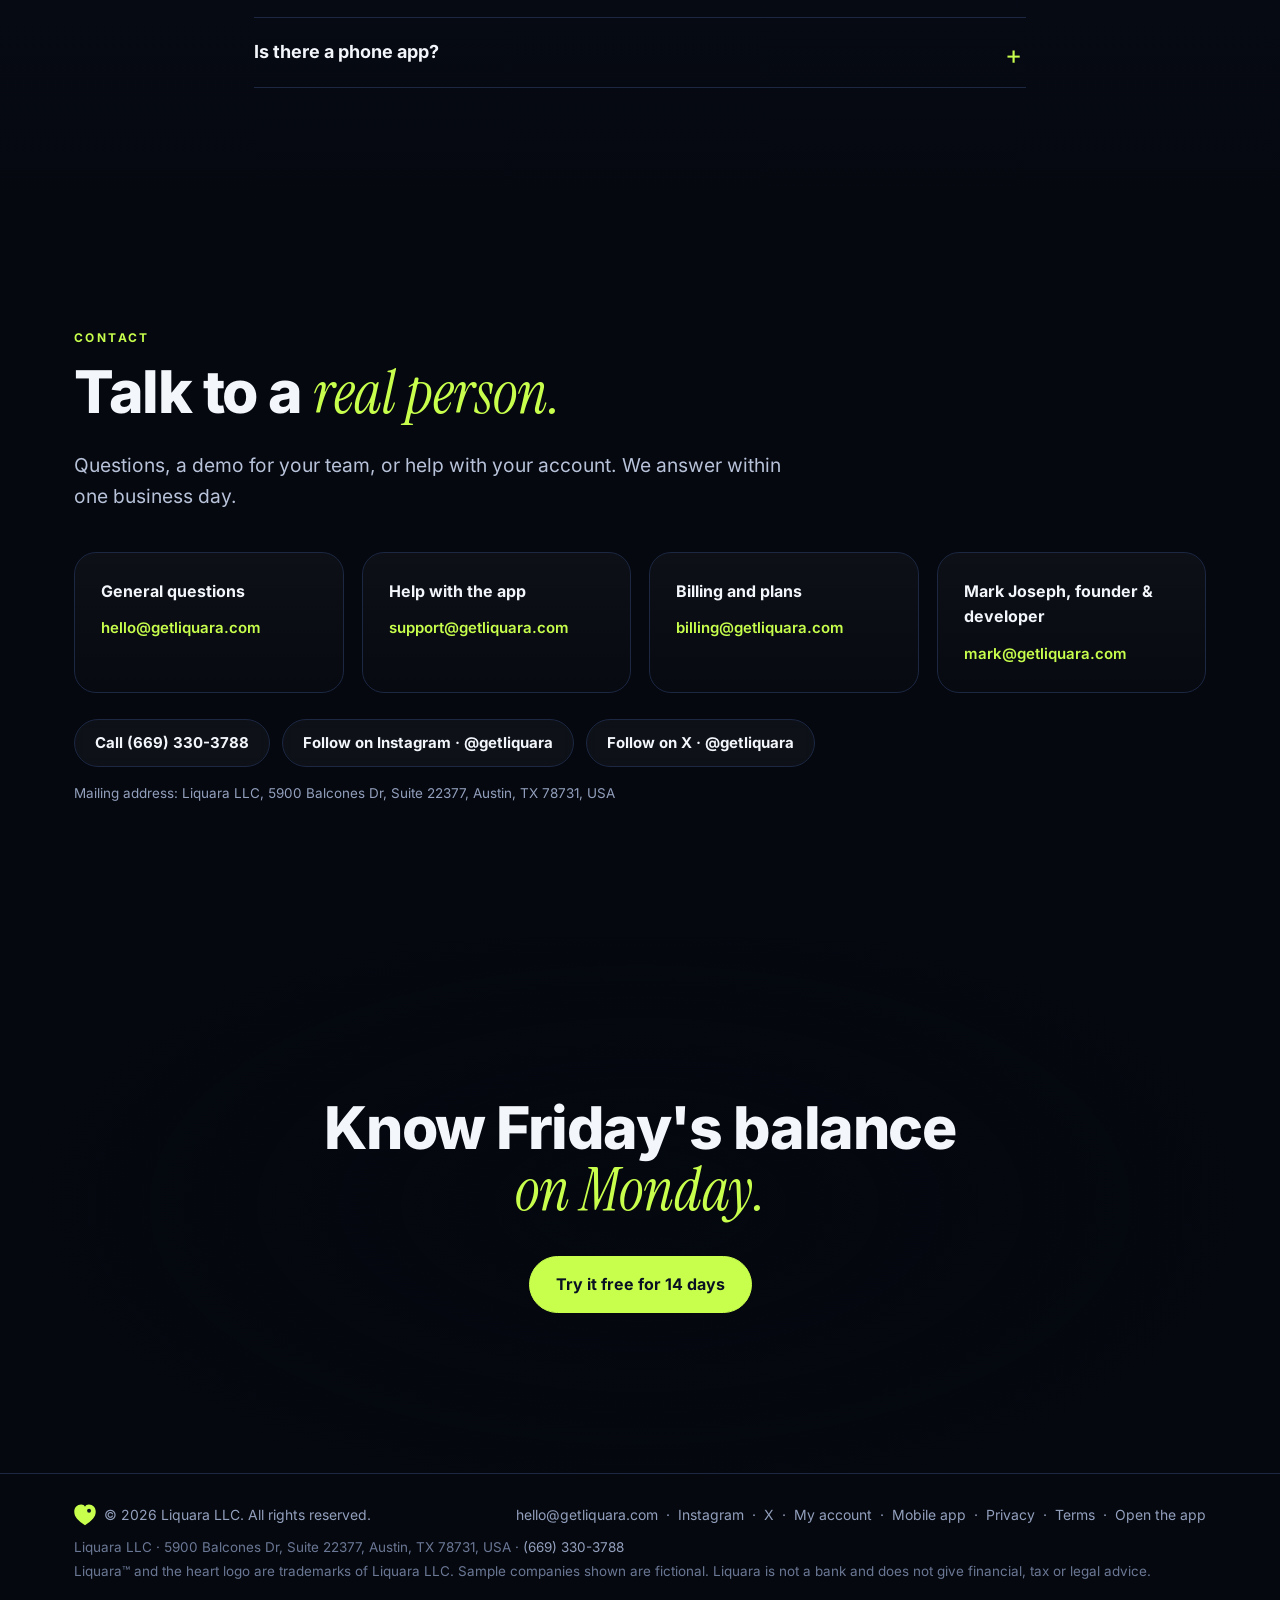
==== commit c36a058c: "Apply update from zip" ====
--- a/index.html
+++ b/index.html
@@ -2,6 +2,7 @@
 <html lang="en">
 <head>
 <meta charset="utf-8">
+<meta http-equiv="Content-Security-Policy" content="default-src 'none'; script-src 'self' https://static.cloudflareinsights.com; style-src 'self' 'unsafe-inline'; font-src 'self' data:; img-src 'self' data:; connect-src 'self' https:; manifest-src 'self'; base-uri 'none'; form-action 'none'">
 <meta name="viewport" content="width=device-width, initial-scale=1, viewport-fit=cover">
 <title>Liquara · Cash intelligence connected to the heart of your business</title>
 <meta name="description" content="Liquara reads any financial data, from any bank, forecasts cash with odds, tests itself on your own history, finds savings and answers the questions owners, CFOs and boards ask.">
@@ -11,15 +12,14 @@
 <meta property="og:title" content="Liquara · Cash intelligence">
 <meta property="og:description" content="Know where your cash is going, with odds. From corner shops to $1B groups.">
 <meta property="og:image" content="site-desktop.jpg">
-<script>document.documentElement.className+=" js";try{if(/\.html$/.test(location.pathname))history.replaceState(null,"",location.pathname.replace(/(index)?\.html$/,"")+location.search+location.hash);var n=performance.getEntriesByType("navigation")[0];if(sessionStorage.getItem("lq_inapp")==="1"&&n&&n.type==="reload"){sessionStorage.setItem("lq_reload","1");location.replace("app")}else sessionStorage.removeItem("lq_inapp")}catch(e){}</script>
-<link rel="preconnect" href="https://fonts.googleapis.com"><link rel="preconnect" href="https://fonts.gstatic.com" crossorigin>
-<link rel="stylesheet" href="https://fonts.googleapis.com/css2?family=Inter:wght@400;500;600;700;800&family=Instrument+Serif:ital@0;1&display=swap">
+<script src="pre.js"></script>
 <link rel="stylesheet" href="site.css">
 <script type="application/ld+json">{"@context":"https://schema.org","@type":"Organization","name":"Liquara","legalName":"Liquara LLC","url":"https://getliquara.com/","logo":"https://getliquara.com/icon-512.png","email":"hello@getliquara.com","telephone":"+1-669-330-3788","sameAs":["https://www.instagram.com/getliquara/","https://x.com/getliquara"],"founder":{"@type":"Person","name":"Mark Joseph","jobTitle":"Founder, CEO & Developer"},"address":{"@type":"PostalAddress","streetAddress":"5900 Balcones Dr, Suite 22377","addressLocality":"Austin","addressRegion":"TX","postalCode":"78731","addressCountry":"US"}}</script>
 <script src="analytics.js" defer></script>
 </head>
 <body class="home">
-<header class="nav"><div class="wrap row"><a class="brand" href="#top" aria-label="Liquara home"><img src="logo.svg" alt="" width="30" height="30"><span>Liquara<span aria-hidden="true" style="font-size:.5em;font-weight:700;margin-left:2px;position:relative;top:-.72em;opacity:.85">™</span></span></a><nav><a href="#how">How it works</a><a href="#views">Views</a><a href="#savings">Savings</a><a href="#pricing">Pricing</a><a href="#founder">About</a><a href="#contact">Contact</a><a href="account">My account</a></nav><div class="hbtns"><a class="btn pri appbtn" href="mobile"><svg viewBox="0 0 24 24" width="17" height="17" fill="currentColor" aria-hidden="true"><path d="M7 4h10a2 2 0 0 1 2 2v12a2 2 0 0 1-2 2H7a2 2 0 0 1-2-2V6a2 2 0 0 1 2-2zm3 14h4v-1h-4z"/></svg><span class="l">Mobile app</span><span class="s">App</span></a><a class="btn pri demobtn" href="app#demo">Demo</a></div></div></header>
+<a class="skip" href="#content">Skip to content</a>
+<header class="nav"><div class="wrap row"><a class="brand" href="#top" aria-label="Liquara home"><img src="logo.svg" alt="" width="30" height="30"><span>Liquara<span aria-hidden="true" style="font-size:.5em;font-weight:700;margin-left:2px;position:relative;top:-.72em;opacity:.85">™</span></span></a><nav><a href="#how">How it works</a><a href="#views">Views</a><a href="#savings">Savings</a><a href="#pricing">Pricing</a><a href="#founder">About</a><a href="#contact">Contact</a><a href="account">My account</a></nav><div class="hbtns"><a class="btn pri appbtn" href="mobile"><svg viewBox="0 0 24 24" width="17" height="17" fill="currentColor" aria-hidden="true"><path d="M7 4h10a2 2 0 0 1 2 2v12a2 2 0 0 1-2 2H7a2 2 0 0 1-2-2V6a2 2 0 0 1 2-2zm3 14h4v-1h-4z"/></svg><span class="l">Mobile app</span><span class="s">App</span></a><a class="btn pri demobtn" href="app#demo">Demo</a></div></div></header><span id="content" tabindex="-1"></span>
 <nav class="mnav"><a href="#how">How it works</a><a href="#views">Views</a><a href="#savings">Savings</a><a href="#pricing">Pricing</a><a href="#founder">About</a><a href="#faq">FAQ</a><a href="account">My account</a><a href="#contact">Contact</a></nav>
 
 <!-- 1. HERO -->
@@ -86,13 +86,13 @@
     <div class="card plan rec rv"><span class="badge">Most popular</span><h3>Business</h3><p class="tiny">$10M – $100M</p><div class="price" data-m="249">$249<span>/month</span></div><ul><li>Everything in Owner</li><li>100 AI savings checks a month</li><li>Up to 5 companies, budget vs actual</li></ul><a class="btn pri full" href="app#plans">Start free trial</a></div>
     <div class="card plan rv"><h3>Enterprise</h3><p class="tiny">$100M and up</p><div class="price" data-m="1500">$1,500<span>/month</span></div><ul><li>Unlimited companies and currencies</li><li>Corporate bank files, 500 AI checks</li><li>30-day guided pilot, priority help</li></ul><a class="btn pri full" href="app#plans">Start free trial</a></div>
   </div>
-  <p class="tiny center">Explore the sample company free, no card needed. Your own data unlocks with the 14-day trial: your card is held securely by Stripe and charged when the trial ends. Cancel any time inside the app.</p>
+  <p class="tiny center">Explore the sample company free, no card needed. Your own data unlocks with the 14-day trial: your card is held securely by Stripe and charged when the trial ends. Cancel any time inside the app. One free trial per customer.</p>
 </div></section>
 
 <!-- 8. MOBILE -->
 <section id="mobile" class="alt"><div class="wrap grid2">
   <div><div class="eyebrow rv">Mobile app</div><h2 class="rv">Your cash, <em>in your pocket.</em></h2><p class="lead rv">The same Liquara on your Android phone, as a real app. Same license, same numbers, same three views. Check Friday's balance from the job site, the kitchen or the airport.</p>
-  <div class="row cta rv"><a class="btn pri big" href="/liquara.apk">Download for Android</a><a class="btn ghost big" href="mobile">See everything the app does →</a></div>
+  <div class="row cta rv"><a class="btn pri big" href="mobile#get">Get the Android app</a><a class="btn ghost big" href="mobile">See everything the app does →</a></div>
   <p class="tiny rv" style="margin-top:14px"><b>iPhone:</b> open getliquara.com in Safari, tap <b>Demo</b>, then Share → <b>Add to Home Screen</b>. An App Store version is on the way.</p></div>
   <div class="rv phones2"><img src="ph-owner.webp" alt="Liquara app: Owner view" loading="lazy"><img src="ph-cfo.webp" alt="Liquara app: CFO view" loading="lazy"></div>
 </div>
@@ -102,7 +102,7 @@
   <div class="card rv"><b>Share in one tap</b><span>Send the lender packet, board pack or Excel export straight from your phone.</span></div>
   <div class="card rv"><b>12 languages</b><span>English, Español, 中文, Tiếng Việt, 한국어, Tagalog, العربية, Français, Português, हिन्दी, 日本語, Deutsch.</span></div>
 </div>
-<details class="install rv"><summary>How to install on Android</summary><ol><li>Tap <b>Download for Android</b>.</li><li>Open the downloaded <b>liquara.apk</b>.</li><li>If asked, allow installs from your browser, then tap <b>Install</b>.</li><li>Open Liquara and start your 14-day free trial or sign in with your plan.</li></ol><p>Free to download. Download again any time to get the newest version.</p></details></div>
+<details class="install rv"><summary>How to install on Android</summary><ol><li>Tap <b>Get the Android app</b>, enter your license key and tap <b>Download for Android</b>.</li><li>Open the downloaded <b>liquara.apk</b>.</li><li>If asked, allow installs from your browser, then tap <b>Install</b>.</li><li>Open Liquara, tap <b>Have a license key?</b> and paste your key.</li></ol><p>Included in every plan. Your license key is in your welcome email and in My account. Download again any time to get the newest version.</p></details></div>
 </section>
 
 <!-- 9. FOUNDER -->
@@ -149,5 +149,6 @@
 
 <footer><div class="wrap row"><span><img src="logo.svg" alt="" width="22" height="22"> © 2026 Liquara LLC. All rights reserved.</span><span><a href="mailto:hello@getliquara.com">hello@getliquara.com</a> · <a href="https://www.instagram.com/getliquara/" target="_blank" rel="noopener me">Instagram</a> · <a href="https://x.com/getliquara" target="_blank" rel="noopener me">X</a> · <a href="account">My account</a> · <a href="mobile">Mobile app</a> · <a href="privacy">Privacy</a> · <a href="terms">Terms</a> · <a href="app">Open the app</a></span></div><p class="tiny wrap">Liquara LLC · 5900 Balcones Dr, Suite 22377, Austin, TX 78731, USA · <a href="tel:+16693303788" style="white-space:nowrap">(669) 330-3788</a></p><p class="tiny wrap" style="margin-top:4px">Liquara™ and the heart logo are trademarks of Liquara LLC. Sample companies shown are fictional. Liquara is not a bank and does not give financial, tax or legal advice.</p></footer>
 <script src="site.js"></script>
+<link rel="stylesheet" href="fonts.css">
 </body>
 </html>
--- a/site.css
+++ b/site.css
@@ -263,3 +263,19 @@
 /* legal + 404 pages */
 .doc{padding-top:60px;padding-bottom:80px}.doc h1{font-size:clamp(36px,6vw,56px);margin:8px 0 6px}.doc h2{font-size:22px;margin:30px 0 8px;font-family:var(--sans);font-weight:700}.doc p{color:#c3cbe0;line-height:1.7}
 .nf{padding-top:90px;padding-bottom:120px;text-align:left}.nf h1{font-size:clamp(40px,7vw,72px);margin:10px 0}
+
+/* keyed download of the Android app */
+.getapp{margin-top:22px;max-width:620px}
+.getapp label{display:block;margin:0 0 8px;color:var(--ink)}
+.dlrow{flex-wrap:wrap;align-items:stretch}
+.dlin{flex:1 1 230px;min-width:0;background:#070b16;border:1px solid var(--line);border-radius:999px;padding:14px 20px;color:var(--ink);font:inherit;font-size:17px;font-weight:700;letter-spacing:.06em;text-transform:uppercase}
+.dlin::placeholder{color:var(--dim);font-weight:600}
+.dlin:focus{outline:none;border-color:var(--lime)}
+#dlmsg.dlbad{color:#ffb3a7}#dlmsg.dlok{color:var(--green)}
+.amsg.ok{color:var(--green)}
+.anote{background:rgba(127,180,255,.08);border:1px solid rgba(127,180,255,.28);border-radius:12px;padding:10px 14px;font-size:13.5px;color:var(--mute);margin:0 auto 18px;max-width:860px}
+
+/* keyboard and screen-reader users can jump past the menu */
+.skip{position:absolute;left:-9999px;top:8px;z-index:1000;background:var(--lime);color:#081022;font-weight:700;padding:10px 18px;border-radius:999px;text-decoration:none}
+.skip:focus{left:8px}
+#content{display:block;height:0;outline:0}
--- a/fonts.css
+++ b/fonts.css
@@ -0,0 +1,10 @@
+/* Liquara's two typefaces, served from this site so that no visitor's browser has to contact a font service.
+   Inter: Copyright 2016 The Inter Project Authors. Instrument Serif: Copyright 2022 The Instrument Serif Project Authors.
+   Both are licensed under the SIL Open Font License, Version 1.1: https://openfontlicense.org */
+@font-face{font-family:"Inter";font-style:normal;font-weight:400;font-display:swap;src:url([data-uri]) format("woff");unicode-range:U+0020-007E,U+00A0-00FF,U+0131,U+0152-0153,U+02BB-02BC,U+02C6,U+02DA,U+02DC,U+2000-206F,U+20A0-20BF,U+2122,U+2190-2199,U+2212,U+2215,U+221E,U+2248,U+2260,U+2264-2265,U+25B2,U+25BC,U+25CF,U+2713,U+2715,U+2717,U+FEFF,U+FFFD}
+@font-face{font-family:"Inter";font-style:normal;font-weight:500;font-display:swap;src:url([data-uri]) format("woff");unicode-range:U+0020-007E,U+00A0-00FF,U+0131,U+0152-0153,U+02BB-02BC,U+02C6,U+02DA,U+02DC,U+2000-206F,U+20A0-20BF,U+2122,U+2190-2199,U+2212,U+2215,U+221E,U+2248,U+2260,U+2264-2265,U+25B2,U+25BC,U+25CF,U+2713,U+2715,U+2717,U+FEFF,U+FFFD}
+@font-face{font-family:"Inter";font-style:normal;font-weight:600;font-display:swap;src:url([data-uri]) format("woff");unicode-range:U+0020-007E,U+00A0-00FF,U+0131,U+0152-0153,U+02BB-02BC,U+02C6,U+02DA,U+02DC,U+2000-206F,U+20A0-20BF,U+2122,U+2190-2199,U+2212,U+2215,U+221E,U+2248,U+2260,U+2264-2265,U+25B2,U+25BC,U+25CF,U+2713,U+2715,U+2717,U+FEFF,U+FFFD}
+@font-face{font-family:"Inter";font-style:normal;font-weight:700;font-display:swap;src:url([data-uri]) format("woff");unicode-range:U+0020-007E,U+00A0-00FF,U+0131,U+0152-0153,U+02BB-02BC,U+02C6,U+02DA,U+02DC,U+2000-206F,U+20A0-20BF,U+2122,U+2190-2199,U+2212,U+2215,U+221E,U+2248,U+2260,U+2264-2265,U+25B2,U+25BC,U+25CF,U+2713,U+2715,U+2717,U+FEFF,U+FFFD}
+@font-face{font-family:"Inter";font-style:normal;font-weight:800;font-display:swap;src:url([data-uri]) format("woff");unicode-range:U+0020-007E,U+00A0-00FF,U+0131,U+0152-0153,U+02BB-02BC,U+02C6,U+02DA,U+02DC,U+2000-206F,U+20A0-20BF,U+2122,U+2190-2199,U+2212,U+2215,U+221E,U+2248,U+2260,U+2264-2265,U+25B2,U+25BC,U+25CF,U+2713,U+2715,U+2717,U+FEFF,U+FFFD}
+@font-face{font-family:"Instrument Serif";font-style:normal;font-weight:400;font-display:swap;src:url([data-uri]) format("woff");unicode-range:U+0020-007E,U+00A0-00FF,U+0131,U+0152-0153,U+02BB-02BC,U+02C6,U+02DA,U+02DC,U+2000-206F,U+20A0-20BF,U+2122,U+2190-2199,U+2212,U+2215,U+221E,U+2248,U+2260,U+2264-2265,U+25B2,U+25BC,U+25CF,U+2713,U+2715,U+2717,U+FEFF,U+FFFD}
+@font-face{font-family:"Instrument Serif";font-style:italic;font-weight:400;font-display:swap;src:url([data-uri]) format("woff");unicode-range:U+0020-007E,U+00A0-00FF,U+0131,U+0152-0153,U+02BB-02BC,U+02C6,U+02DA,U+02DC,U+2000-206F,U+20A0-20BF,U+2122,U+2190-2199,U+2212,U+2215,U+221E,U+2248,U+2260,U+2264-2265,U+25B2,U+25BC,U+25CF,U+2713,U+2715,U+2717,U+FEFF,U+FFFD}
